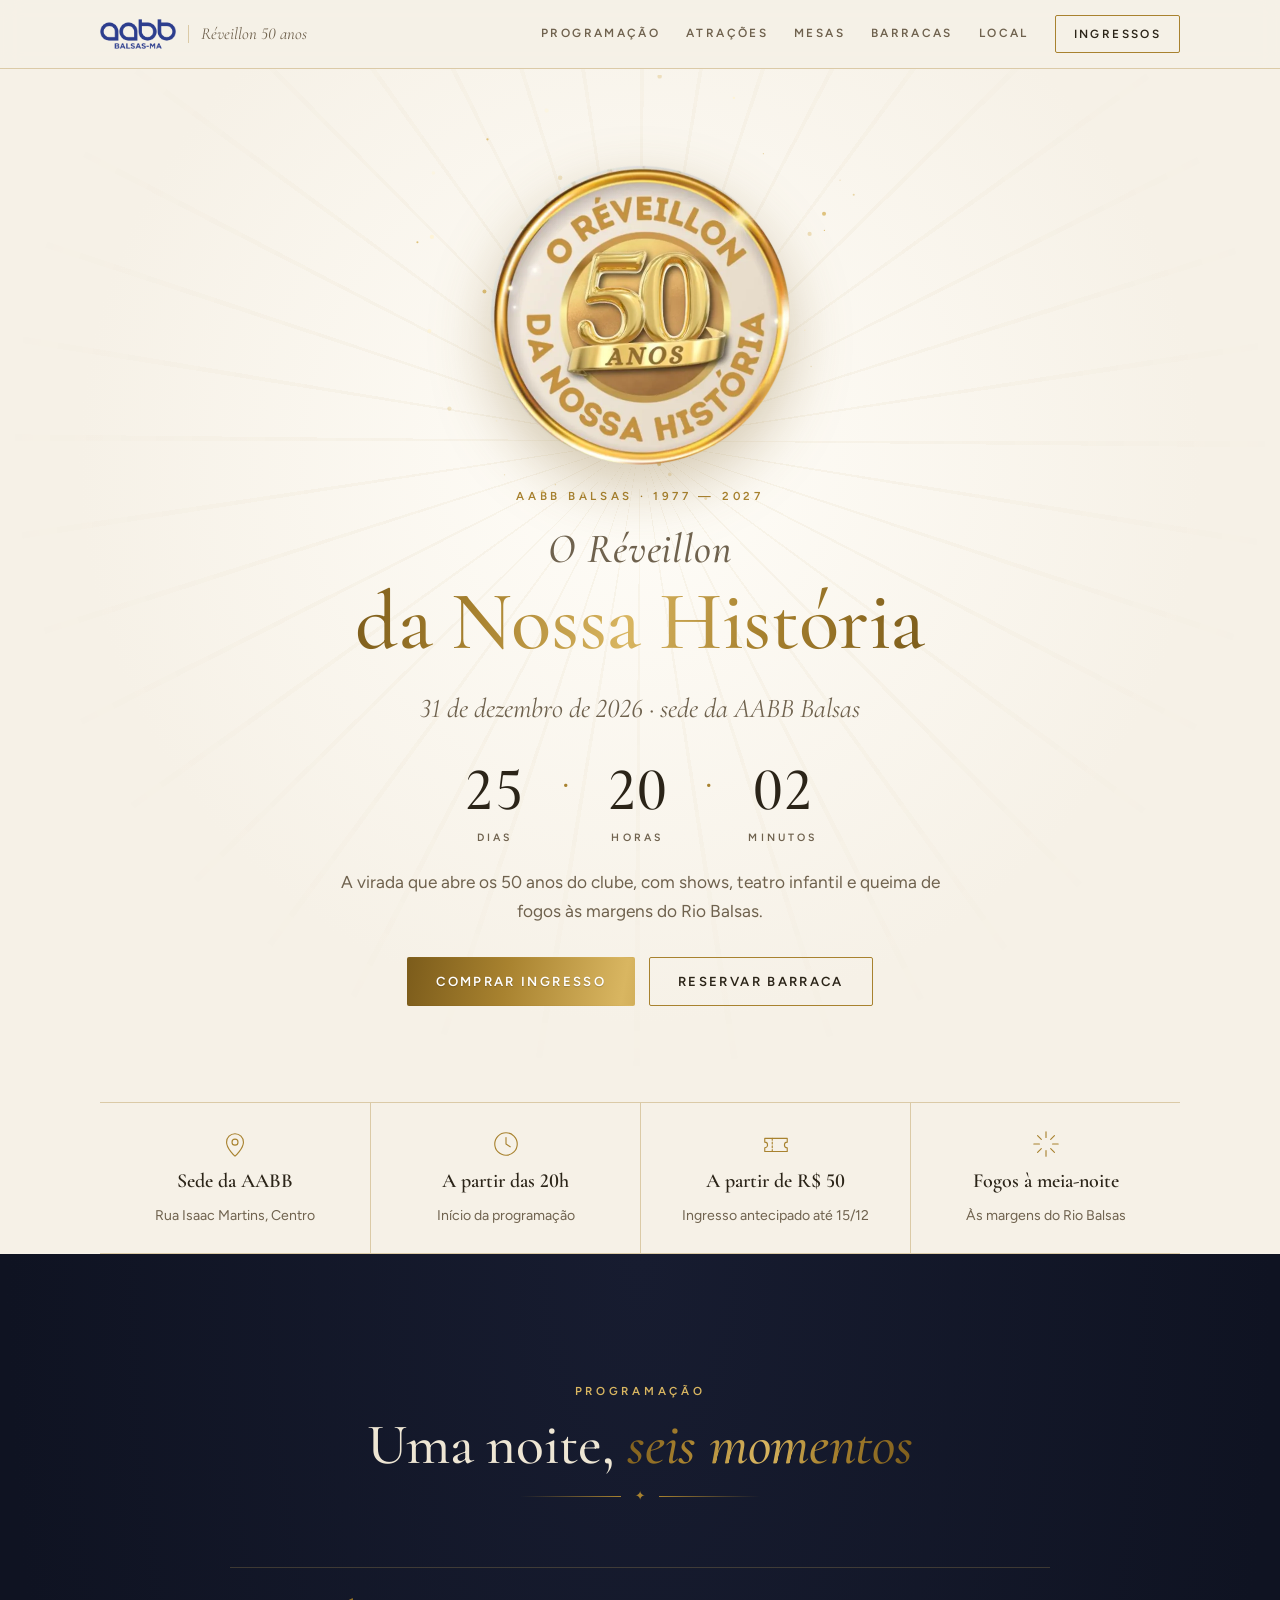
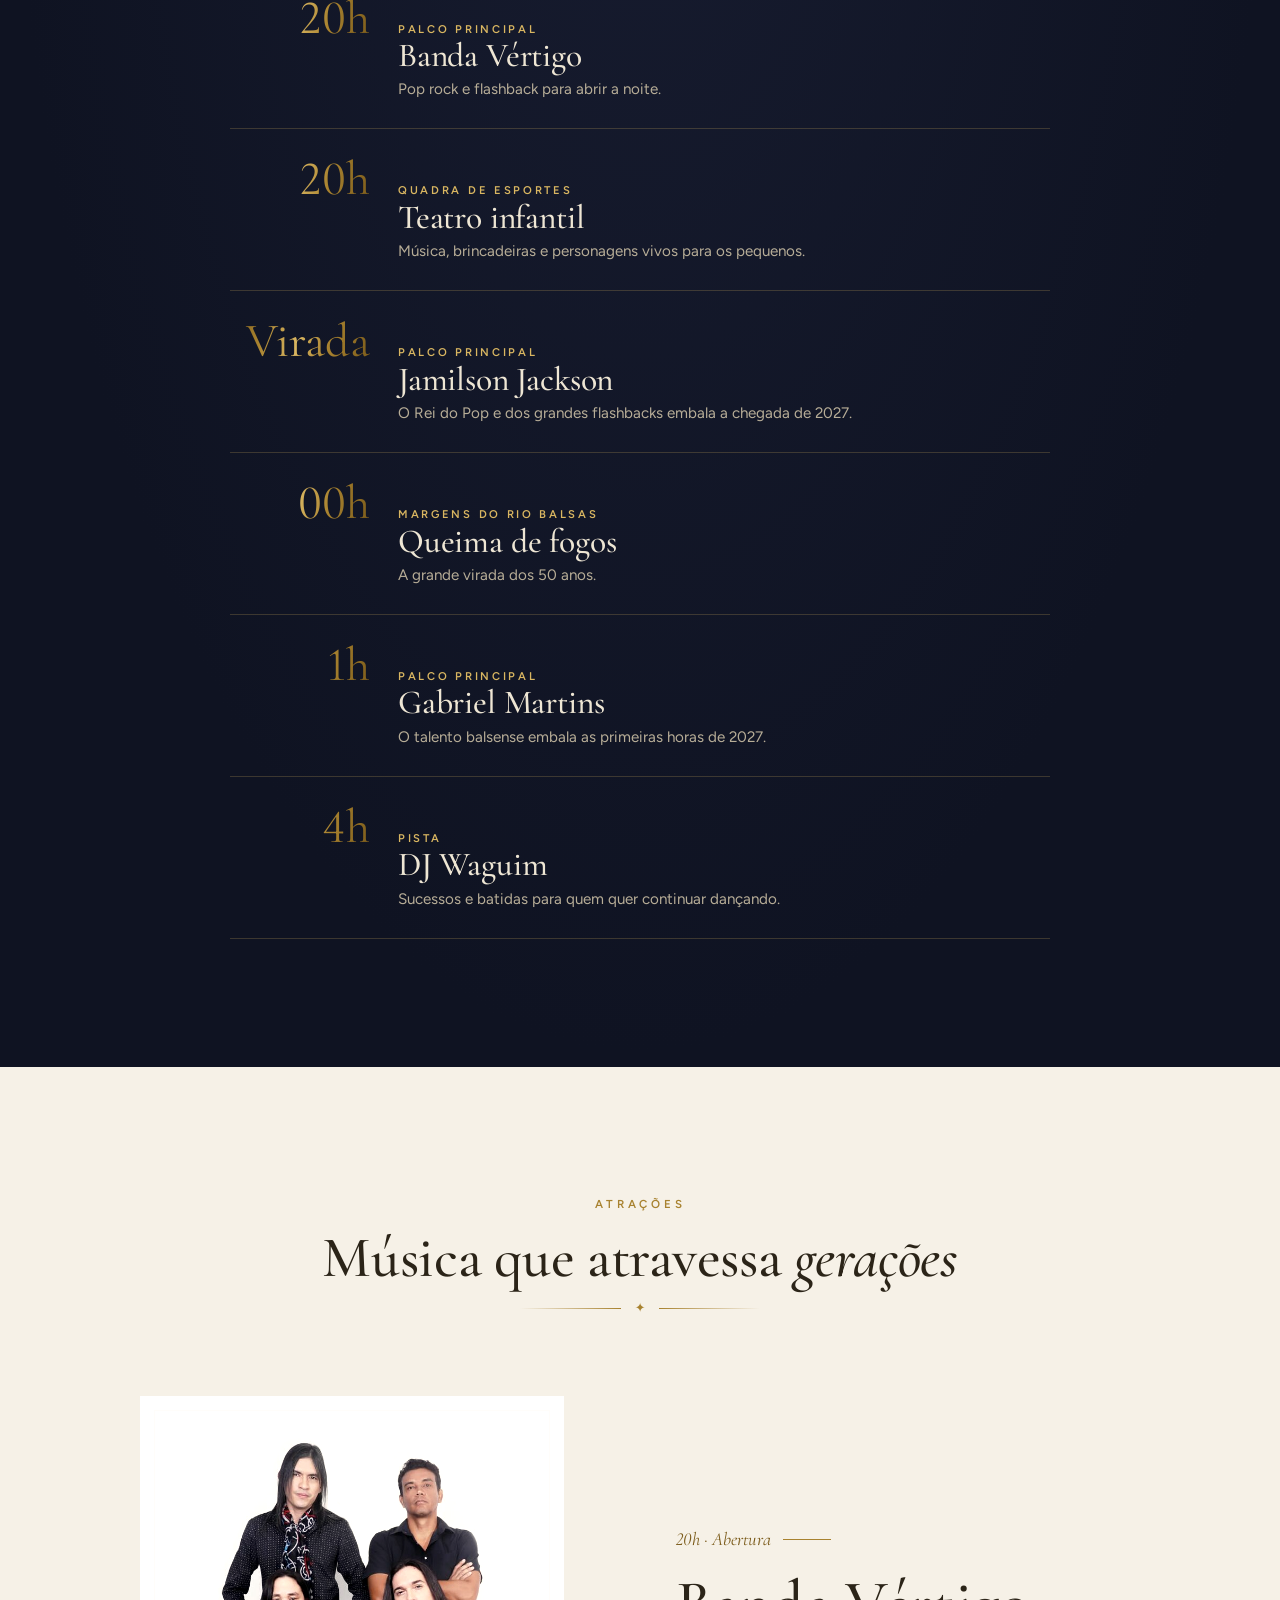
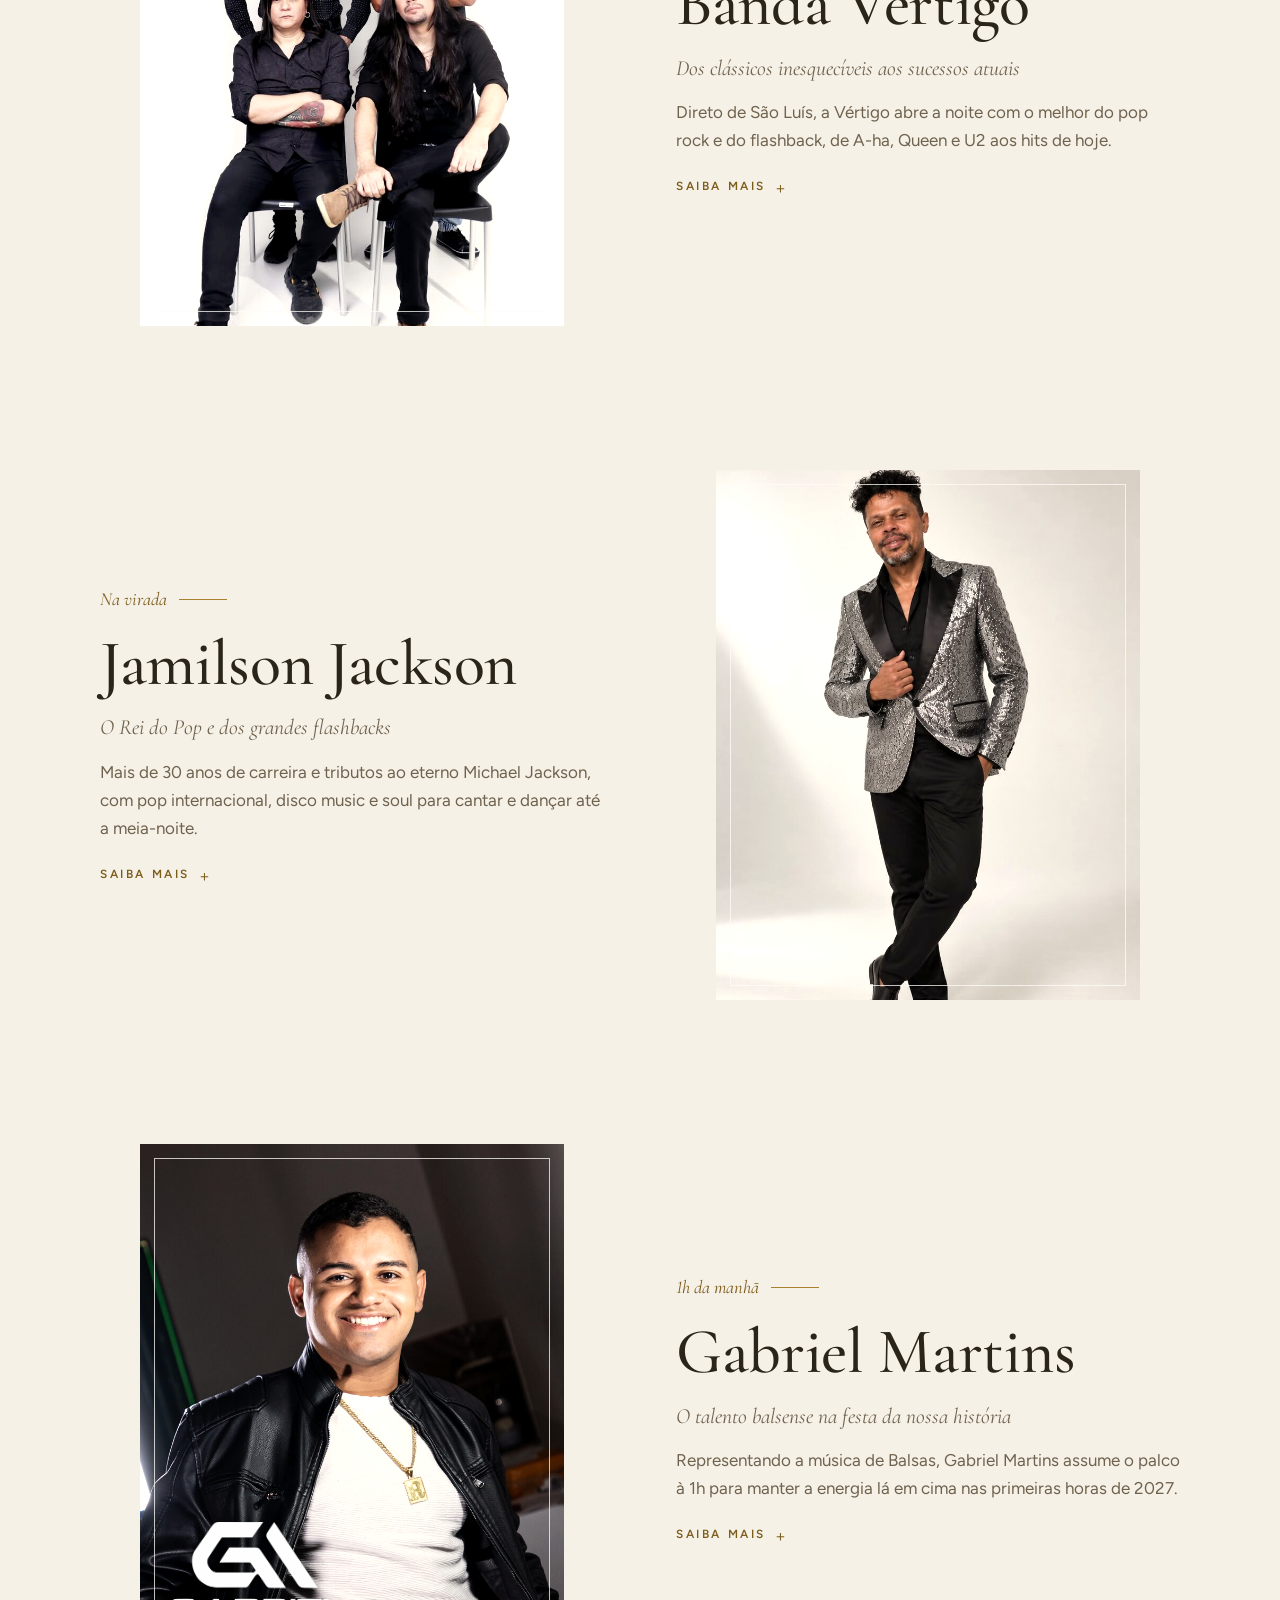
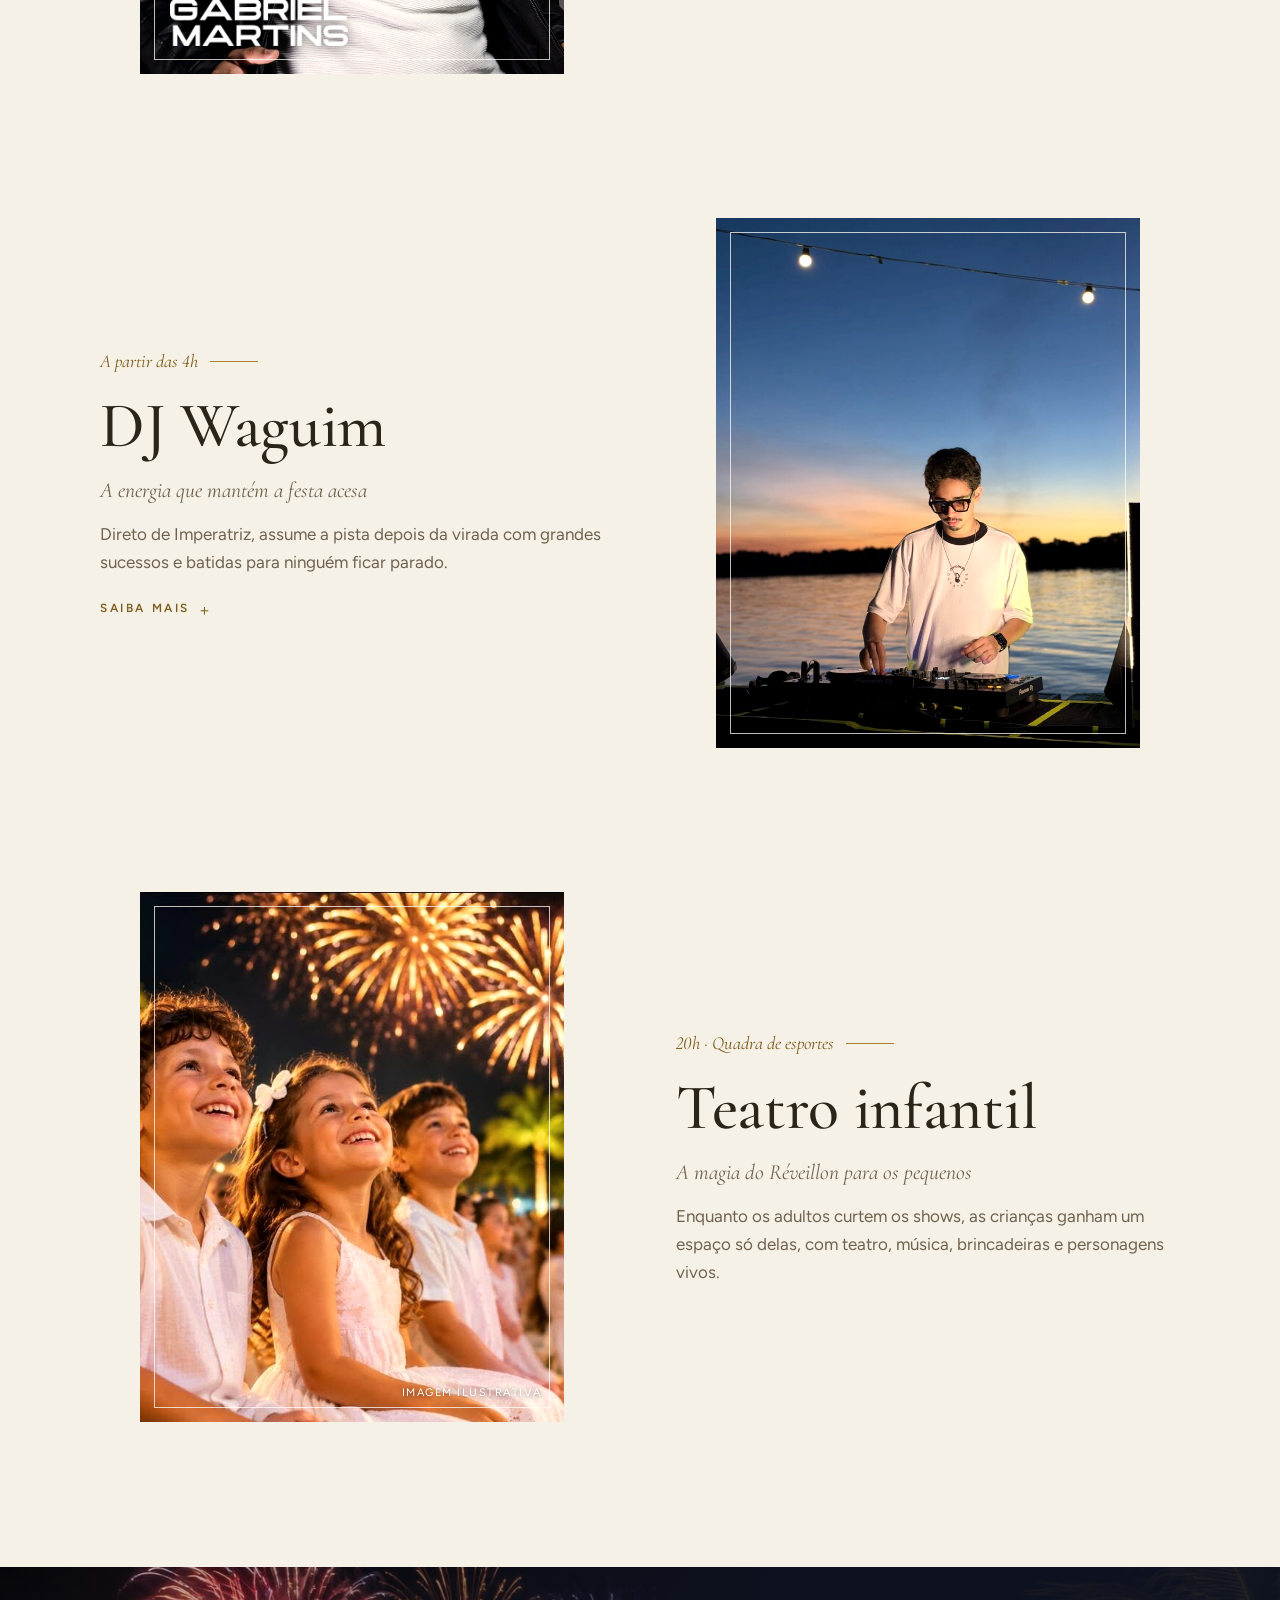
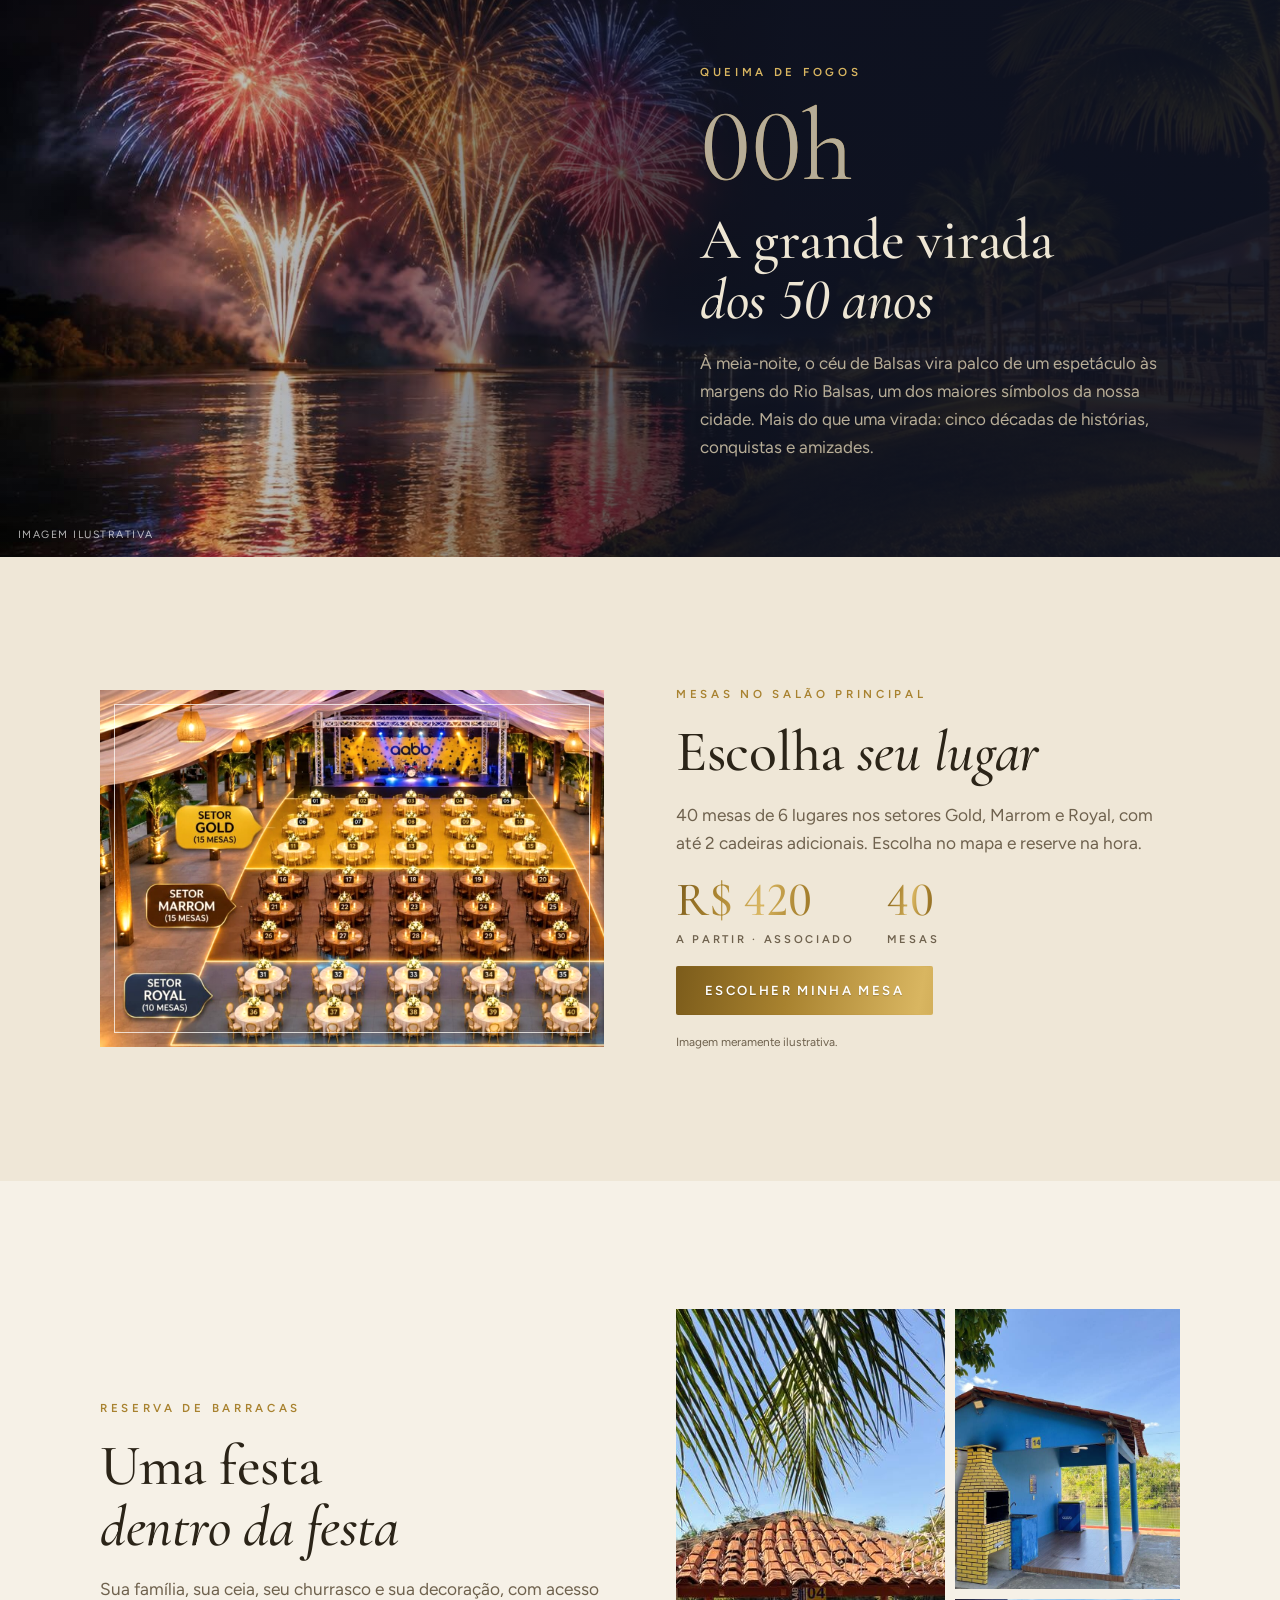
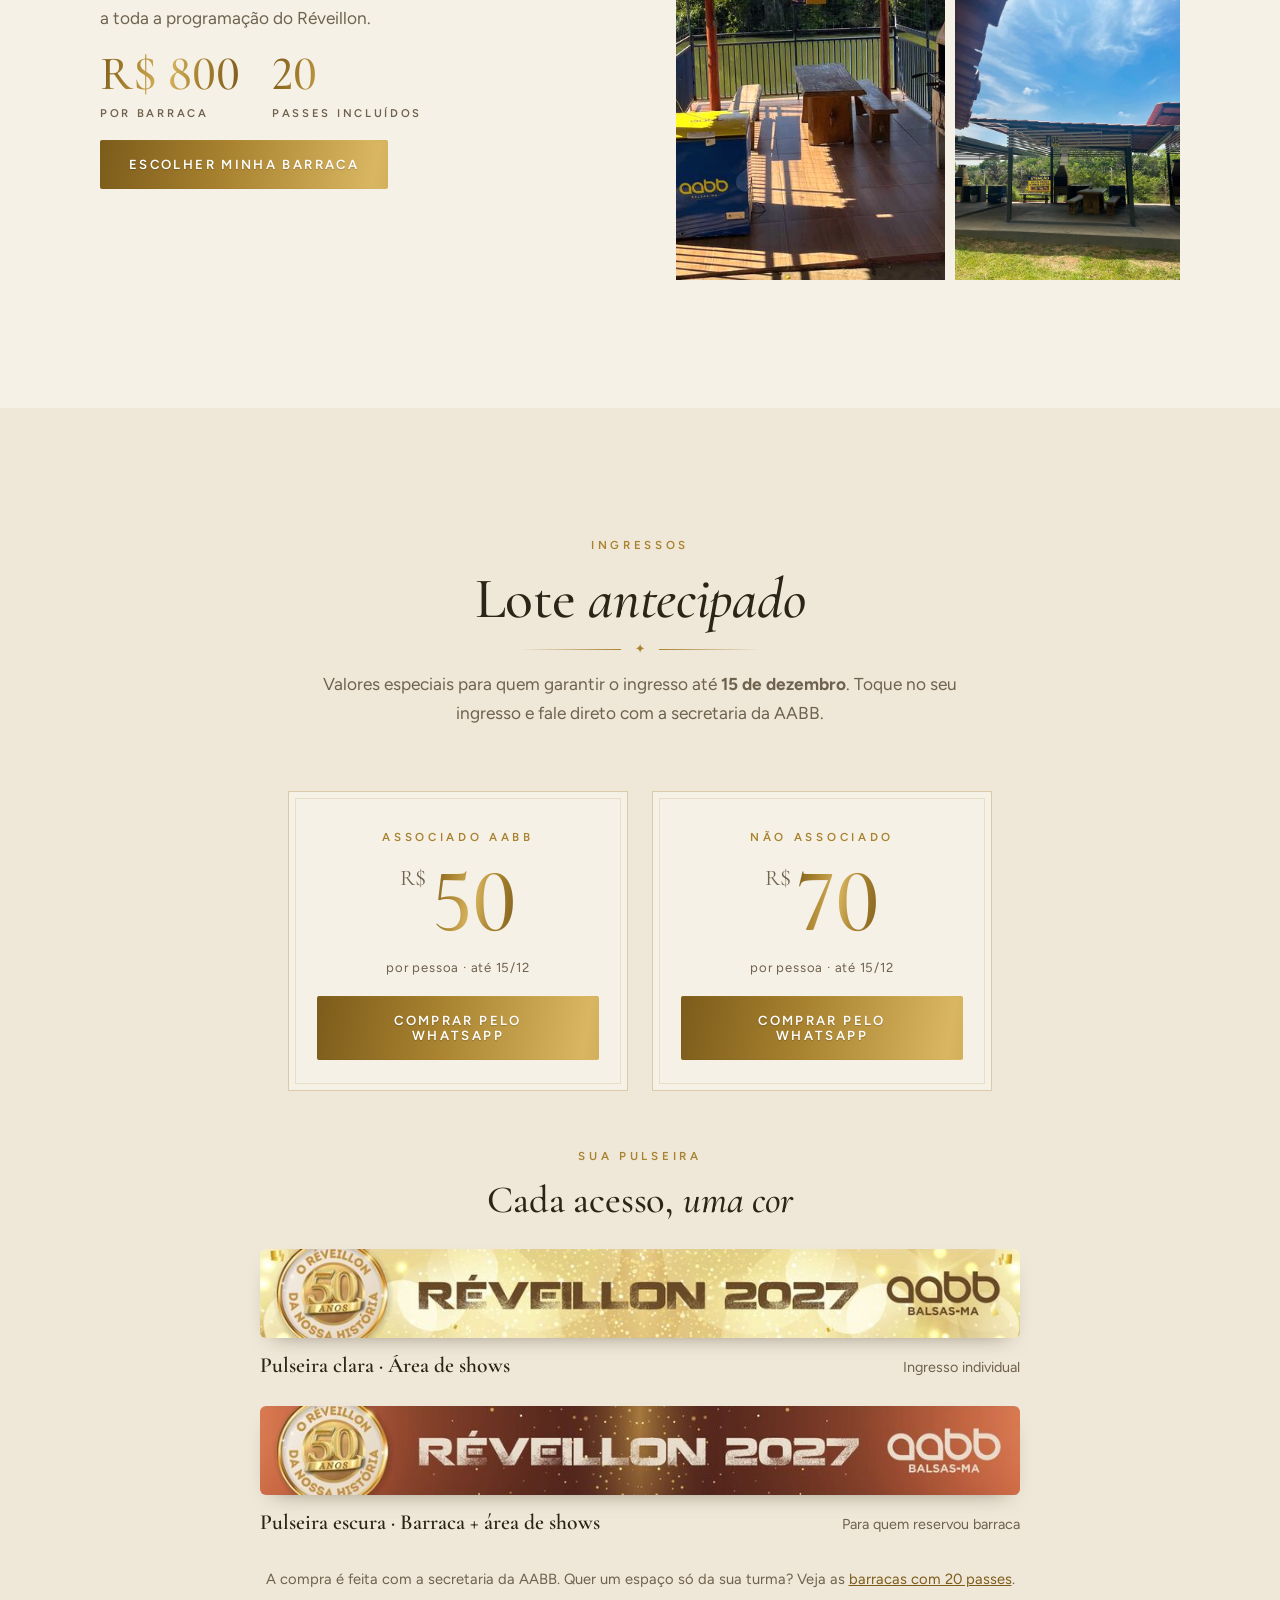
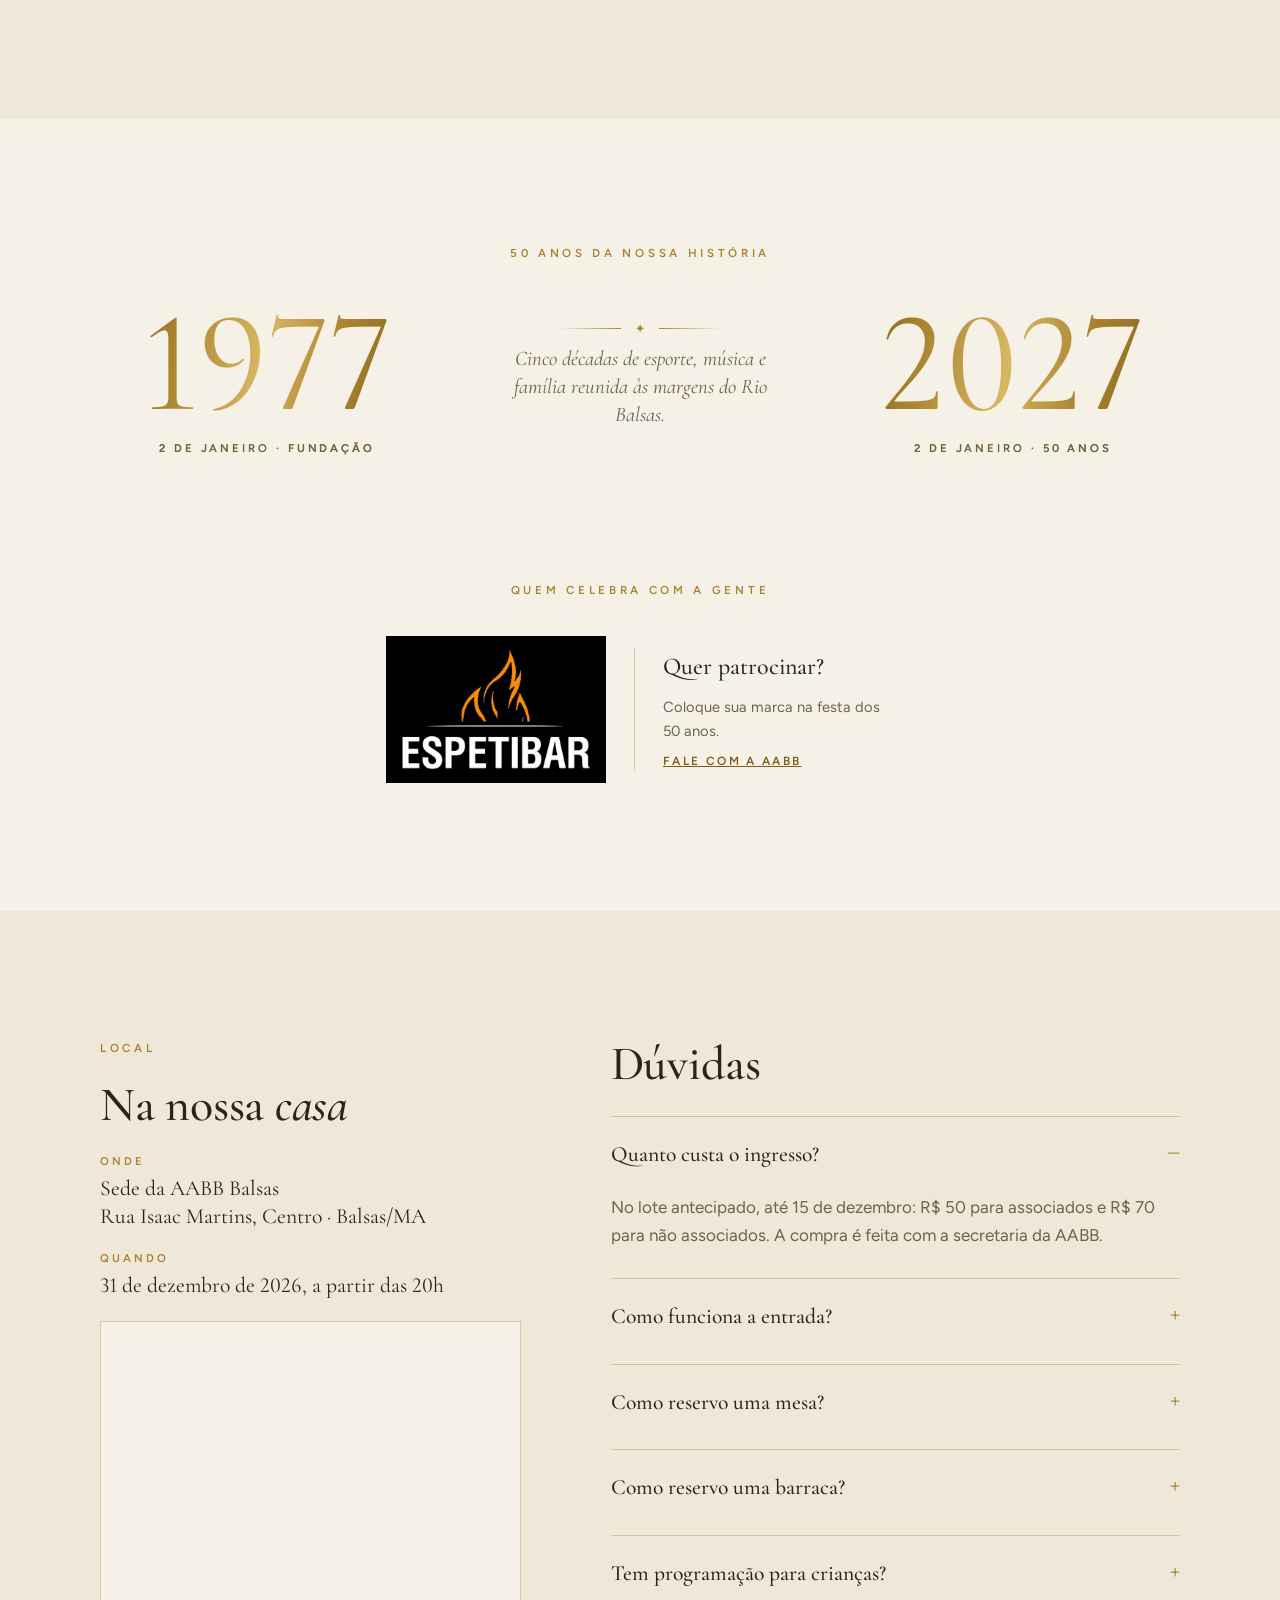
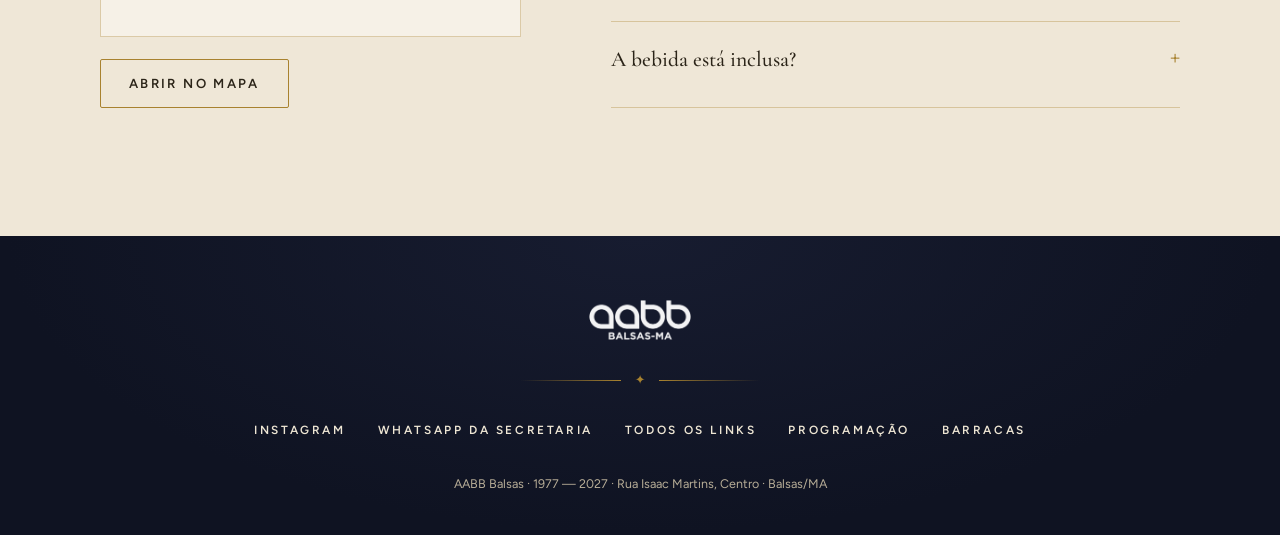
==== public/index.html @ 03d54fe7 "Atração confirmada: Gabriel Martins à 1h (foto tratada + logo) Co-Authored-By: Claude Opus 5.5 <nore" ====
<!DOCTYPE html>
<html lang="pt-BR">
<head>
<meta charset="utf-8">
<meta name="viewport" content="width=device-width, initial-scale=1">
<title>Réveillon AABB 50 Anos</title>
<meta name="description" content="O Réveillon da Nossa História: a virada de 2026 para 2027 na sede da AABB Balsas, celebrando os 50 anos do clube. Shows, teatro infantil, queima de fogos e barracas.">
<meta property="og:type" content="website">
<meta property="og:url" content="https://reveillon.aabbbalsas.workers.dev/">
<meta property="og:title" content="O Réveillon da Nossa História · AABB Balsas 50 anos">
<meta property="og:description" content="31.12.2026 na sede da AABB Balsas. Banda Vértigo, Jamilson Jackson, Gabriel Martins, DJ Waguim, teatro infantil e queima de fogos às margens do Rio Balsas.">
<meta property="og:image" content="https://reveillon.aabbbalsas.workers.dev/assets/arte-reveillon.jpg">
<meta property="og:image:width" content="900">
<meta property="og:image:height" content="1600">
<meta name="twitter:card" content="summary_large_image">
<link rel="icon" type="image/png" href="assets/favicon.png">
<meta name="theme-color" content="#F6F1E7">
<link rel="preconnect" href="https://fonts.googleapis.com">
<link rel="preconnect" href="https://fonts.gstatic.com" crossorigin>
<link rel="stylesheet" href="https://fonts.googleapis.com/css2?family=Cormorant+Garamond:ital,wght@0,400;0,500;0,600;1,400;1,500&family=Figtree:wght@400;500;600;700&display=swap">
<style>
/* Direção: convite de gala. Dia champanhe (seções claras) e noite de gala (seções escuras),
   títulos em serifada fina, dourado com acabamento metálico usado com moderação, poucos contornos e muito respiro. */
:root {
  --paper: #F6F1E7;          /* champanhe da arte oficial */
  --paper-2: #EFE7D7;        /* faixas alternadas */
  --ink: #2B2418;            /* texto principal */
  --muted: #6F624E;          /* texto secundário */
  --gold: #A8822F;           /* dourado base */
  --gold-hi: #D9B661;        /* brilho do dourado */
  --gold-lo: #7C5C1B;        /* sombra do dourado */
  --night: #0F1322;          /* noite de gala */
  --night-2: #171C30;
  --night-ink: #EEE6D4;
  --night-muted: #B7AD97;
  --line: rgba(168, 130, 47, .35);
  --gold-metal: linear-gradient(100deg, var(--gold-lo) 0%, var(--gold) 22%, var(--gold-hi) 48%, var(--gold) 70%, var(--gold-lo) 100%);
  --font-display: "Cormorant Garamond", "Cormorant", Garamond, "Times New Roman", serif;
  --font-body: "Figtree", "Segoe UI", system-ui, -apple-system, sans-serif;
  --wrap: 1120px;
  color-scheme: light;
}

* { box-sizing: border-box; }
[hidden] { display: none !important; }
html { scroll-behavior: smooth; }
@media (prefers-reduced-motion: reduce) { html { scroll-behavior: auto; } }
body { margin: 0; background: var(--paper); color: var(--ink); font-family: var(--font-body); font-size: 17px; line-height: 1.65; font-variant-numeric: lining-nums; }
img { max-width: 100%; height: auto; display: block; }
a { color: inherit; }
:focus-visible { outline: 2px solid var(--gold); outline-offset: 4px; border-radius: 4px; }
h1, h2, h3 { font-family: var(--font-display); font-weight: 500; line-height: 1.05; margin: 0; text-wrap: balance; letter-spacing: -.005em; }
p { margin: 0; }
.wrap { max-width: var(--wrap); margin-inline: auto; padding-inline: 20px; }

/* Detalhes tipográficos */
.eyebrow { font-size: .72rem; font-weight: 600; letter-spacing: .32em; text-transform: uppercase; color: var(--gold); }
.metal { background: var(--gold-metal); -webkit-background-clip: text; background-clip: text; color: transparent; }
h2 { font-size: clamp(2.3rem, 5.4vw, 3.6rem); }
h2 em { font-style: italic; }
.lead { font-size: 1.08rem; color: var(--muted); max-width: 58ch; }
.head { display: grid; gap: 14px; justify-items: center; text-align: center; margin-bottom: clamp(36px, 6vw, 64px); }
.head .lead { text-align: center; }

/* Fio dourado com ornamento */
.rule { display: flex; align-items: center; gap: 14px; color: var(--gold); width: min(240px, 60%); }
.rule::before, .rule::after { content: ""; flex: 1; height: 1px; background: linear-gradient(90deg, transparent, var(--gold)); }
.rule::after { background: linear-gradient(270deg, transparent, var(--gold)); }
.rule span { font-size: .8rem; line-height: 1; }

section { padding-block: clamp(72px, 11vw, 128px); }

/* Botões */
.btn {
  display: inline-flex; align-items: center; justify-content: center; gap: 10px;
  font: 600 .82rem var(--font-body); letter-spacing: .18em; text-transform: uppercase; text-decoration: none;
  padding: 16px 28px; border-radius: 2px; border: 1px solid var(--gold); color: var(--ink); background: transparent;
  transition: background .3s, color .3s, border-color .3s;
}
.btn:hover { background: var(--ink); border-color: var(--ink); color: var(--paper); }
.btn.solid { background: var(--gold-metal); background-size: 200% 100%; border-color: transparent; color: #fff; text-shadow: 0 1px 1px rgba(0,0,0,.2); }
.btn.solid:hover { background-position: 100% 0; color: #fff; }
.night .btn { color: var(--night-ink); }
.night .btn:hover { background: var(--night-ink); color: var(--night); border-color: var(--night-ink); }

/* Seções noturnas */
.night { background: radial-gradient(ellipse at 50% 0%, var(--night-2) 0%, var(--night) 70%); color: var(--night-ink); }
.night .lead, .night p { color: var(--night-muted); }
.night .eyebrow { color: var(--gold-hi); }

/* Cabeçalho */
.top { position: sticky; top: 0; z-index: 20; background: rgba(246, 241, 231, .9); backdrop-filter: blur(10px); border-bottom: 1px solid var(--line); }
.top .wrap { display: flex; align-items: center; gap: 24px; min-height: 68px; }
.brand { display: flex; align-items: center; gap: 12px; text-decoration: none; }
.brand img { height: 30px; width: auto; }
.brand span { font-family: var(--font-display); font-size: 1.05rem; font-style: italic; color: var(--muted); border-left: 1px solid var(--line); padding-left: 12px; line-height: 1.1; }
.menu { margin-left: auto; display: flex; gap: 26px; align-items: center; }
.menu a { font-size: .74rem; font-weight: 600; letter-spacing: .2em; text-transform: uppercase; text-decoration: none; color: var(--muted); }
.menu a:hover { color: var(--gold-lo); }
.menu .btn { padding: 11px 18px; color: var(--ink); }
.burger { display: none; margin-left: auto; background: none; border: 1px solid var(--line); border-radius: 2px; width: 44px; height: 44px; cursor: pointer; color: var(--ink); }
.burger svg { width: 20px; height: 20px; }
@media (max-width: 900px) {
  .burger { display: grid; place-items: center; }
  .menu { display: none; position: absolute; left: 0; right: 0; top: 100%; background: var(--paper); border-bottom: 1px solid var(--line);
    flex-direction: column; align-items: stretch; gap: 0; padding: 8px 20px 20px; }
  .menu.open { display: flex; }
  .menu a { padding: 14px 0; border-bottom: 1px solid var(--line); }
  .menu .btn { margin-top: 14px; border-bottom: 1px solid var(--gold); }
  .brand span { display: none; }
}

/* Abertura */
.hero { position: relative; overflow: hidden; padding-block: clamp(48px, 8vw, 96px); text-align: center;
  background: radial-gradient(ellipse at 50% 38%, #FFFDF8 0%, var(--paper) 62%); }
.hero::before { content: ""; position: absolute; inset: 0;
  background: repeating-conic-gradient(from 0deg at 50% 36%, rgba(168,130,47,.07) 0deg .6deg, transparent .6deg 9deg);
  -webkit-mask-image: radial-gradient(circle at 50% 36%, #000 0%, transparent 70%); mask-image: radial-gradient(circle at 50% 36%, #000 0%, transparent 70%); }
.hero .wrap { position: relative; display: grid; justify-items: center; gap: 22px; }
.seal { position: relative; width: min(64vw, 300px); aspect-ratio: 1; }
.seal img { width: 100%; filter: drop-shadow(0 24px 30px rgba(124, 92, 27, .32)); animation: float 7s ease-in-out infinite; }
.seal canvas { position: absolute; inset: -30%; width: 160%; height: 160%; pointer-events: none; }
@keyframes float { 50% { transform: translateY(-6px); } }
@media (prefers-reduced-motion: reduce) { .seal img { animation: none; } }
.hero h1 { font-size: clamp(2.8rem, 7.4vw, 5.2rem); font-weight: 500; }
.hero h1 em { display: block; font-size: .5em; font-style: italic; color: var(--muted); letter-spacing: .02em; margin-bottom: 6px; }
.hero .when { font-family: var(--font-display); font-size: clamp(1.3rem, 3vw, 1.7rem); font-style: italic; color: var(--muted); }
.hero .lead { margin-inline: auto; text-align: center; }

/* Contagem regressiva */
.count { display: flex; gap: clamp(14px, 4vw, 36px); align-items: flex-start; justify-content: center; margin-top: 6px; }
.count div { display: grid; justify-items: center; min-width: 64px; }
.count b { font-family: var(--font-display); font-weight: 500; font-size: clamp(2.6rem, 7vw, 3.8rem); line-height: 1; font-variant-numeric: tabular-nums lining-nums; display: inline-block; }
.count b.tick { animation: tick .45s ease; }
@keyframes tick { 0% { opacity: .2; transform: translateY(-8px); } 100% { opacity: 1; transform: none; } }
@media (prefers-reduced-motion: reduce) { .count b.tick { animation: none; } }
.count span { font-size: .66rem; font-weight: 600; letter-spacing: .3em; text-transform: uppercase; color: var(--muted); margin-top: 8px; }
.count i { font-family: var(--font-display); font-size: 2.4rem; color: var(--gold); font-style: normal; line-height: 1.1; }
.count-done { font-family: var(--font-display); font-size: 2rem; font-style: italic; }
.hero .actions { display: flex; flex-wrap: wrap; gap: 14px; justify-content: center; margin-top: 10px; }

/* Informações rápidas com ícones */
.info { display: grid; grid-template-columns: repeat(4, 1fr); border-top: 1px solid var(--line); border-bottom: 1px solid var(--line); }
.info div { display: grid; gap: 6px; justify-items: center; text-align: center; padding: 26px 14px; }
.info div + div { border-left: 1px solid var(--line); }
.info svg { width: 30px; height: 30px; stroke: var(--gold); fill: none; stroke-width: 1.2; stroke-linecap: round; stroke-linejoin: round; }
.info b { font-family: var(--font-display); font-weight: 600; font-size: 1.25rem; }
.info span { font-size: .88rem; color: var(--muted); }
@media (max-width: 760px) { .info { grid-template-columns: 1fr 1fr; } .info div:nth-child(3) { border-left: 0; } .info div:nth-child(n+3) { border-top: 1px solid var(--line); } }

/* Programação da noite */
.agenda { list-style: none; margin: 0 auto; padding: 0; max-width: 820px; display: grid; }
.agenda li { display: grid; grid-template-columns: 140px 1fr; gap: 28px; align-items: baseline; padding: 26px 0; border-bottom: 1px solid rgba(217, 182, 97, .22); }
.agenda li:first-child { border-top: 1px solid rgba(217, 182, 97, .22); }
.agenda .t { font-family: var(--font-display); font-size: clamp(2.2rem, 5vw, 3rem); line-height: 1; text-align: right; }
.agenda h3 { font-size: clamp(1.6rem, 3.6vw, 2.1rem); color: var(--night-ink); }
.agenda p { font-size: .95rem; margin-top: 4px; }
.agenda .where { font-size: .7rem; font-weight: 600; letter-spacing: .24em; text-transform: uppercase; color: var(--gold-hi); }
@media (max-width: 600px) { .agenda li { grid-template-columns: 1fr; gap: 6px; } .agenda .t { text-align: left; } }

/* Atrações em formato editorial */
.acts { display: grid; gap: clamp(64px, 10vw, 110px); }
.act { display: grid; grid-template-columns: 1fr 1fr; gap: clamp(28px, 6vw, 72px); align-items: center; }
.act:nth-child(even) .pic { order: 2; }
.pic { position: relative; }
.pic img { width: 100%; aspect-ratio: 4 / 5; object-fit: cover; filter: sepia(.14) saturate(1.04) contrast(1.03) brightness(1.01); }
.pic::after { content: ""; position: absolute; inset: 14px; border: 1px solid rgba(255, 253, 248, .75); pointer-events: none; }
.pic figcaption { position: absolute; right: 22px; bottom: 20px; font-size: .68rem; letter-spacing: .14em; text-transform: uppercase; color: #fff; text-shadow: 0 1px 4px rgba(0,0,0,.6); }
.pic .artist-logo { position: absolute; left: 30px; bottom: 28px; width: min(42%, 190px); height: auto; aspect-ratio: auto; filter: drop-shadow(0 2px 6px rgba(0,0,0,.5)); z-index: 1; }
.act .txt { display: grid; gap: 16px; align-content: center; }
.act .time { font-family: var(--font-display); font-size: 1.15rem; font-style: italic; color: var(--gold-lo); display: flex; align-items: center; gap: 12px; }
.act .time::after { content: ""; width: 48px; height: 1px; background: var(--gold); }
.act h3 { font-size: clamp(2.6rem, 6vw, 4rem); }
.act .sub { font-family: var(--font-display); font-style: italic; font-size: 1.35rem; color: var(--muted); line-height: 1.3; }
.act p { color: var(--muted); }
.act details summary { cursor: pointer; list-style: none; display: inline-flex; align-items: center; gap: 10px; font-size: .74rem; font-weight: 600; letter-spacing: .22em; text-transform: uppercase; color: var(--gold-lo); }
.act details summary::-webkit-details-marker { display: none; }
.act details summary::after { content: "+"; font-family: var(--font-display); font-size: 1.4rem; letter-spacing: 0; line-height: 1; }
.act details[open] summary::after { content: "–"; }
.act details p { margin-top: 12px; }
@media (max-width: 800px) { .act { grid-template-columns: 1fr; } .act:nth-child(even) .pic { order: 0; } .pic img { aspect-ratio: 4 / 4.4; } }

/* Fogos */
.fireworks { position: relative; overflow: hidden; padding: 0; min-height: 560px; display: grid; align-items: center; }
.fireworks > img { position: absolute; inset: 0; width: 100%; height: 100%; object-fit: cover; object-position: 28% center; }
.fireworks::after { content: ""; position: absolute; inset: 0; background: linear-gradient(90deg, rgba(15,19,34,.05) 0%, rgba(15,19,34,.5) 38%, rgba(15,19,34,.92) 62%); }
.fireworks .wrap { position: relative; z-index: 1; display: grid; grid-template-columns: 1fr minmax(0, 480px); padding-block: 96px; width: 100%; }
.fireworks .txt { grid-column: 2; display: grid; gap: 18px; }
.fireworks h2 { color: var(--night-ink); }
.fireworks .hour { font-family: var(--font-display); font-size: clamp(4rem, 10vw, 6.4rem); line-height: .9; }
.fireworks .cap { position: absolute; left: 18px; bottom: 14px; z-index: 1; font-size: .66rem; letter-spacing: .14em; text-transform: uppercase; color: rgba(255,255,255,.7); }
@media (max-width: 760px) {
  .fireworks { min-height: 0; display: block; }
  .fireworks > img { position: relative; height: auto; aspect-ratio: 16 / 10; }
  .fireworks::after { display: none; }
  .fireworks .wrap { grid-template-columns: 1fr; padding-block: 40px 72px; }
  .fireworks .txt { grid-column: 1; }
  .fireworks .cap { position: static; display: block; padding: 8px 20px 0; }
}

/* Barracas */
.tents { display: grid; grid-template-columns: 1fr 1fr; gap: clamp(28px, 6vw, 72px); align-items: center; }
.tents .txt { display: grid; gap: 18px; }
.tents .price { display: flex; gap: 32px; }
.tents .price div { display: grid; }
.tents .price b { font-family: var(--font-display); font-weight: 500; font-size: 3rem; line-height: 1; }
.tents .price span { font-size: .7rem; font-weight: 600; letter-spacing: .24em; text-transform: uppercase; color: var(--muted); margin-top: 6px; }
.tents .gal { display: grid; grid-template-columns: 1.2fr 1fr; grid-template-rows: 1fr 1fr; gap: 10px; aspect-ratio: 1 / 1; }
.tents .gal img { width: 100%; height: 100%; object-fit: cover; filter: sepia(.12) saturate(1.04); }
.tents .gal img:first-child { grid-row: 1 / 3; }
@media (max-width: 800px) { .tents { grid-template-columns: 1fr; } }

/* Ingressos */
.tickets { text-align: center; display: grid; gap: 18px; justify-items: center; }
.tickets .box { border: 1px solid var(--line); padding: clamp(28px, 5vw, 48px) clamp(20px, 6vw, 64px); display: grid; gap: 16px; justify-items: center; max-width: 640px; position: relative; }
.tickets .box::before { content: ""; position: absolute; inset: 6px; border: 1px solid rgba(168,130,47,.18); pointer-events: none; }

.passes { display: grid; grid-template-columns: repeat(2, minmax(0, 340px)); gap: 24px; justify-content: center; }
.pass { position: relative; background: var(--paper); border: 1px solid var(--line); padding: 36px 28px 30px; display: grid; gap: 10px; justify-items: center; text-align: center; }
.pass::before { content: ""; position: absolute; inset: 6px; border: 1px solid rgba(168,130,47,.18); pointer-events: none; }
.pass .val { font-family: var(--font-display); line-height: 1; display: flex; align-items: flex-start; gap: 6px; }
.pass .val small { font-size: 1.4rem; color: var(--muted); margin-top: 10px; }
.pass .val span { font-size: clamp(4.4rem, 11vw, 5.6rem); font-weight: 500; }
.pass .note { font-size: .82rem; color: var(--muted); letter-spacing: .06em; margin-bottom: 8px; }
.pass .btn { position: relative; z-index: 1; width: 100%; }
.pass-foot { text-align: center; color: var(--muted); font-size: .92rem; margin-top: 26px; }
.pass-foot a { color: var(--gold-lo); }
@media (max-width: 640px) { .passes { grid-template-columns: 1fr; } }

/* Pulseiras */
.bands { display: grid; gap: 22px; max-width: 760px; margin: 0 auto; }
.band { display: grid; gap: 10px; }
.band .strip { aspect-ratio: 8.5 / 1; overflow: hidden; border-radius: 6px; box-shadow: 0 10px 22px -14px rgba(43,36,24,.55), inset 0 0 0 1px rgba(255,255,255,.25); }
.band .strip img { width: 100%; height: 100%; object-fit: cover; object-position: center; }
.band .cap { display: flex; flex-wrap: wrap; justify-content: space-between; gap: 4px 16px; align-items: baseline; }
.band .cap b { font-family: var(--font-display); font-weight: 600; font-size: 1.35rem; }
.band .cap span { font-size: .9rem; color: var(--muted); }

/* 50 anos */
.years { display: grid; grid-template-columns: 1fr auto 1fr; gap: clamp(20px, 5vw, 56px); align-items: center; text-align: center; }
.years .y { font-family: var(--font-display); font-size: clamp(4.4rem, 13vw, 9rem); line-height: .9; font-weight: 400; }
.years .y small { display: block; font-family: var(--font-body); font-size: .7rem; font-weight: 600; letter-spacing: .26em; text-transform: uppercase; color: var(--muted); margin-top: 14px; }
.years .mid { display: grid; gap: 10px; justify-items: center; max-width: 300px; }
.years .mid p { font-family: var(--font-display); font-style: italic; font-size: 1.3rem; color: var(--muted); line-height: 1.35; }
@media (max-width: 700px) { .years { grid-template-columns: 1fr; } }

/* Patrocinadores */
.sponsors { display: flex; flex-wrap: wrap; gap: 28px; justify-content: center; align-items: center; }
.sponsors a.logo { display: block; width: 220px; aspect-ratio: 3 / 2; background: #000; transition: transform .3s, box-shadow .3s; }
.sponsors a.logo:hover { transform: translateY(-3px); box-shadow: 0 16px 30px -18px rgba(0,0,0,.5); }
.sponsors a.logo img { width: 100%; height: 100%; object-fit: contain; }
.sponsors .ask { max-width: 260px; text-align: left; display: grid; gap: 8px; padding-left: 28px; border-left: 1px solid var(--line); }
.sponsors .ask b { font-family: var(--font-display); font-size: 1.5rem; font-weight: 500; }
.sponsors .ask a { font-size: .74rem; font-weight: 600; letter-spacing: .2em; text-transform: uppercase; color: var(--gold-lo); }
@media (max-width: 560px) { .sponsors .ask { border-left: 0; padding-left: 0; text-align: center; } }

/* Local e dúvidas */
.two { display: grid; grid-template-columns: .85fr 1.15fr; gap: clamp(36px, 7vw, 96px); }
@media (max-width: 860px) { .two { grid-template-columns: 1fr; } }
.place { display: grid; gap: 22px; align-content: start; }
.place h2 { font-size: clamp(2.2rem, 4.6vw, 3rem); }
.place dl { margin: 0; display: grid; gap: 18px; }
.place dt { font-size: .7rem; font-weight: 600; letter-spacing: .26em; text-transform: uppercase; color: var(--gold); }
.place dd { margin: 4px 0 0; font-family: var(--font-display); font-size: 1.35rem; line-height: 1.3; }
.map { position: relative; aspect-ratio: 4 / 3; border: 1px solid var(--line); background: var(--paper); }
.map iframe { position: absolute; inset: 0; width: 100%; height: 100%; border: 0; filter: sepia(.15) saturate(.9); }
.faq { display: grid; }
.faq h2 { font-size: clamp(2.2rem, 4.6vw, 3rem); margin-bottom: 18px; }
.faq details { border-bottom: 1px solid var(--line); }
.faq details:first-of-type { border-top: 1px solid var(--line); }
.faq summary { cursor: pointer; list-style: none; padding: 20px 0; display: flex; justify-content: space-between; gap: 18px; font-family: var(--font-display); font-size: 1.35rem; font-weight: 500; }
.faq summary::-webkit-details-marker { display: none; }
.faq summary::after { content: "+"; color: var(--gold); font-size: 1.6rem; line-height: 1; }
.faq details[open] summary::after { content: "–"; }
.faq details p { padding-bottom: 20px; color: var(--muted); max-width: 60ch; }

/* Rodapé */
footer { padding-block: 64px 40px; }
footer .wrap { display: grid; gap: 34px; justify-items: center; text-align: center; }
footer img { height: 40px; width: auto; opacity: .95; }
footer .links { display: flex; flex-wrap: wrap; gap: 14px 32px; justify-content: center; }
footer .links a { font-size: .74rem; font-weight: 600; letter-spacing: .22em; text-transform: uppercase; text-decoration: none; color: var(--night-ink); }
footer .links a:hover { color: var(--gold-hi); }
footer small { font-size: .78rem; color: var(--night-muted); }
.preview-note { font-size: .72rem; letter-spacing: .14em; text-transform: uppercase; color: var(--gold-hi); border: 1px solid rgba(217,182,97,.4); padding: 6px 12px; }
</style>
</head>
<body>

<header class="top">
  <div class="wrap">
    <a class="brand" href="#inicio" aria-label="AABB Balsas, início">
      <img src="assets/logo-aabb-azul.png" width="440" height="174" alt="AABB Balsas">
      <span>Réveillon 50 anos</span>
    </a>
    <button class="burger" type="button" id="burger" aria-expanded="false" aria-controls="menu" aria-label="Abrir menu">
      <svg viewBox="0 0 24 24" fill="none" stroke="currentColor" stroke-width="1.5"><path d="M3 7h18M3 12h18M3 17h18"/></svg>
    </button>
    <nav class="menu" id="menu" aria-label="Seções">
      <a href="#programacao">Programação</a>
      <a href="#atracoes">Atrações</a>
      <a href="mesas/">Mesas</a>
      <a href="barracas/">Barracas</a>
      <a href="#local">Local</a>
      <a class="btn" href="#ingressos">Ingressos</a>
    </nav>
  </div>
</header>

<main>
  <section class="hero" id="inicio" aria-labelledby="t-hero">
    <div class="wrap">
      <div class="seal">
        <canvas id="sparkles" aria-hidden="true"></canvas>
        <img src="assets/selo-50-anos.webp" width="600" height="600" alt="Selo dourado: O Réveillon da Nossa História, 50 anos.">
      </div>
      <p class="eyebrow">AABB Balsas · 1977 — 2027</p>
      <h1 id="t-hero"><em>O Réveillon</em><span class="metal">da Nossa História</span></h1>
      <p class="when">31 de dezembro de 2026 · sede da AABB Balsas</p>
      <div class="count" id="count" aria-label="Contagem regressiva para a virada do ano">
        <div><b id="cd-d">--</b><span>dias</span></div><i>·</i>
        <div><b id="cd-h">--</b><span>horas</span></div><i>·</i>
        <div><b id="cd-m">--</b><span>minutos</span></div>
      </div>
      <p class="lead">A virada que abre os 50 anos do clube, com shows, teatro infantil e queima de fogos às margens do Rio Balsas.</p>
      <div class="actions">
        <a class="btn solid" href="#ingressos">Comprar ingresso</a>
        <a class="btn" href="barracas/">Reservar barraca</a>
      </div>
    </div>
  </section>

  <div class="wrap">
    <div class="info" aria-label="Informações rápidas">
      <div>
        <svg viewBox="0 0 32 32" aria-hidden="true"><path d="M16 29s9-8.2 9-15a9 9 0 0 0-18 0c0 6.8 9 15 9 15z"/><circle cx="16" cy="14" r="3.2"/></svg>
        <b>Sede da AABB</b><span>Rua Isaac Martins, Centro</span>
      </div>
      <div>
        <svg viewBox="0 0 32 32" aria-hidden="true"><circle cx="16" cy="16" r="12"/><path d="M16 9v7l4.5 3"/></svg>
        <b>A partir das 20h</b><span>Início da programação</span>
      </div>
      <div>
        <svg viewBox="0 0 32 32" aria-hidden="true"><path d="M4 10h24v4a3 3 0 0 0 0 6v4H4v-4a3 3 0 0 0 0-6z"/><path d="M12 10v14" stroke-dasharray="2 2"/></svg>
        <b>A partir de R$ 50</b><span>Ingresso antecipado até 15/12</span>
      </div>
      <div>
        <svg viewBox="0 0 32 32" aria-hidden="true"><path d="M16 3v6M16 23v6M3 16h6M23 16h6M7 7l4 4M21 21l4 4M25 7l-4 4M11 21l-4 4"/></svg>
        <b>Fogos à meia-noite</b><span>Às margens do Rio Balsas</span>
      </div>
    </div>
  </div>

  <section class="night" id="programacao" aria-labelledby="t-prog">
    <div class="wrap">
      <div class="head">
        <p class="eyebrow">Programação</p>
        <h2 id="t-prog">Uma noite, <em class="metal">seis momentos</em></h2>
        <div class="rule"><span>✦</span></div>
      </div>
      <ol class="agenda">
        <li><span class="t metal">20h</span><div><p class="where">Palco principal</p><h3>Banda Vértigo</h3><p>Pop rock e flashback para abrir a noite.</p></div></li>
        <li><span class="t metal">20h</span><div><p class="where">Quadra de esportes</p><h3>Teatro infantil</h3><p>Música, brincadeiras e personagens vivos para os pequenos.</p></div></li>
        <li><span class="t metal">Virada</span><div><p class="where">Palco principal</p><h3>Jamilson Jackson</h3><p>O Rei do Pop e dos grandes flashbacks embala a chegada de 2027.</p></div></li>
        <li><span class="t metal">00h</span><div><p class="where">Margens do Rio Balsas</p><h3>Queima de fogos</h3><p>A grande virada dos 50 anos.</p></div></li>
        <li><span class="t metal">1h</span><div><p class="where">Palco principal</p><h3>Gabriel Martins</h3><p>O talento balsense embala as primeiras horas de 2027.</p></div></li>
        <li><span class="t metal">4h</span><div><p class="where">Pista</p><h3>DJ Waguim</h3><p>Sucessos e batidas para quem quer continuar dançando.</p></div></li>
      </ol>
    </div>
  </section>

  <section id="atracoes" aria-labelledby="t-atr">
    <div class="wrap">
      <div class="head">
        <p class="eyebrow">Atrações</p>
        <h2 id="t-atr">Música que atravessa <em>gerações</em></h2>
        <div class="rule"><span>✦</span></div>
      </div>
      <div class="acts">
        <article class="act">
          <figure class="pic"><img src="assets/banda-vertigo.jpg" width="800" height="1191" loading="lazy" style="object-position: center 20%" alt="Os quatro integrantes da Banda Vértigo, de roupas pretas, em estúdio."></figure>
          <div class="txt">
            <p class="time">20h · Abertura</p>
            <h3>Banda Vértigo</h3>
            <p class="sub">Dos clássicos inesquecíveis aos sucessos atuais</p>
            <p>Direto de São Luís, a Vértigo abre a noite com o melhor do pop rock e do flashback, de A-ha, Queen e U2 aos hits de hoje.</p>
            <details><summary>Saiba mais</summary><p>O repertório revive artistas como Bon Jovi e Pink Floyd e o clima das décadas de 70, 80 e 90, sem deixar de fora as músicas que estão nas playlists e nas pistas atuais. Uma viagem musical que conecta passado, presente e futuro.</p></details>
          </div>
        </article>
        <article class="act">
          <figure class="pic"><img src="assets/jamilson-jackson-palco.jpg" width="800" height="1200" loading="lazy" style="object-position: center 12%" alt="Jamilson Jackson de blazer prateado com lapela preta, sorrindo."></figure>
          <div class="txt">
            <p class="time">Na virada</p>
            <h3>Jamilson Jackson</h3>
            <p class="sub">O Rei do Pop e dos grandes flashbacks</p>
            <p>Mais de 30 anos de carreira e tributos ao eterno Michael Jackson, com pop internacional, disco music e soul para cantar e dançar até a meia-noite.</p>
            <details><summary>Saiba mais</summary><p>Artista maranhense com passagens por programas de TV nacionais, Jamilson junta voz, presença de palco, coreografias e muita energia. Nesta noite, a missão dele é especial: embalar a chegada de 2027 e celebrar os 50 anos da AABB Balsas.</p></details>
          </div>
        </article>
        <article class="act">
          <figure class="pic"><img src="assets/gabriel-martins.jpg" width="800" height="1000" loading="lazy" style="object-position: center 30%" alt="Gabriel Martins sorrindo, de jaqueta de couro preta e camiseta branca."><img class="artist-logo" src="assets/gabriel-martins-logo.png" width="400" height="279" loading="lazy" alt="Logo Gabriel Martins"></figure>
          <div class="txt">
            <p class="time">1h da manhã</p>
            <h3>Gabriel Martins</h3>
            <p class="sub">O talento balsense na festa da nossa história</p>
            <p>Representando a música de Balsas, Gabriel Martins assume o palco à 1h para manter a energia lá em cima nas primeiras horas de 2027.</p>
            <details><summary>Saiba mais</summary><p>Com apresentações em importantes eventos da cidade, incluindo o Carnaval de Balsas, o artista já marcou presença na programação musical da AABB. Sua participação reforça o compromisso do clube com a valorização dos talentos locais: o talento da nossa terra celebrando os 50 anos da nossa história.</p></details>
          </div>
        </article>
        <article class="act">
          <figure class="pic"><img src="assets/dj-waguim.jpg" width="800" height="1067" loading="lazy" style="object-position: center 60%" alt="DJ Waguim tocando numa controladora à beira de um rio, ao pôr do sol."></figure>
          <div class="txt">
            <p class="time">A partir das 4h</p>
            <h3>DJ Waguim</h3>
            <p class="sub">A energia que mantém a festa acesa</p>
            <p>Direto de Imperatriz, assume a pista depois da virada com grandes sucessos e batidas para ninguém ficar parado.</p>
            <details><summary>Saiba mais</summary><p>Já integrou programações ao lado de Gusttavo Lima, Claudia Leitte, Jonas Esticado e Henry Freitas, e animou festas tradicionais da região, como a Expoimp e o Lava-Pratos de Imperatriz.</p></details>
          </div>
        </article>
        <article class="act">
          <figure class="pic"><img src="assets/teatro-infantil.jpg" width="1080" height="720" loading="lazy" style="object-position: 30% center" alt="Ilustração de crianças vestidas de branco olhando os fogos de artifício."><figcaption>Imagem ilustrativa</figcaption></figure>
          <div class="txt">
            <p class="time">20h · Quadra de esportes</p>
            <h3>Teatro infantil</h3>
            <p class="sub">A magia do Réveillon para os pequenos</p>
            <p>Enquanto os adultos curtem os shows, as crianças ganham um espaço só delas, com teatro, música, brincadeiras e personagens vivos.</p>
          </div>
        </article>
      </div>
    </div>
  </section>

  <section class="night fireworks" id="fogos" aria-labelledby="t-fogos">
    <img src="assets/queima-de-fogos.jpg" width="1600" height="900" loading="lazy" alt="Ilustração de fogos de artifício sobre um rio à noite.">
    <span class="cap">Imagem ilustrativa</span>
    <div class="wrap">
      <div class="txt">
        <p class="eyebrow">Queima de fogos</p>
        <p class="hour metal">00h</p>
        <h2 id="t-fogos">A grande virada <em>dos 50 anos</em></h2>
        <p>À meia-noite, o céu de Balsas vira palco de um espetáculo às margens do Rio Balsas, um dos maiores símbolos da nossa cidade. Mais do que uma virada: cinco décadas de histórias, conquistas e amizades.</p>
      </div>
    </div>
  </section>

  <section id="mesas" style="background: var(--paper-2)" aria-labelledby="t-mesas">
    <div class="wrap tents">
      <figure class="pic" style="margin:0">
        <img src="mesas/salao.jpg" width="1400" height="991" loading="lazy" style="aspect-ratio:1400/991" alt="Ilustração do salão principal com palco e 40 mesas em três setores.">
      </figure>
      <div class="txt">
        <p class="eyebrow">Mesas no salão principal</p>
        <h2 id="t-mesas">Escolha <em>seu lugar</em></h2>
        <p class="lead">40 mesas de 6 lugares nos setores Gold, Marrom e Royal, com até 2 cadeiras adicionais. Escolha no mapa e reserve na hora.</p>
        <div class="price">
          <div><b class="metal">R$ 420</b><span>a partir · associado</span></div>
          <div><b class="metal">40</b><span>mesas</span></div>
        </div>
        <div><a class="btn solid" href="mesas/">Escolher minha mesa</a></div>
        <p style="font-size:.74rem;color:var(--muted)">Imagem meramente ilustrativa.</p>
      </div>
    </div>
  </section>

  <section id="barracas" aria-labelledby="t-barr">
    <div class="wrap tents">
      <div class="txt">
        <p class="eyebrow">Reserva de barracas</p>
        <h2 id="t-barr">Uma festa <em>dentro da festa</em></h2>
        <p class="lead">Sua família, sua ceia, seu churrasco e sua decoração, com acesso a toda a programação do Réveillon.</p>
        <div class="price">
          <div><b class="metal">R$ 800</b><span>por barraca</span></div>
          <div><b class="metal">20</b><span>passes incluídos</span></div>
        </div>
        <div><a class="btn solid" href="barracas/">Escolher minha barraca</a></div>
      </div>
      <div class="gal">
        <img src="barracas/fotos/aabb-04.jpg" width="600" height="750" loading="lazy" alt="Barraca 04, de frente para o Rio Balsas.">
        <img src="barracas/fotos/aabb-14.jpg" width="600" height="750" loading="lazy" alt="Barraca 14, azul, com churrasqueira.">
        <img src="barracas/fotos/metal-05.jpg" width="600" height="750" loading="lazy" alt="Barraca de metal 05, com vista para a mata e o rio.">
      </div>
    </div>
  </section>

  <section id="ingressos" style="background: var(--paper-2)" aria-labelledby="t-ing">
    <div class="wrap">
      <div class="head">
        <p class="eyebrow">Ingressos</p>
        <h2 id="t-ing">Lote <em>antecipado</em></h2>
        <div class="rule"><span>✦</span></div>
        <p class="lead">Valores especiais para quem garantir o ingresso até <strong>15 de dezembro</strong>. Toque no seu ingresso e fale direto com a secretaria da AABB.</p>
      </div>
      <div class="passes">
        <article class="pass">
          <p class="eyebrow">Associado AABB</p>
          <p class="val"><small>R$</small><span class="metal">50</span></p>
          <p class="note">por pessoa · até 15/12</p>
          <a class="btn solid buy" href="https://www.instagram.com/aabb.balsas" target="_blank" rel="noopener" data-tipo="Associado AABB" data-valor="R$ 50">Comprar ingresso</a>
        </article>
        <article class="pass">
          <p class="eyebrow">Não associado</p>
          <p class="val"><small>R$</small><span class="metal">70</span></p>
          <p class="note">por pessoa · até 15/12</p>
          <a class="btn solid buy" href="https://www.instagram.com/aabb.balsas" target="_blank" rel="noopener" data-tipo="Não associado" data-valor="R$ 70">Comprar ingresso</a>
        </article>
      </div>
      <div class="bands-wrap" style="margin-top:56px">
        <div class="head" style="margin-bottom:28px">
          <p class="eyebrow">Sua pulseira</p>
          <h3 style="font-size:clamp(1.8rem,4vw,2.4rem)">Cada acesso, <em>uma cor</em></h3>
        </div>
        <div class="bands">
          <div class="band">
            <div class="strip"><img src="assets/pulseira-shows.jpg" width="1400" height="100" loading="lazy" alt="Pulseira clara, dourada, com o selo dos 50 anos, o texto Réveillon 2027 e a logo da AABB."></div>
            <div class="cap"><b>Pulseira clara · Área de shows</b><span>Ingresso individual</span></div>
          </div>
          <div class="band">
            <div class="strip"><img src="assets/pulseira-barraca.jpg" width="1400" height="100" loading="lazy" alt="Pulseira escura, em tons de cobre, com o selo dos 50 anos, o texto Réveillon 2027 e a logo da AABB."></div>
            <div class="cap"><b>Pulseira escura · Barraca + área de shows</b><span>Para quem reservou barraca</span></div>
          </div>
        </div>
      </div>
      <p class="pass-foot" id="pass-foot">A compra é feita com a secretaria da AABB. Quer um espaço só da sua turma? Veja as <a href="barracas/">barracas com 20 passes</a>.</p>
    </div>
  </section>

  <section aria-labelledby="t-50">
    <div class="wrap">
      <h2 id="t-50" class="eyebrow" style="text-align:center;margin-bottom:40px;font-family:var(--font-body)">50 anos da nossa história</h2>
      <div class="years">
        <p class="y metal">1977<small>2 de janeiro · fundação</small></p>
        <div class="mid"><div class="rule" style="width:160px"><span>✦</span></div><p>Cinco décadas de esporte, música e família reunida às margens do Rio Balsas.</p></div>
        <p class="y metal">2027<small>2 de janeiro · 50 anos</small></p>
      </div>
    </div>
  </section>

  <section style="padding-top:0" aria-labelledby="t-pat">
    <div class="wrap">
      <div class="head" style="margin-bottom:36px">
        <p class="eyebrow" id="t-pat">Quem celebra com a gente</p>
      </div>
      <div class="sponsors">
        <a class="logo" href="https://www.instagram.com/espetibarbls/" target="_blank" rel="noopener" title="Espetibar no Instagram">
          <img src="assets/patrocinador-espetibar.jpg" width="600" height="401" loading="lazy" alt="Espetibar. Abre o Instagram @espetibarbls.">
        </a>
        <div class="ask"><b>Quer patrocinar?</b><p style="color:var(--muted);font-size:.92rem">Coloque sua marca na festa dos 50 anos.</p><a href="https://www.instagram.com/aabb.balsas" target="_blank" rel="noopener">Fale com a AABB</a></div>
      </div>
    </div>
  </section>

  <section id="local" style="background: var(--paper-2)" aria-labelledby="t-local">
    <div class="wrap two">
      <div class="place">
        <p class="eyebrow">Local</p>
        <h2 id="t-local">Na nossa <em>casa</em></h2>
        <dl>
          <div><dt>Onde</dt><dd>Sede da AABB Balsas<br>Rua Isaac Martins, Centro · Balsas/MA</dd></div>
          <div><dt>Quando</dt><dd>31 de dezembro de 2026, a partir das 20h</dd></div>
        </dl>
        <div class="map"><iframe title="Mapa da sede da AABB Balsas" loading="lazy" referrerpolicy="no-referrer-when-downgrade" src="https://www.google.com/maps?q=-7.528043,-46.028329&amp;z=17&amp;output=embed"></iframe></div>
        <div><a class="btn" href="https://www.google.com/maps/search/?api=1&amp;query=-7.528043,-46.028329" target="_blank" rel="noopener">Abrir no mapa</a></div>
      </div>
      <div class="faq" id="duvidas">
        <h2>Dúvidas</h2>
        <details open><summary>Quanto custa o ingresso?</summary><p>No lote antecipado, até 15 de dezembro: R$ 50 para associados e R$ 70 para não associados. A compra é feita com a secretaria da AABB.</p></details>
        <details><summary>Como funciona a entrada?</summary><p>O acesso é feito por pulseira. A clara dá acesso à área de shows. A escura é de quem reservou barraca e dá acesso à área das barracas e também à área de shows.</p></details>
        <details><summary>Como reservo uma mesa?</summary><p>Escolha a mesa no <a href="mesas/">mapa do salão</a>, informe se é associado, as cadeiras adicionais e seus dados. A mesa fica separada aguardando o pagamento e é confirmada depois que a administração valida o comprovante.</p></details>
        <details><summary>Como reservo uma barraca?</summary><p>Escolha na página de barracas. Cada uma custa R$ 800, inclui 20 passes e é paga por Pix ou cartão em até 3x. A reserva vale depois que a administração valida o comprovante.</p></details>
        <details><summary>Tem programação para crianças?</summary><p>Tem! Às 20h, na quadra de esportes, teatro infantil com música, brincadeiras e personagens vivos.</p></details>
        <details><summary>A bebida está inclusa?</summary><p>Não. As bebidas são vendidas no bar do clube durante a festa.</p></details>
      </div>
    </div>
  </section>
</main>

<footer class="night">
  <div class="wrap">
    <img src="assets/logo-aabb-branca.png" width="440" height="174" alt="AABB Balsas">
    <div class="rule"><span>✦</span></div>
    <nav class="links" aria-label="Links">
      <a href="https://www.instagram.com/aabb.balsas" target="_blank" rel="noopener">Instagram</a>
      <a href="https://wa.me/5599988276988" target="_blank" rel="noopener">WhatsApp da secretaria</a>
      <a href="https://tr.ee/aabbbalsas" target="_blank" rel="noopener">Todos os links</a>
      <a href="#programacao">Programação</a>
      <a href="barracas/">Barracas</a>
    </nav>
    <small>AABB Balsas · 1977 — 2027 · Rua Isaac Martins, Centro · Balsas/MA</small>
  </div>
</footer>

<script>
(function () {
  // Menu do celular
  var burger = document.getElementById("burger"), menu = document.getElementById("menu");
  burger.addEventListener("click", function () {
    var open = menu.classList.toggle("open");
    burger.setAttribute("aria-expanded", String(open));
  });
  menu.addEventListener("click", function (e) { if (e.target.tagName === "A") { menu.classList.remove("open"); burger.setAttribute("aria-expanded", "false"); } });

  // Compra de ingresso: mensagem pronta para o WhatsApp da secretaria.
  // Preencha WHATSAPP com DDI+DDD+número, só dígitos (ex.: "5599999999999"). Vazio = leva ao Instagram.
  var WHATSAPP = "5599988276988";
  if (WHATSAPP) {
    document.querySelectorAll("a.buy").forEach(function (a) {
      var msg = "Olá! Quero comprar ingresso antecipado para o Réveillon AABB 50 anos.\n" +
        "Tipo: " + a.getAttribute("data-tipo") + " (" + a.getAttribute("data-valor") + ")\n" +
        "Quantidade: \nNome: ";
      a.href = "https://wa.me/" + WHATSAPP + "?text=" + encodeURIComponent(msg);
      a.textContent = "Comprar pelo WhatsApp";
    });
  } else {
    document.getElementById("pass-foot").innerHTML = 'Por enquanto, a compra é combinada pela secretaria da AABB pelo Instagram <a href="https://www.instagram.com/aabb.balsas" target="_blank" rel="noopener">@aabb.balsas</a>. Quer um espaço só da sua turma? Veja as <a href="barracas/">barracas com 20 passes</a>.';
  }

  // Contagem regressiva até 00:00 de 01/01/2027 (Balsas, UTC-3), com virada suave dos números
  var alvo = Date.parse("2027-01-01T00:00:00-03:00");
  var ids = { d: "cd-d", h: "cd-h", m: "cd-m" }, el = {};
  for (var k in ids) el[k] = document.getElementById(ids[k]);
  function dois(n) { return n < 10 ? "0" + n : String(n); }
  function set(e, v) { if (e.textContent !== v) { e.textContent = v; e.classList.remove("tick"); void e.offsetWidth; e.classList.add("tick"); } }
  function tick() {
    var s = Math.floor((alvo - Date.now()) / 1000);
    if (s <= 0) { document.getElementById("count").outerHTML = '<p class="count-done">Feliz 2027! AABB Balsas, 50 anos.</p>'; clearInterval(t); return; }
    set(el.d, String(Math.floor(s / 86400))); set(el.h, dois(Math.floor(s % 86400 / 3600))); set(el.m, dois(Math.floor(s % 3600 / 60)));
  }
  var t = setInterval(tick, 1000); tick();

  // Brilhos dourados discretos ao redor do selo
  var c = document.getElementById("sparkles"), ctx = c.getContext && c.getContext("2d");
  if (!ctx) return;
  var calm = window.matchMedia && window.matchMedia("(prefers-reduced-motion: reduce)").matches;
  var dots = [], W, H, dpr = Math.min(window.devicePixelRatio || 1, 2);
  function size() { var r = c.getBoundingClientRect(); W = r.width; H = r.height; c.width = W * dpr; c.height = H * dpr; ctx.setTransform(dpr, 0, 0, dpr, 0, 0); }
  function seed() {
    dots = [];
    for (var i = 0; i < 38; i++) {
      var a = Math.random() * Math.PI * 2, rr = 0.24 + Math.random() * 0.26;
      dots.push({ x: 0.5 + Math.cos(a) * rr, y: 0.5 + Math.sin(a) * rr, r: 0.6 + Math.random() * 1.6, p: Math.random() * Math.PI * 2, s: 0.4 + Math.random() * 0.9, v: 0.00004 + Math.random() * 0.00008 });
    }
  }
  function draw(ts) {
    ctx.clearRect(0, 0, W, H);
    for (var i = 0; i < dots.length; i++) {
      var d = dots[i], tw = calm ? 0.7 : (0.35 + 0.65 * (0.5 + 0.5 * Math.sin(d.p + ts * 0.0015 * d.s)));
      var y = calm ? d.y : d.y - ((ts * d.v) % 0.12);
      ctx.globalAlpha = tw * 0.85;
      ctx.fillStyle = i % 3 ? "#D9B661" : "#FFF3CF";
      ctx.beginPath(); ctx.arc(d.x * W, y * H, d.r, 0, Math.PI * 2); ctx.fill();
    }
    if (!calm) requestAnimationFrame(draw);
  }
  size(); seed(); requestAnimationFrame(draw);
  window.addEventListener("resize", function () { size(); if (calm) requestAnimationFrame(draw); });
})();
</script>
<!-- Cloudflare Web Analytics: contagem de visitas sem cookies e sem dados pessoais -->
<script type="module" src="https://static.cloudflareinsights.com/beacon.min.js" data-cf-beacon='{"token": "51fcc0eaa3d94fb493e87df4c8e9a2c9"}'></script>
<!-- Fim Cloudflare Web Analytics -->
</body>
</html>
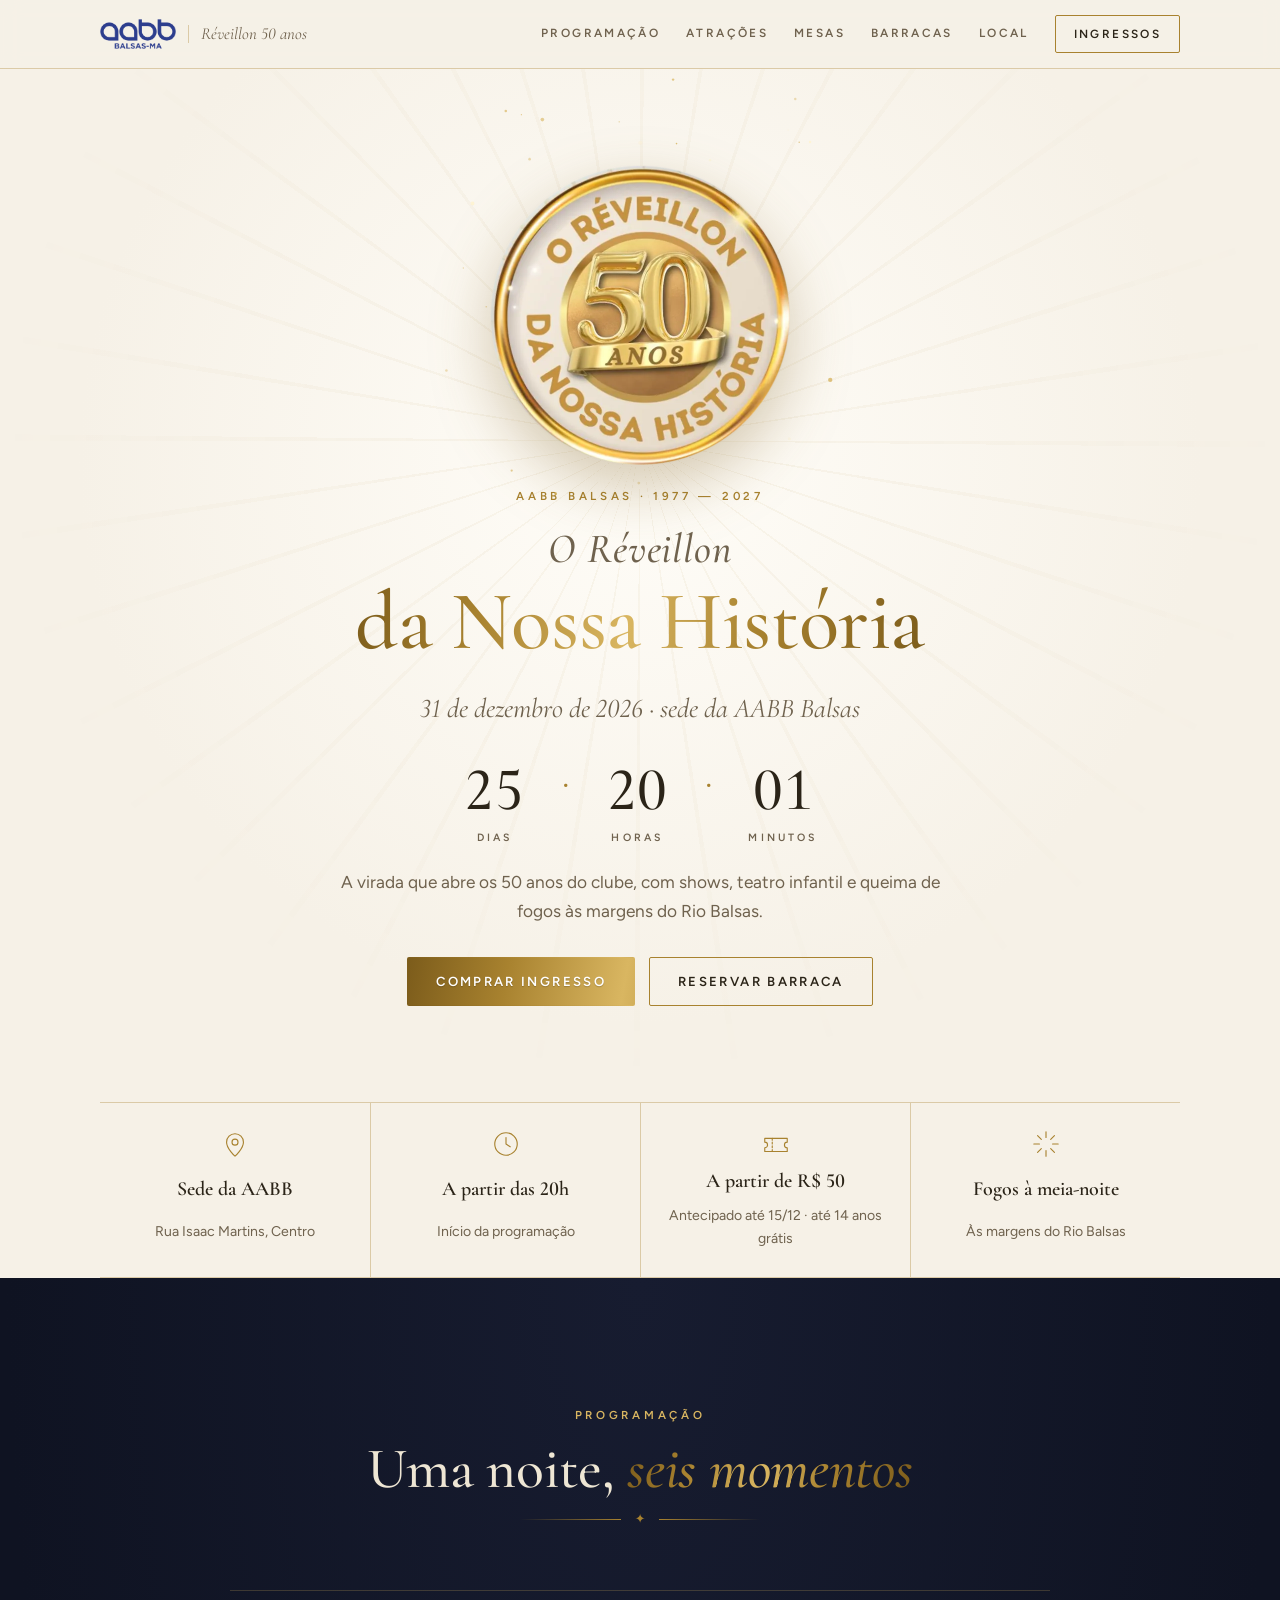
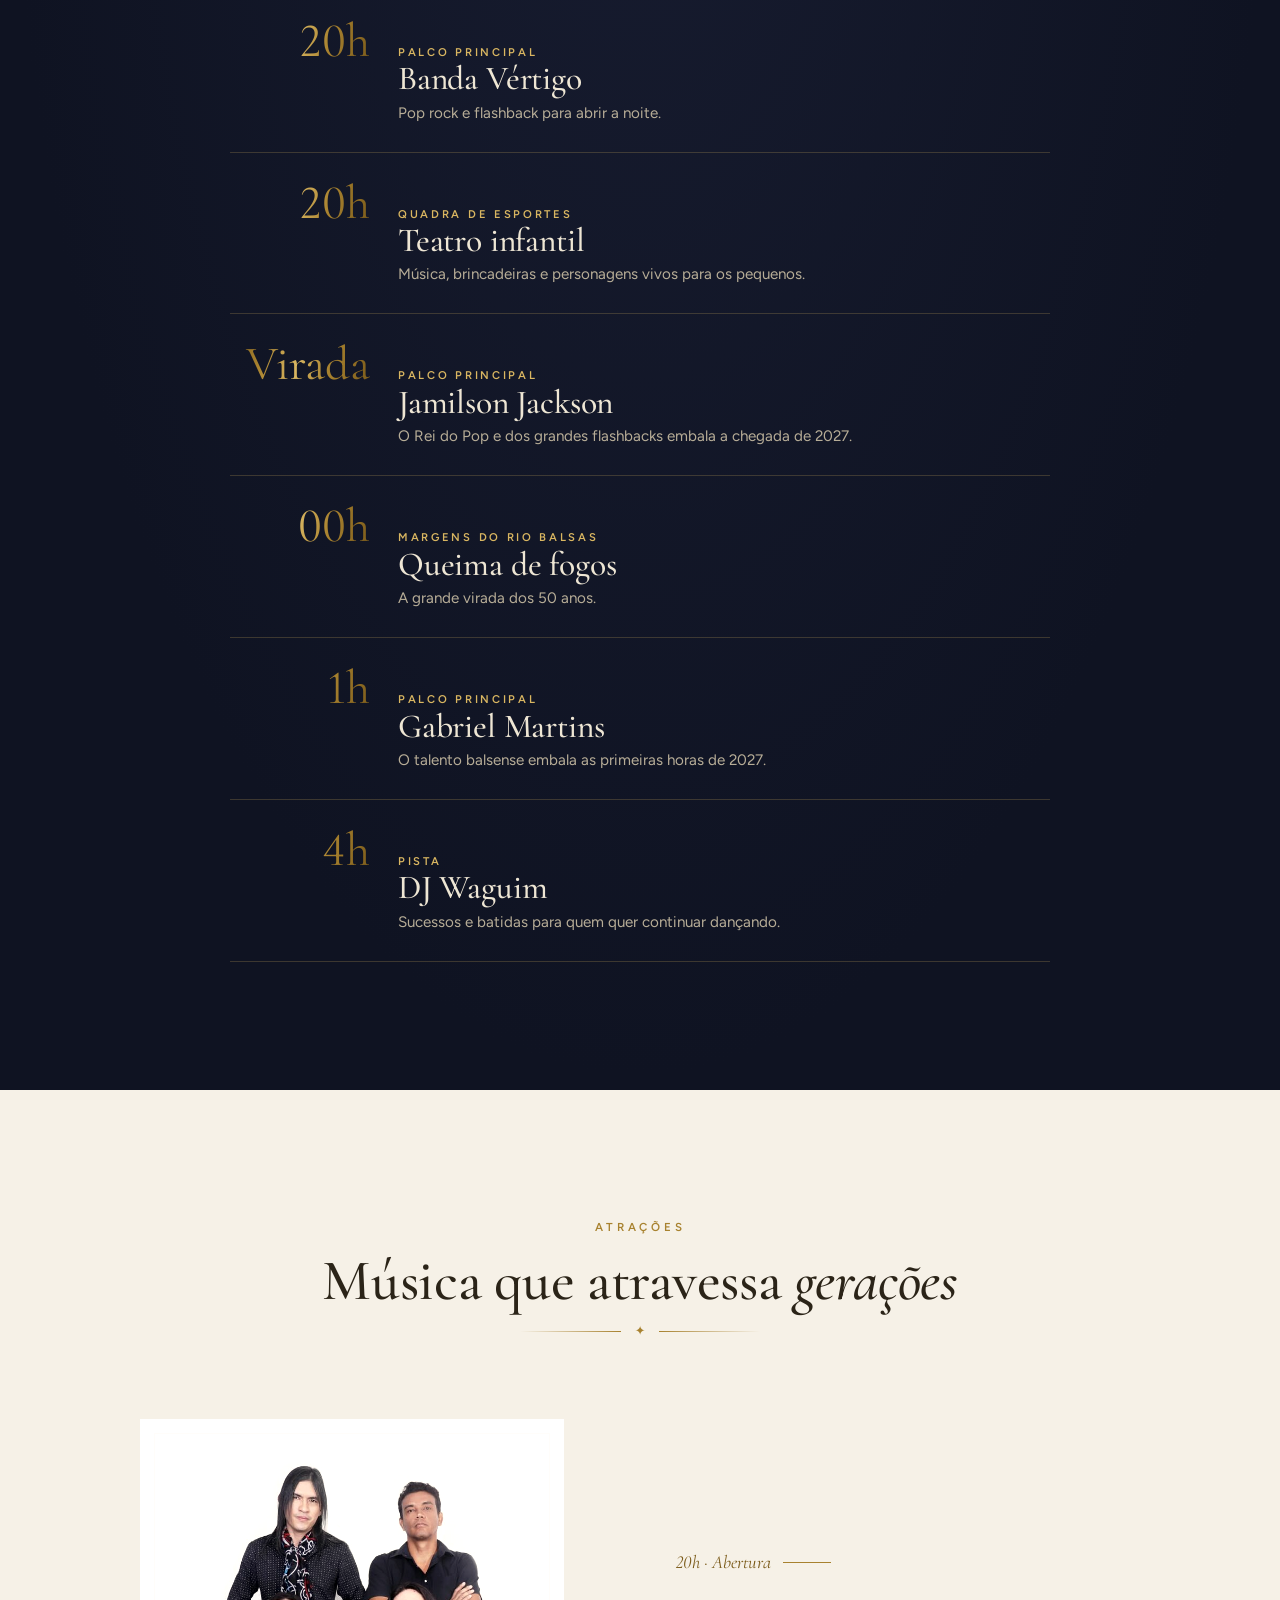
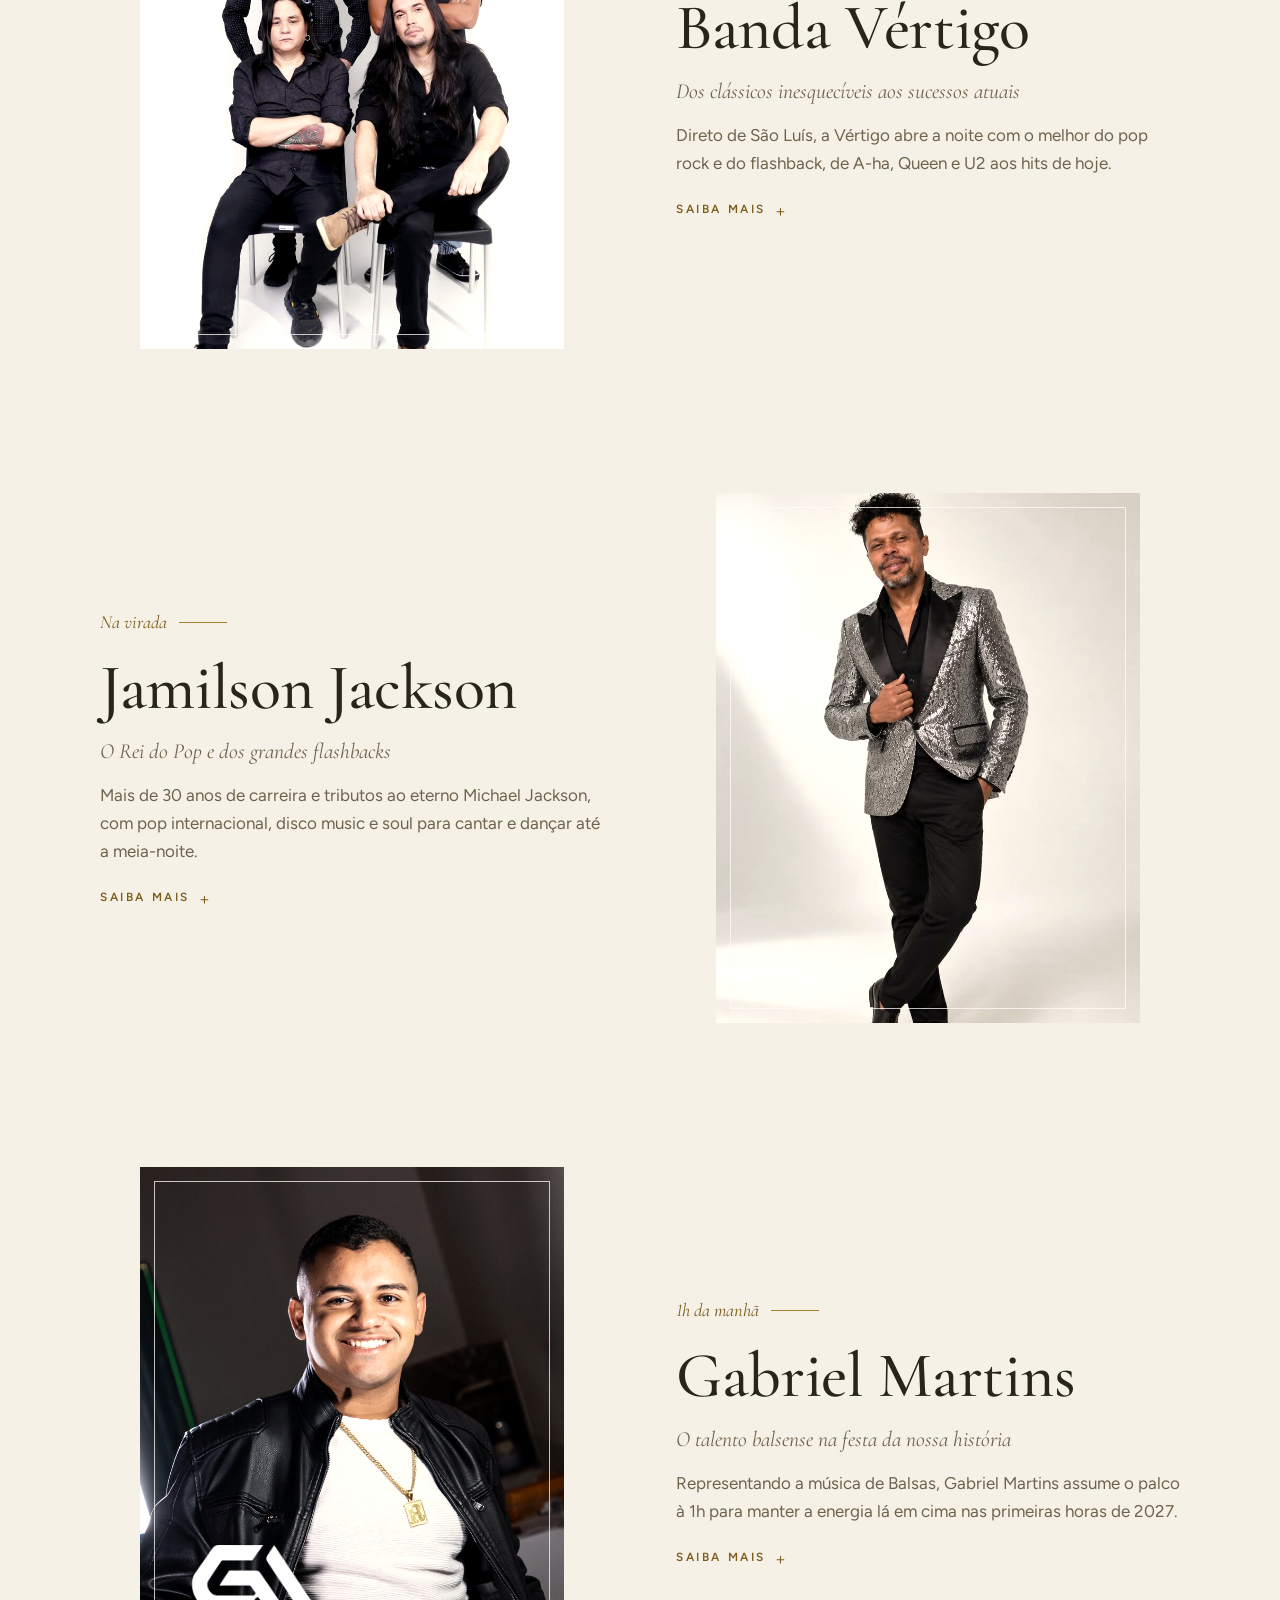
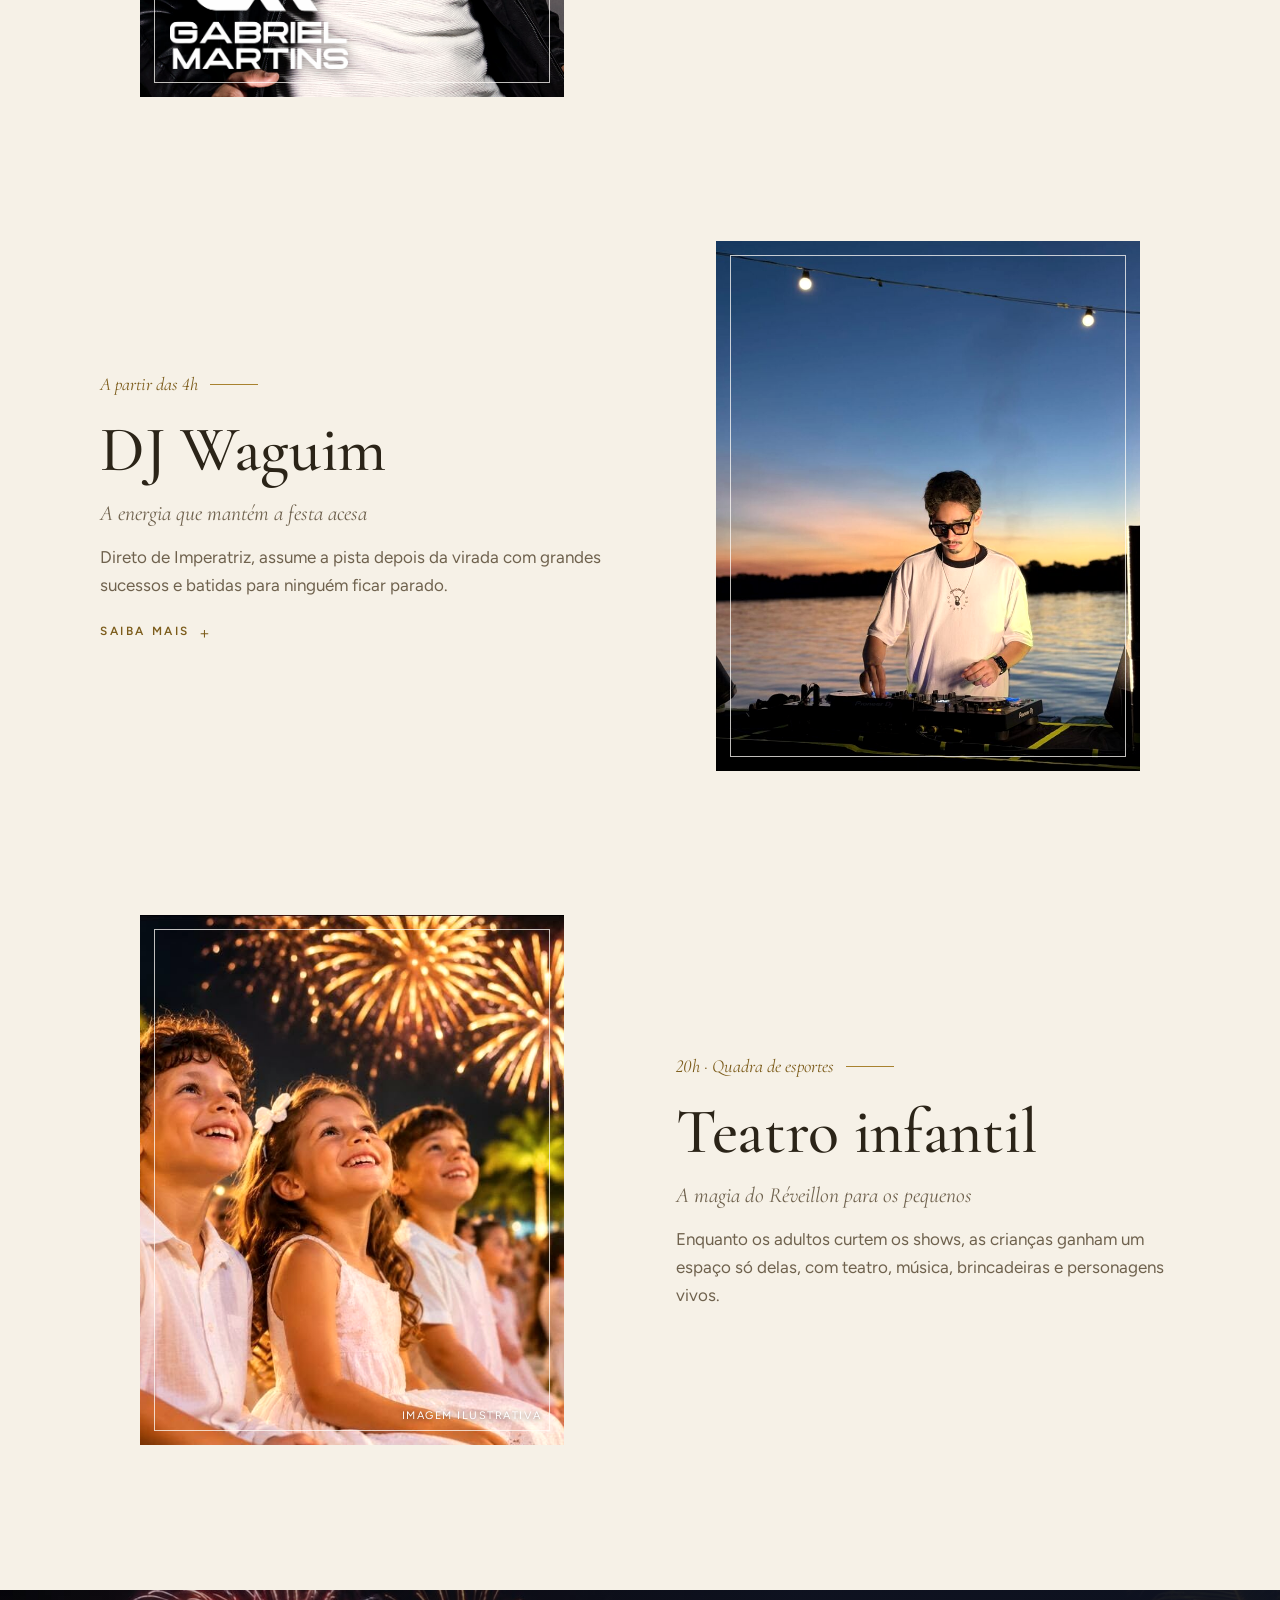
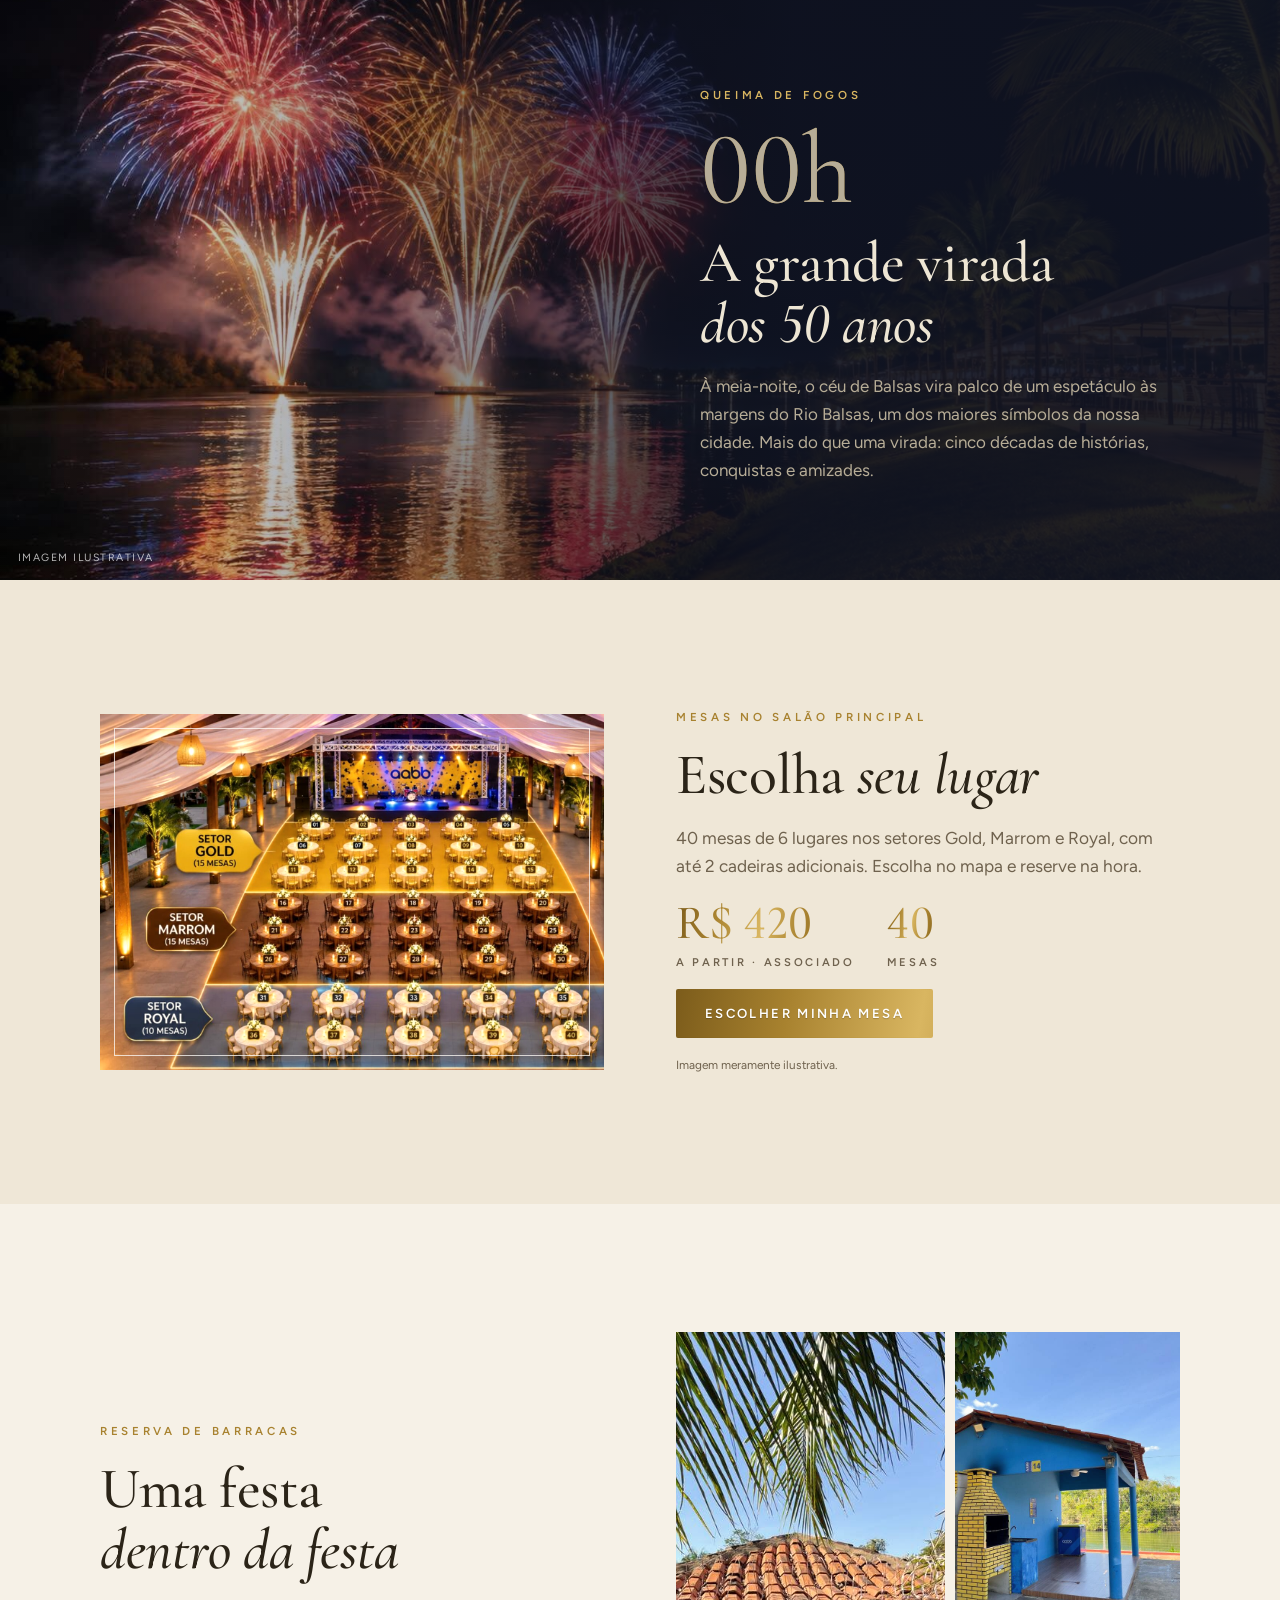
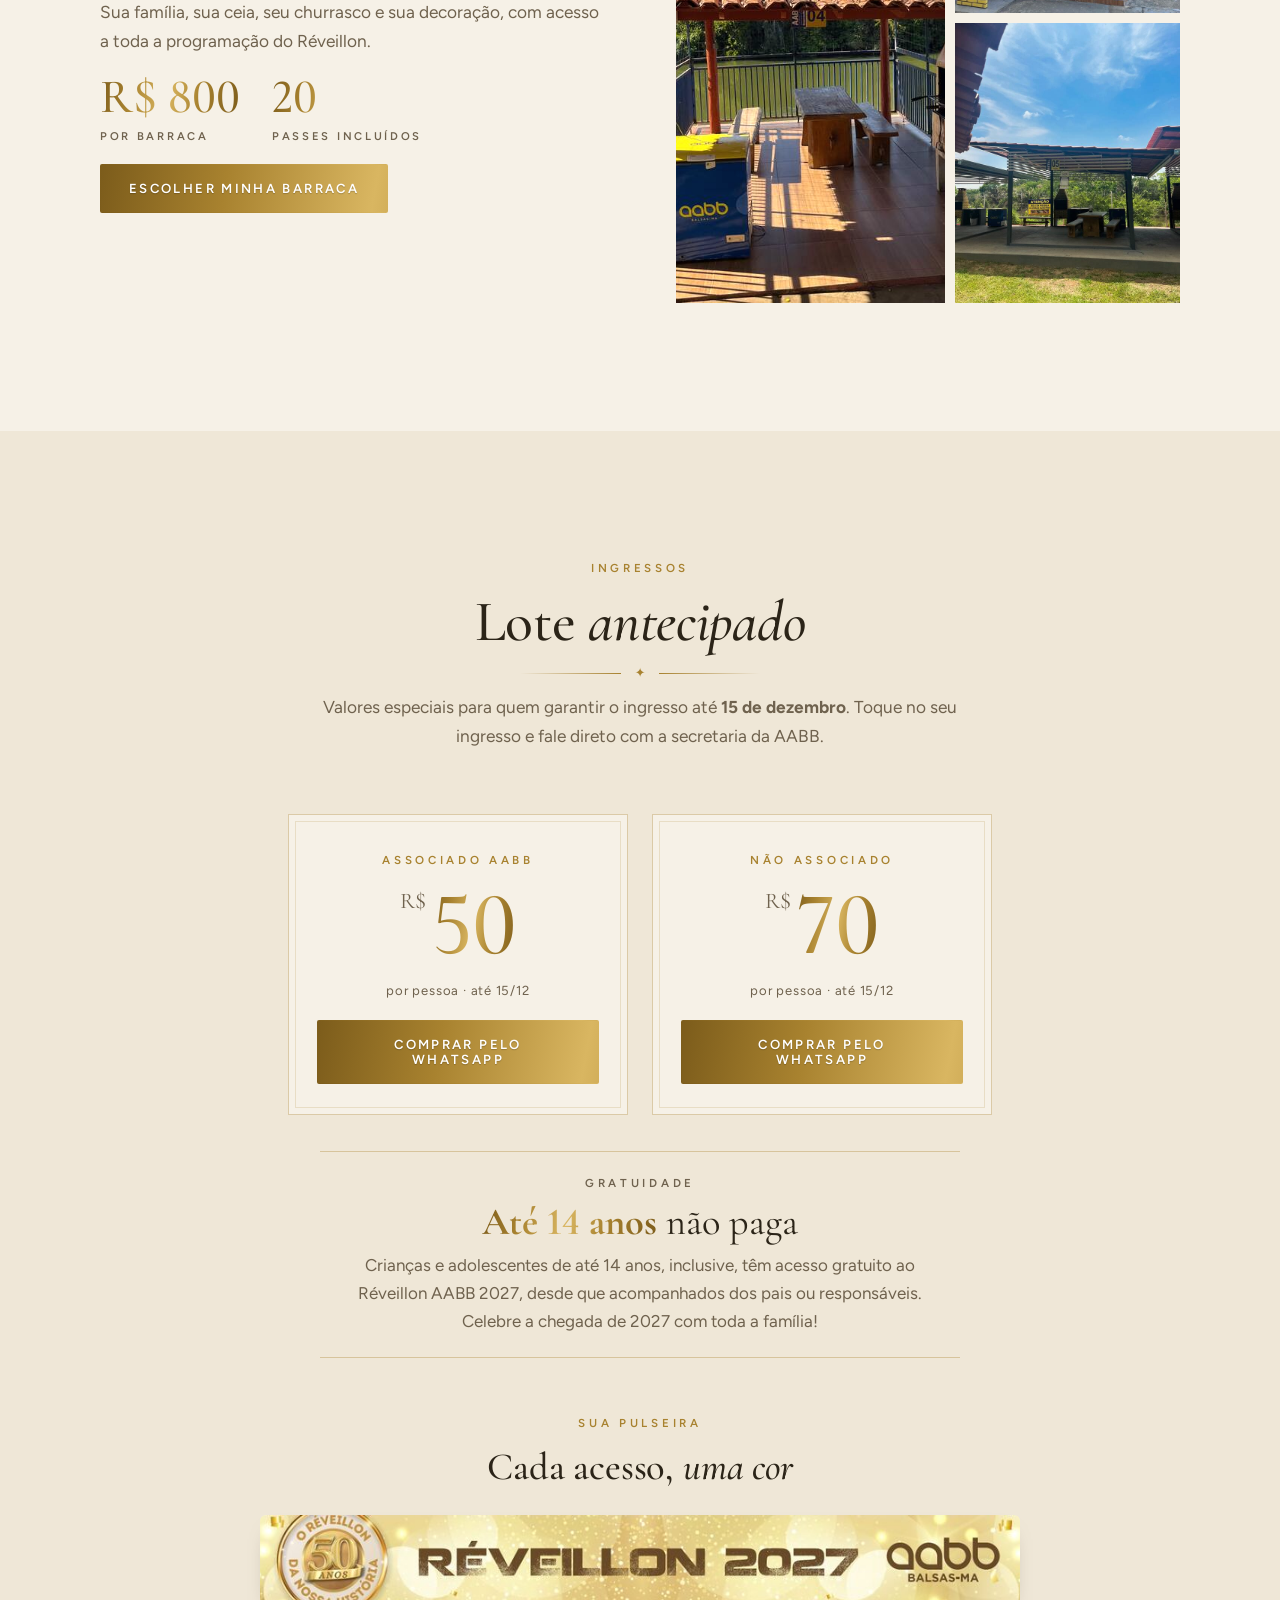
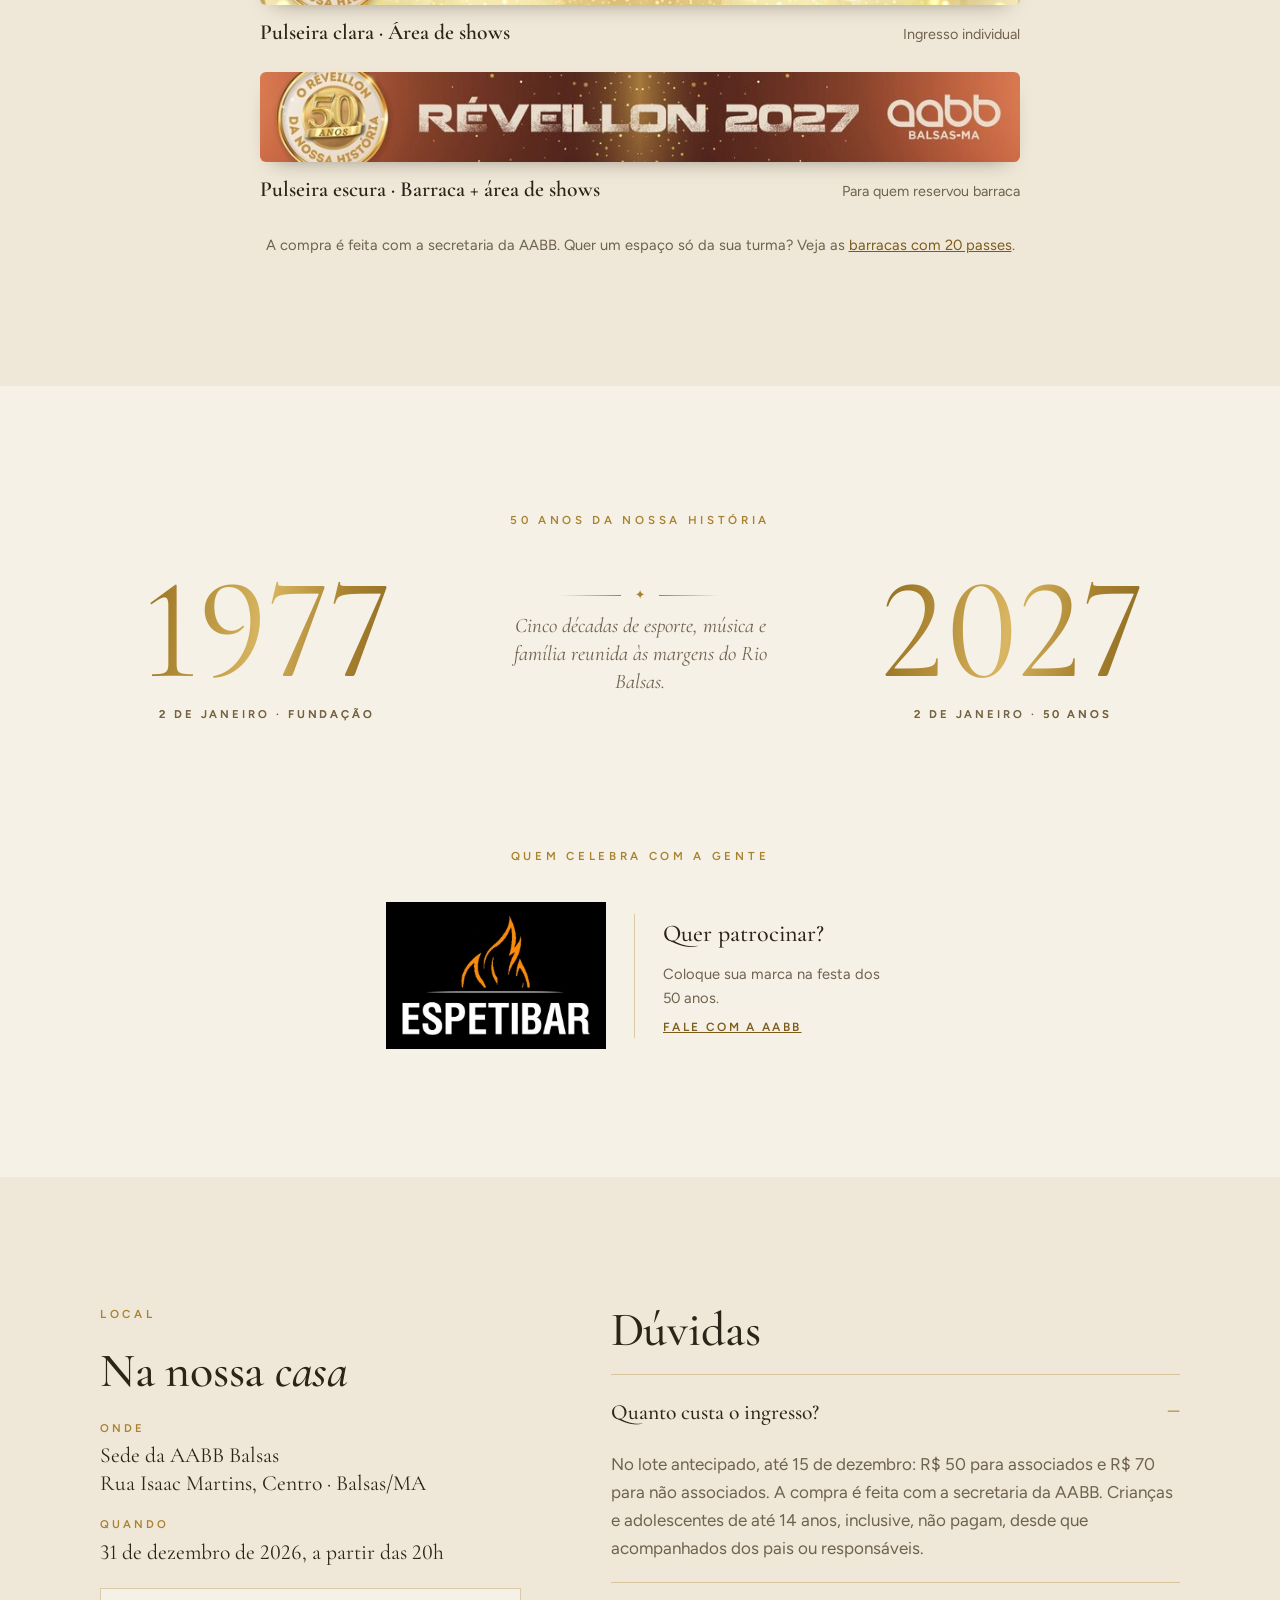
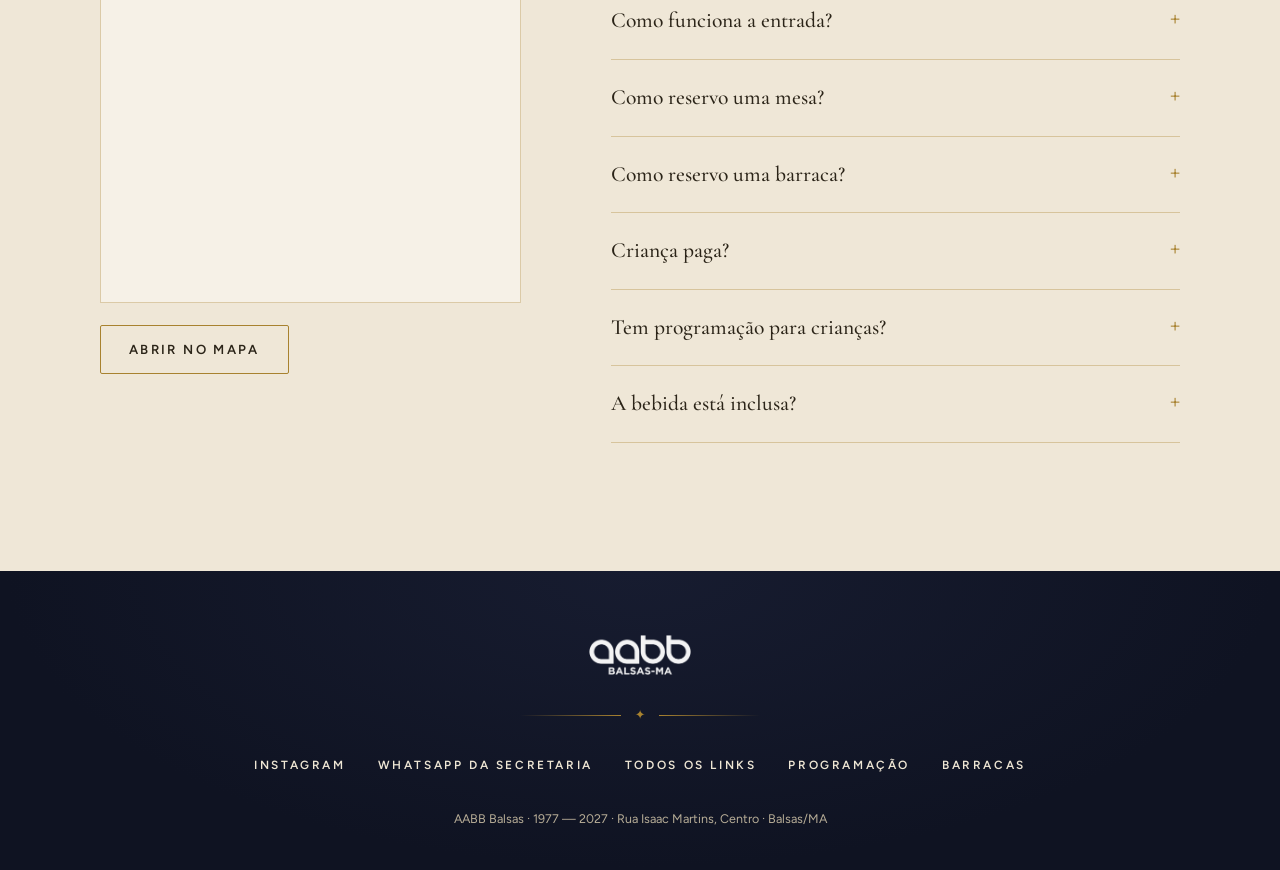
==== commit 22f20a3c: "Gratuidade para crianças e adolescentes até 14 anos Co-Authored-By: Claude Opus 5.5 <noreply@anthrop" ====
--- a/public/index.html
+++ b/public/index.html
@@ -223,6 +223,9 @@
 .pass .val span { font-size: clamp(4.4rem, 11vw, 5.6rem); font-weight: 500; }
 .pass .note { font-size: .82rem; color: var(--muted); letter-spacing: .06em; margin-bottom: 8px; }
 .pass .btn { position: relative; z-index: 1; width: 100%; }
+.kidsfree { max-width: 640px; margin: 36px auto 0; text-align: center; display: grid; gap: 8px; justify-items: center; padding: 22px 20px; border-top: 1px solid var(--line); border-bottom: 1px solid var(--line); }
+.kidsfree .kf-t { font-family: var(--font-display); font-size: clamp(1.8rem, 4.4vw, 2.4rem); line-height: 1.1; color: var(--ink); }
+.kidsfree p { color: var(--muted); max-width: 54ch; }
 .pass-foot { text-align: center; color: var(--muted); font-size: .92rem; margin-top: 26px; }
 .pass-foot a { color: var(--gold-lo); }
 @media (max-width: 640px) { .passes { grid-template-columns: 1fr; } }
@@ -342,7 +345,7 @@
       </div>
       <div>
         <svg viewBox="0 0 32 32" aria-hidden="true"><path d="M4 10h24v4a3 3 0 0 0 0 6v4H4v-4a3 3 0 0 0 0-6z"/><path d="M12 10v14" stroke-dasharray="2 2"/></svg>
-        <b>A partir de R$ 50</b><span>Ingresso antecipado até 15/12</span>
+        <b>A partir de R$ 50</b><span>Antecipado até 15/12 · até 14 anos grátis</span>
       </div>
       <div>
         <svg viewBox="0 0 32 32" aria-hidden="true"><path d="M16 3v6M16 23v6M3 16h6M23 16h6M7 7l4 4M21 21l4 4M25 7l-4 4M11 21l-4 4"/></svg>
@@ -504,6 +507,11 @@
           <a class="btn solid buy" href="https://www.instagram.com/aabb.balsas" target="_blank" rel="noopener" data-tipo="Não associado" data-valor="R$ 70">Comprar ingresso</a>
         </article>
       </div>
+      <div class="kidsfree">
+        <p class="eyebrow">Gratuidade</p>
+        <p class="kf-t"><b class="metal">Até 14 anos</b> não paga</p>
+        <p>Crianças e adolescentes de até 14 anos, inclusive, têm acesso gratuito ao Réveillon AABB 2027, desde que acompanhados dos pais ou responsáveis. Celebre a chegada de 2027 com toda a família!</p>
+      </div>
       <div class="bands-wrap" style="margin-top:56px">
         <div class="head" style="margin-bottom:28px">
           <p class="eyebrow">Sua pulseira</p>
@@ -563,10 +571,11 @@
       </div>
       <div class="faq" id="duvidas">
         <h2>Dúvidas</h2>
-        <details open><summary>Quanto custa o ingresso?</summary><p>No lote antecipado, até 15 de dezembro: R$ 50 para associados e R$ 70 para não associados. A compra é feita com a secretaria da AABB.</p></details>
+        <details open><summary>Quanto custa o ingresso?</summary><p>No lote antecipado, até 15 de dezembro: R$ 50 para associados e R$ 70 para não associados. A compra é feita com a secretaria da AABB. Crianças e adolescentes de até 14 anos, inclusive, não pagam, desde que acompanhados dos pais ou responsáveis.</p></details>
         <details><summary>Como funciona a entrada?</summary><p>O acesso é feito por pulseira. A clara dá acesso à área de shows. A escura é de quem reservou barraca e dá acesso à área das barracas e também à área de shows.</p></details>
         <details><summary>Como reservo uma mesa?</summary><p>Escolha a mesa no <a href="mesas/">mapa do salão</a>, informe se é associado, as cadeiras adicionais e seus dados. A mesa fica separada aguardando o pagamento e é confirmada depois que a administração valida o comprovante.</p></details>
         <details><summary>Como reservo uma barraca?</summary><p>Escolha na página de barracas. Cada uma custa R$ 800, inclui 20 passes e é paga por Pix ou cartão em até 3x. A reserva vale depois que a administração valida o comprovante.</p></details>
+        <details><summary>Criança paga?</summary><p>Não. Crianças e adolescentes de até 14 anos, inclusive, têm acesso gratuito, desde que acompanhados dos pais ou responsáveis.</p></details>
         <details><summary>Tem programação para crianças?</summary><p>Tem! Às 20h, na quadra de esportes, teatro infantil com música, brincadeiras e personagens vivos.</p></details>
         <details><summary>A bebida está inclusa?</summary><p>Não. As bebidas são vendidas no bar do clube durante a festa.</p></details>
       </div>
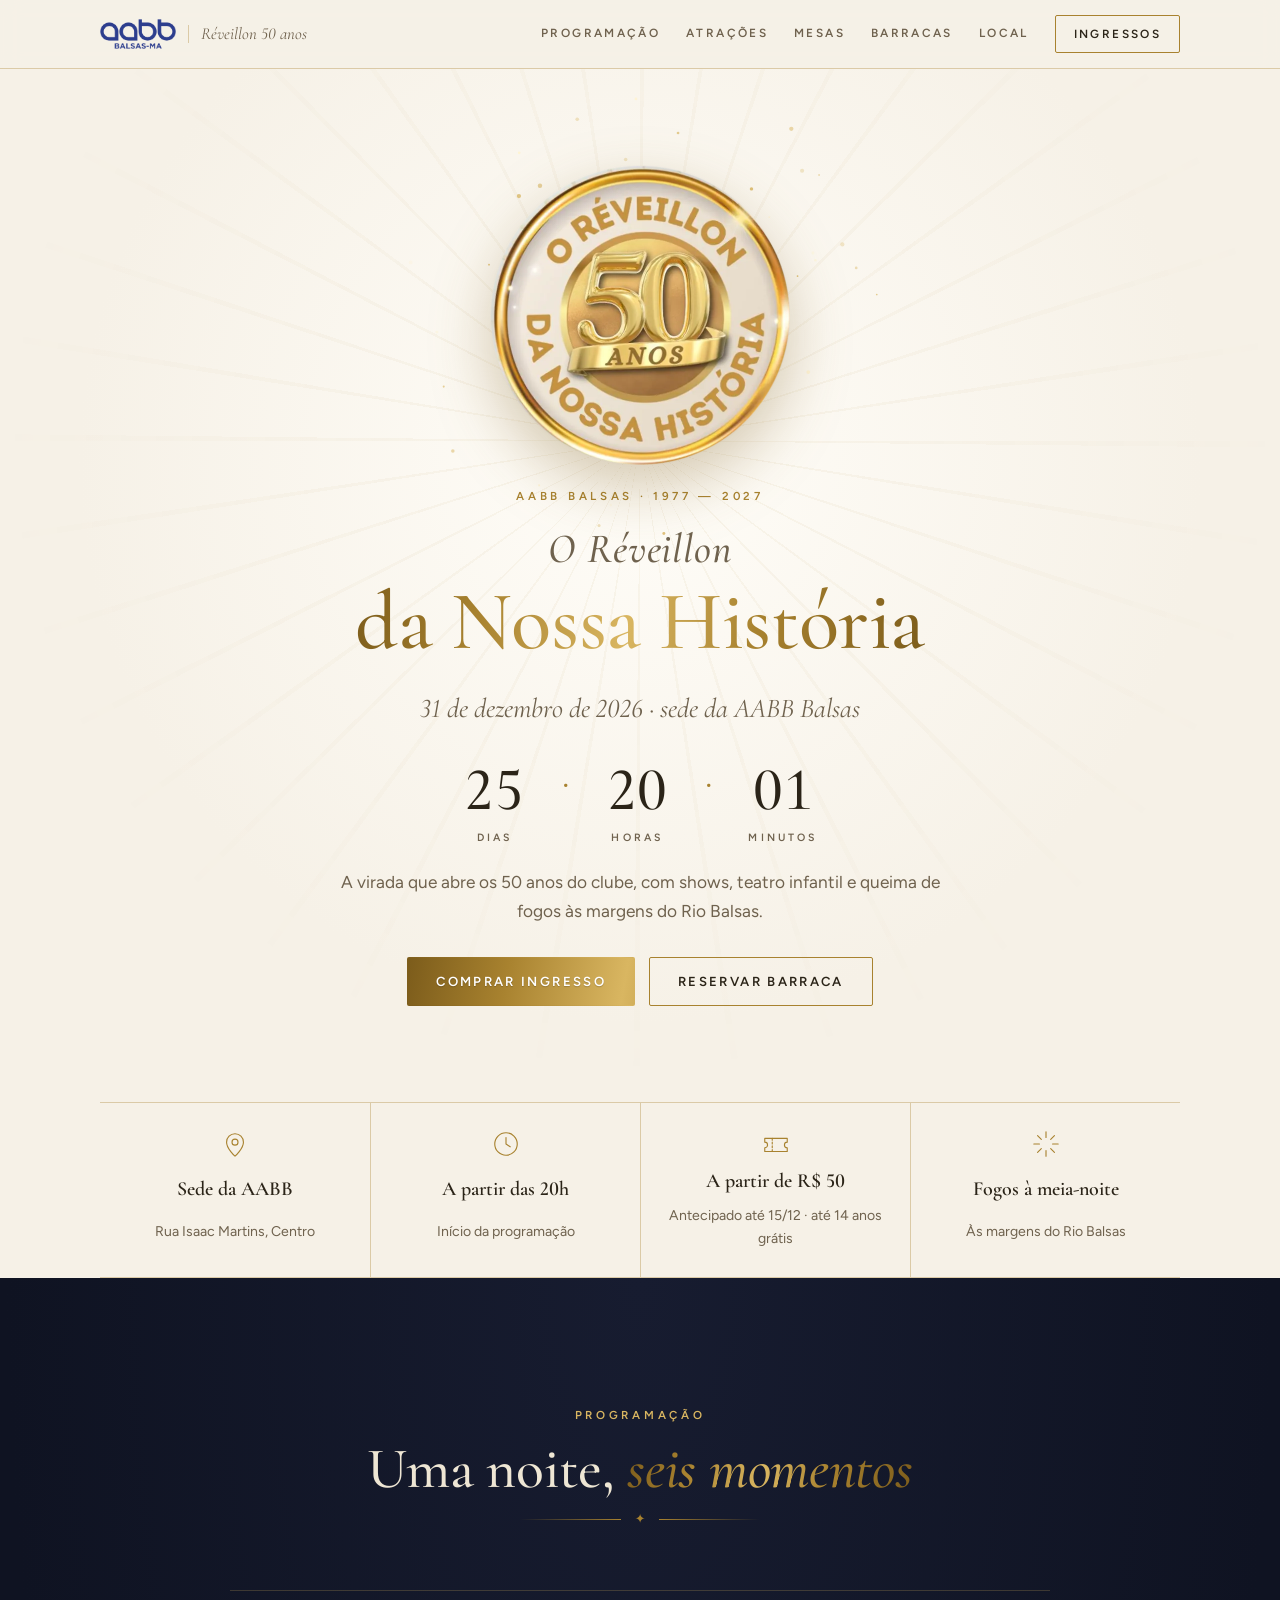
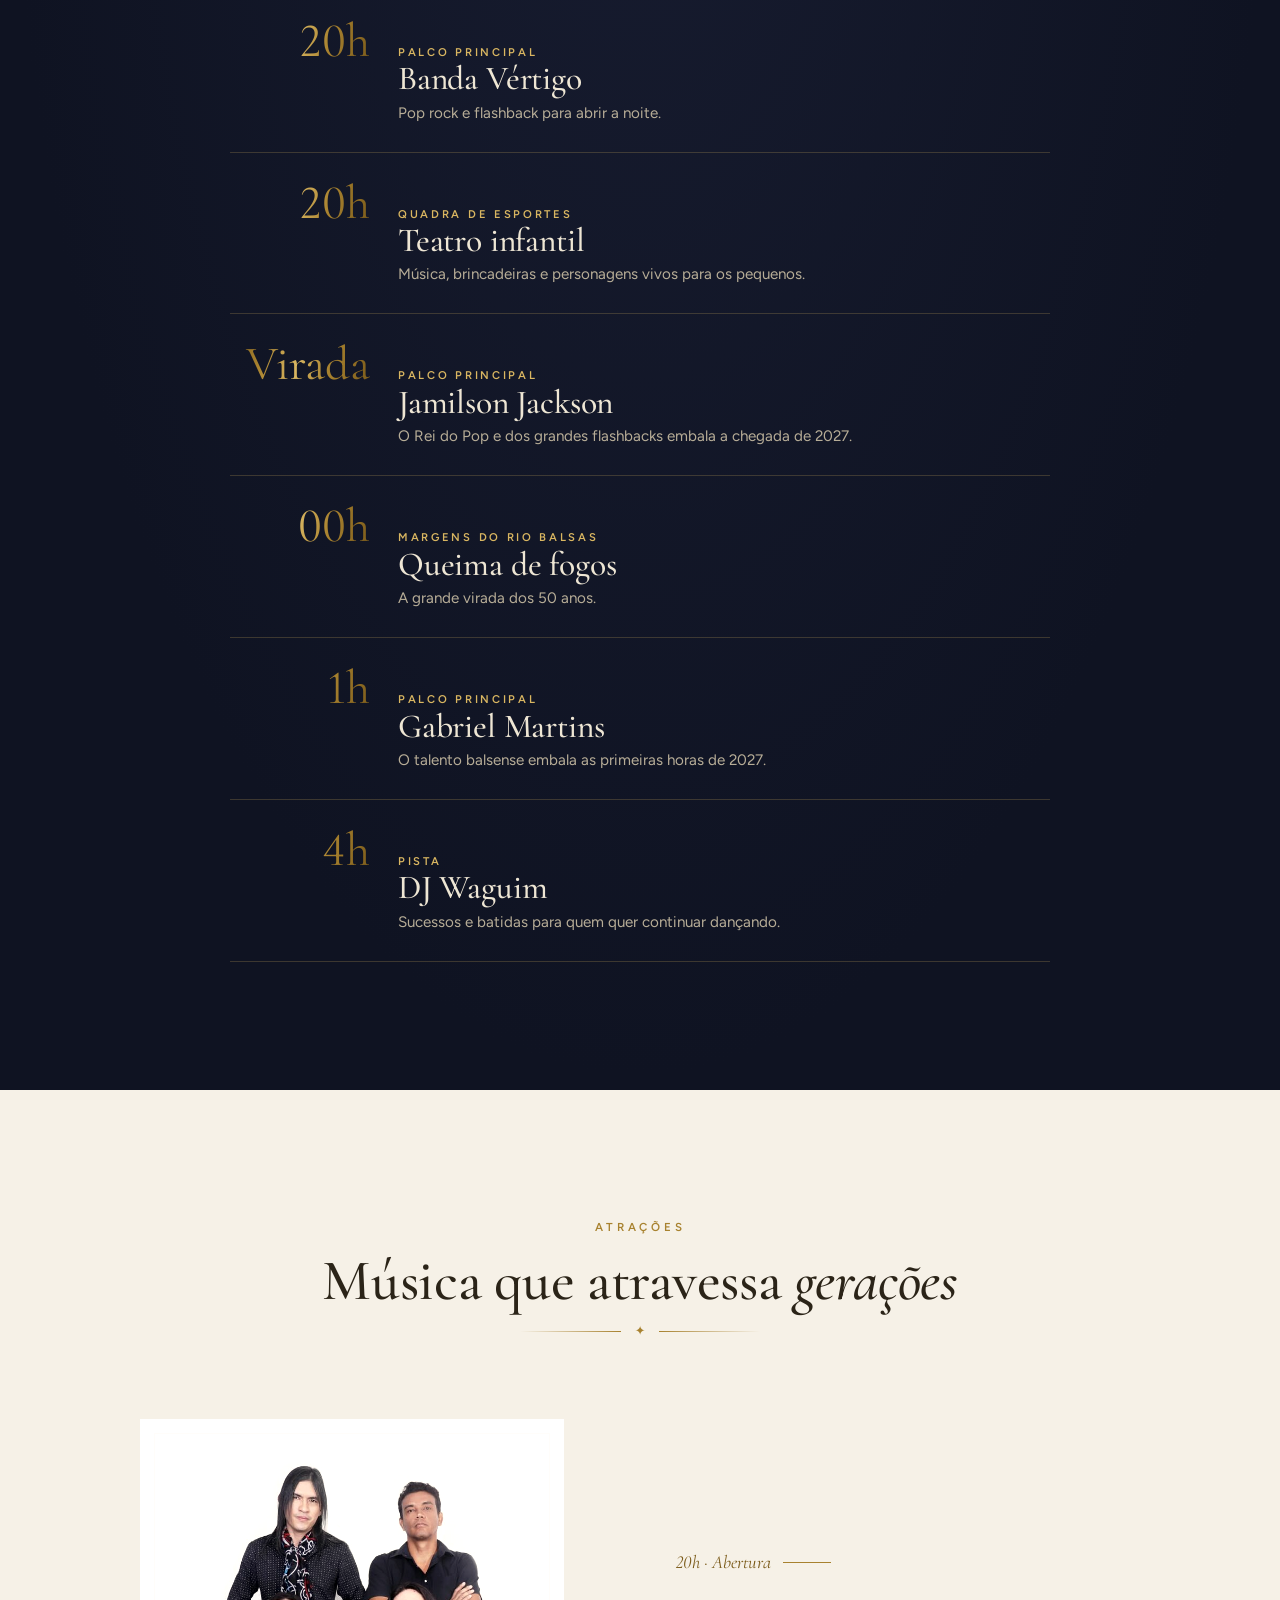
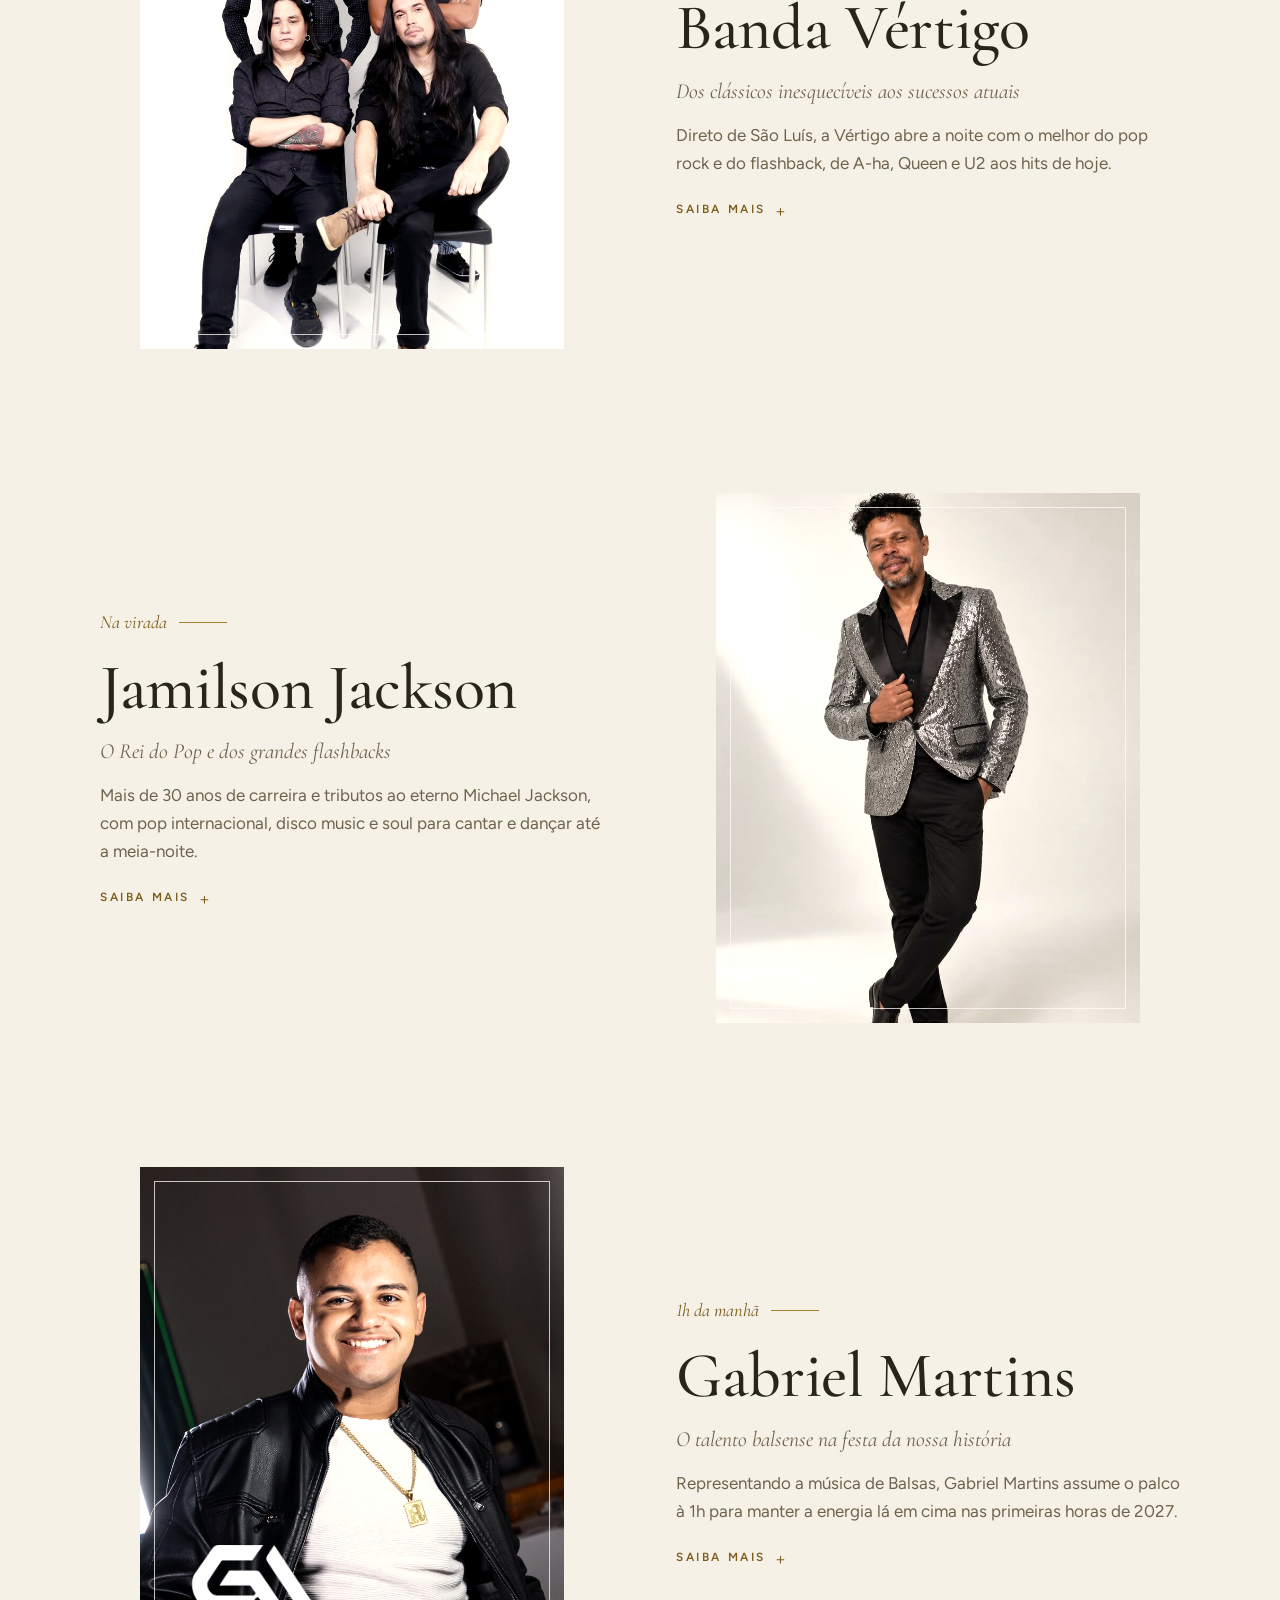
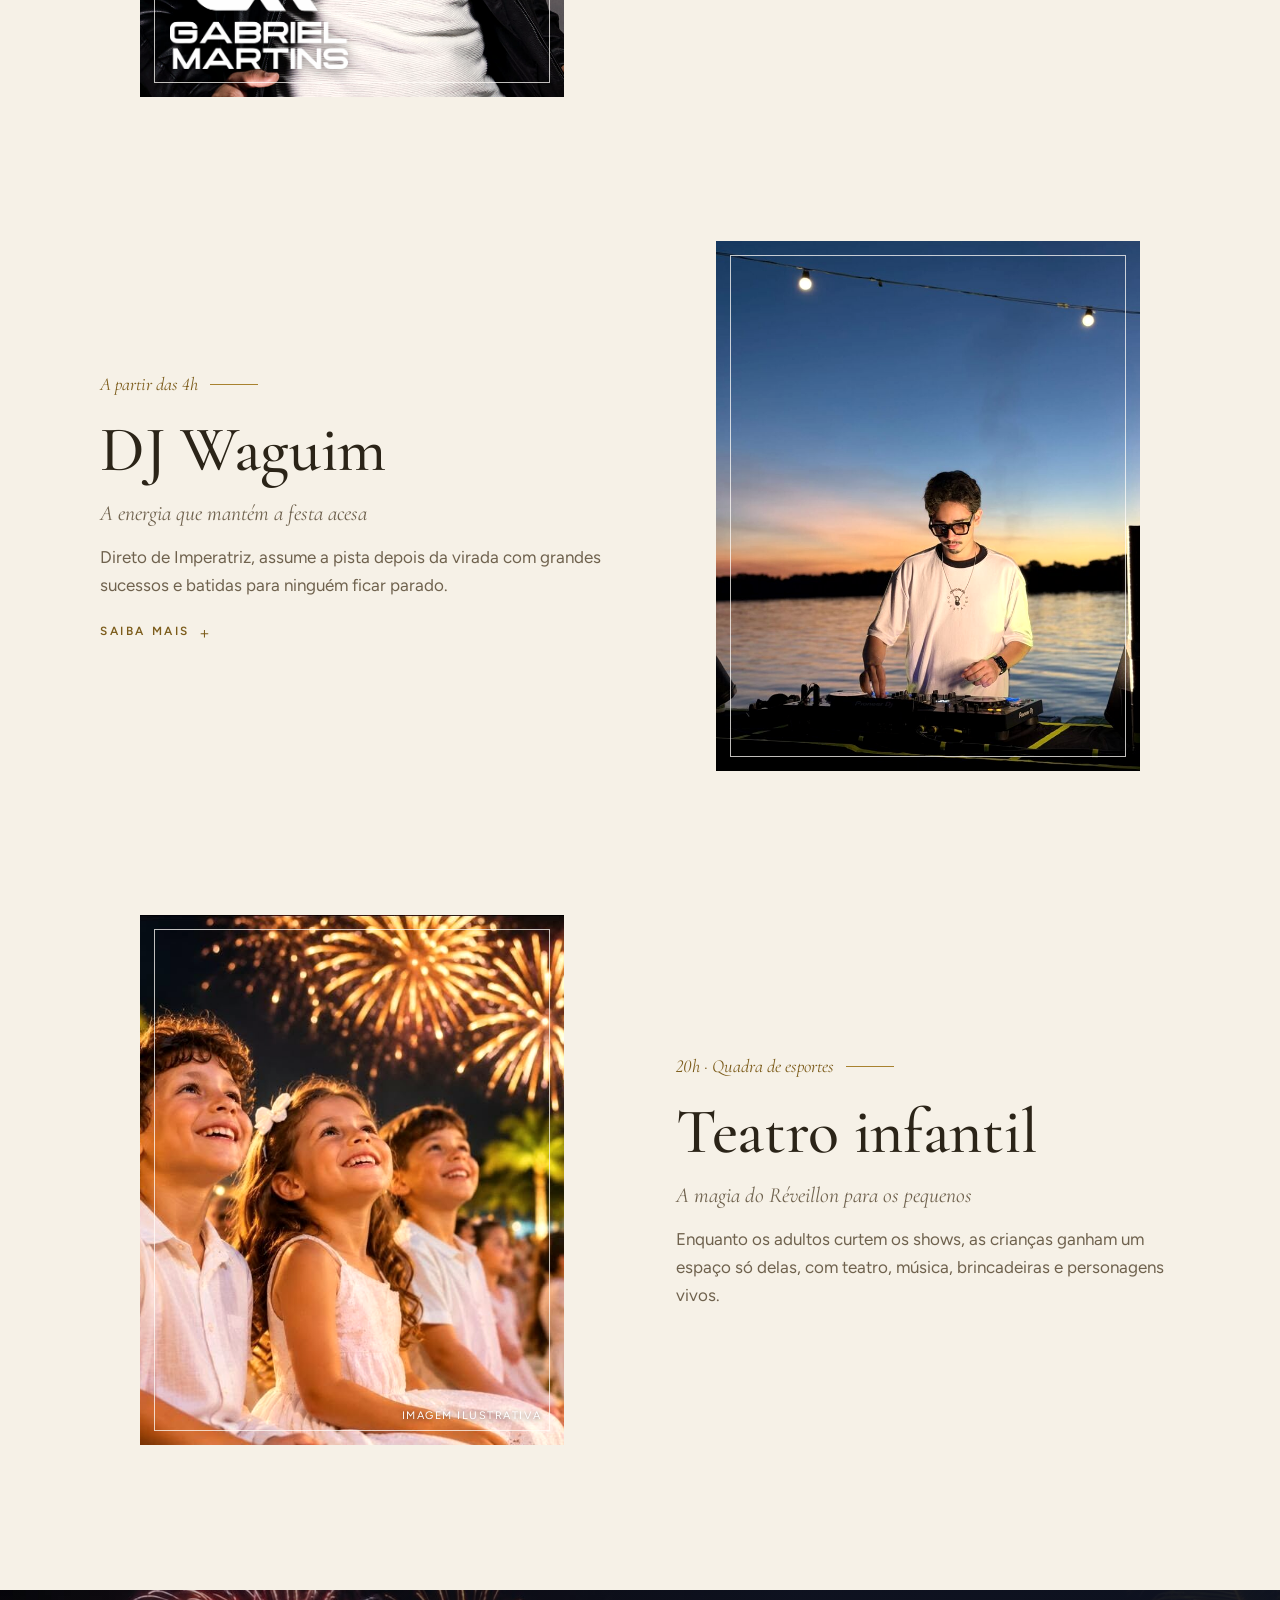
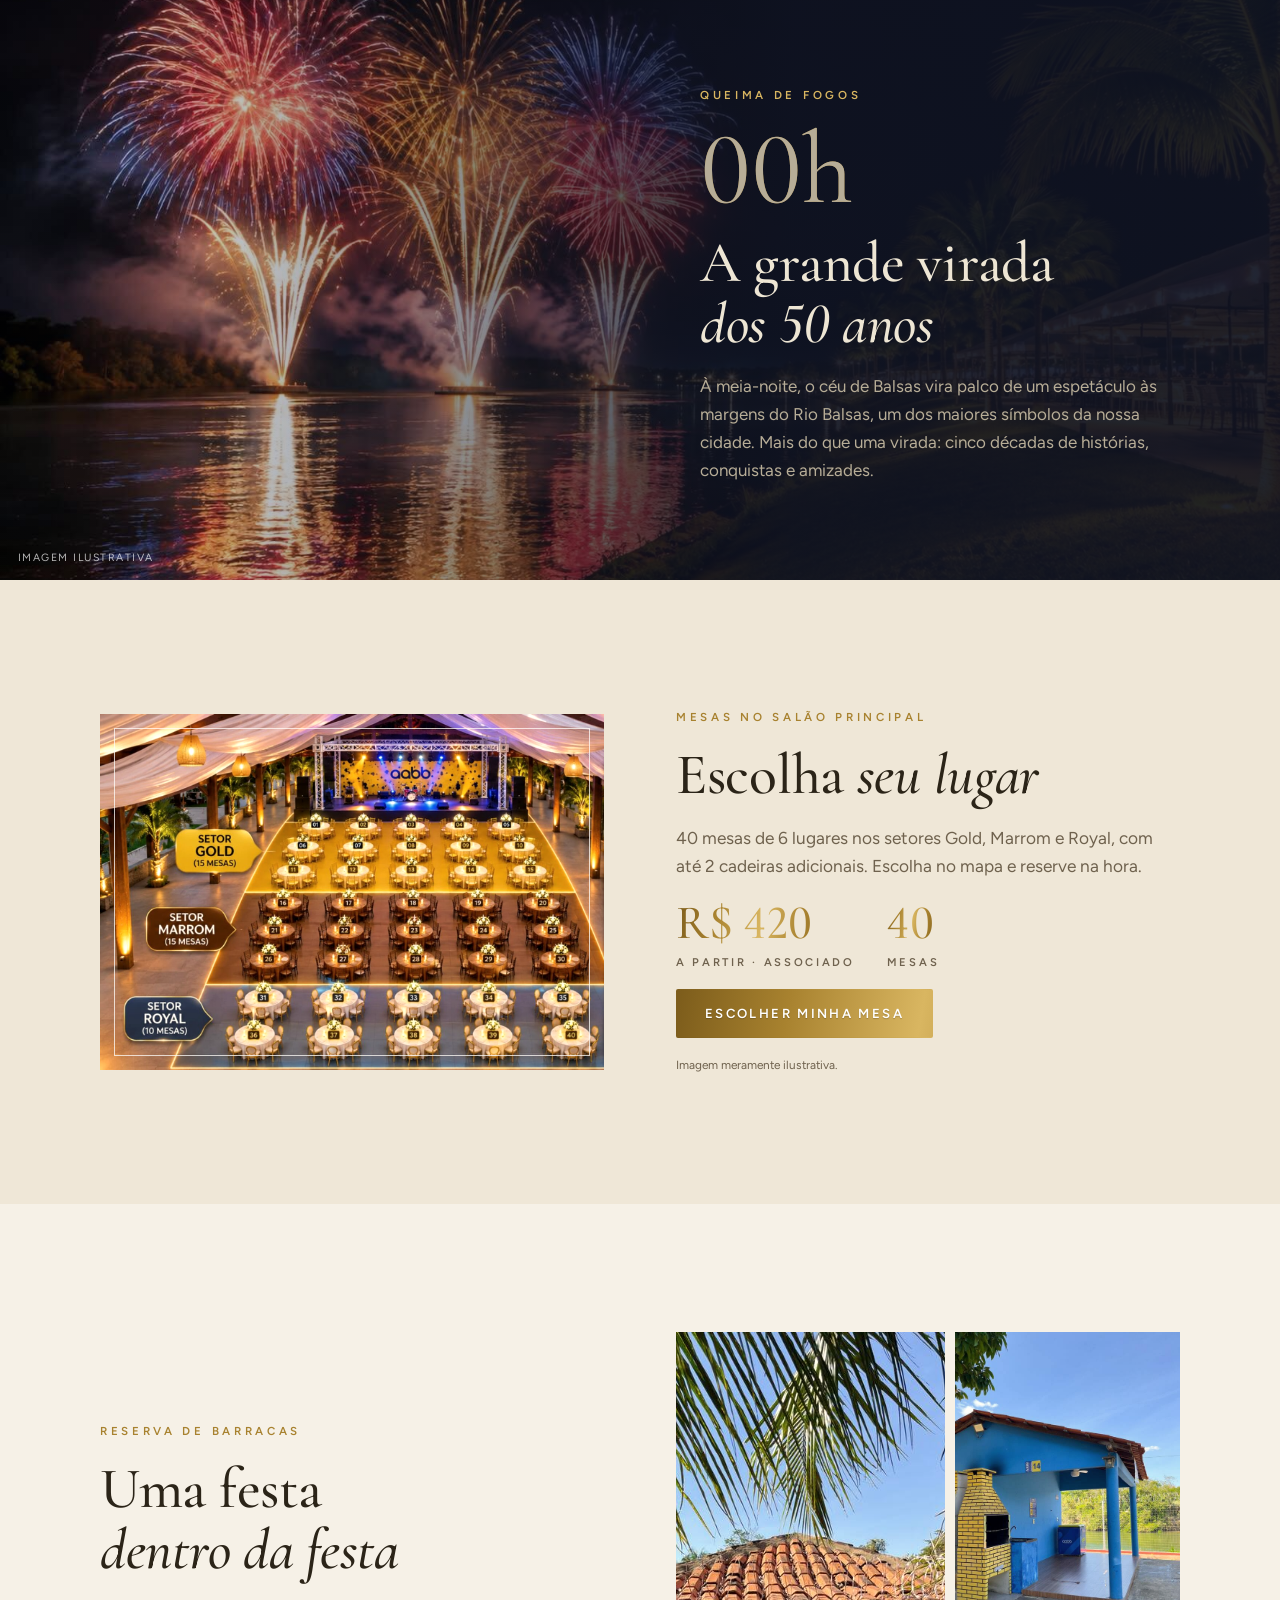
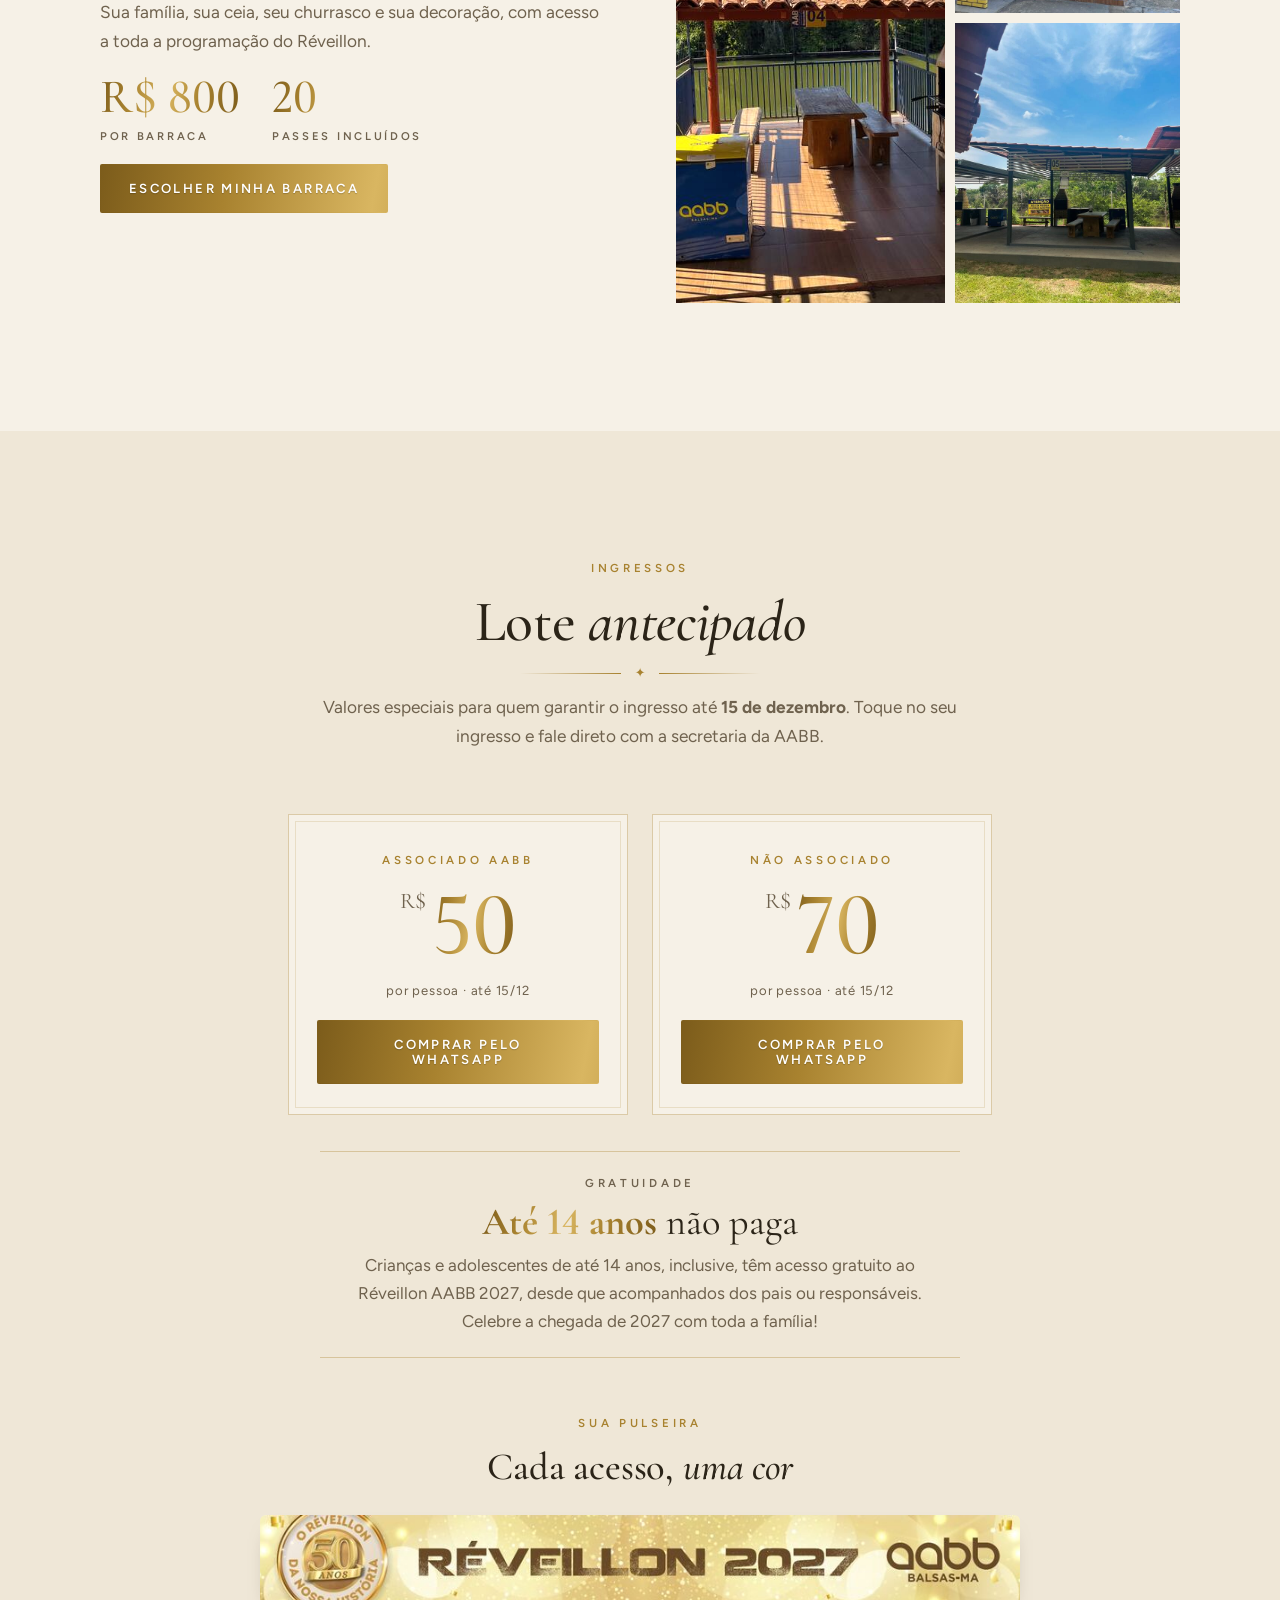
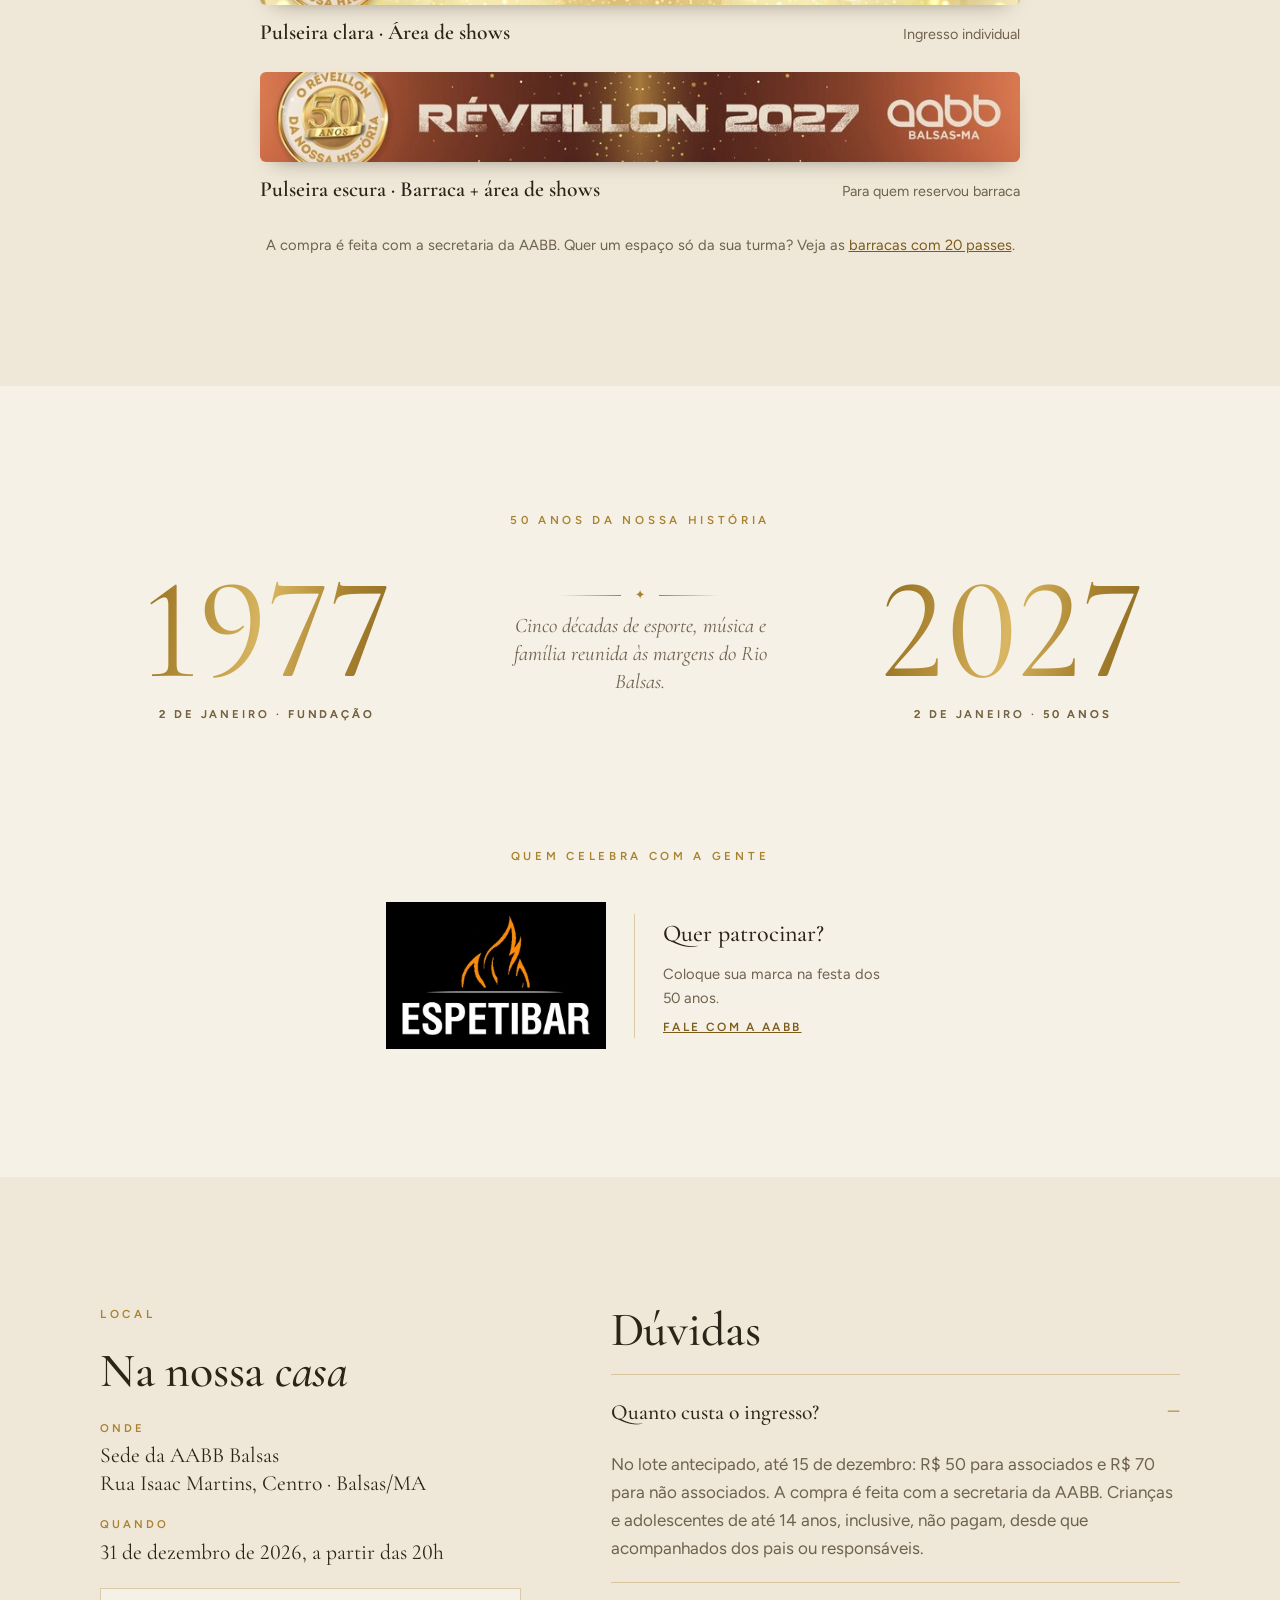
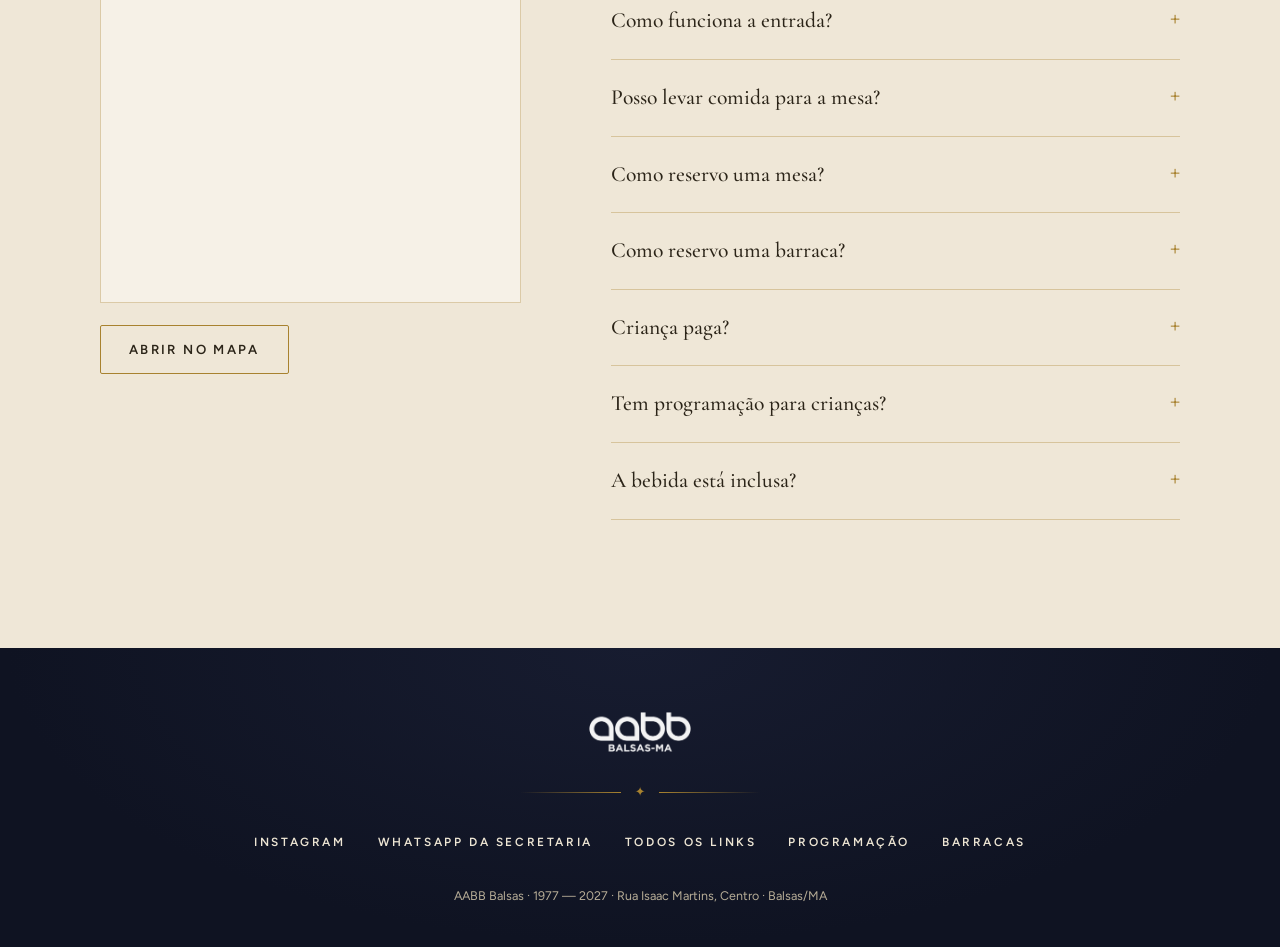
==== commit e50300c3: "Mesas: orientações sobre alimentos, bebidas e objetos proibidos Co-Authored-By: Claude Opus 5.5 <nor" ====
--- a/public/index.html
+++ b/public/index.html
@@ -573,6 +573,7 @@
         <h2>Dúvidas</h2>
         <details open><summary>Quanto custa o ingresso?</summary><p>No lote antecipado, até 15 de dezembro: R$ 50 para associados e R$ 70 para não associados. A compra é feita com a secretaria da AABB. Crianças e adolescentes de até 14 anos, inclusive, não pagam, desde que acompanhados dos pais ou responsáveis.</p></details>
         <details><summary>Como funciona a entrada?</summary><p>O acesso é feito por pulseira. A clara dá acesso à área de shows. A escura é de quem reservou barraca e dá acesso à área das barracas e também à área de shows.</p></details>
+        <details><summary>Posso levar comida para a mesa?</summary><p>Pode. Quem reserva mesa pode levar petiscos, lanches, frios e outros alimentos para consumo na própria mesa, de preferência já preparados e porcionados. Bebidas não podem entrar: são compradas só no clube. Facas e objetos cortantes ou pontiagudos também não são permitidos.</p></details>
         <details><summary>Como reservo uma mesa?</summary><p>Escolha a mesa no <a href="mesas/">mapa do salão</a>, informe se é associado, as cadeiras adicionais e seus dados. A mesa fica separada aguardando o pagamento e é confirmada depois que a administração valida o comprovante.</p></details>
         <details><summary>Como reservo uma barraca?</summary><p>Escolha na página de barracas. Cada uma custa R$ 800, inclui 20 passes e é paga por Pix ou cartão em até 3x. A reserva vale depois que a administração valida o comprovante.</p></details>
         <details><summary>Criança paga?</summary><p>Não. Crianças e adolescentes de até 14 anos, inclusive, têm acesso gratuito, desde que acompanhados dos pais ou responsáveis.</p></details>
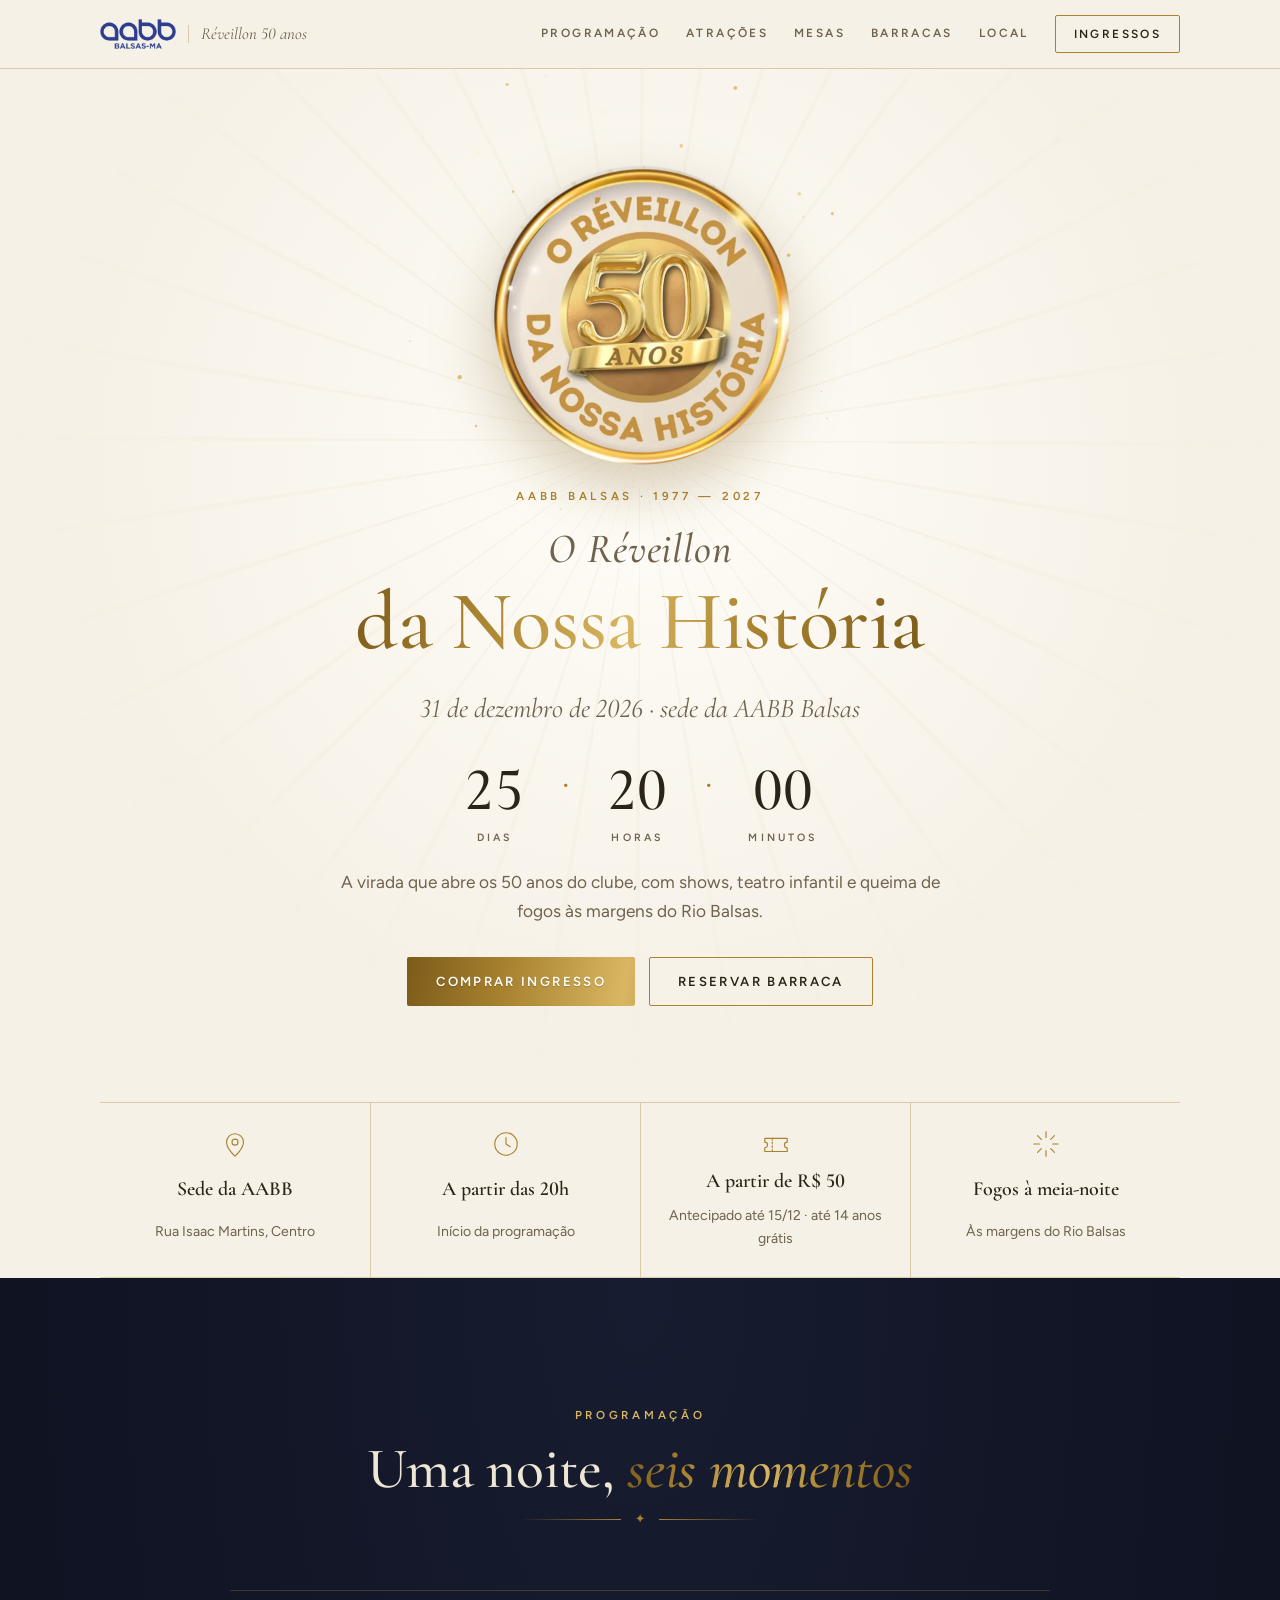
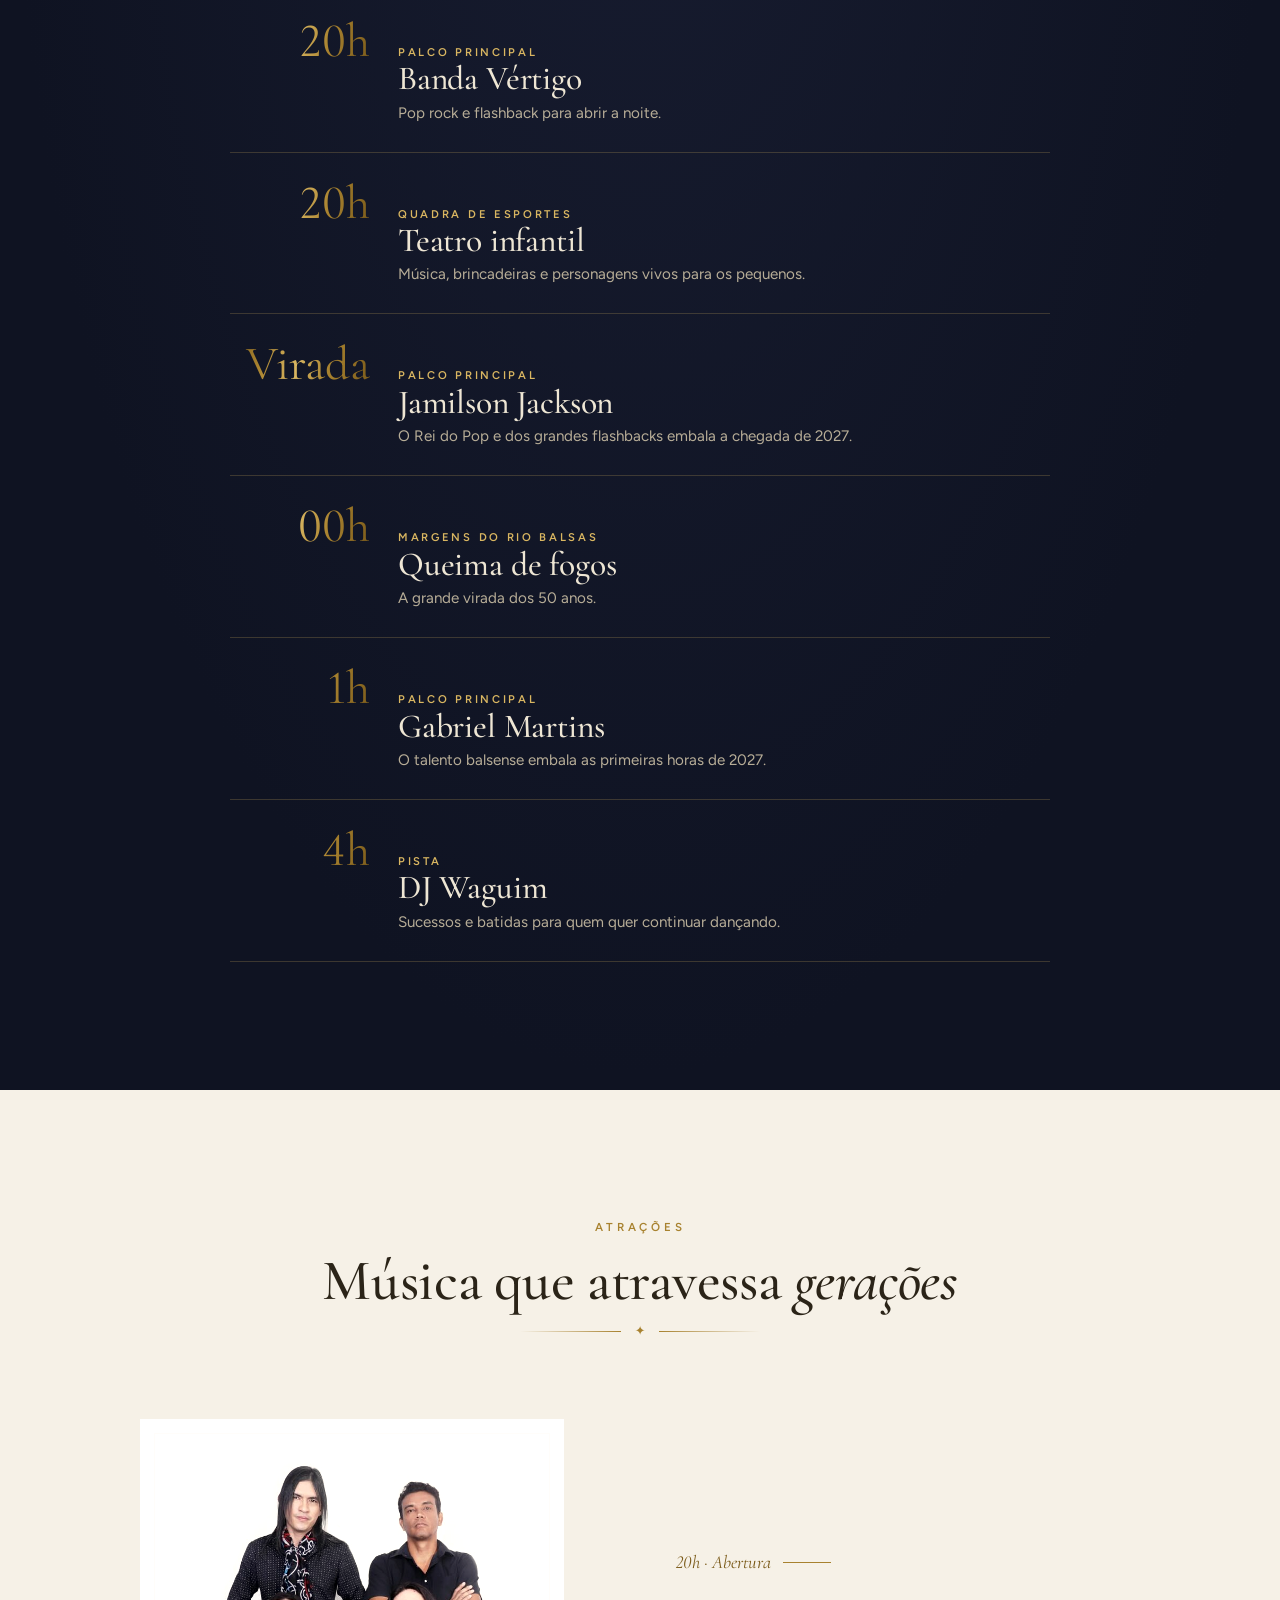
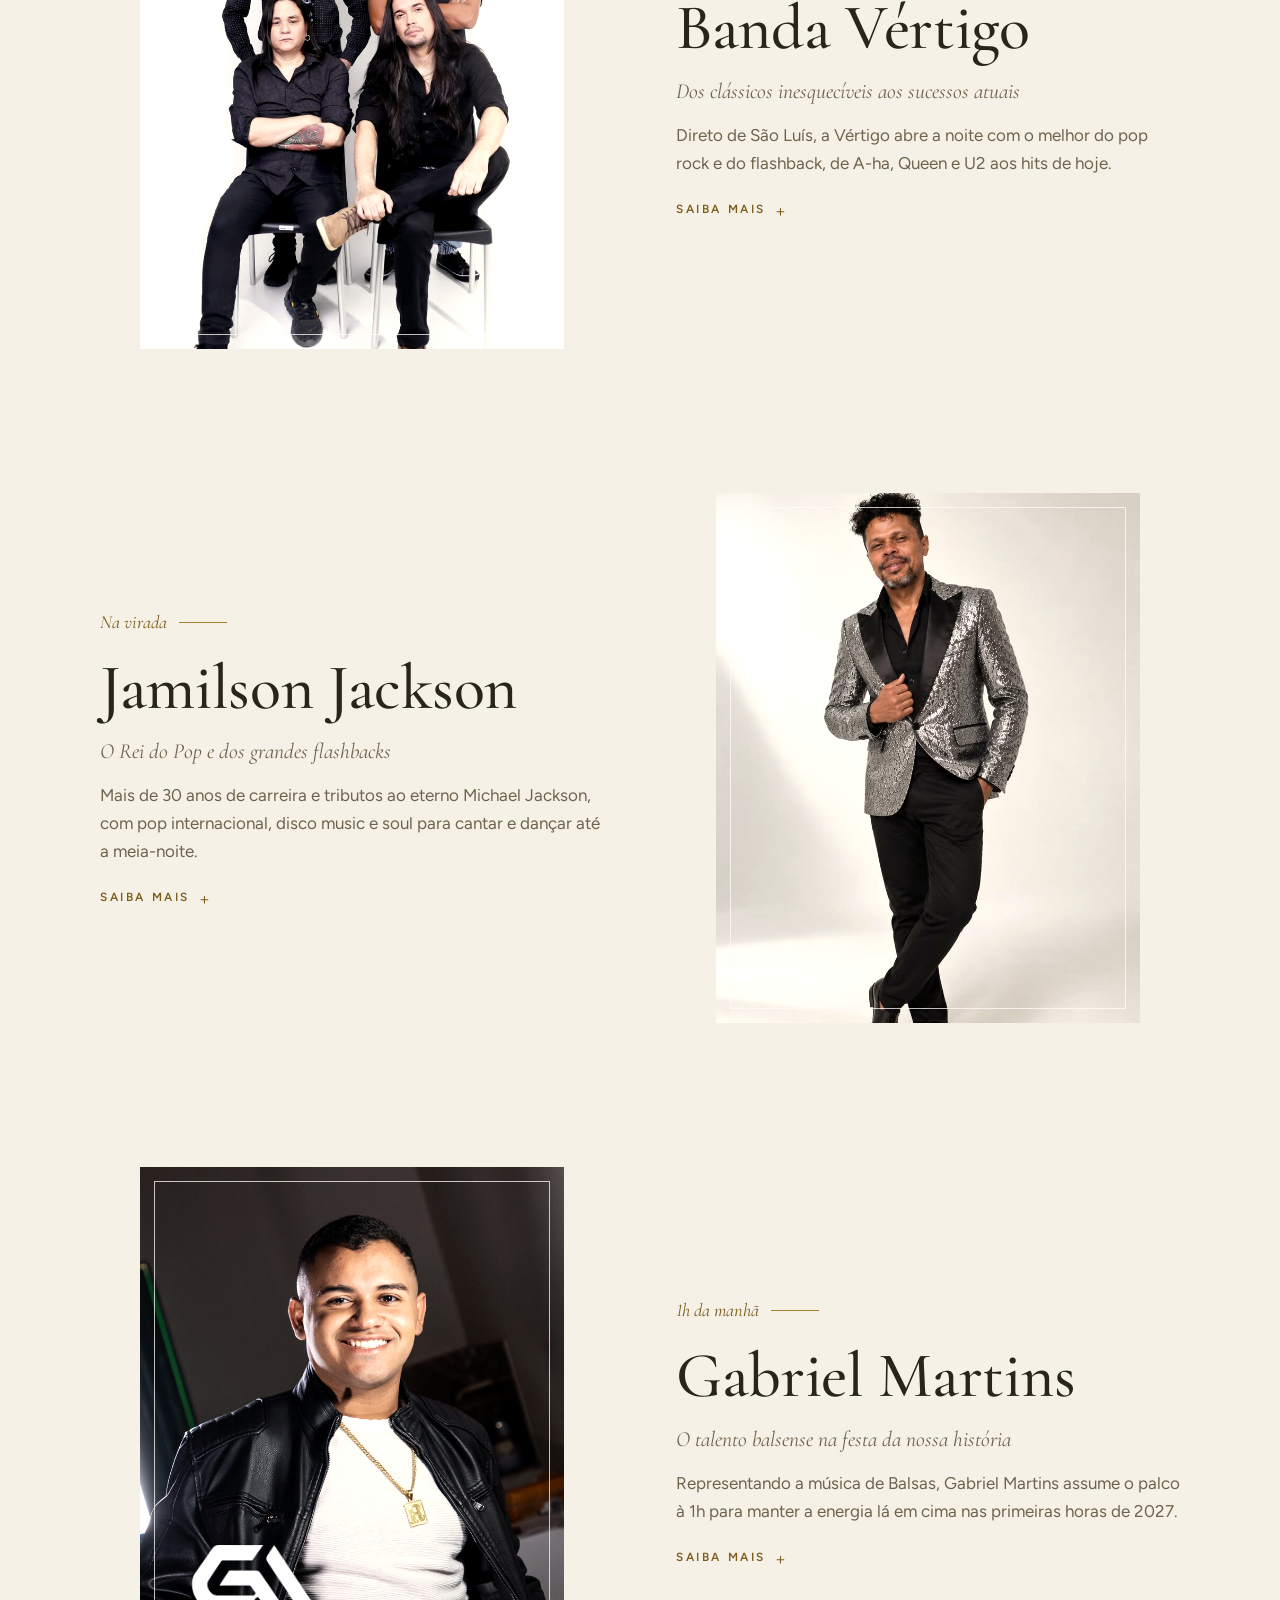
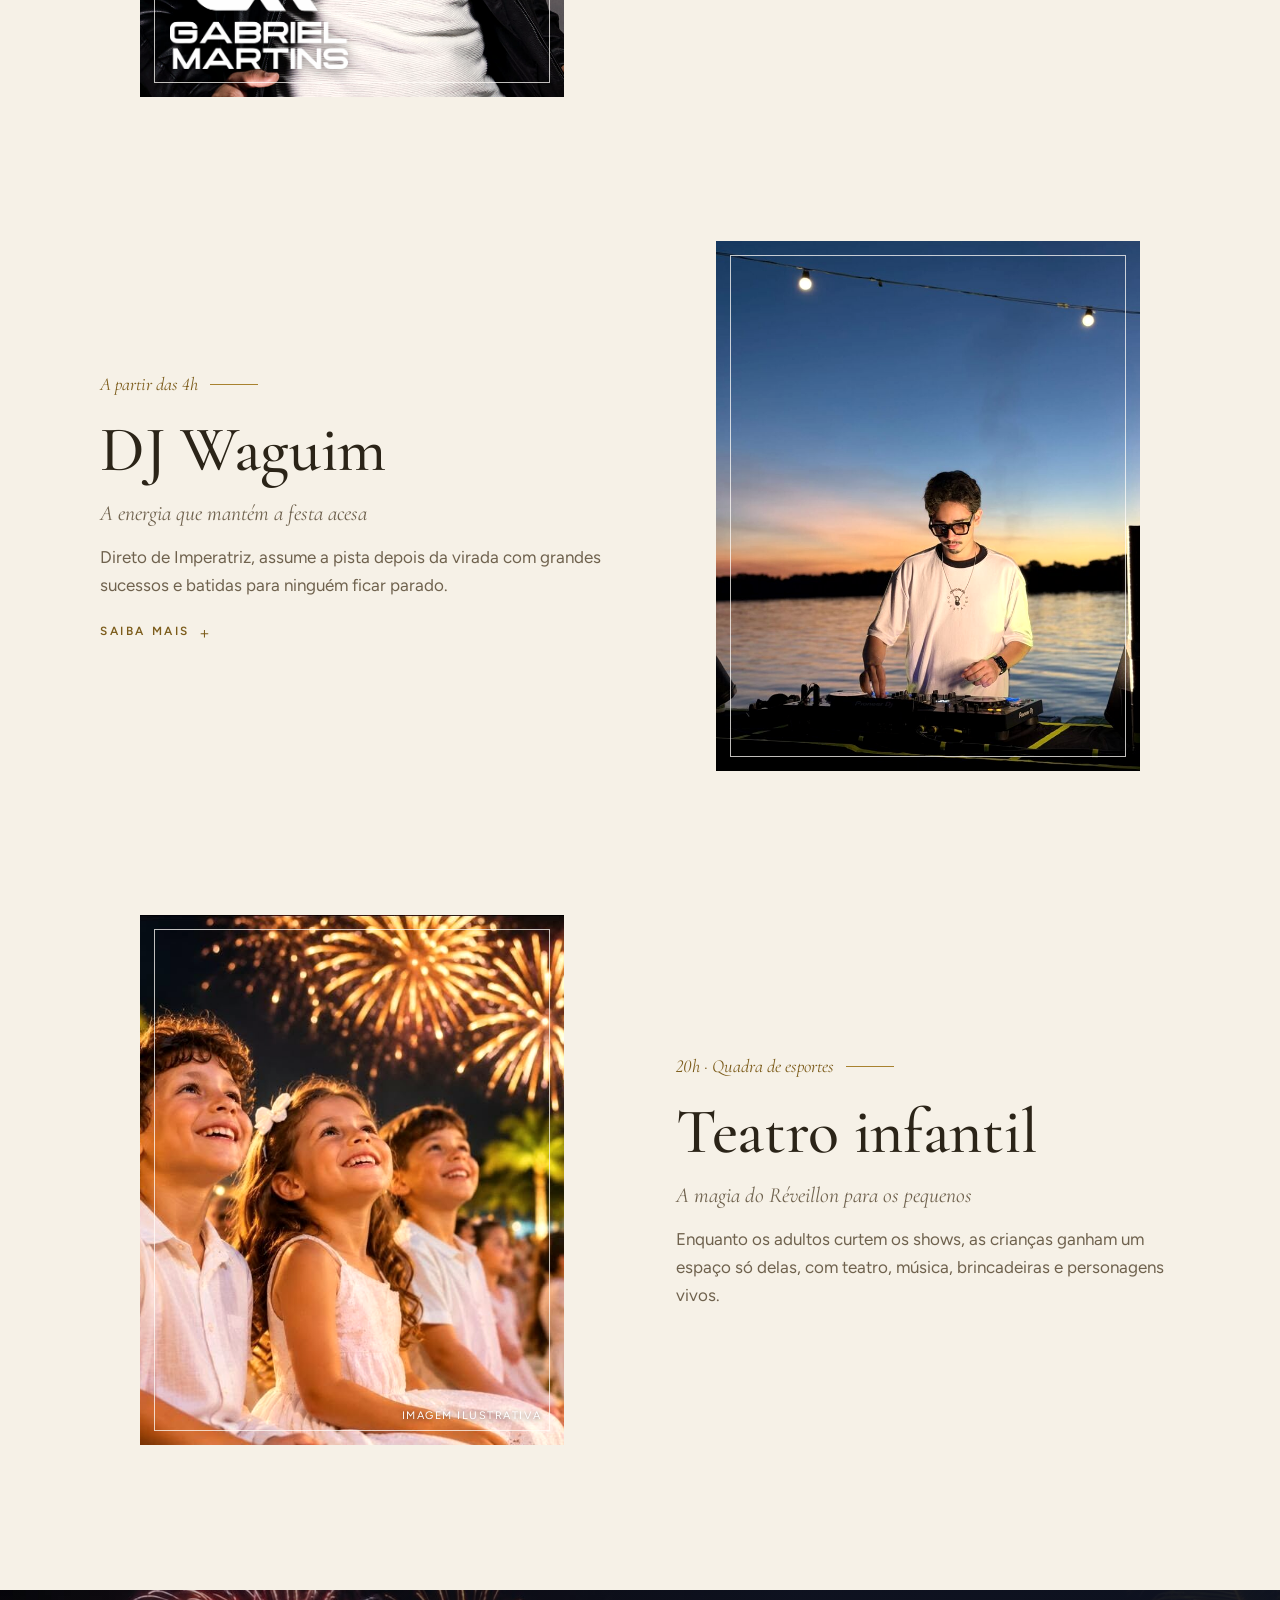
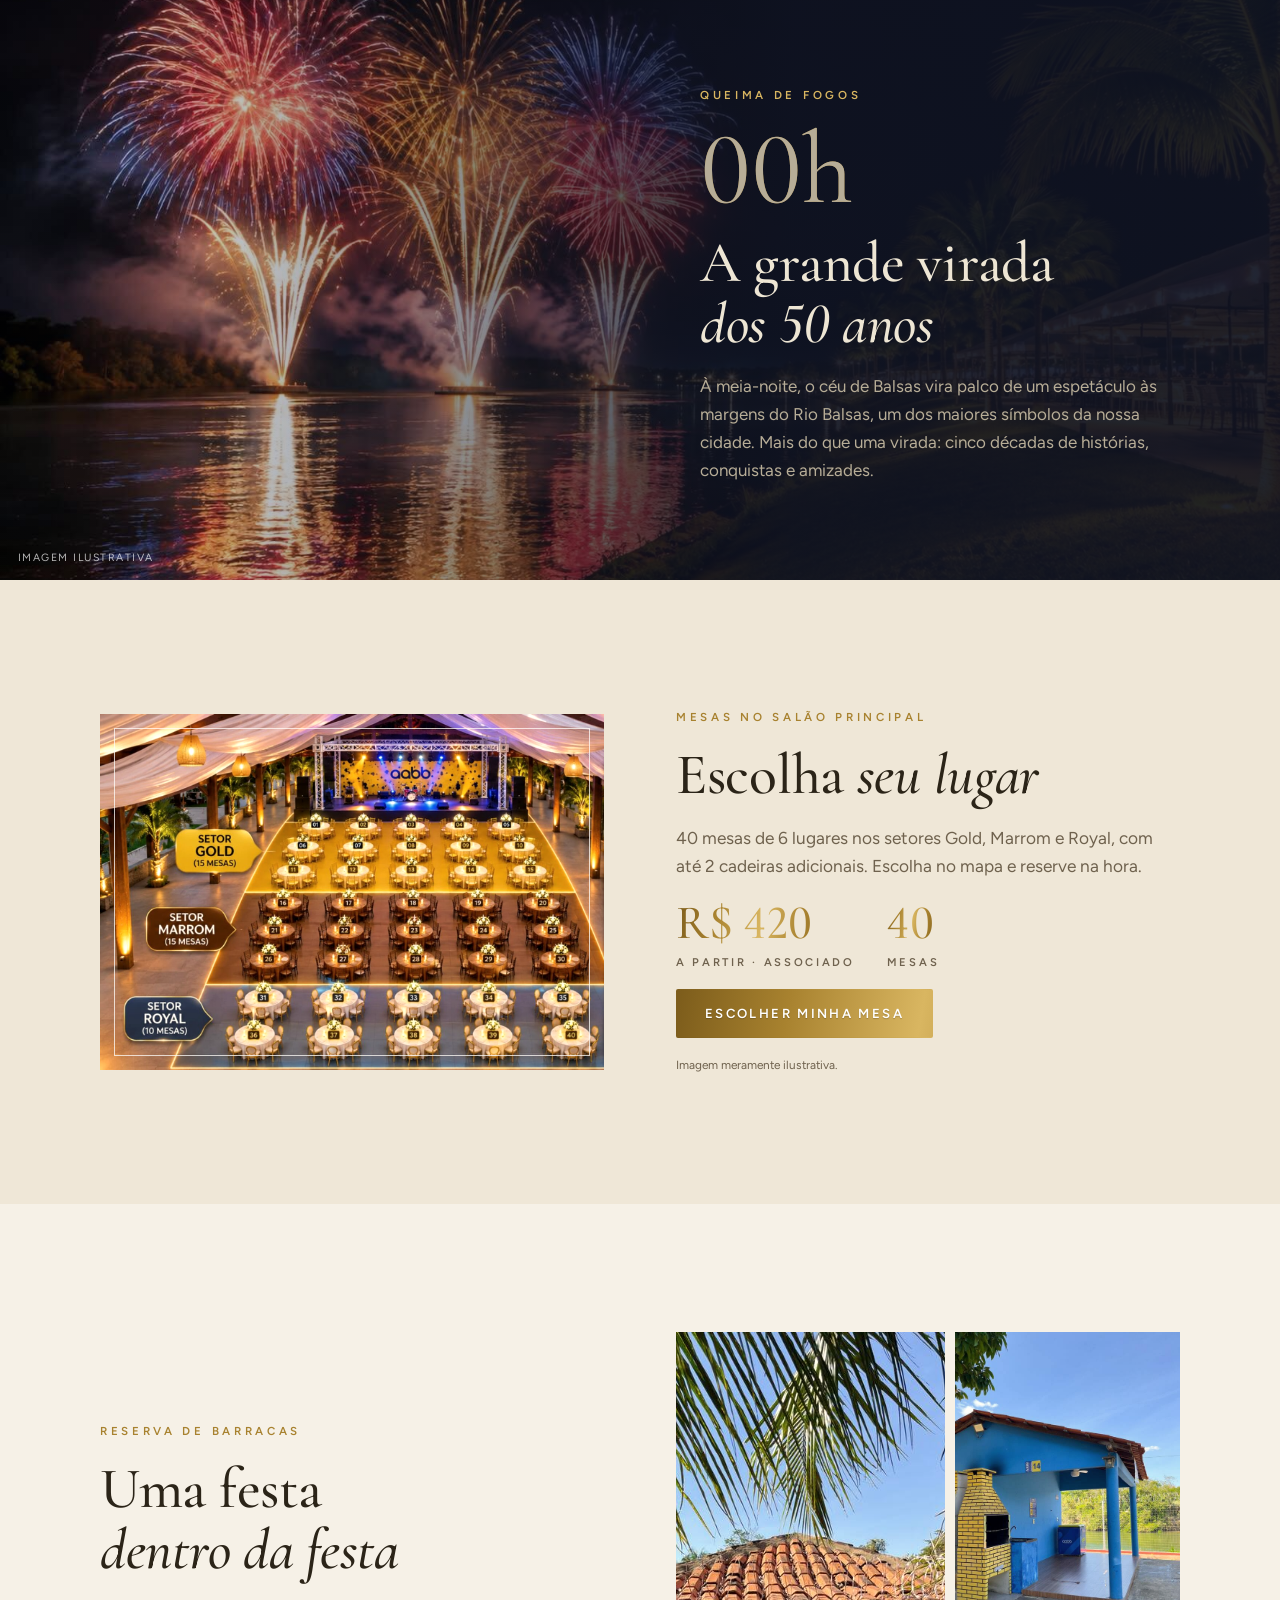
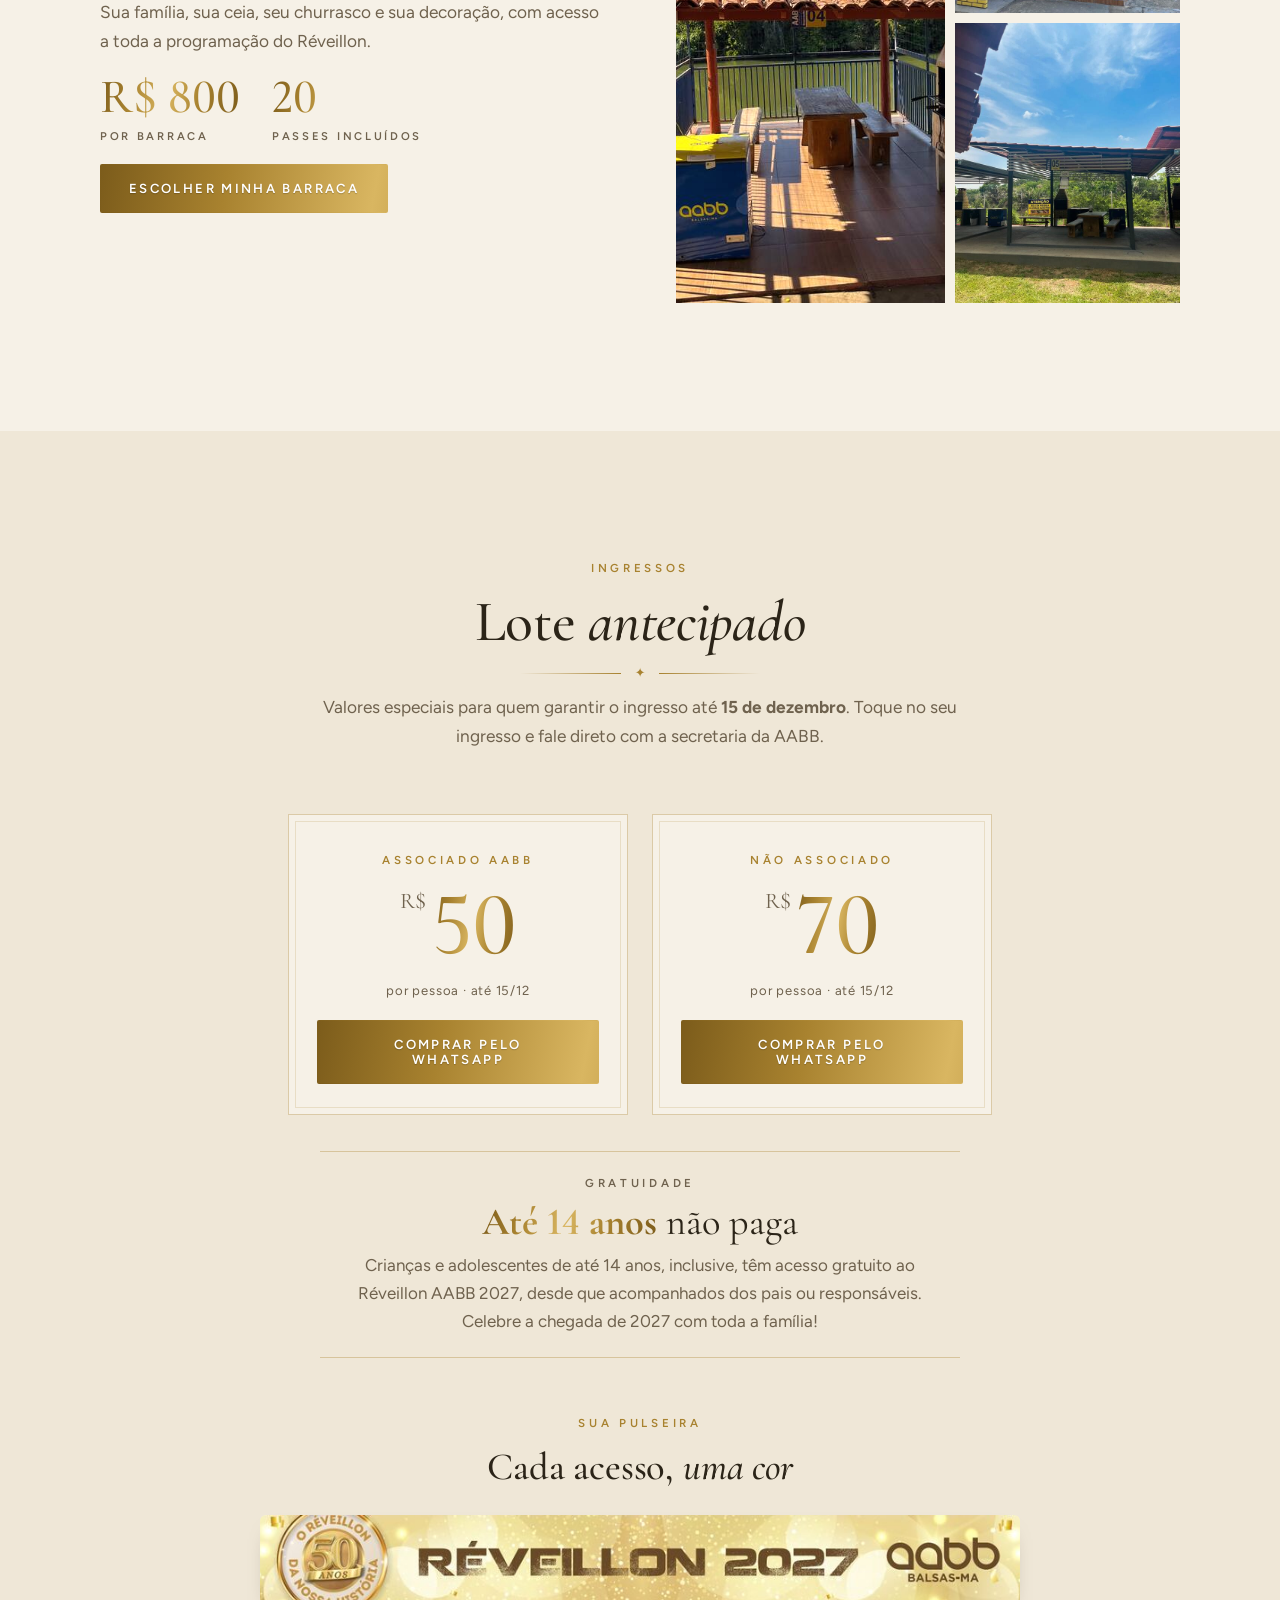
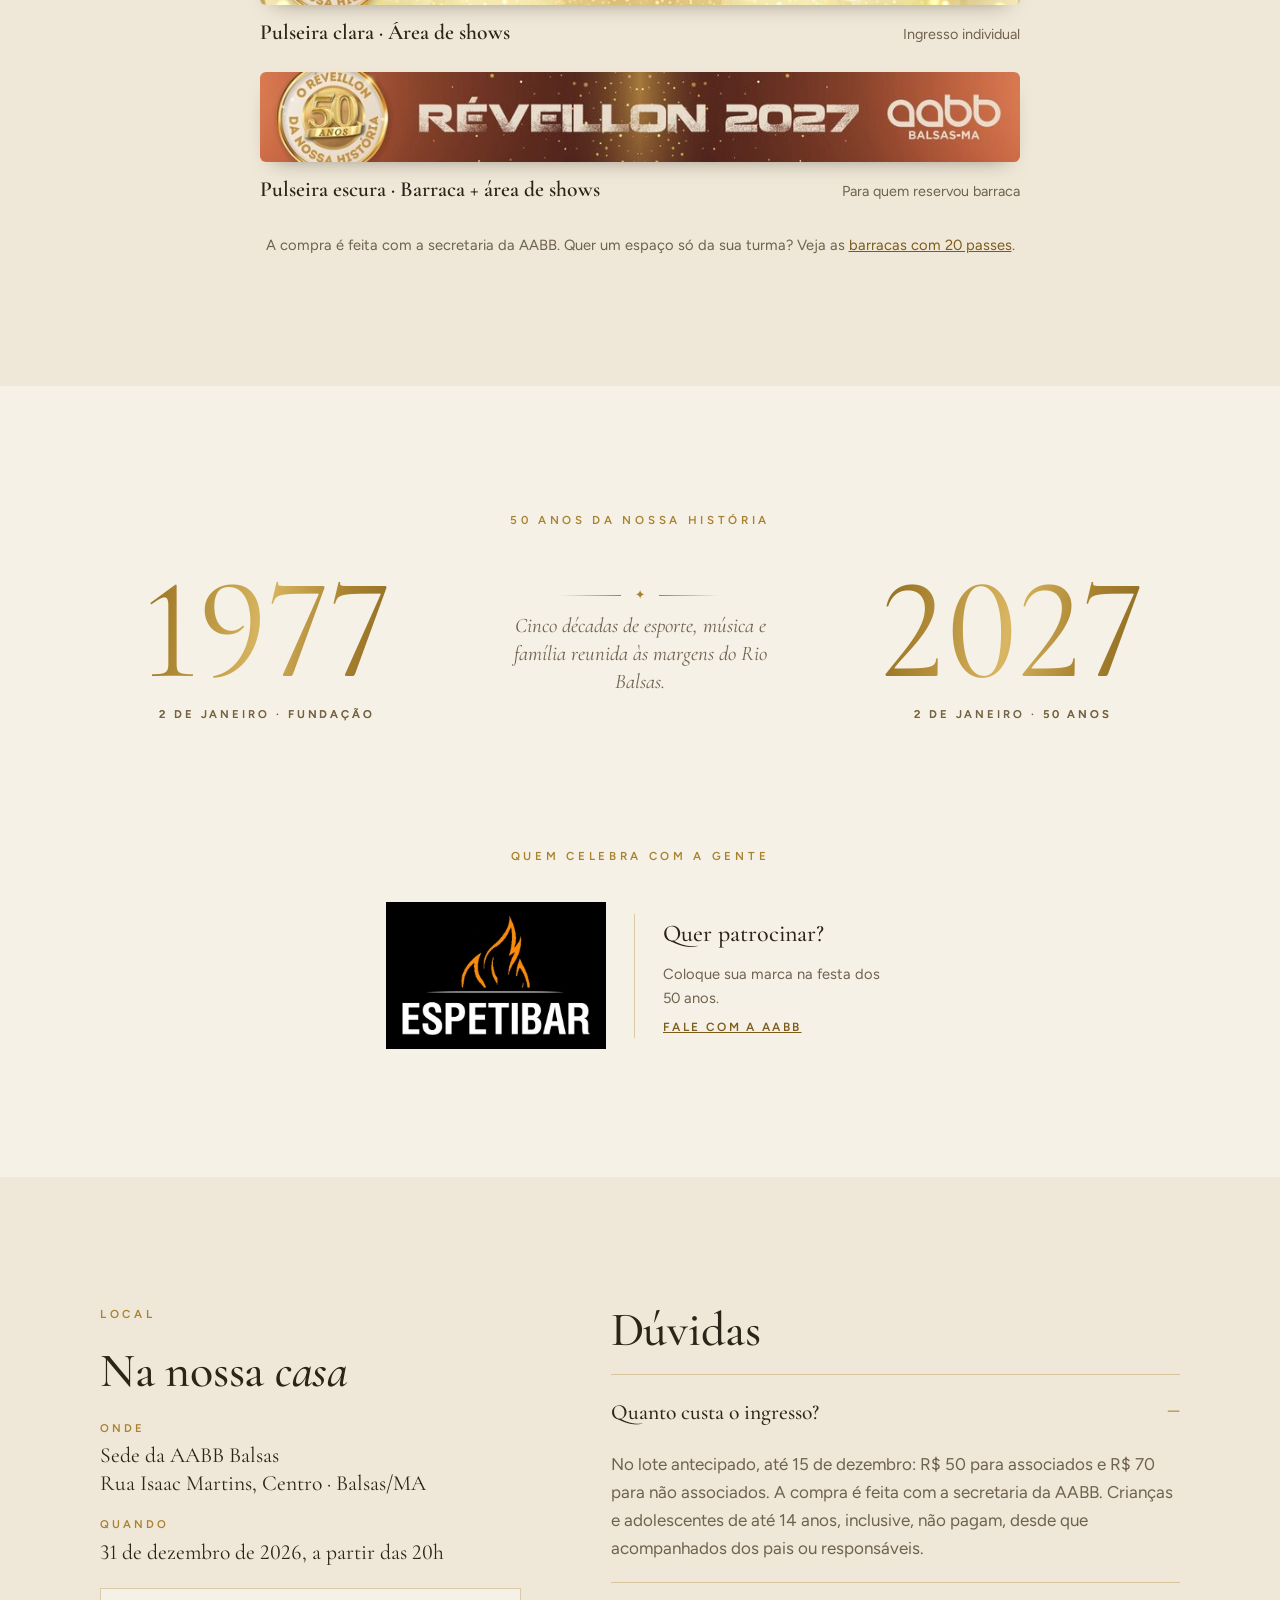
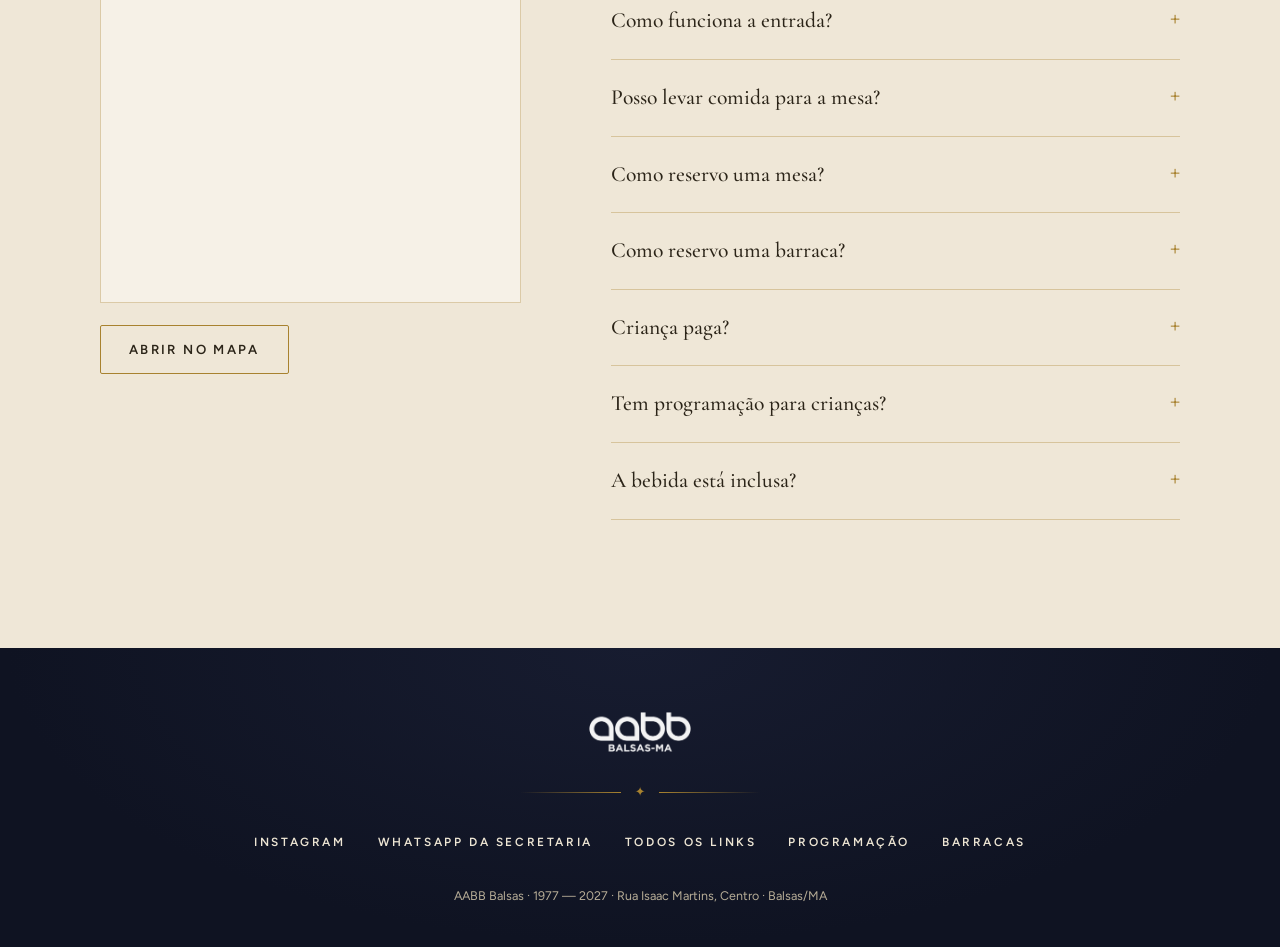
==== commit beee5a4e: "Mesas: permitido 1 espumante por mesa Co-Authored-By: Claude Opus 5.5 <noreply@anthropic.com> Claude" ====
--- a/public/index.html
+++ b/public/index.html
@@ -573,7 +573,7 @@
         <h2>Dúvidas</h2>
         <details open><summary>Quanto custa o ingresso?</summary><p>No lote antecipado, até 15 de dezembro: R$ 50 para associados e R$ 70 para não associados. A compra é feita com a secretaria da AABB. Crianças e adolescentes de até 14 anos, inclusive, não pagam, desde que acompanhados dos pais ou responsáveis.</p></details>
         <details><summary>Como funciona a entrada?</summary><p>O acesso é feito por pulseira. A clara dá acesso à área de shows. A escura é de quem reservou barraca e dá acesso à área das barracas e também à área de shows.</p></details>
-        <details><summary>Posso levar comida para a mesa?</summary><p>Pode. Quem reserva mesa pode levar petiscos, lanches, frios e outros alimentos para consumo na própria mesa, de preferência já preparados e porcionados. Bebidas não podem entrar: são compradas só no clube. Facas e objetos cortantes ou pontiagudos também não são permitidos.</p></details>
+        <details><summary>Posso levar comida para a mesa?</summary><p>Pode. Quem reserva mesa pode levar petiscos, lanches, frios e outros alimentos para consumo na própria mesa, de preferência já preparados e porcionados. Cada mesa pode levar 1 garrafa de espumante para o brinde; as demais bebidas são compradas só no clube. Facas e objetos cortantes ou pontiagudos também não são permitidos.</p></details>
         <details><summary>Como reservo uma mesa?</summary><p>Escolha a mesa no <a href="mesas/">mapa do salão</a>, informe se é associado, as cadeiras adicionais e seus dados. A mesa fica separada aguardando o pagamento e é confirmada depois que a administração valida o comprovante.</p></details>
         <details><summary>Como reservo uma barraca?</summary><p>Escolha na página de barracas. Cada uma custa R$ 800, inclui 20 passes e é paga por Pix ou cartão em até 3x. A reserva vale depois que a administração valida o comprovante.</p></details>
         <details><summary>Criança paga?</summary><p>Não. Crianças e adolescentes de até 14 anos, inclusive, têm acesso gratuito, desde que acompanhados dos pais ou responsáveis.</p></details>
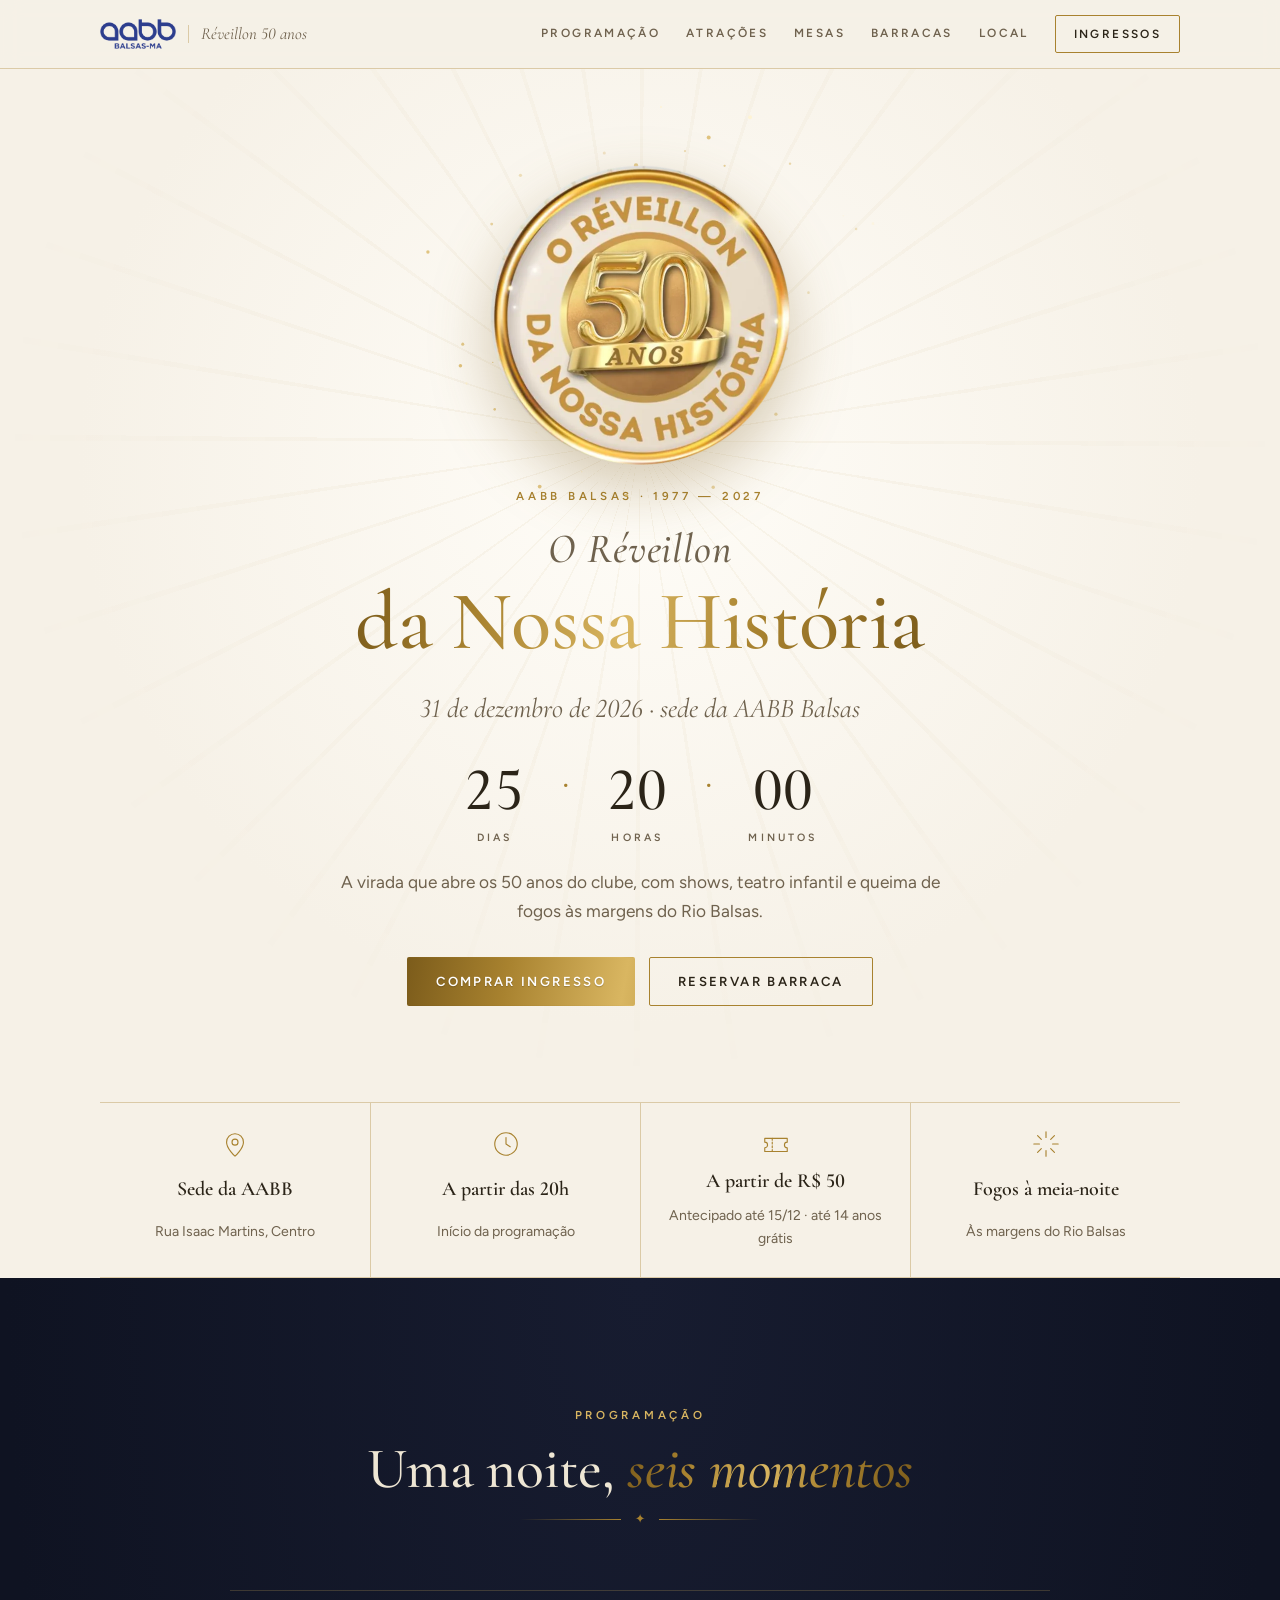
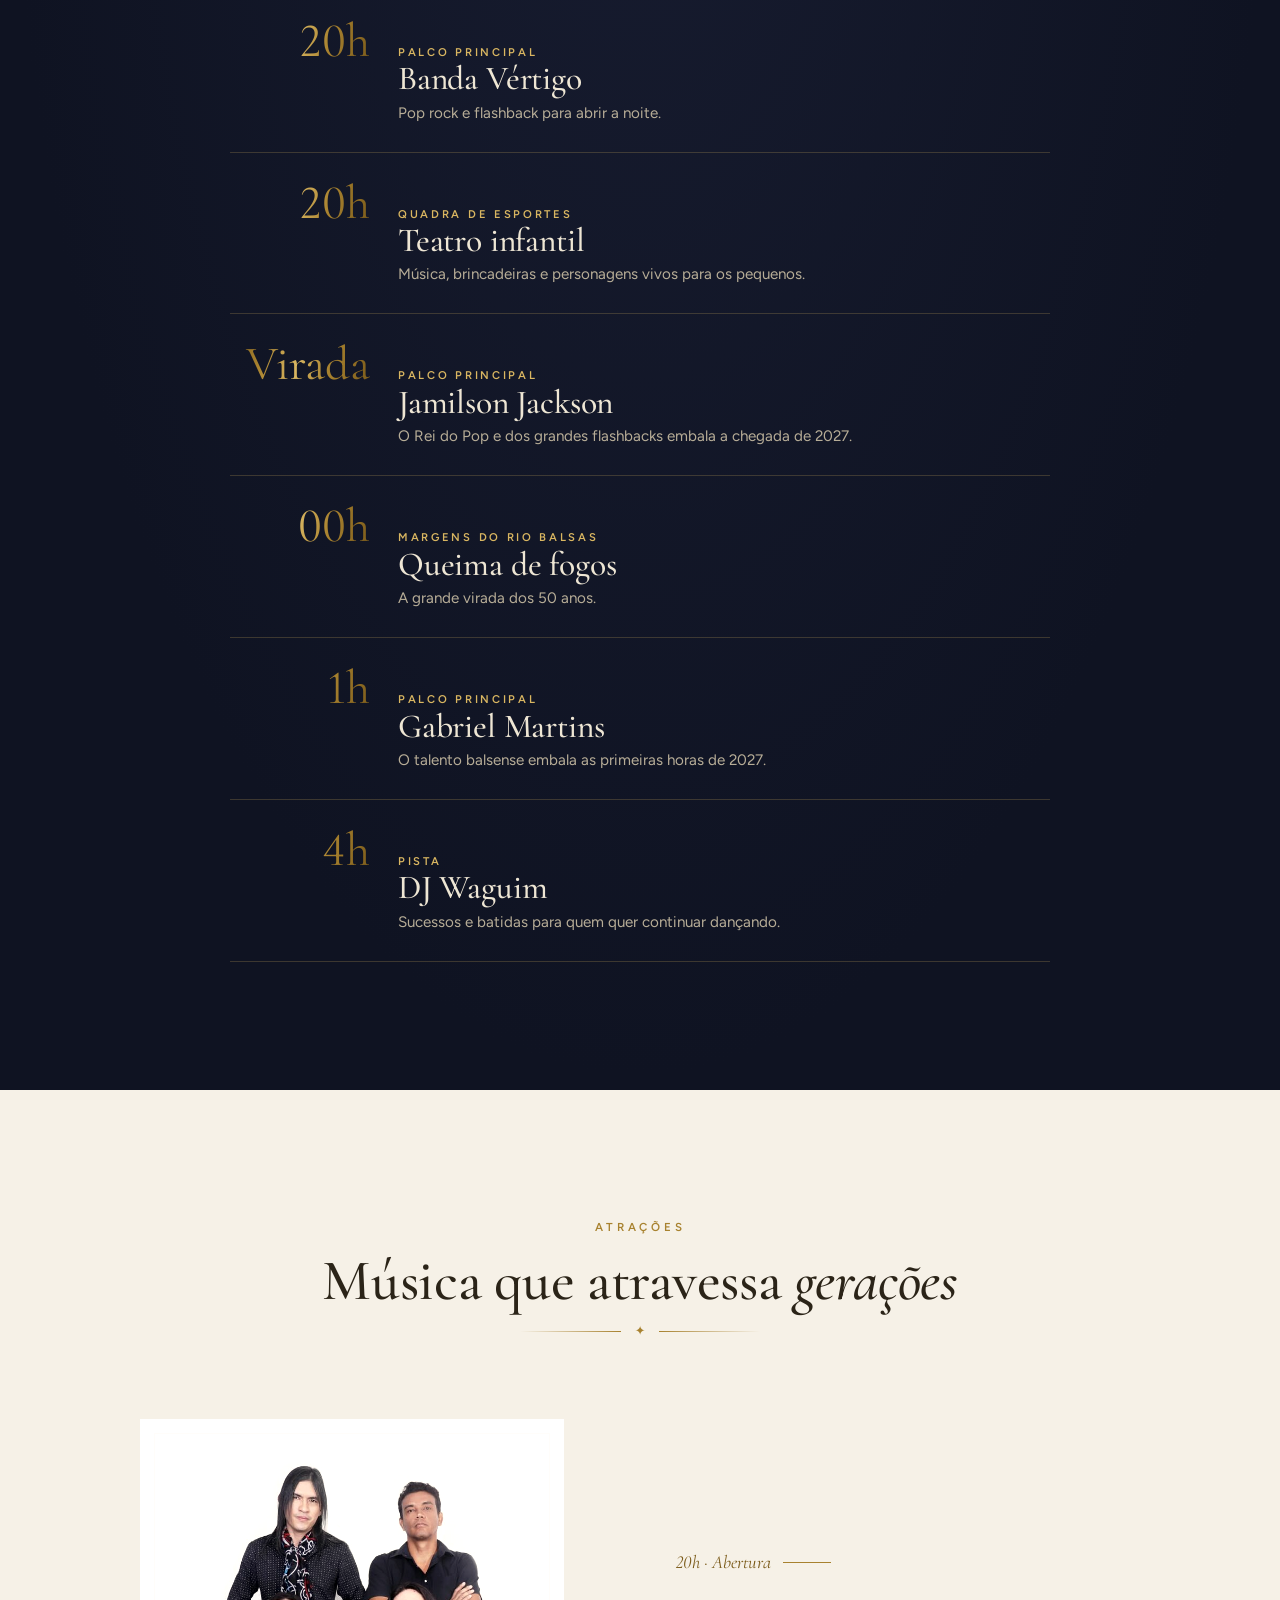
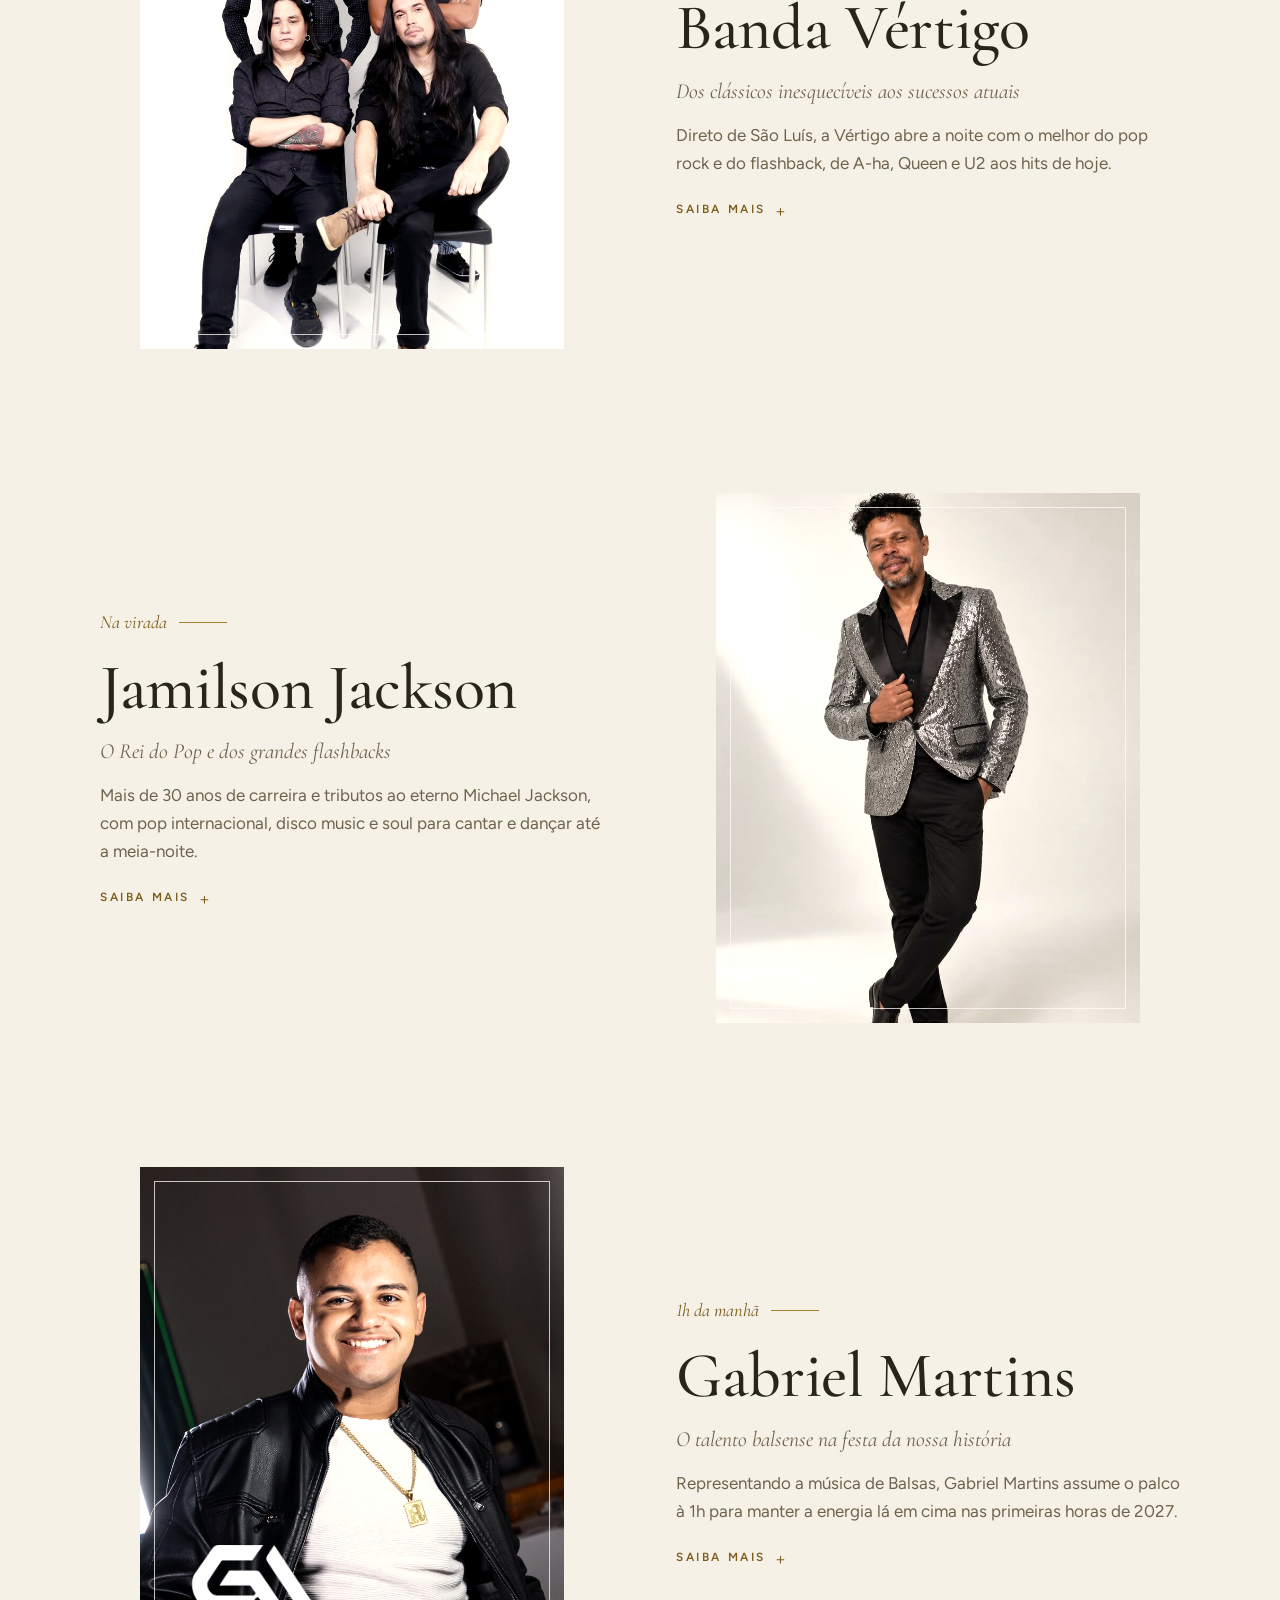
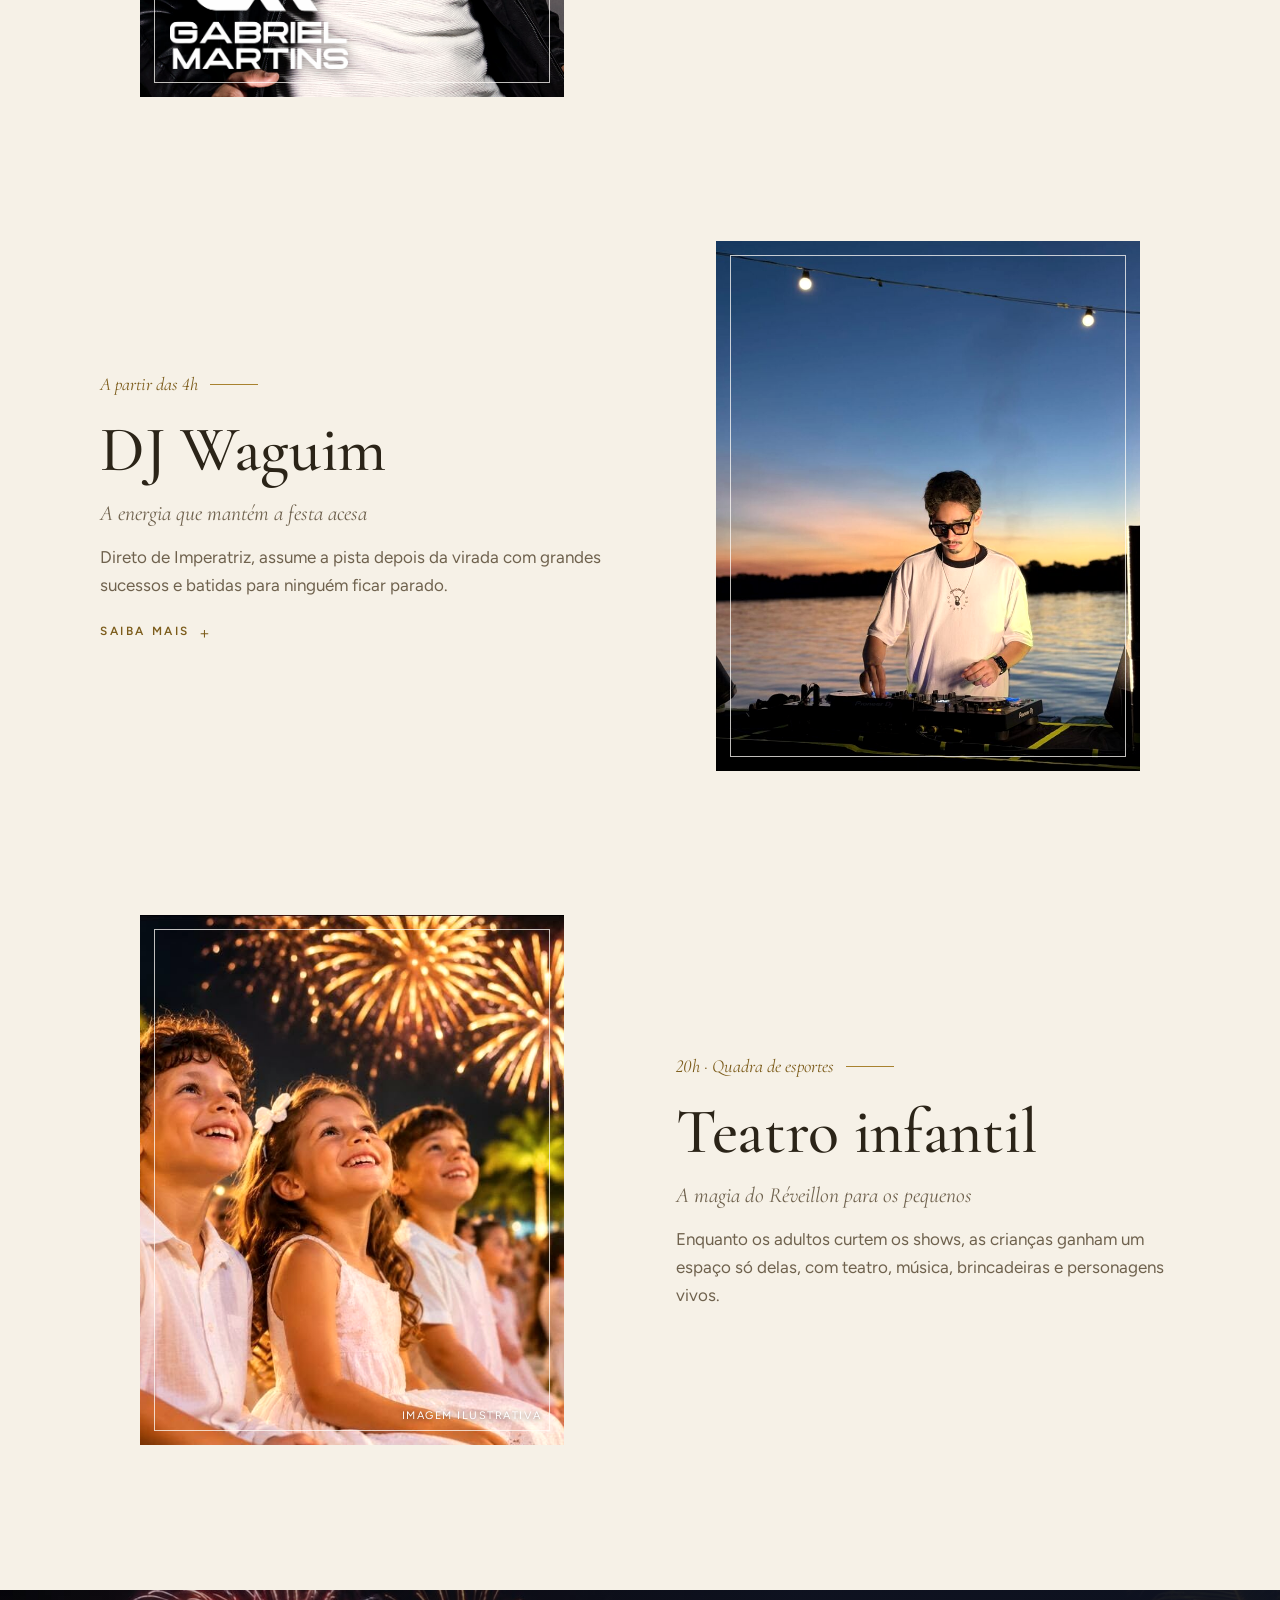
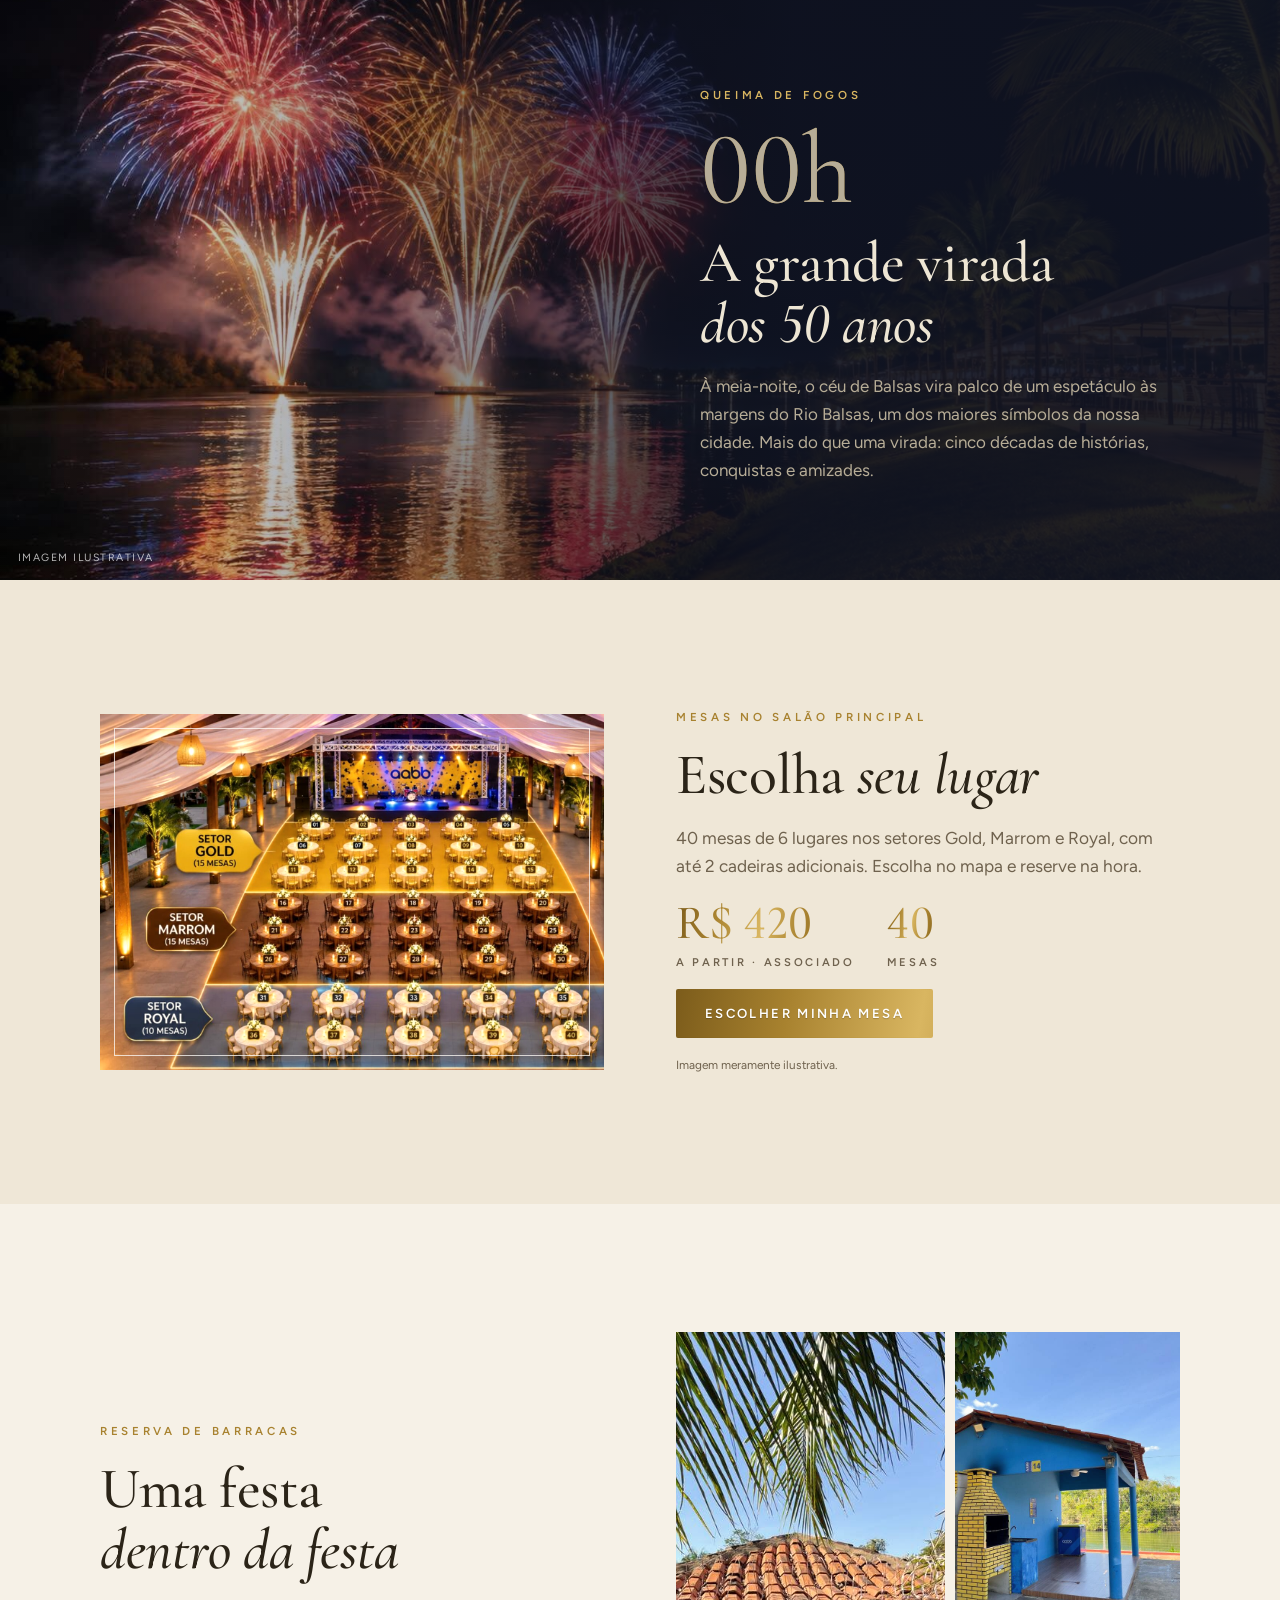
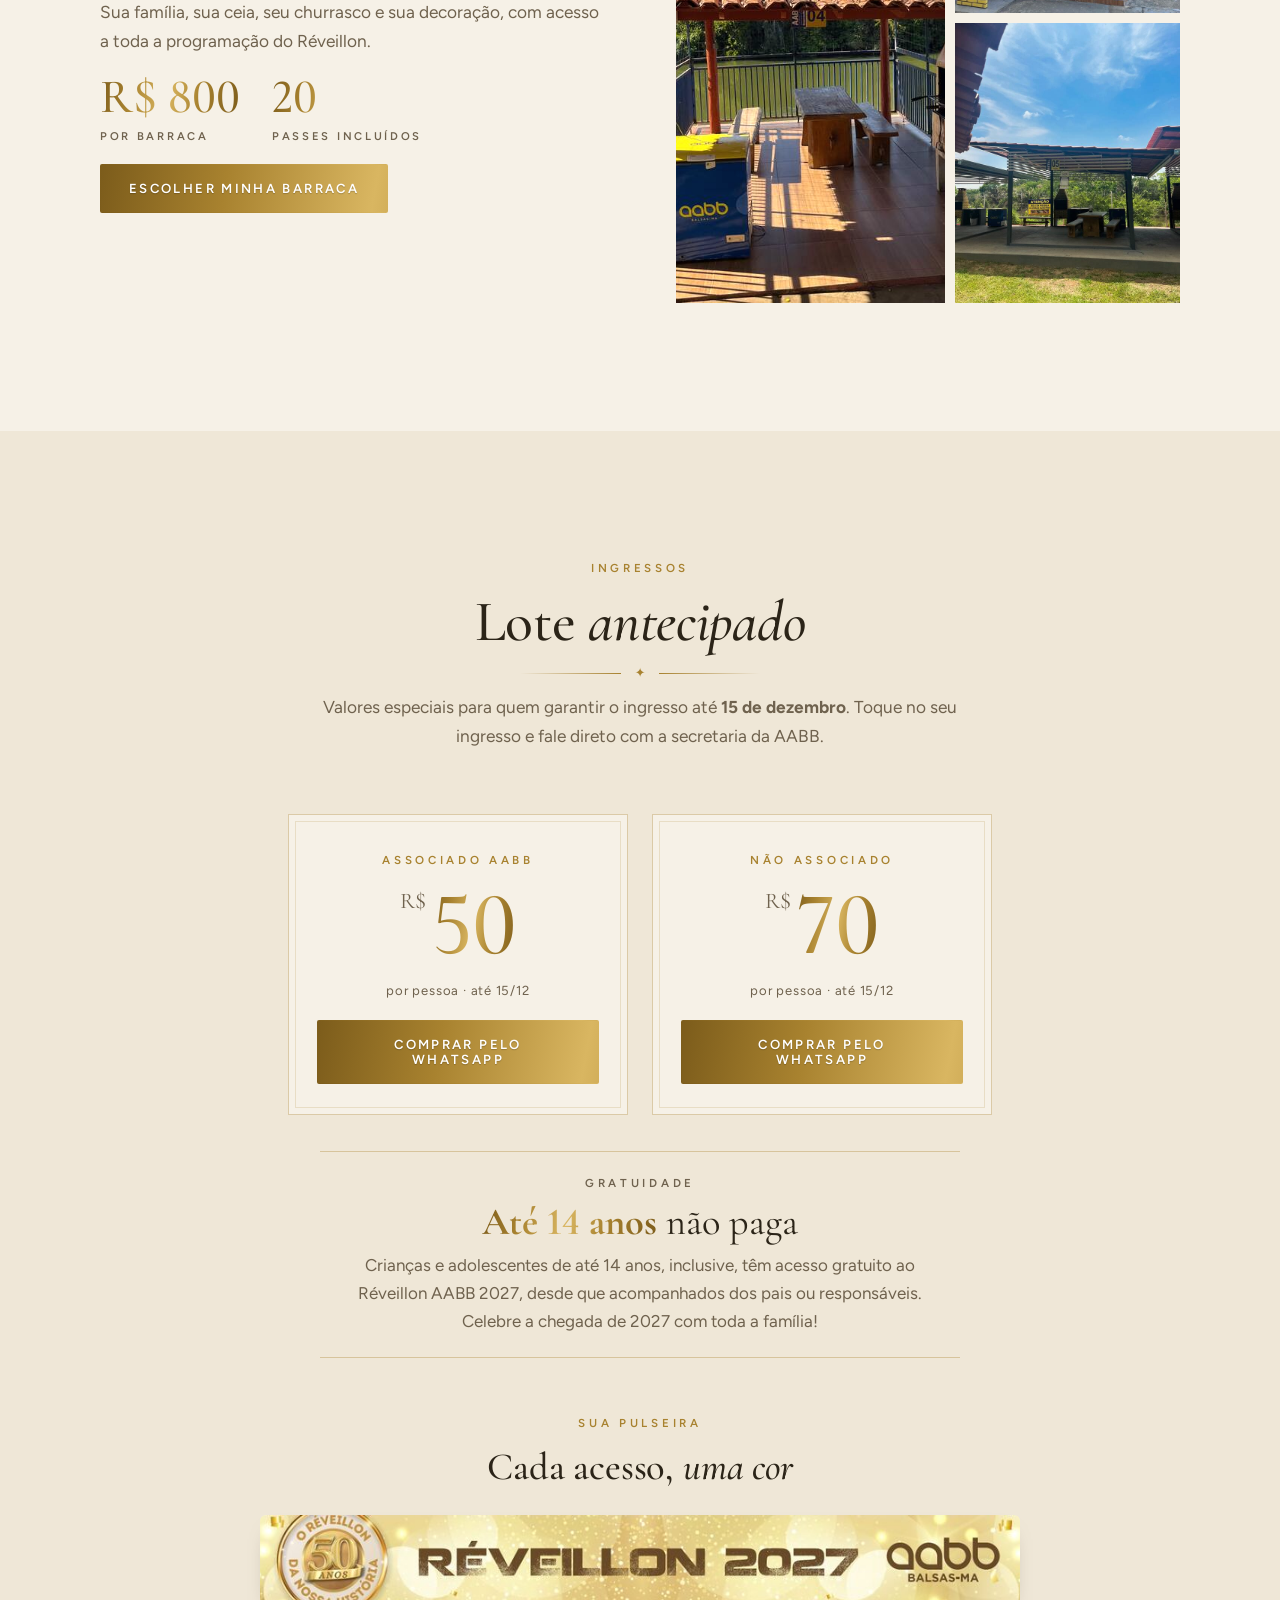
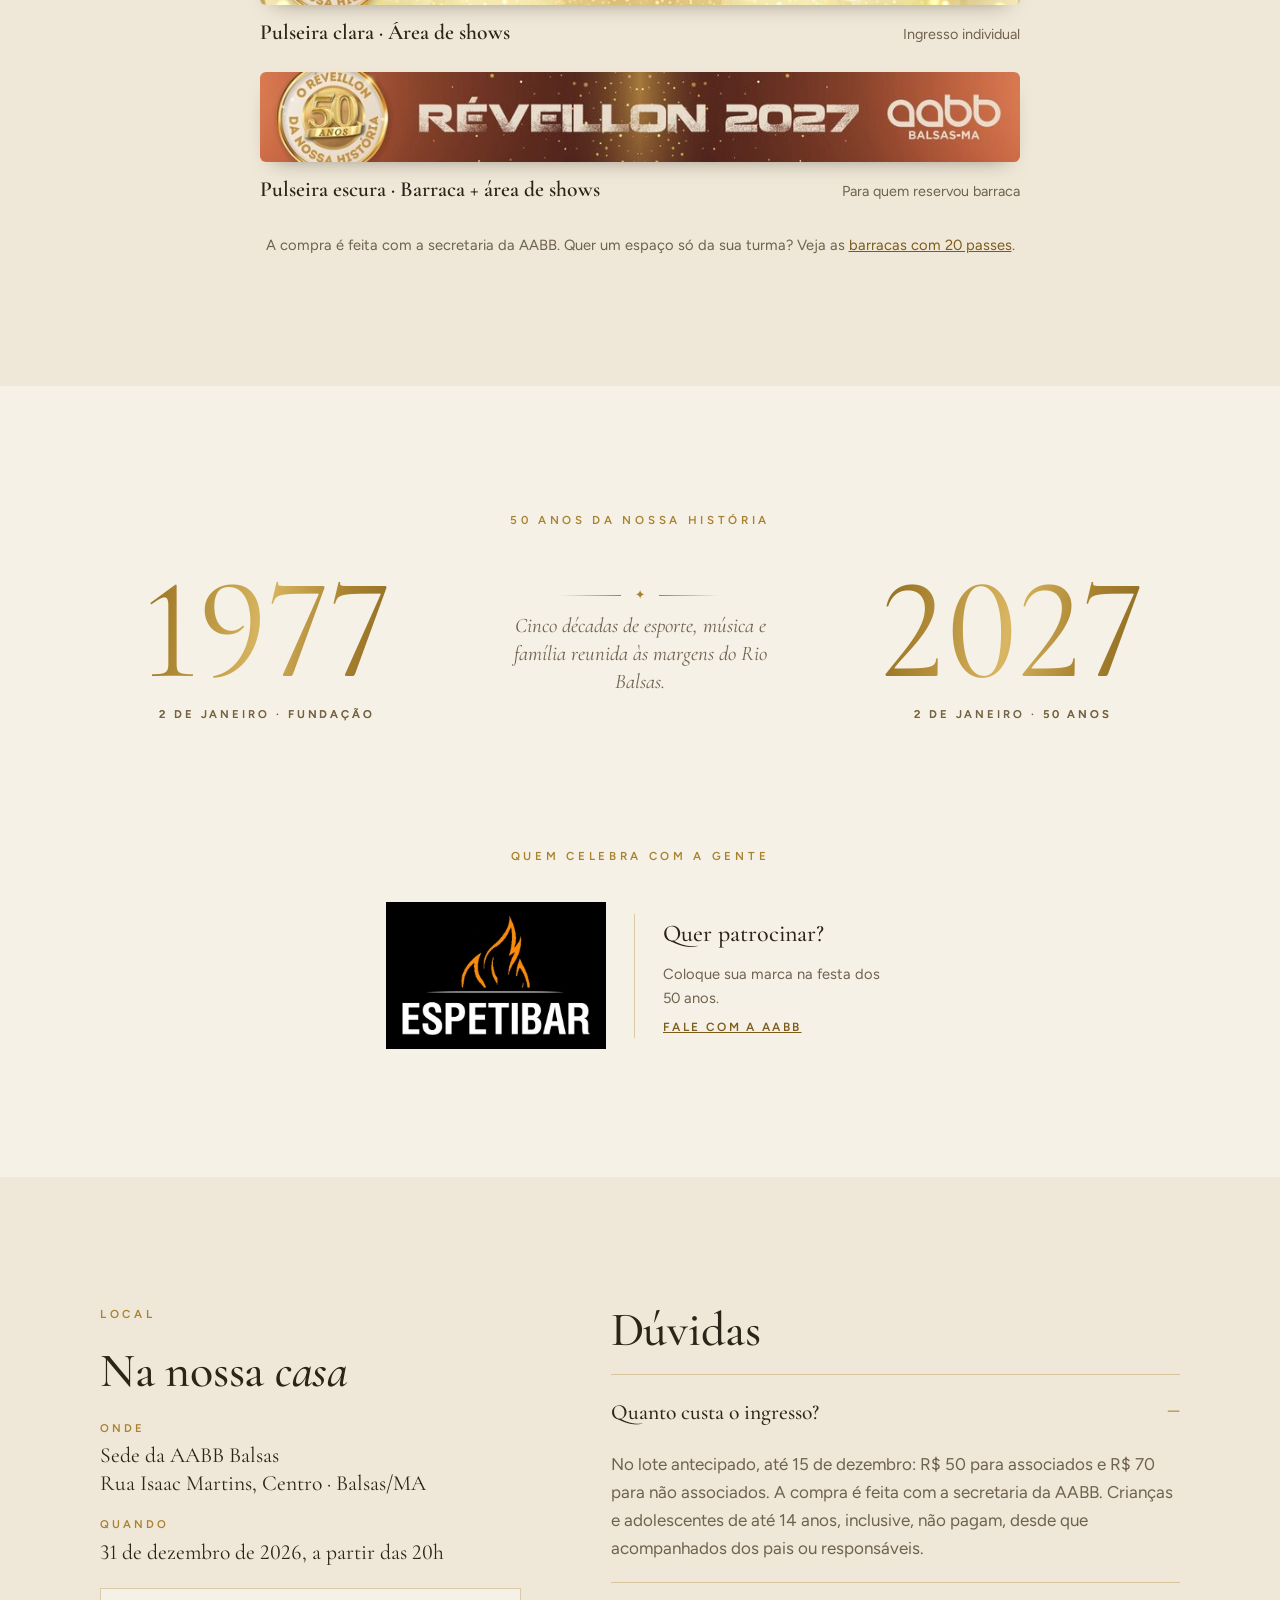
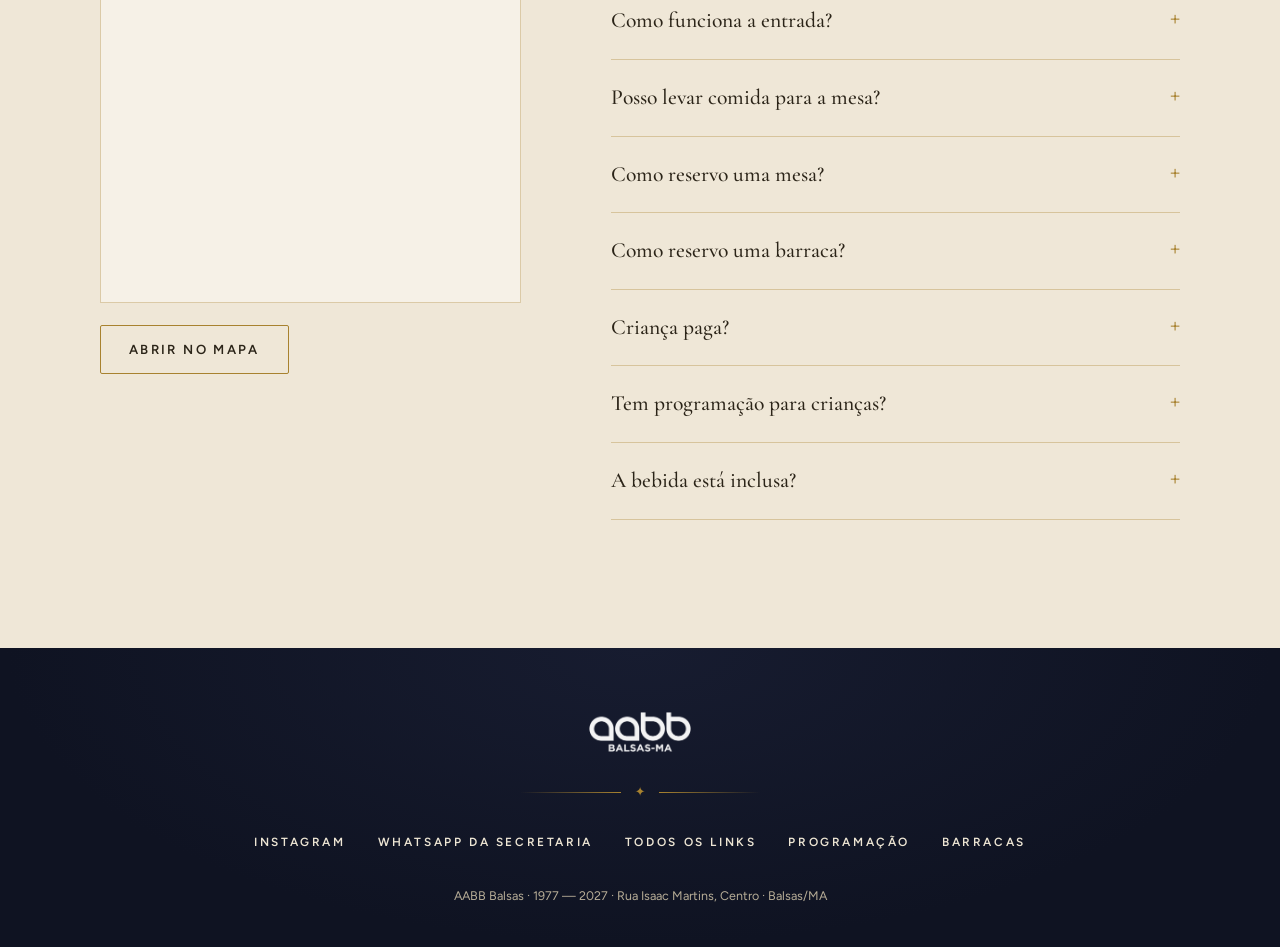
==== commit a00809c3: "Painel de cliques nos patrocinadores (contagem no Durable Object) Co-Authored-By: Claude Opus 5.5 <n" ====
--- a/public/index.html
+++ b/public/index.html
@@ -549,7 +549,7 @@
         <p class="eyebrow" id="t-pat">Quem celebra com a gente</p>
       </div>
       <div class="sponsors">
-        <a class="logo" href="https://www.instagram.com/espetibarbls/" target="_blank" rel="noopener" title="Espetibar no Instagram">
+        <a class="logo" href="/ir/espetibar" target="_blank" rel="noopener" title="Espetibar no Instagram">
           <img src="assets/patrocinador-espetibar.jpg" width="600" height="401" loading="lazy" alt="Espetibar. Abre o Instagram @espetibarbls.">
         </a>
         <div class="ask"><b>Quer patrocinar?</b><p style="color:var(--muted);font-size:.92rem">Coloque sua marca na festa dos 50 anos.</p><a href="https://www.instagram.com/aabb.balsas" target="_blank" rel="noopener">Fale com a AABB</a></div>
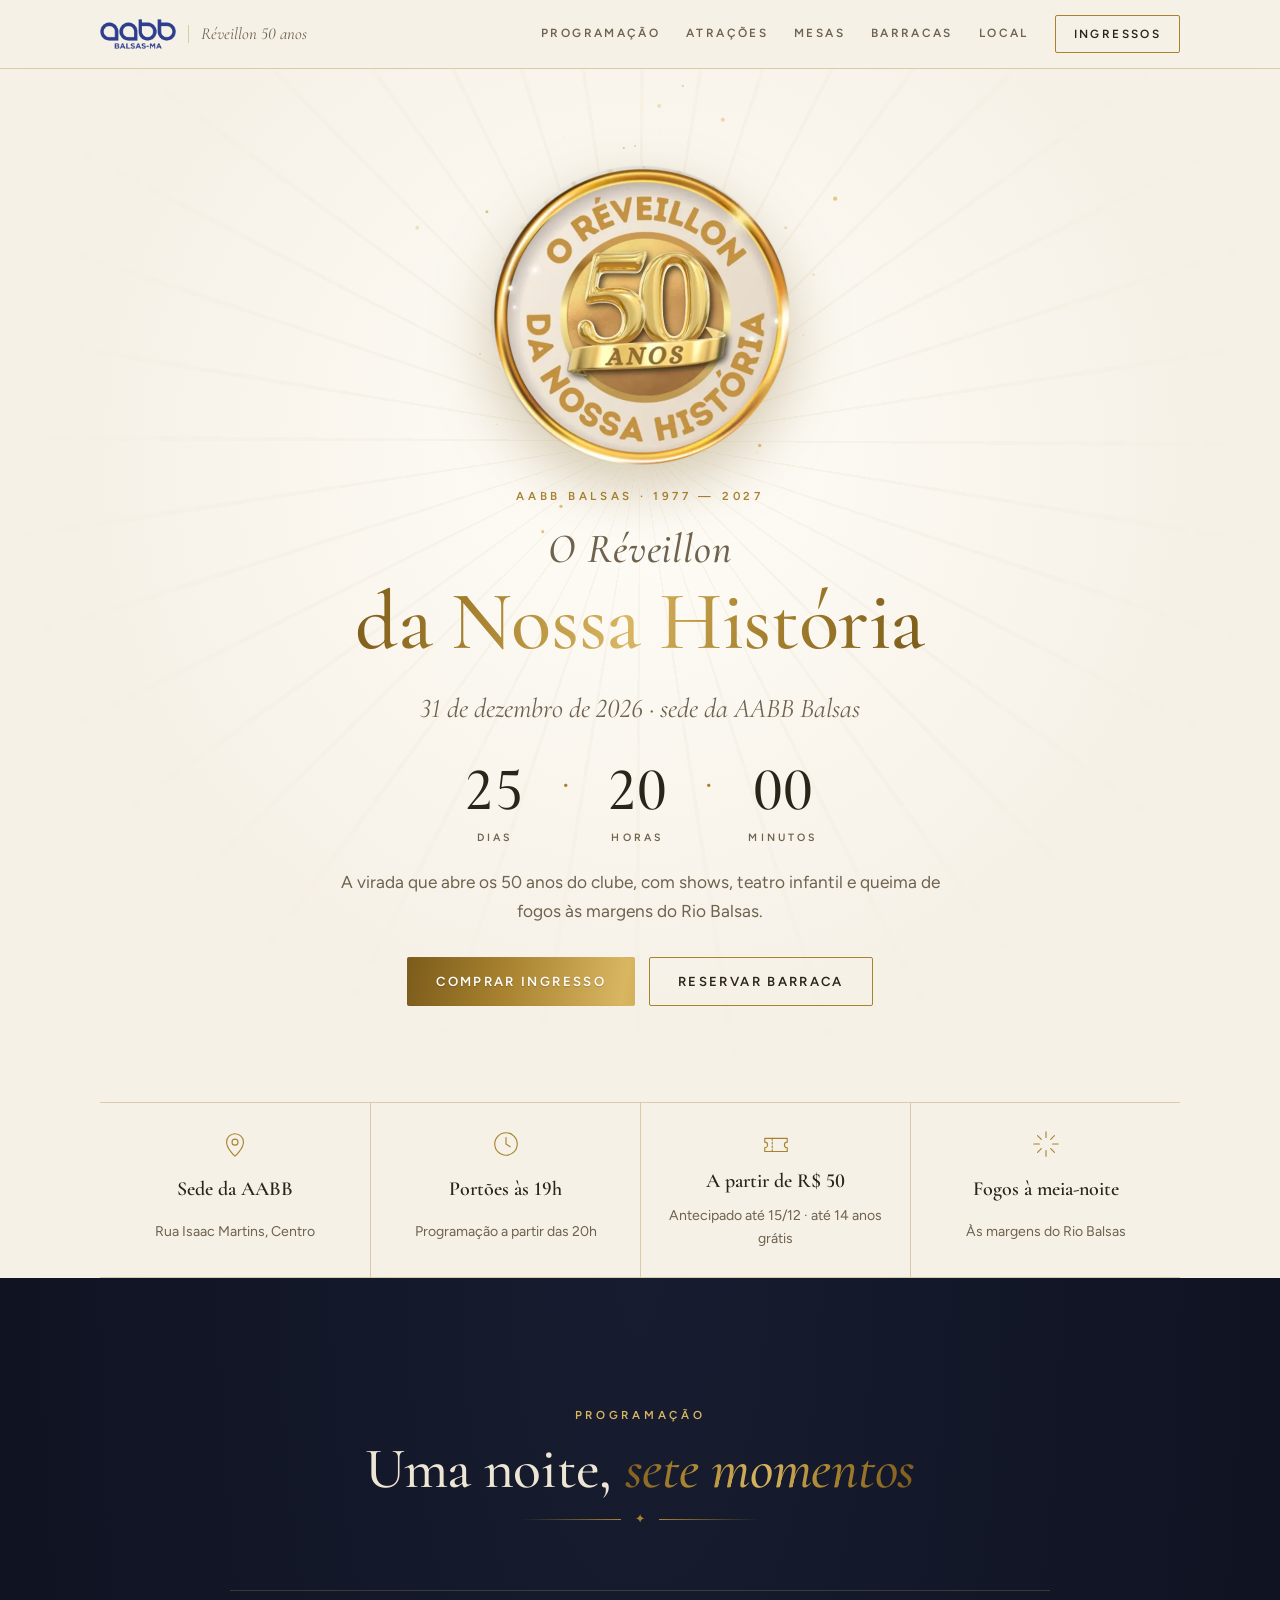
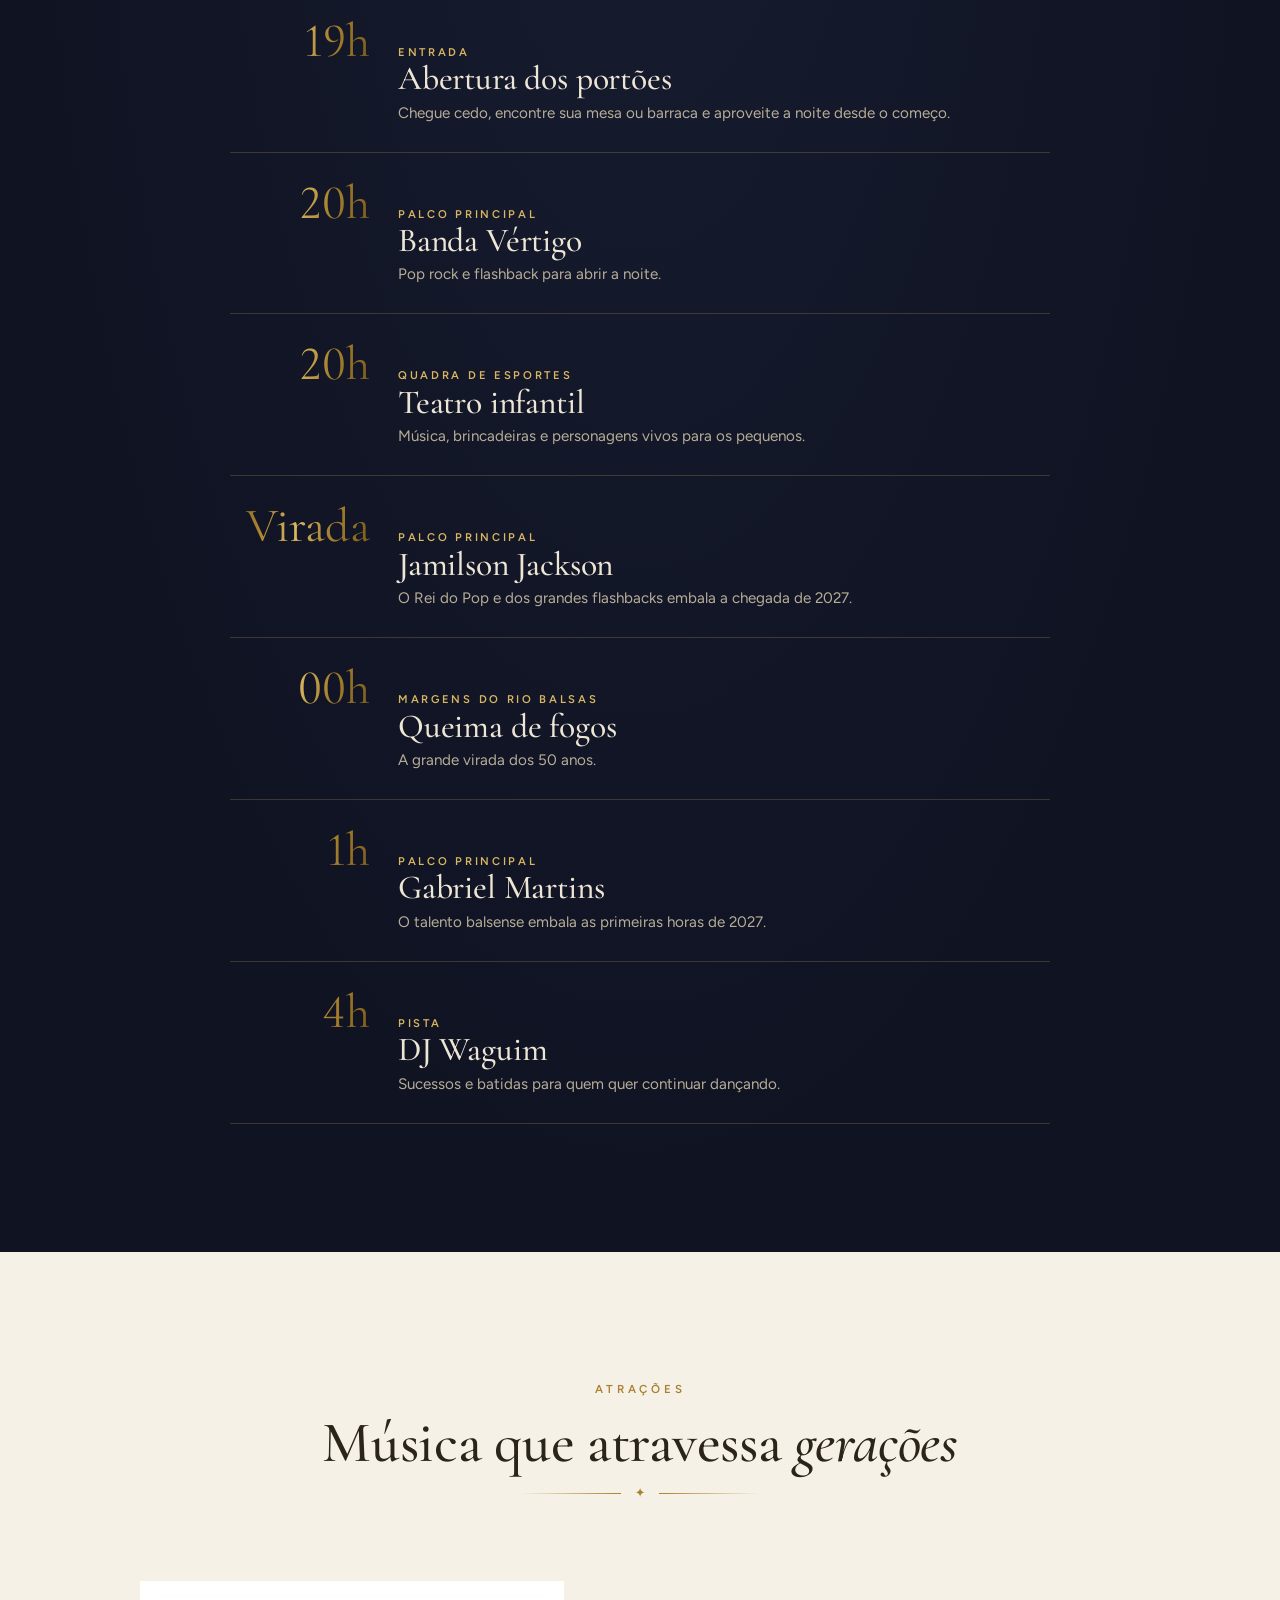
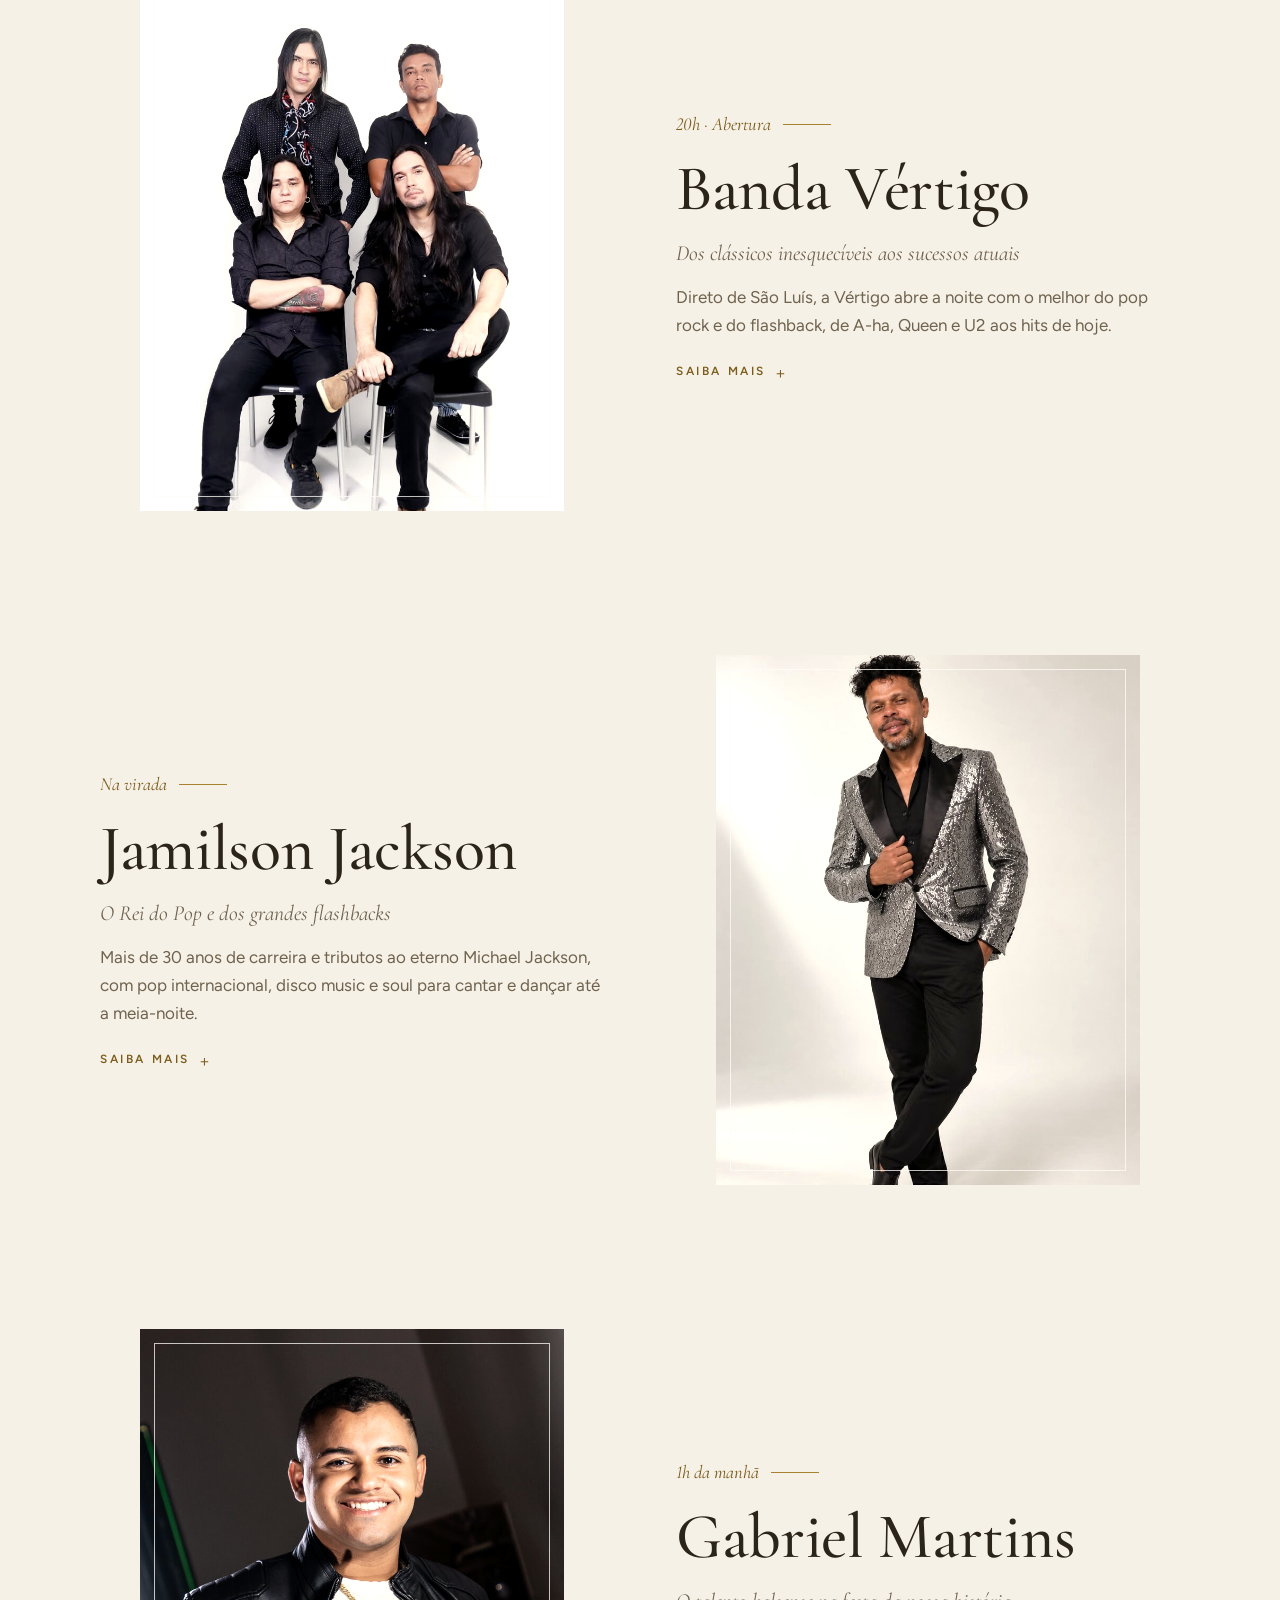
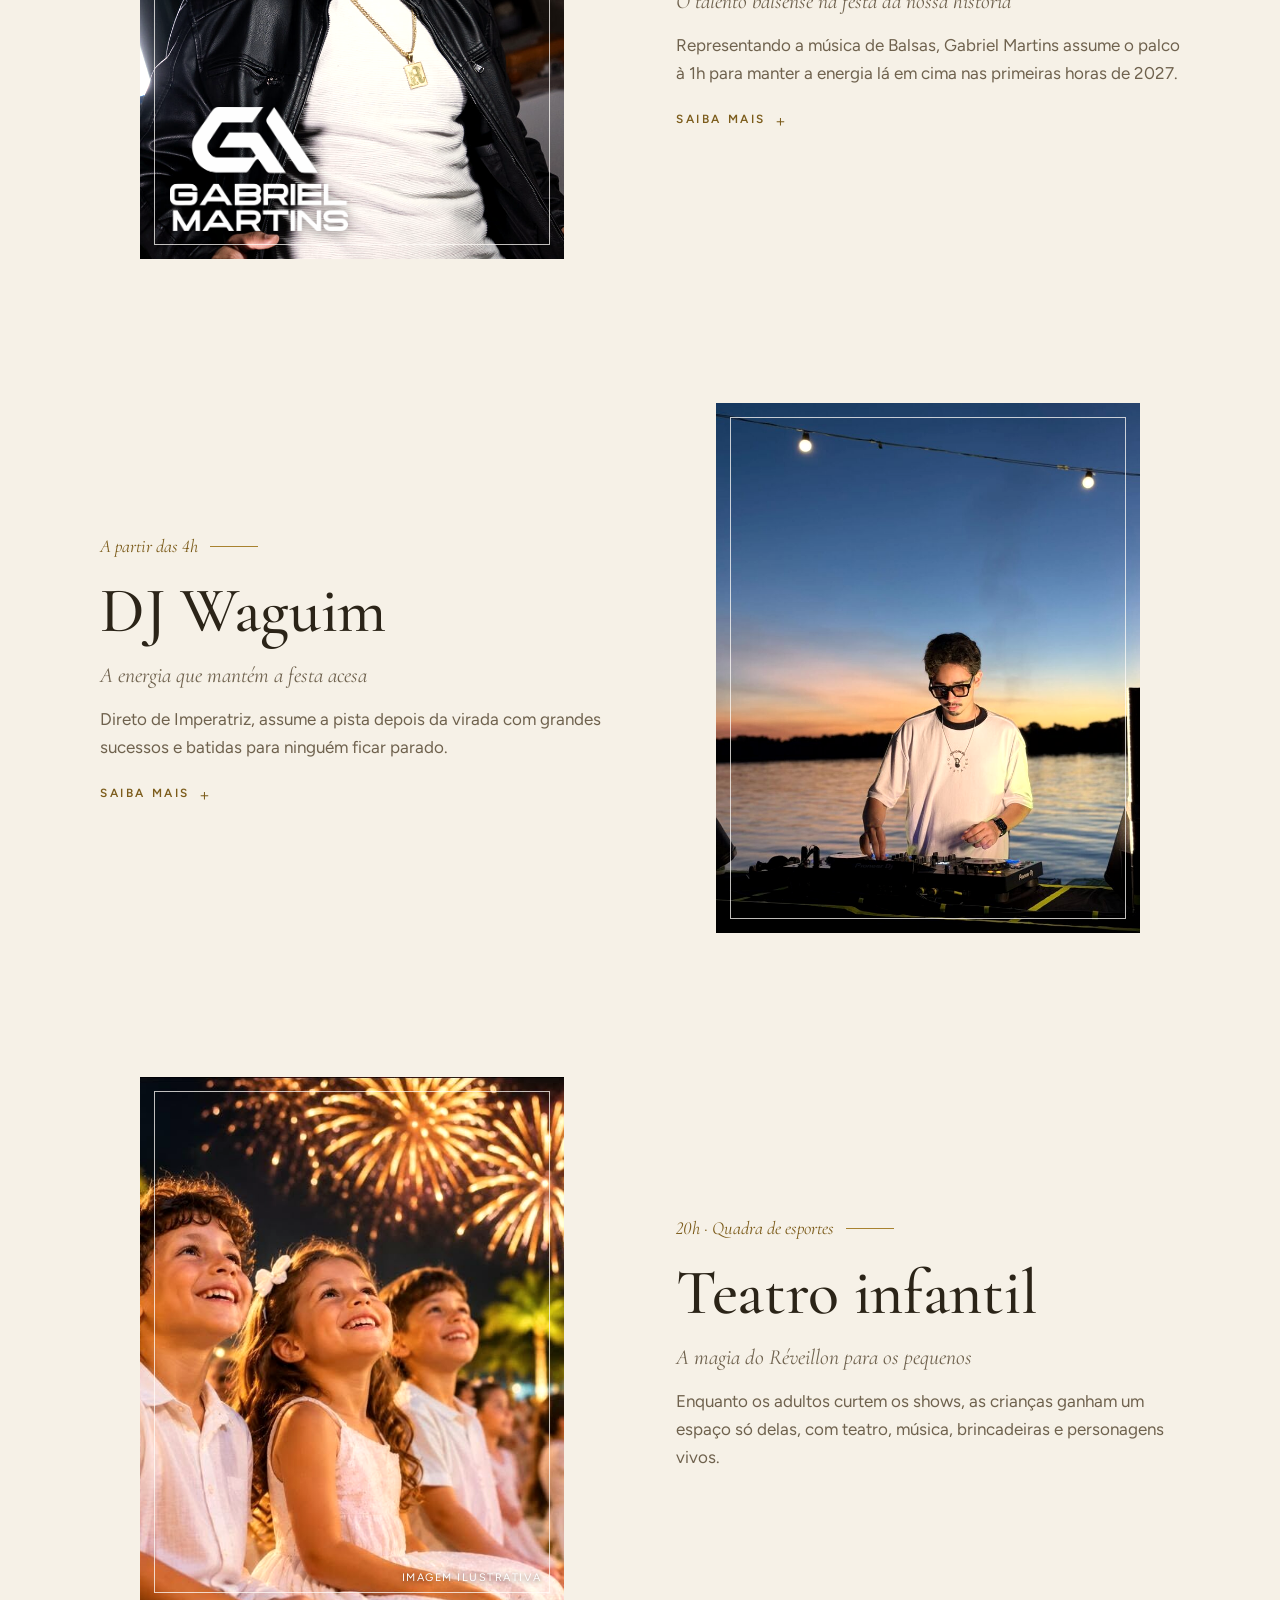
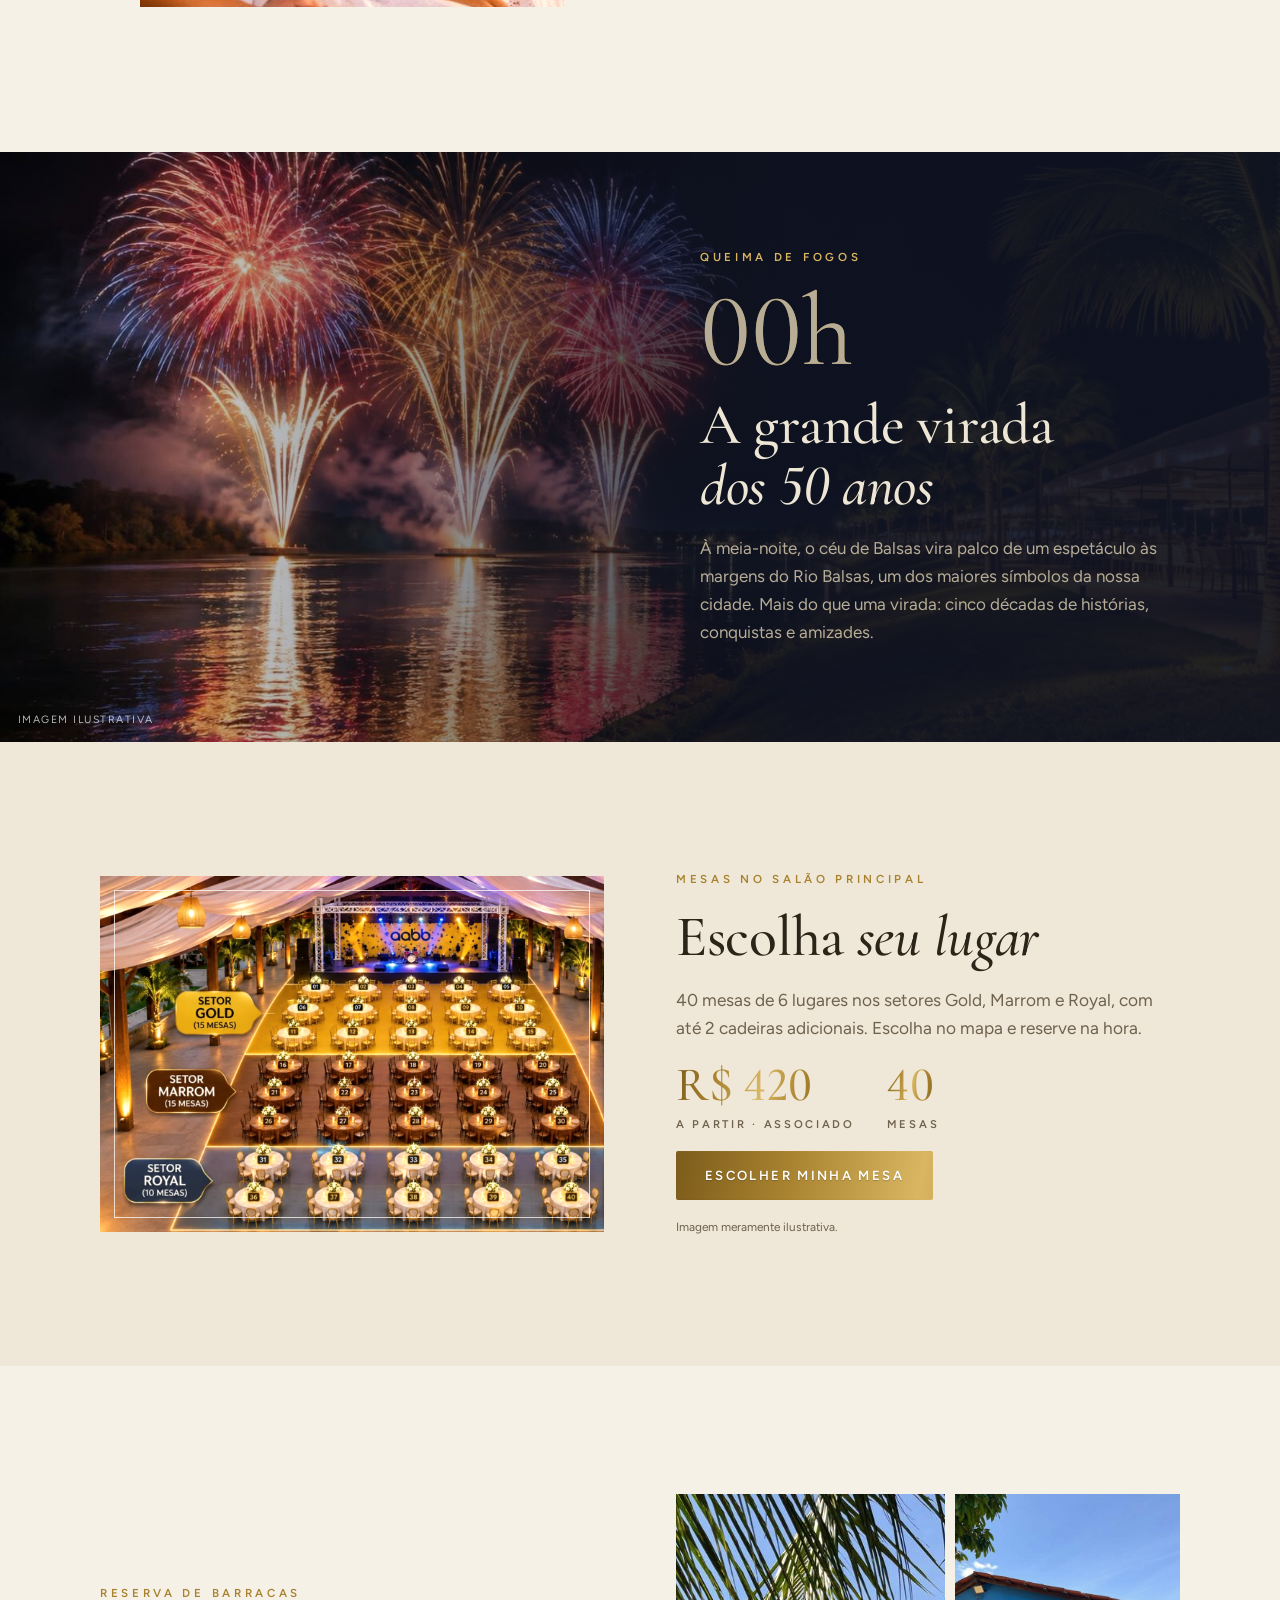
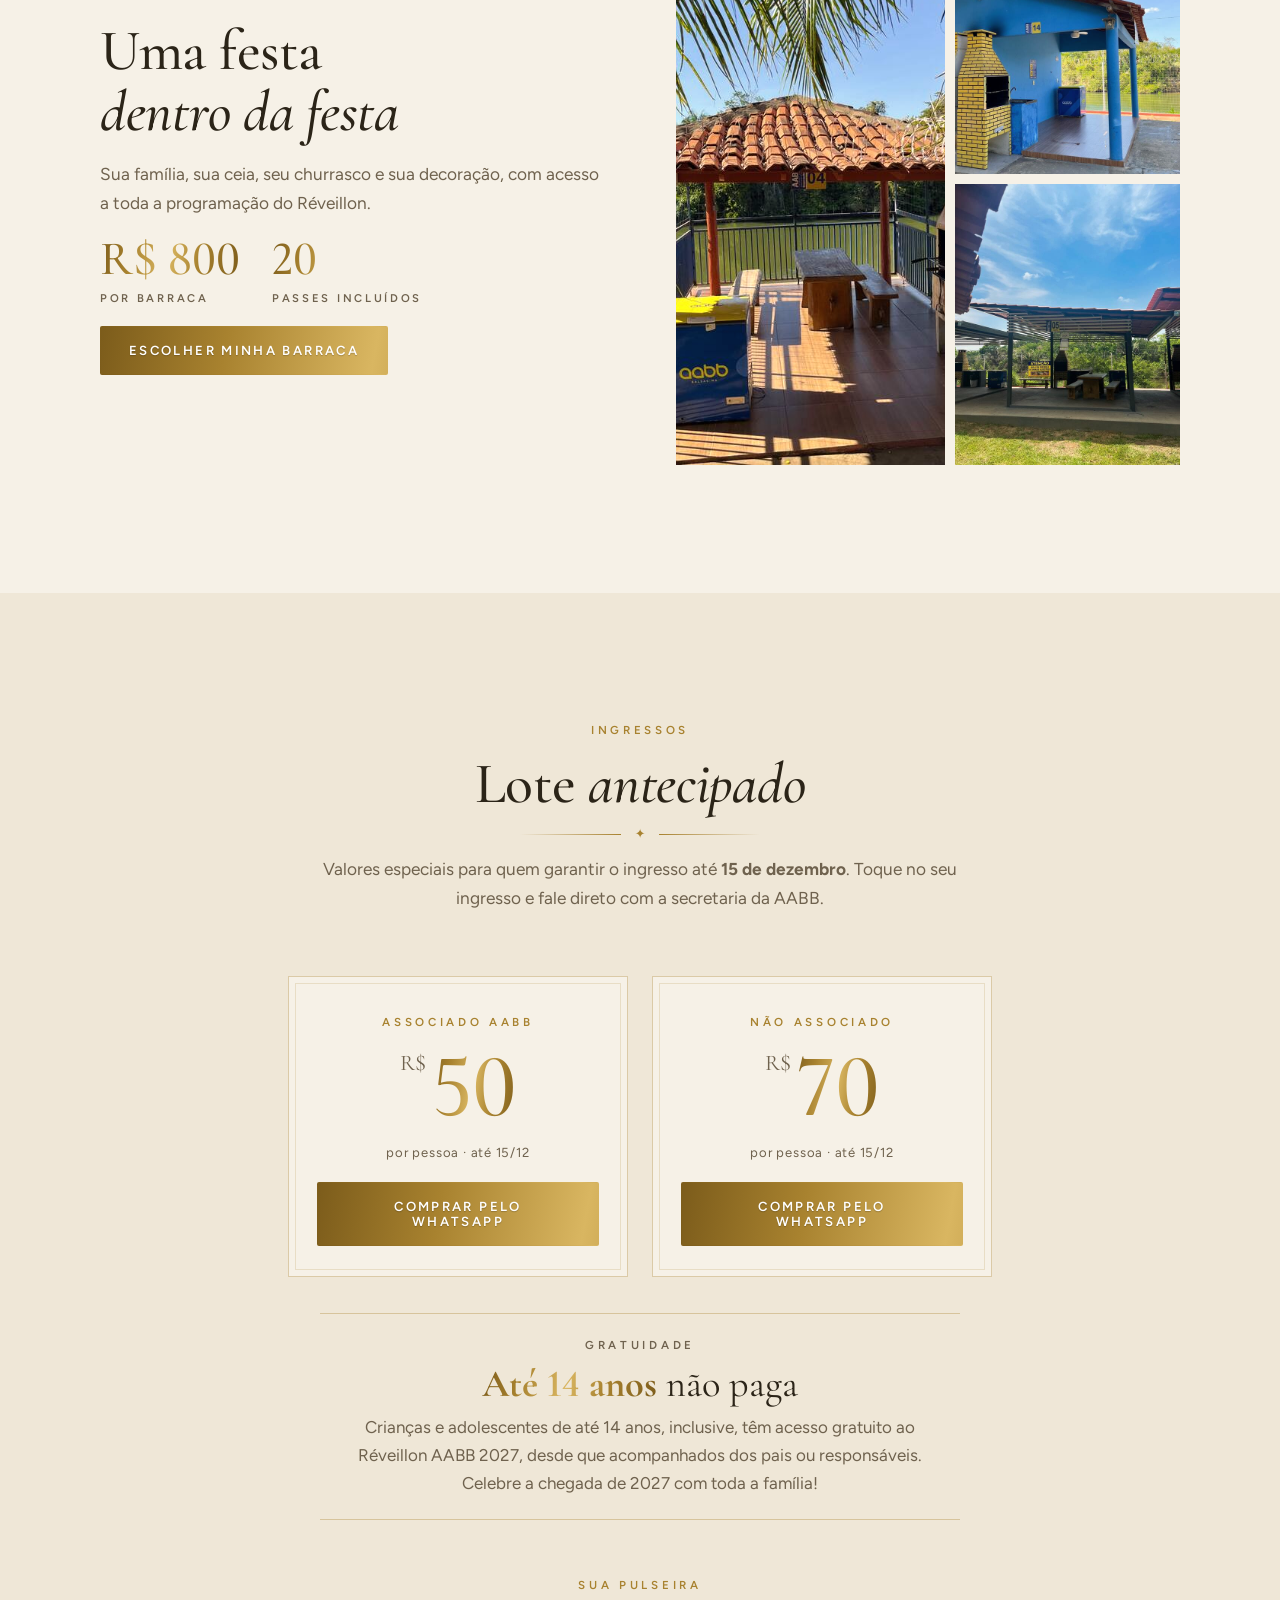
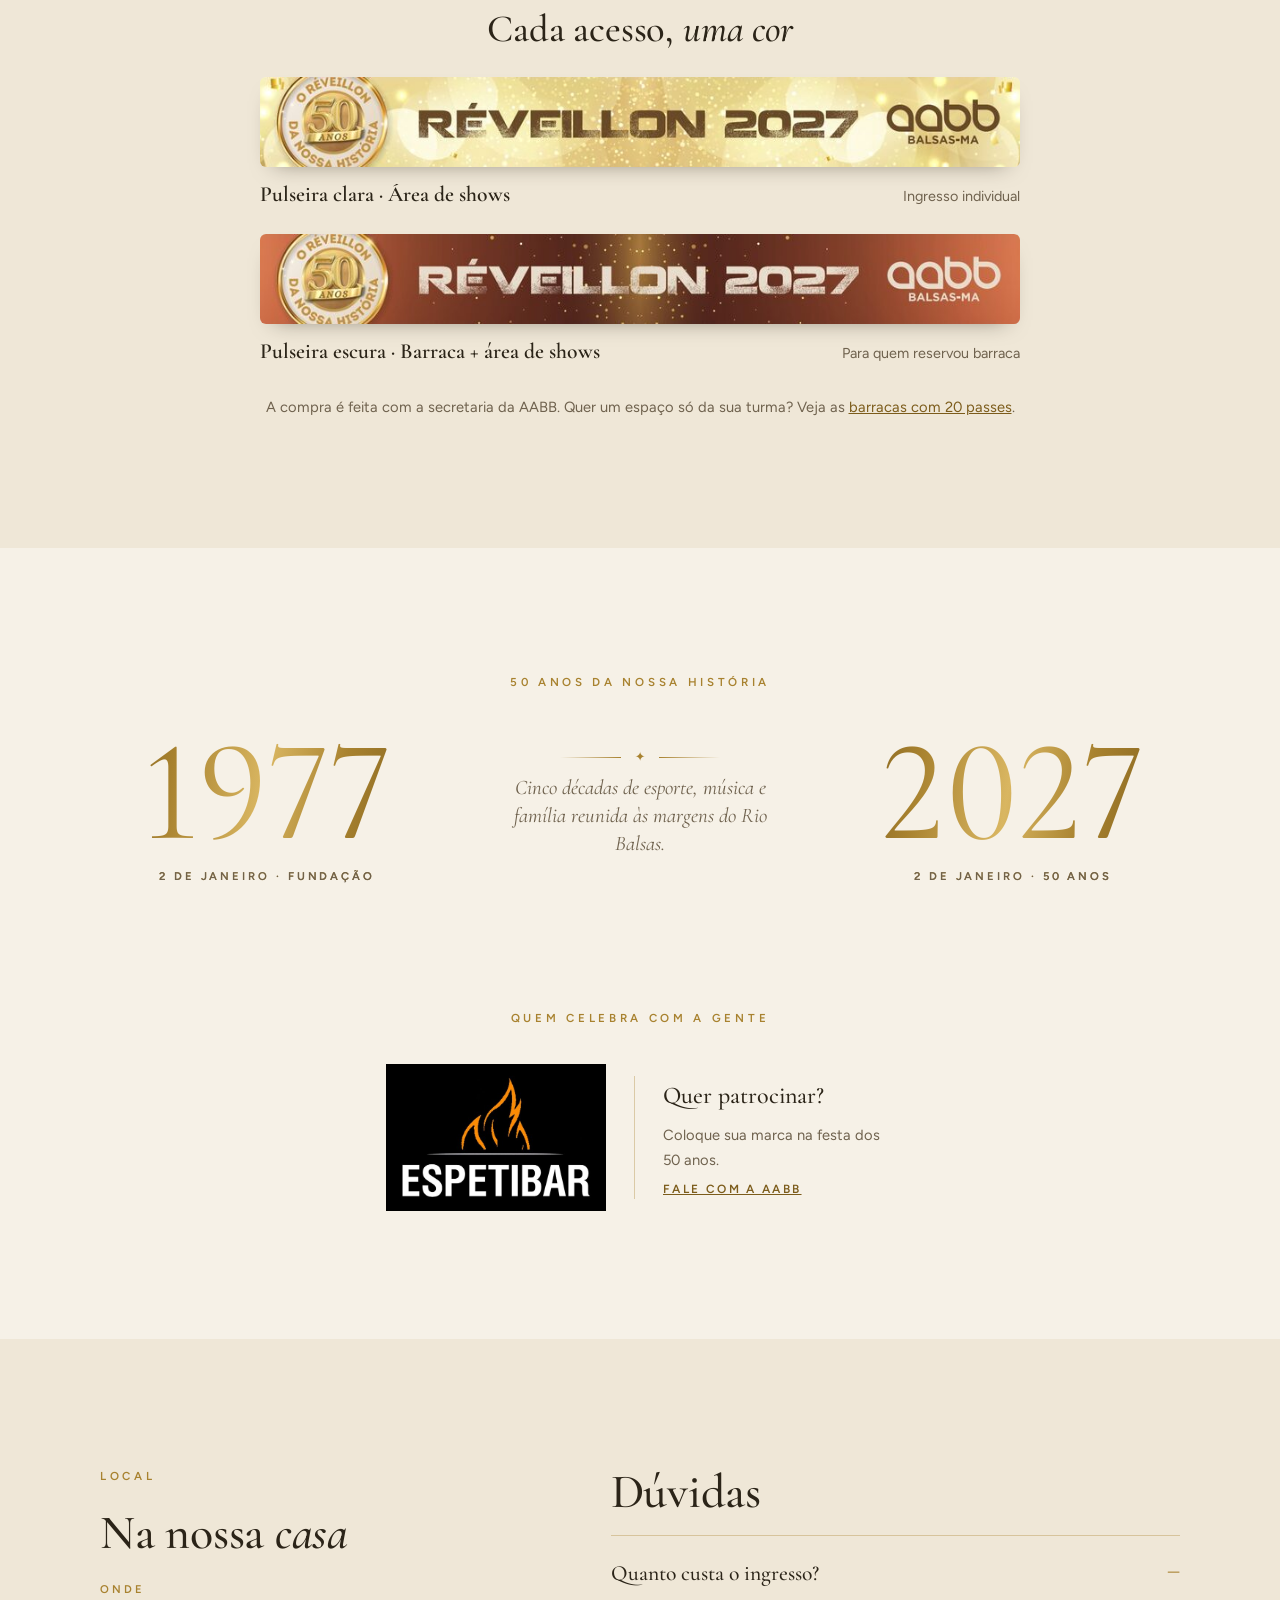
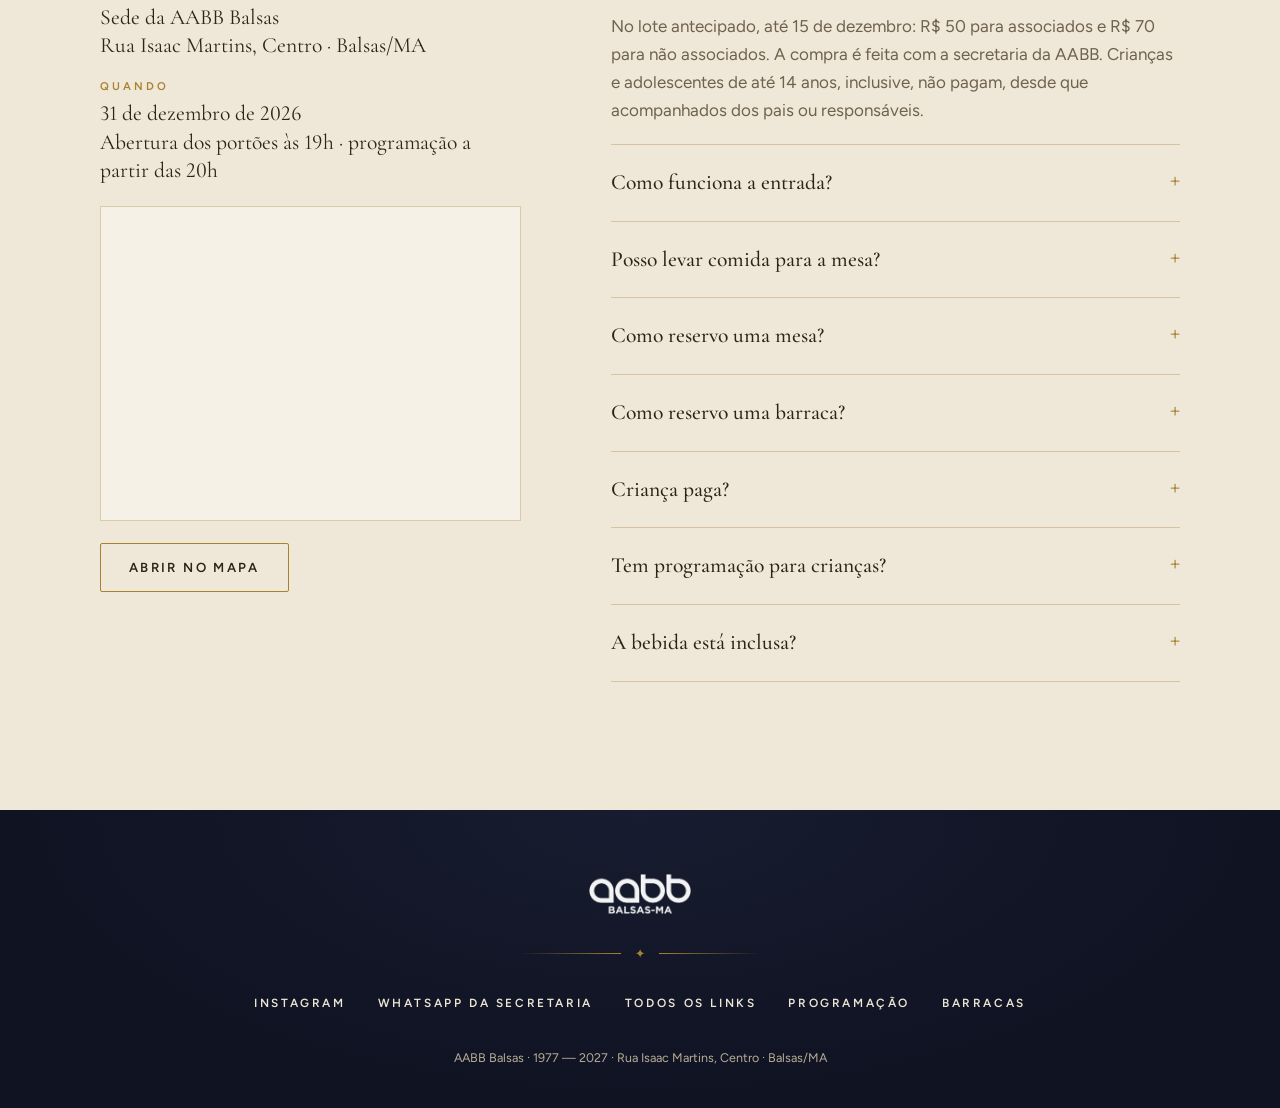
==== commit 08a91cd6: "Abertura dos portões às 19h Co-Authored-By: Claude Opus 5.5 <noreply@anthropic.com> Claude-Session: " ====
--- a/public/index.html
+++ b/public/index.html
@@ -341,7 +341,7 @@
       </div>
       <div>
         <svg viewBox="0 0 32 32" aria-hidden="true"><circle cx="16" cy="16" r="12"/><path d="M16 9v7l4.5 3"/></svg>
-        <b>A partir das 20h</b><span>Início da programação</span>
+        <b>Portões às 19h</b><span>Programação a partir das 20h</span>
       </div>
       <div>
         <svg viewBox="0 0 32 32" aria-hidden="true"><path d="M4 10h24v4a3 3 0 0 0 0 6v4H4v-4a3 3 0 0 0 0-6z"/><path d="M12 10v14" stroke-dasharray="2 2"/></svg>
@@ -358,10 +358,11 @@
     <div class="wrap">
       <div class="head">
         <p class="eyebrow">Programação</p>
-        <h2 id="t-prog">Uma noite, <em class="metal">seis momentos</em></h2>
+        <h2 id="t-prog">Uma noite, <em class="metal">sete momentos</em></h2>
         <div class="rule"><span>✦</span></div>
       </div>
       <ol class="agenda">
+        <li><span class="t metal">19h</span><div><p class="where">Entrada</p><h3>Abertura dos portões</h3><p>Chegue cedo, encontre sua mesa ou barraca e aproveite a noite desde o começo.</p></div></li>
         <li><span class="t metal">20h</span><div><p class="where">Palco principal</p><h3>Banda Vértigo</h3><p>Pop rock e flashback para abrir a noite.</p></div></li>
         <li><span class="t metal">20h</span><div><p class="where">Quadra de esportes</p><h3>Teatro infantil</h3><p>Música, brincadeiras e personagens vivos para os pequenos.</p></div></li>
         <li><span class="t metal">Virada</span><div><p class="where">Palco principal</p><h3>Jamilson Jackson</h3><p>O Rei do Pop e dos grandes flashbacks embala a chegada de 2027.</p></div></li>
@@ -564,7 +565,7 @@
         <h2 id="t-local">Na nossa <em>casa</em></h2>
         <dl>
           <div><dt>Onde</dt><dd>Sede da AABB Balsas<br>Rua Isaac Martins, Centro · Balsas/MA</dd></div>
-          <div><dt>Quando</dt><dd>31 de dezembro de 2026, a partir das 20h</dd></div>
+          <div><dt>Quando</dt><dd>31 de dezembro de 2026<br>Abertura dos portões às 19h · programação a partir das 20h</dd></div>
         </dl>
         <div class="map"><iframe title="Mapa da sede da AABB Balsas" loading="lazy" referrerpolicy="no-referrer-when-downgrade" src="https://www.google.com/maps?q=-7.528043,-46.028329&amp;z=17&amp;output=embed"></iframe></div>
         <div><a class="btn" href="https://www.google.com/maps/search/?api=1&amp;query=-7.528043,-46.028329" target="_blank" rel="noopener">Abrir no mapa</a></div>
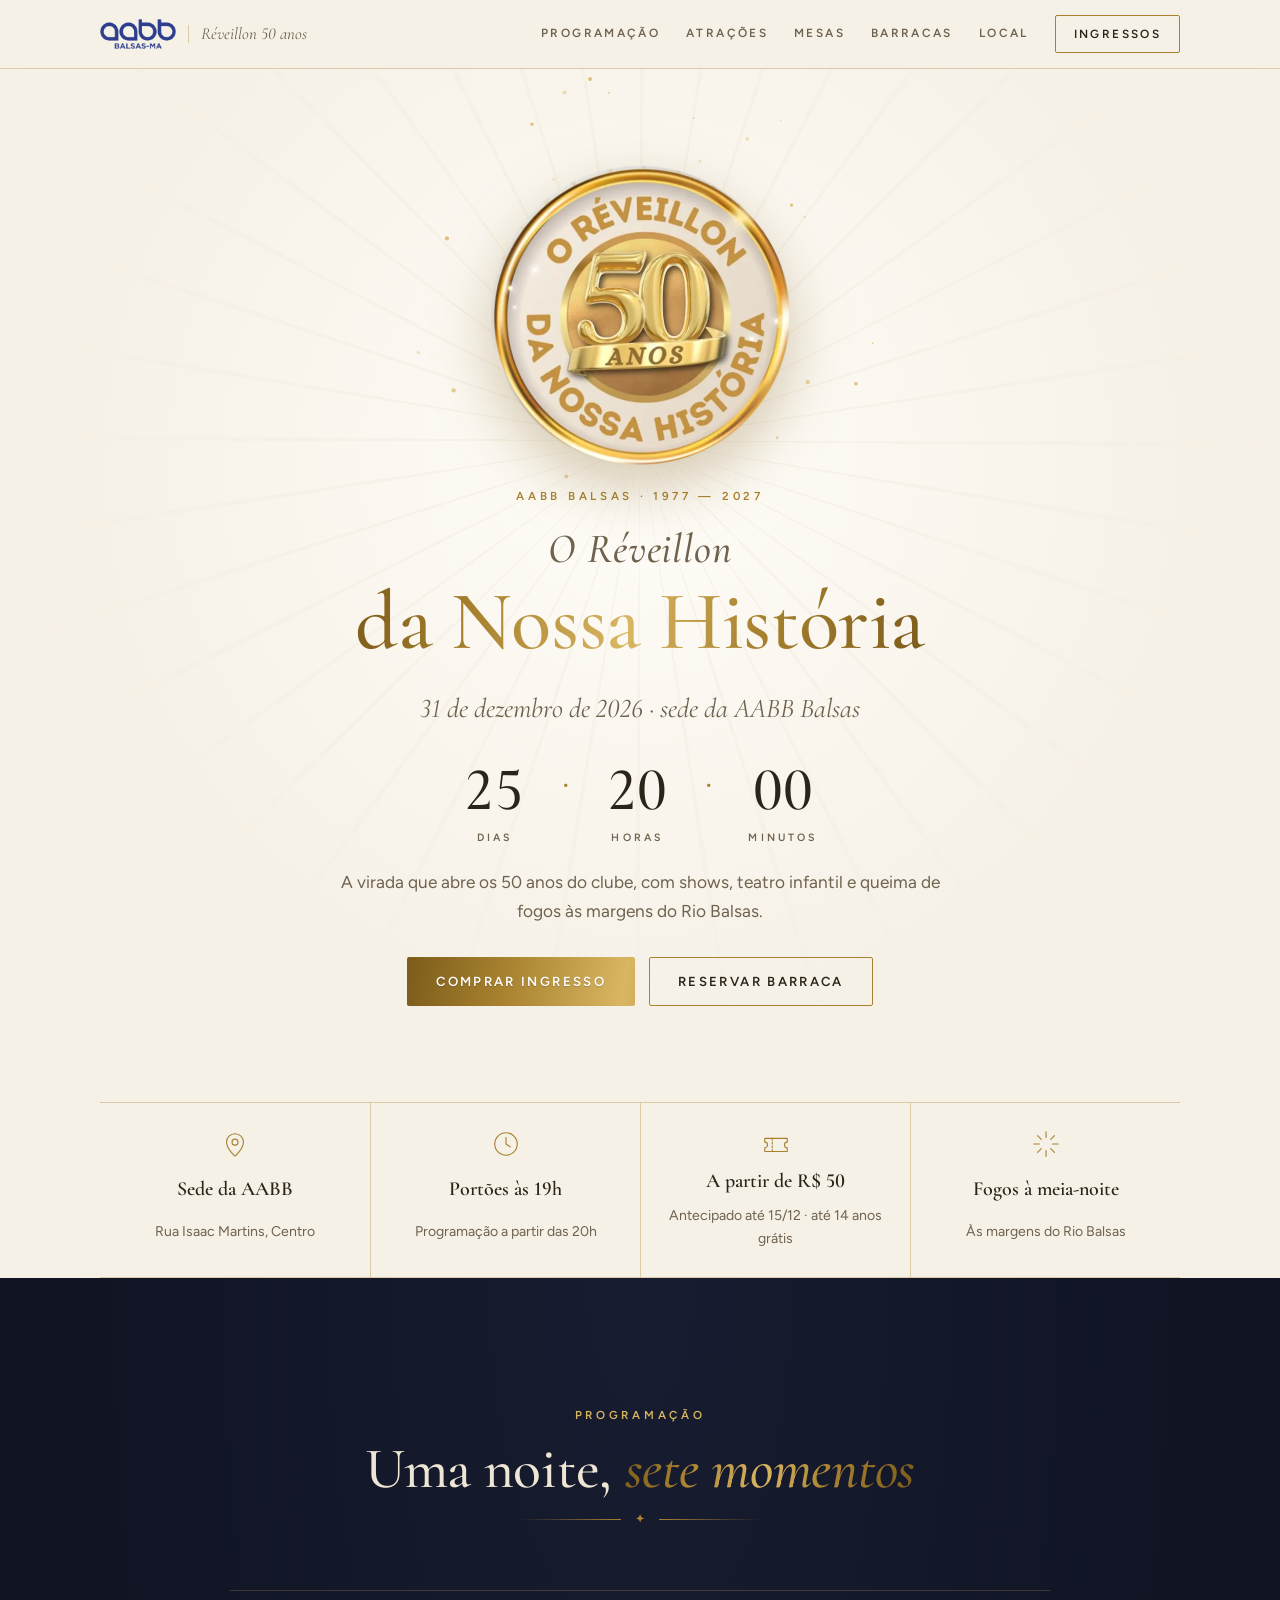
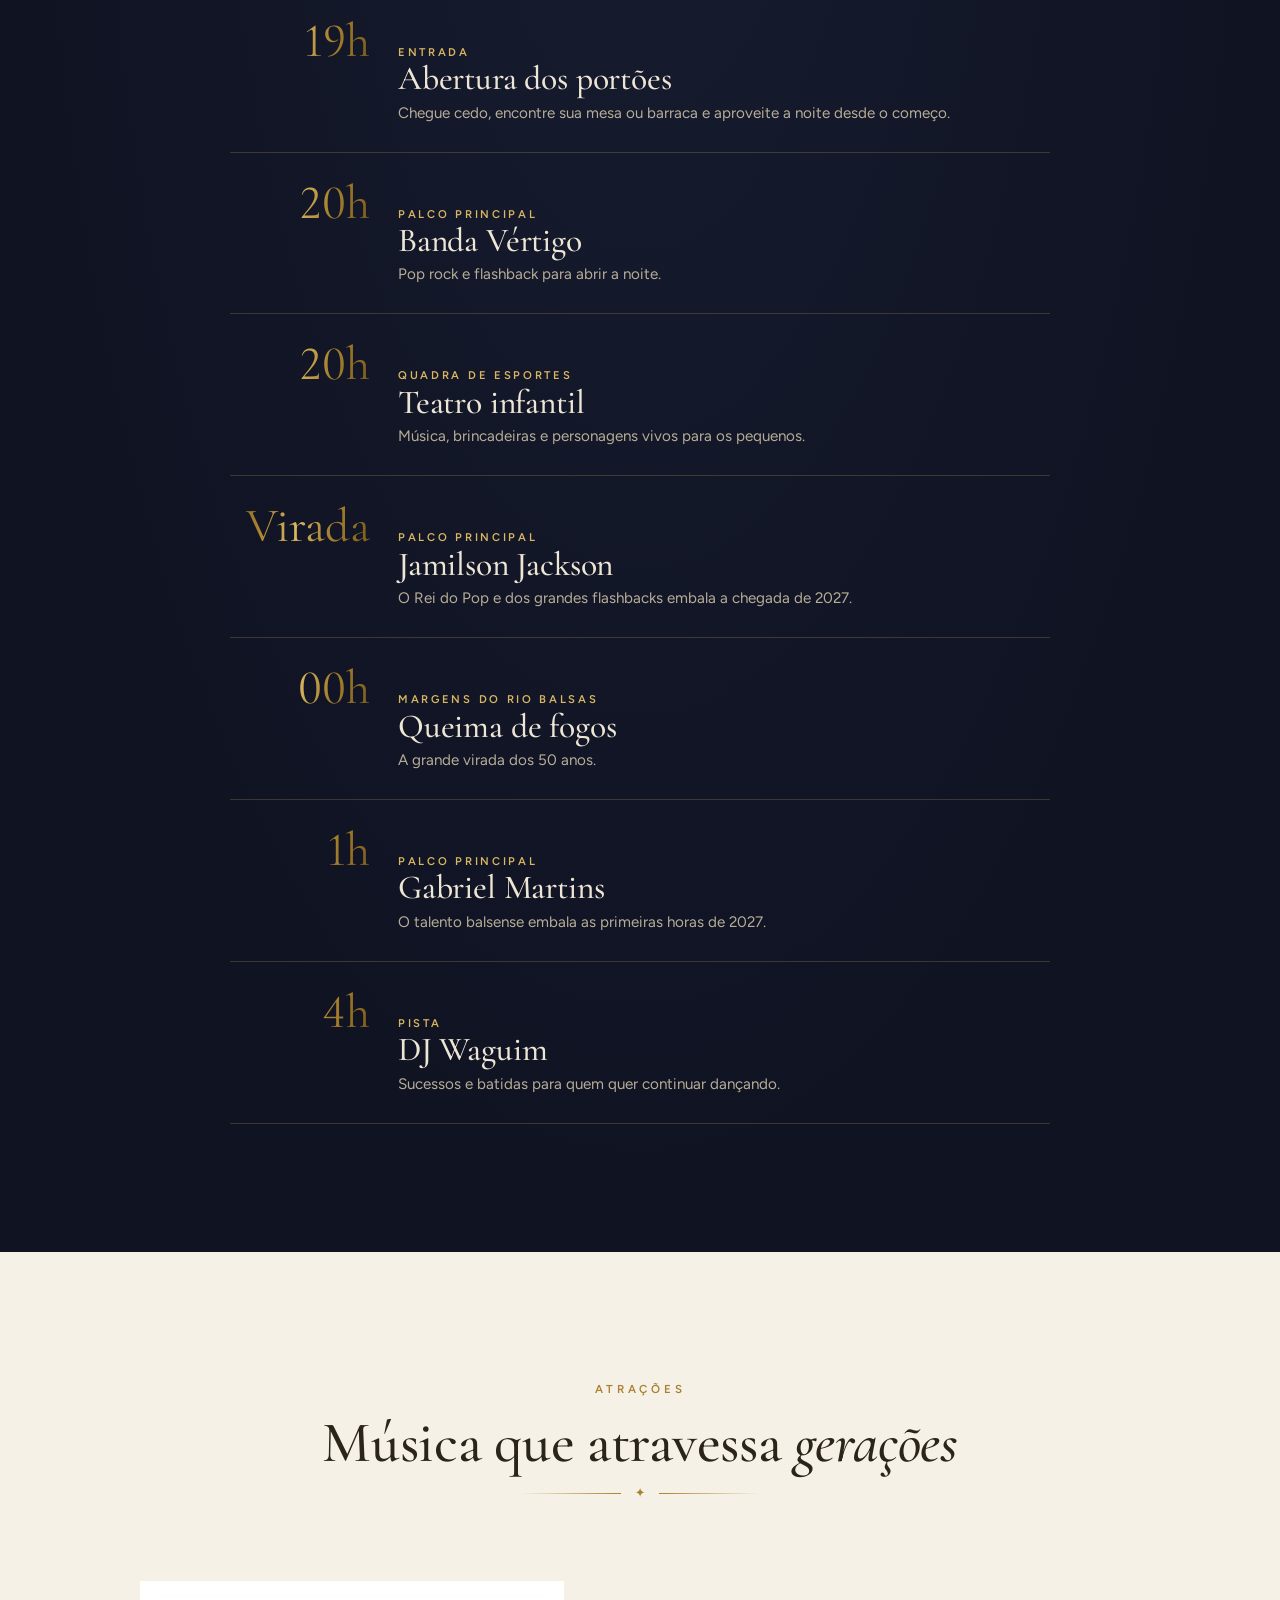
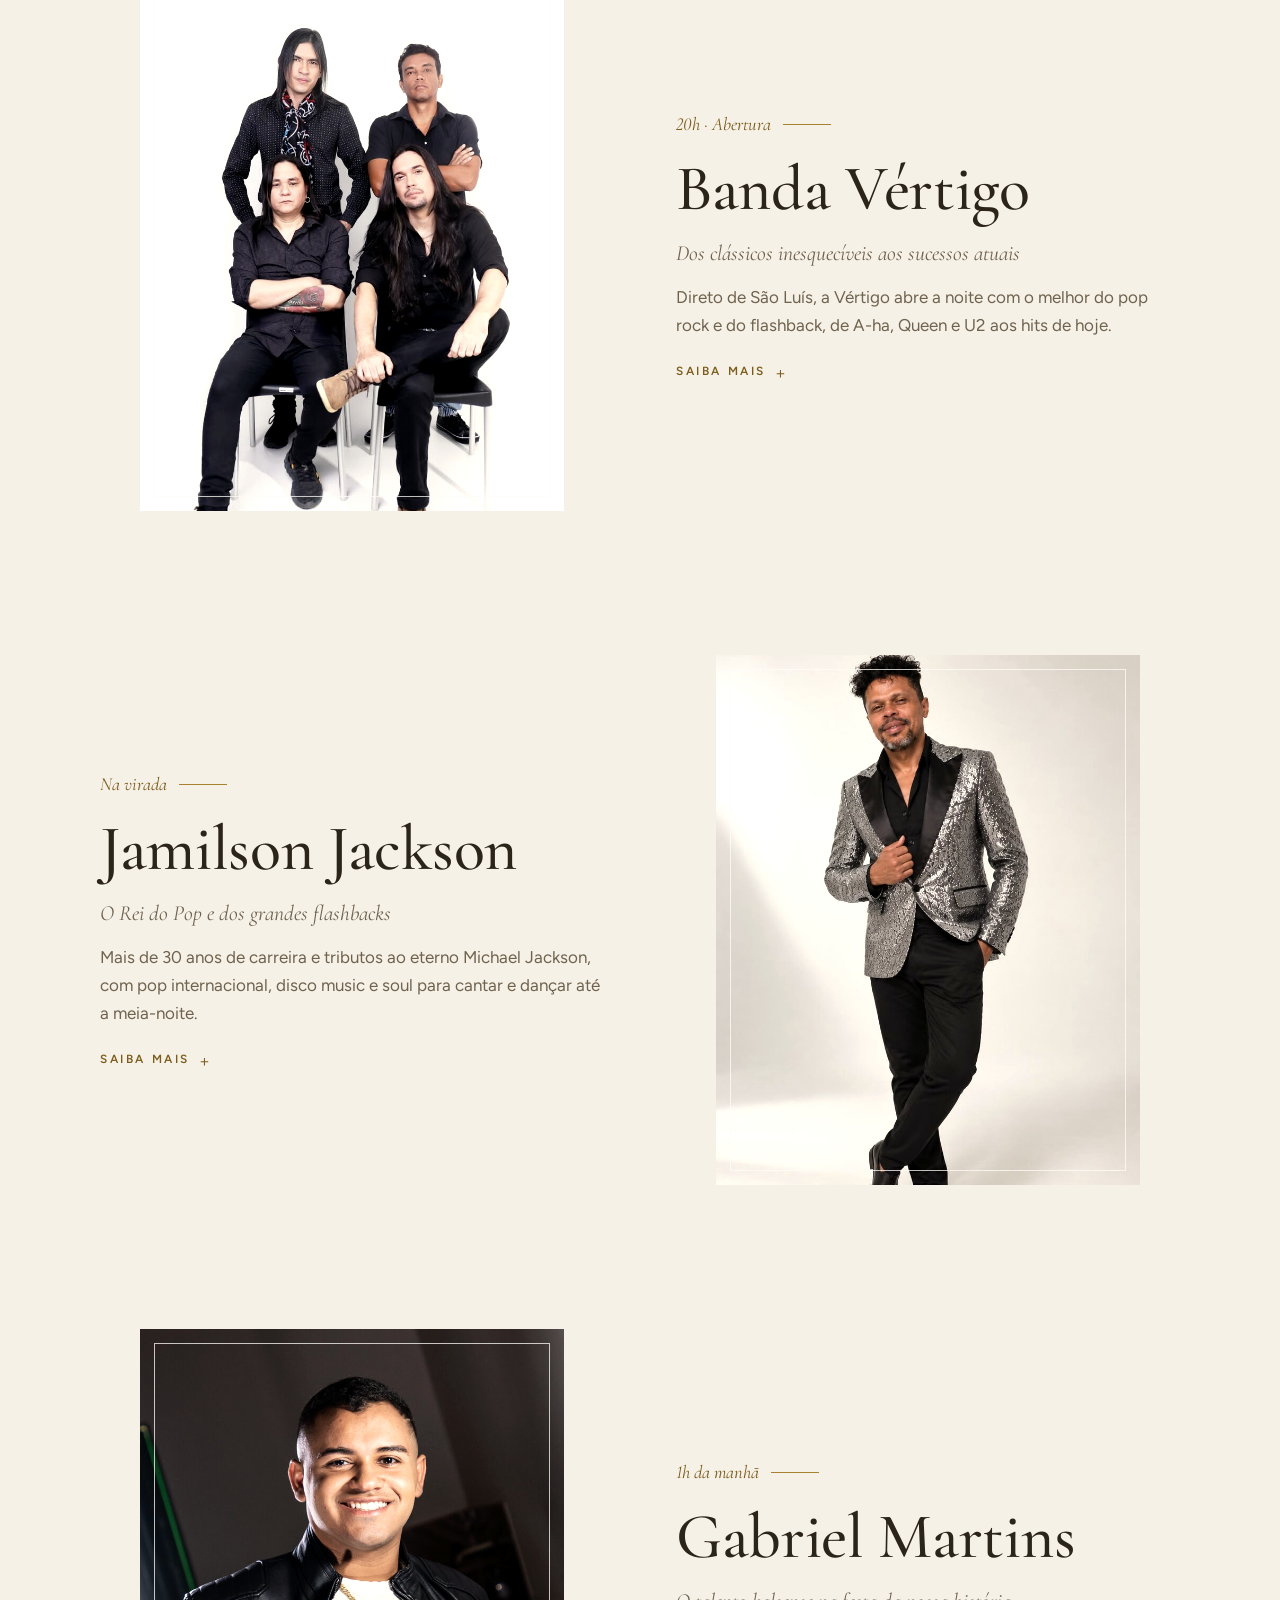
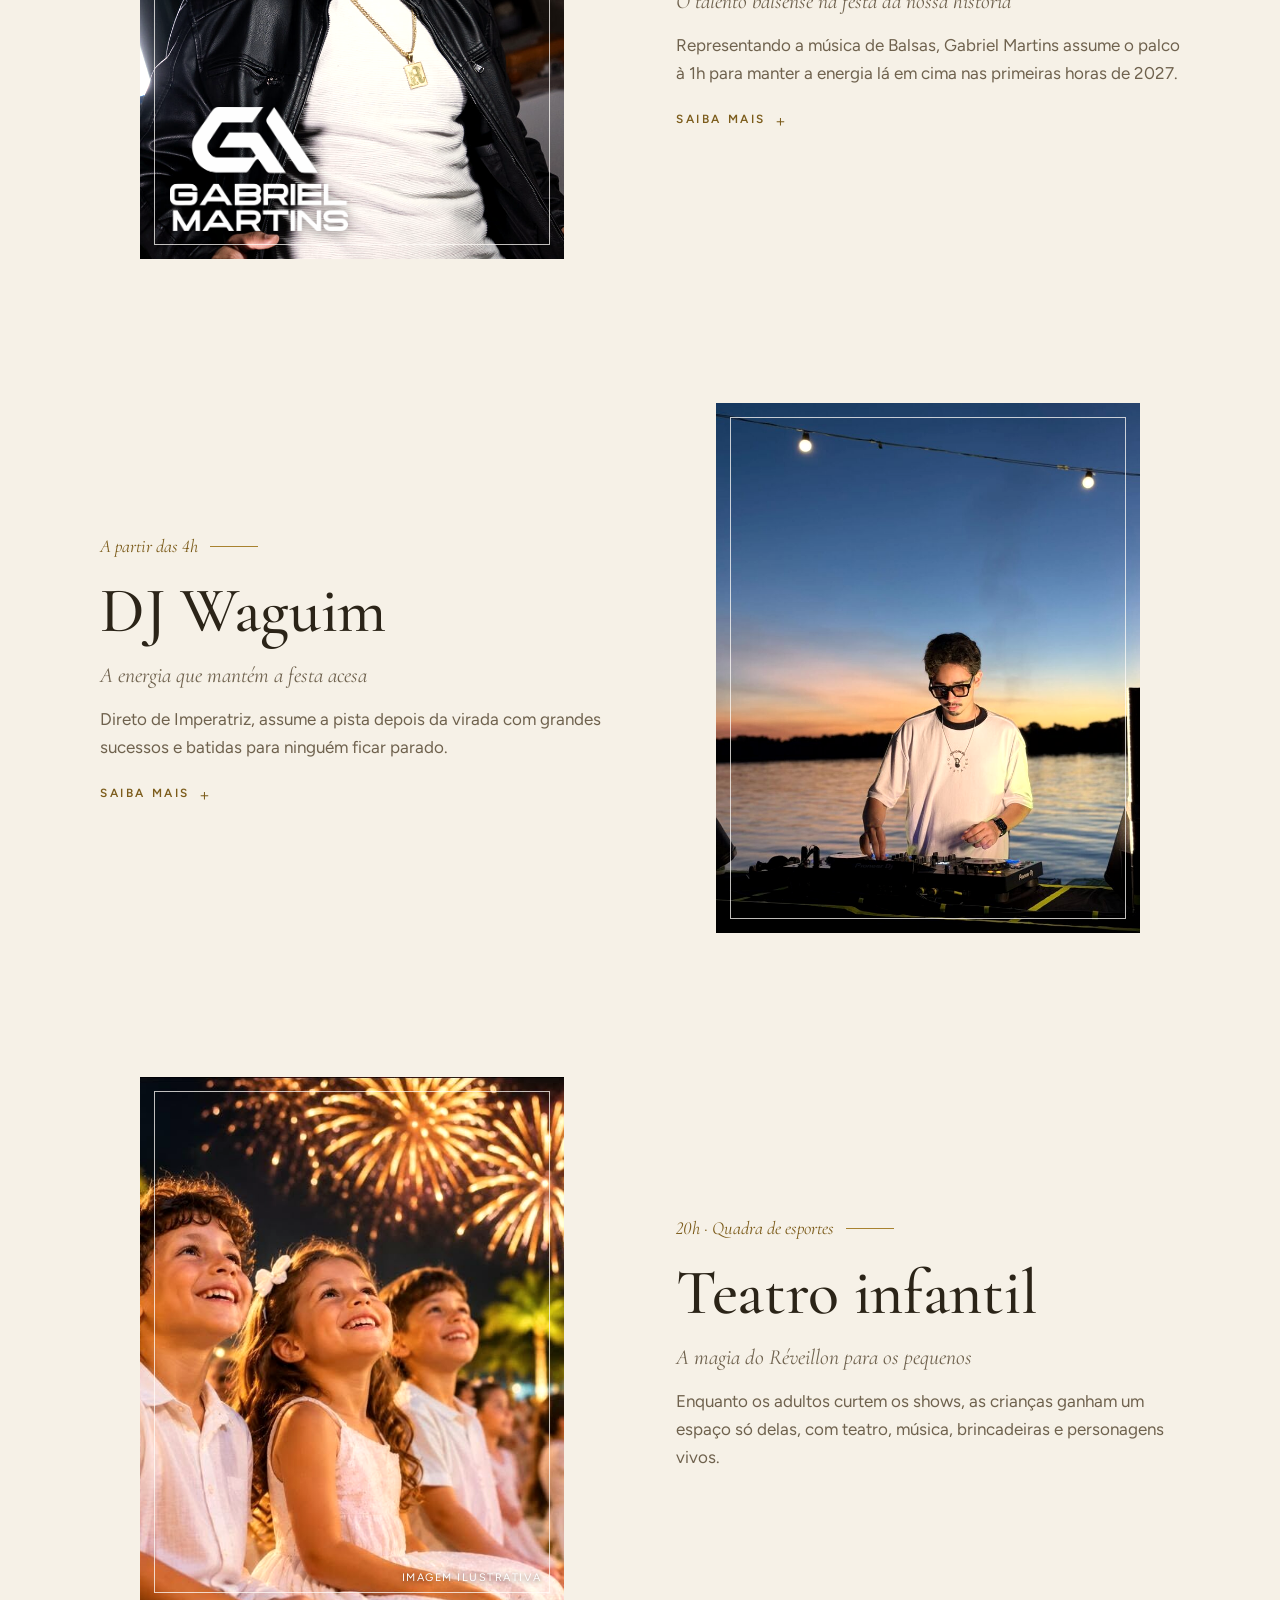
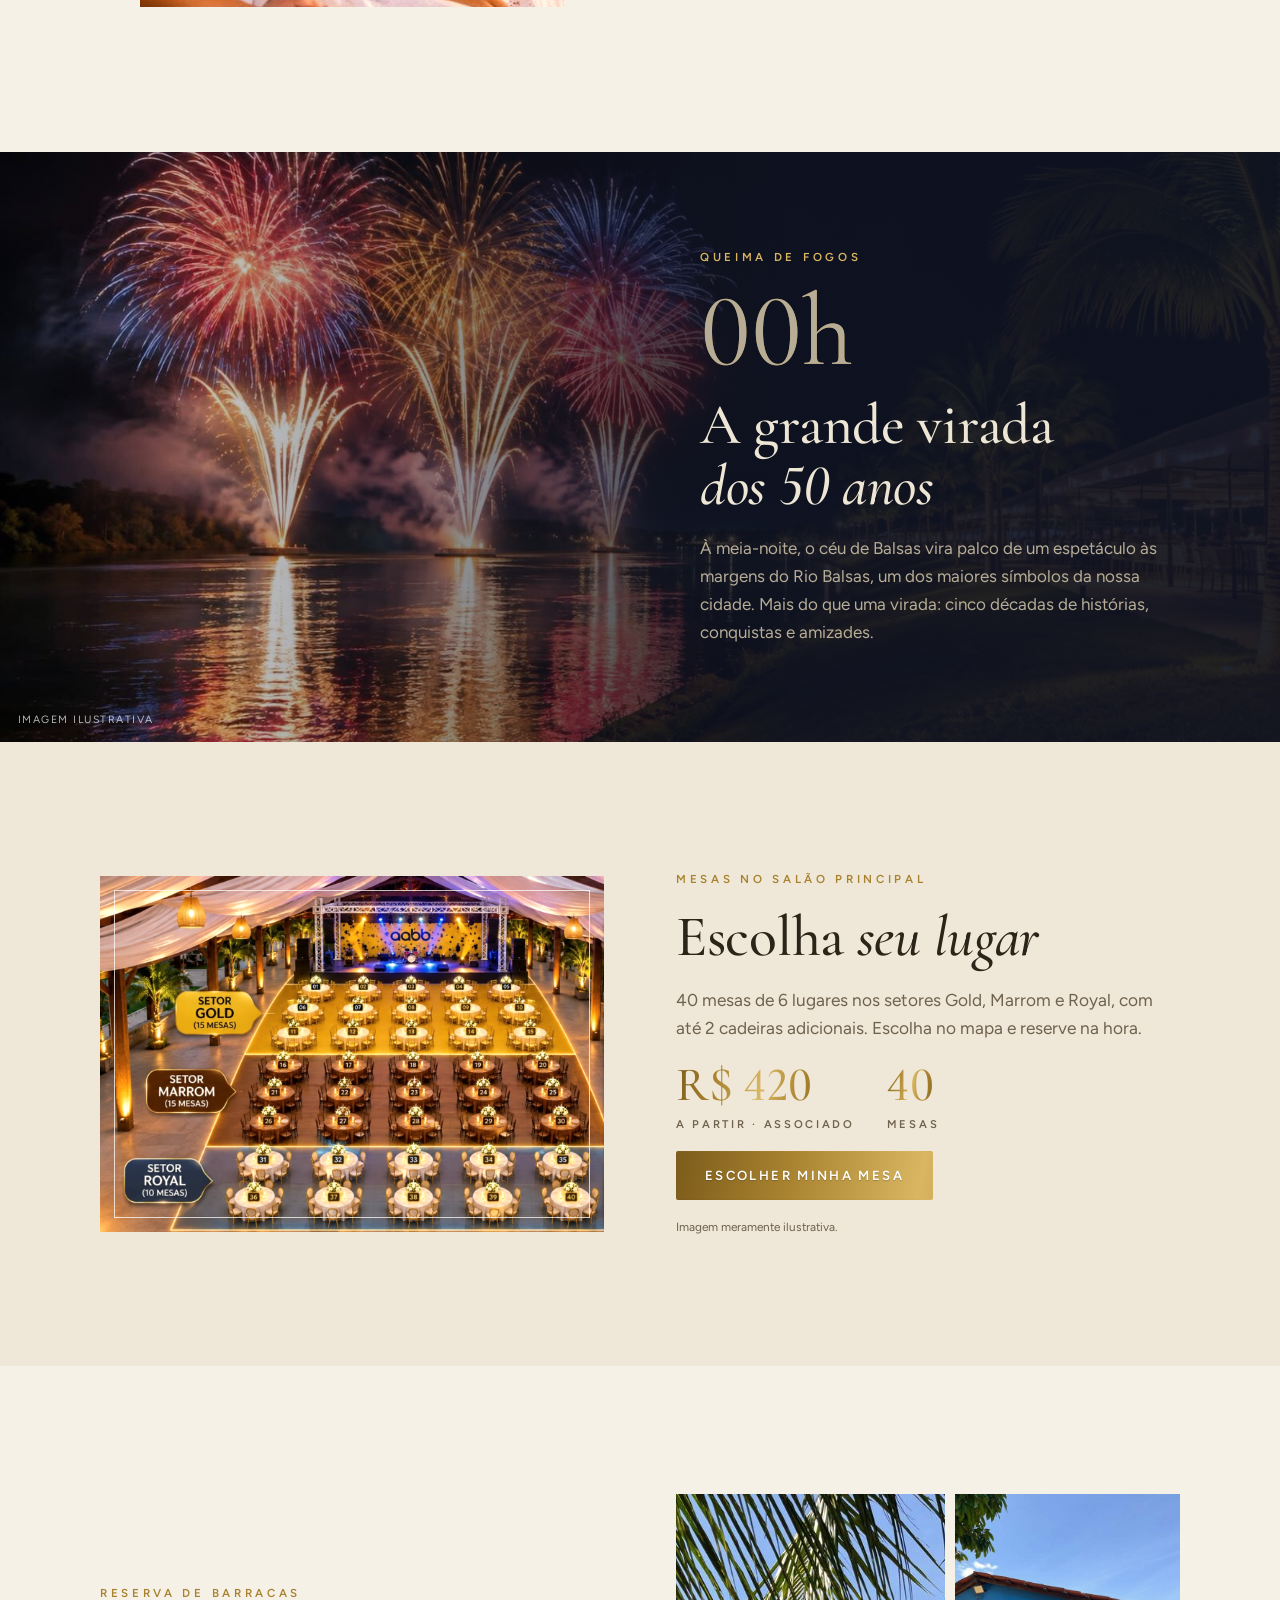
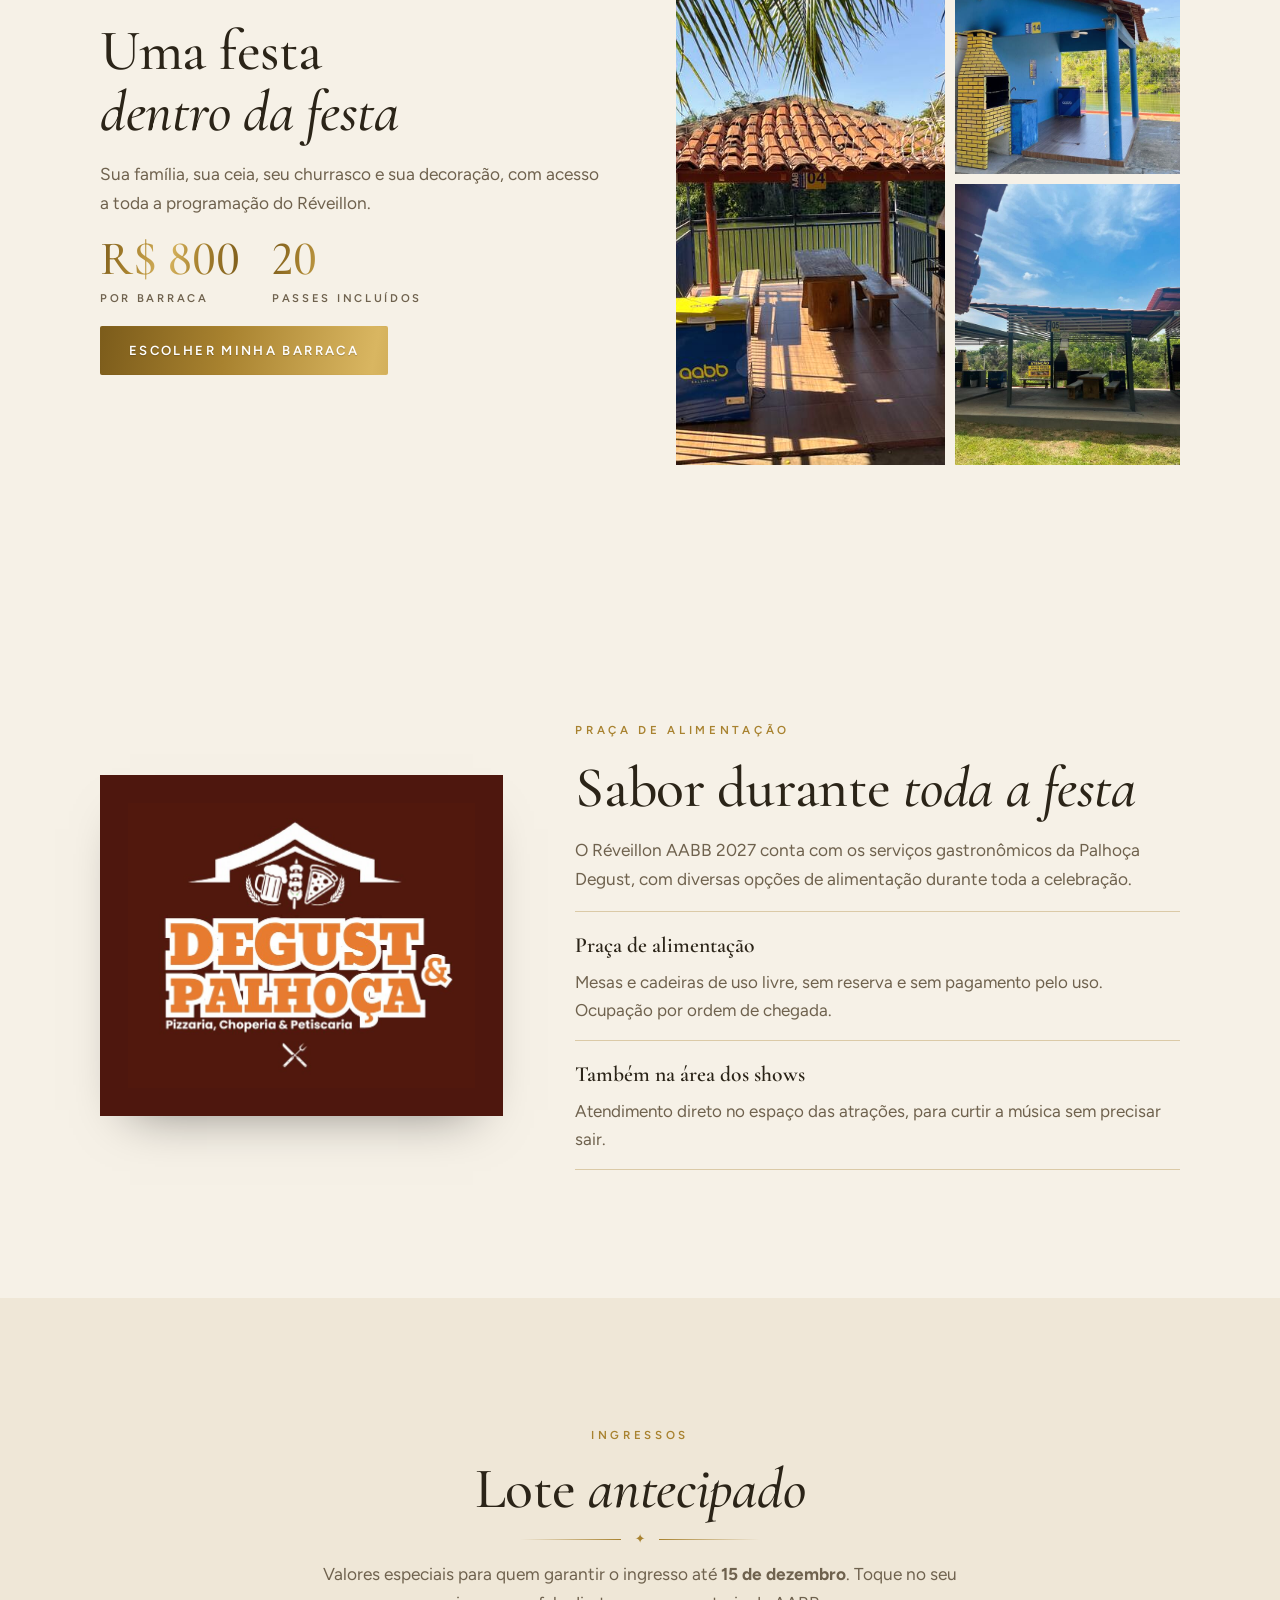
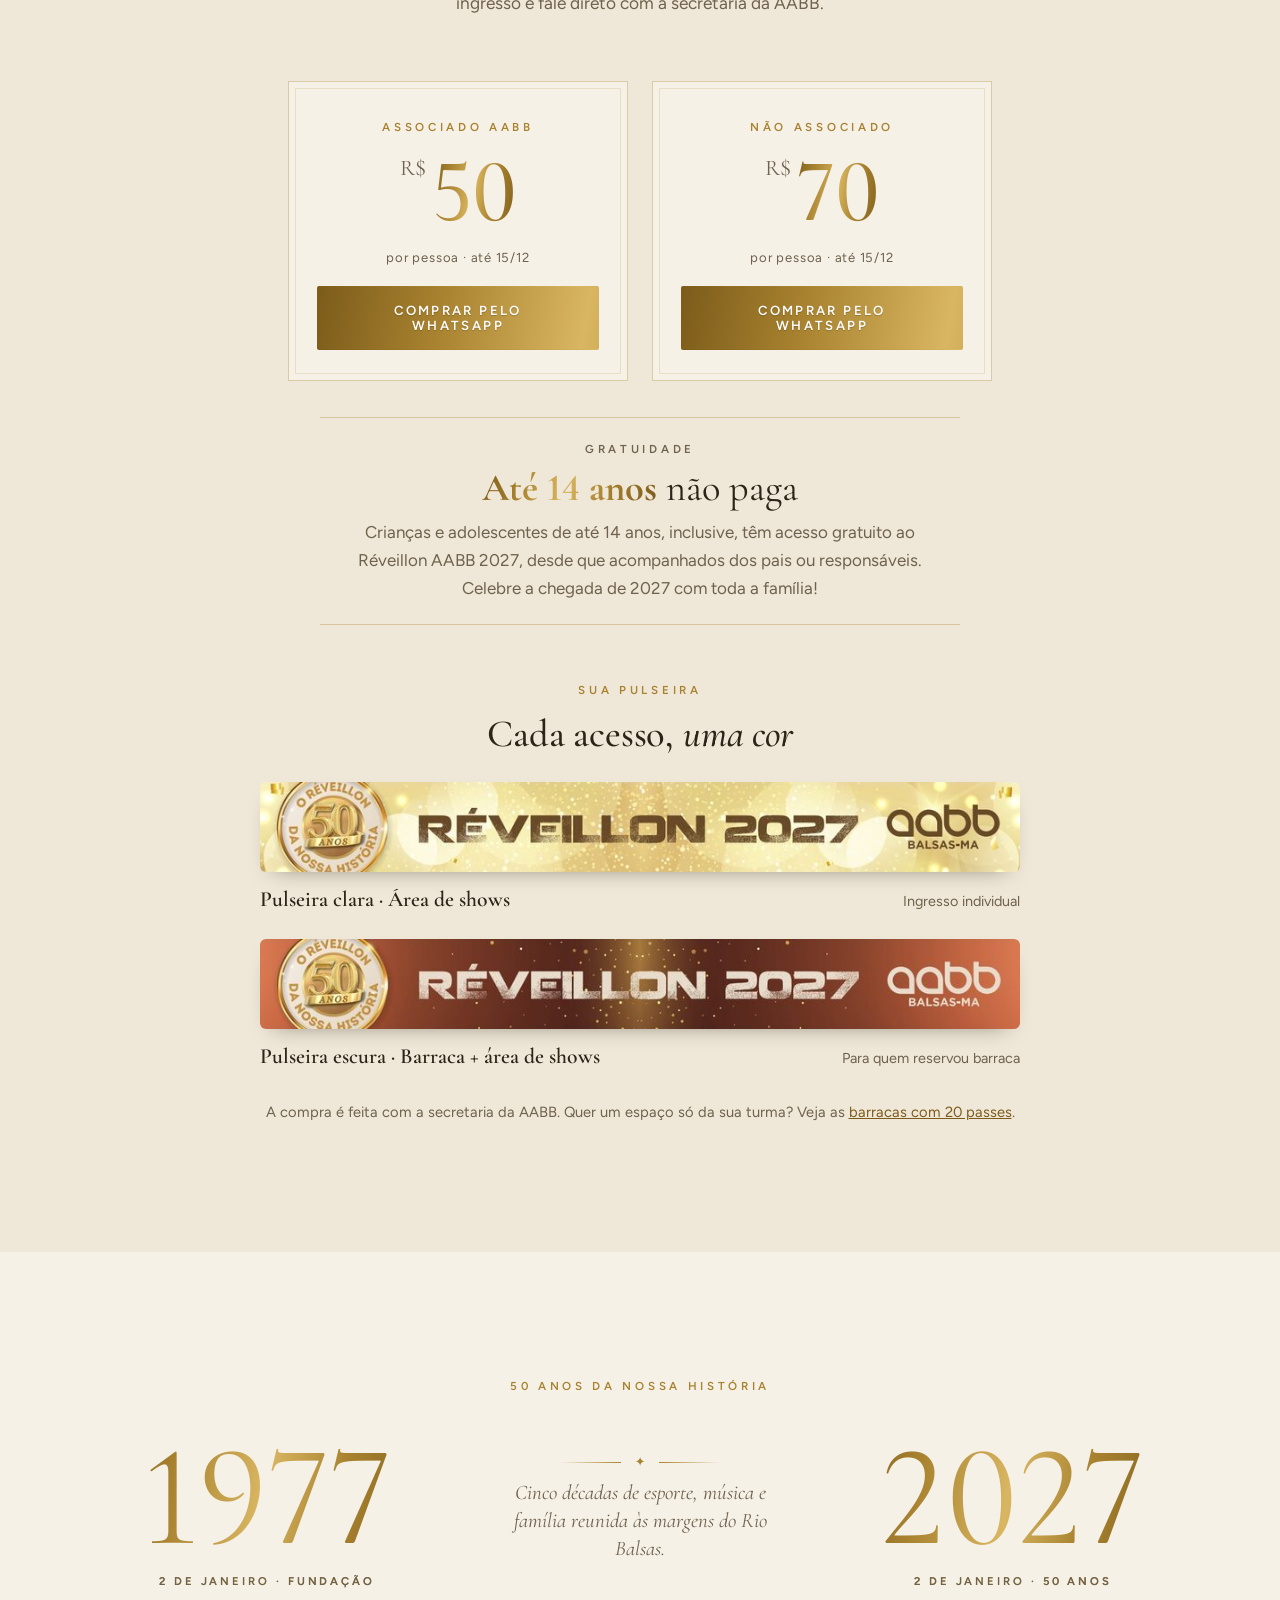
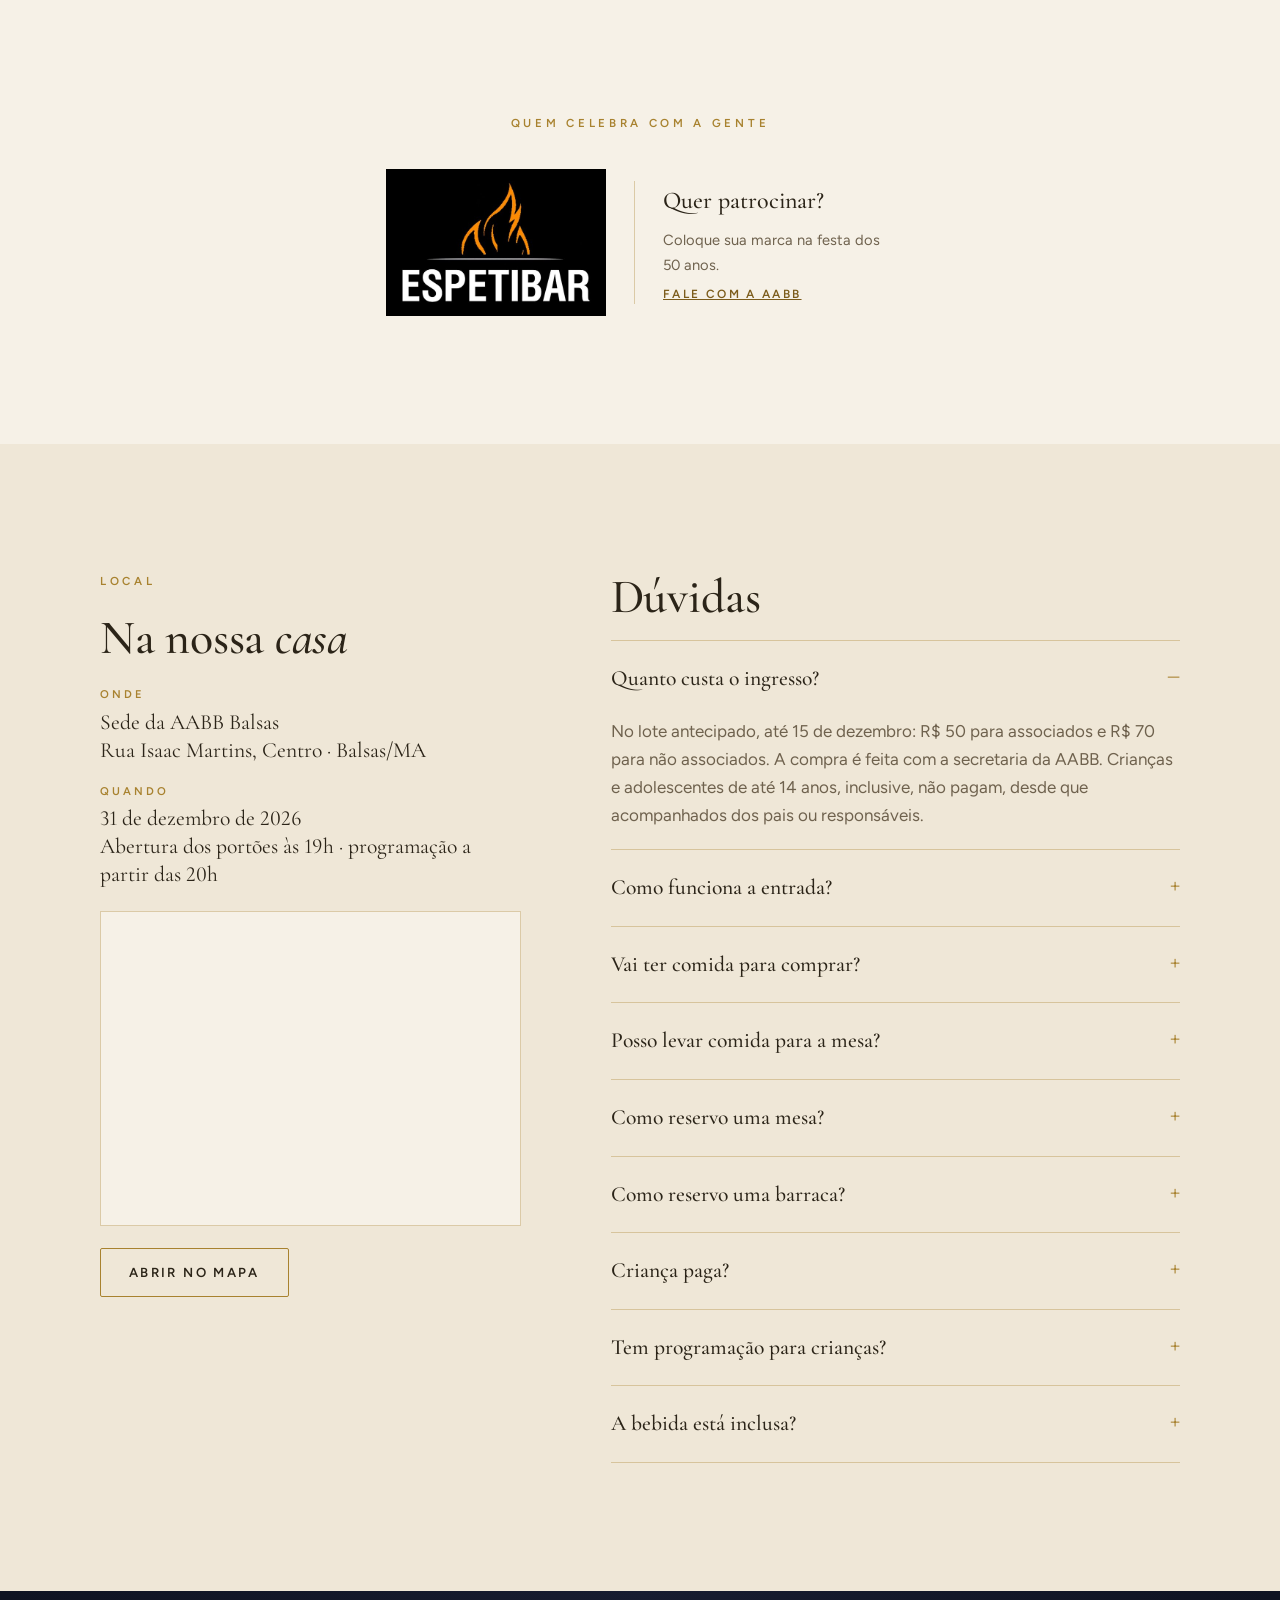
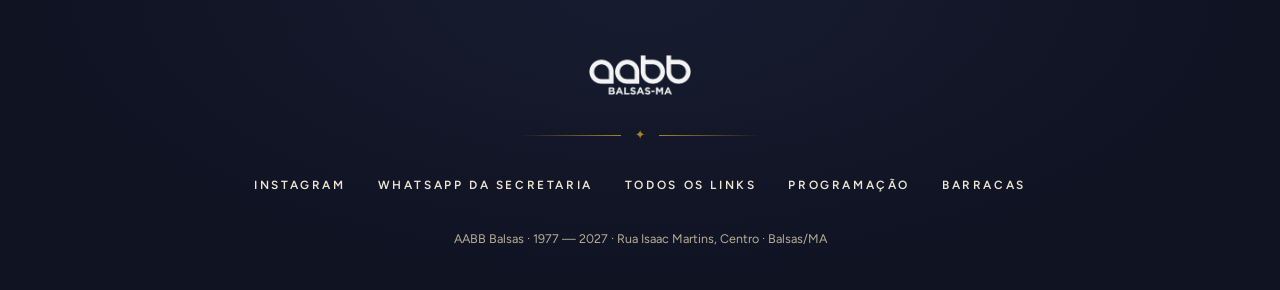
==== commit e2af730a: "Praça de alimentação: Palhoça Degust Co-Authored-By: Claude Opus 5.5 <noreply@anthropic.com> Claude-" ====
--- a/public/index.html
+++ b/public/index.html
@@ -238,6 +238,16 @@
 .band .cap { display: flex; flex-wrap: wrap; justify-content: space-between; gap: 4px 16px; align-items: baseline; }
 .band .cap b { font-family: var(--font-display); font-weight: 600; font-size: 1.35rem; }
 .band .cap span { font-size: .9rem; color: var(--muted); }
+
+.food { display: grid; grid-template-columns: .8fr 1.2fr; gap: clamp(28px, 6vw, 72px); align-items: center; }
+.food-logo { margin: 0; background: #4E170E; padding: clamp(14px, 3vw, 28px); box-shadow: 0 24px 50px -30px rgba(0,0,0,.5); }
+.food-logo img { width: 100%; }
+.food .txt { display: grid; gap: 18px; }
+.food-list { list-style: none; margin: 0; padding: 0; border-top: 1px solid var(--line); }
+.food-list li { display: grid; gap: 4px; padding: 16px 0; border-bottom: 1px solid var(--line); }
+.food-list b { font-family: var(--font-display); font-weight: 600; font-size: 1.35rem; }
+.food-list span { color: var(--muted); }
+@media (max-width: 800px) { .food { grid-template-columns: 1fr; } .food-logo { max-width: 420px; justify-self: center; width: 100%; } }
 
 /* 50 anos */
 .years { display: grid; grid-template-columns: 1fr auto 1fr; gap: clamp(20px, 5vw, 56px); align-items: center; text-align: center; }
@@ -486,6 +496,21 @@
     </div>
   </section>
 
+  <section id="alimentacao" aria-labelledby="t-alim">
+    <div class="wrap food">
+      <figure class="food-logo"><img src="assets/palhoca-degust.jpg" width="700" height="573" loading="lazy" alt="Logo Degust &amp; Palhoça, pizzaria, choperia e petiscaria."></figure>
+      <div class="txt">
+        <p class="eyebrow">Praça de alimentação</p>
+        <h2 id="t-alim">Sabor durante <em>toda a festa</em></h2>
+        <p class="lead">O Réveillon AABB 2027 conta com os serviços gastronômicos da Palhoça Degust, com diversas opções de alimentação durante toda a celebração.</p>
+        <ul class="food-list">
+          <li><b>Praça de alimentação</b><span>Mesas e cadeiras de uso livre, sem reserva e sem pagamento pelo uso. Ocupação por ordem de chegada.</span></li>
+          <li><b>Também na área dos shows</b><span>Atendimento direto no espaço das atrações, para curtir a música sem precisar sair.</span></li>
+        </ul>
+      </div>
+    </div>
+  </section>
+
   <section id="ingressos" style="background: var(--paper-2)" aria-labelledby="t-ing">
     <div class="wrap">
       <div class="head">
@@ -574,6 +599,7 @@
         <h2>Dúvidas</h2>
         <details open><summary>Quanto custa o ingresso?</summary><p>No lote antecipado, até 15 de dezembro: R$ 50 para associados e R$ 70 para não associados. A compra é feita com a secretaria da AABB. Crianças e adolescentes de até 14 anos, inclusive, não pagam, desde que acompanhados dos pais ou responsáveis.</p></details>
         <details><summary>Como funciona a entrada?</summary><p>O acesso é feito por pulseira. A clara dá acesso à área de shows. A escura é de quem reservou barraca e dá acesso à área das barracas e também à área de shows.</p></details>
+        <details><summary>Vai ter comida para comprar?</summary><p>Vai. A Palhoça Degust atende na praça de alimentação e também na área dos shows. A praça tem mesas e cadeiras de uso livre, por ordem de chegada, sem reserva e sem custo pelo uso.</p></details>
         <details><summary>Posso levar comida para a mesa?</summary><p>Pode. Quem reserva mesa pode levar petiscos, lanches, frios e outros alimentos para consumo na própria mesa, de preferência já preparados e porcionados. Cada mesa pode levar 1 garrafa de espumante para o brinde; as demais bebidas são compradas só no clube. Facas e objetos cortantes ou pontiagudos também não são permitidos.</p></details>
         <details><summary>Como reservo uma mesa?</summary><p>Escolha a mesa no <a href="mesas/">mapa do salão</a>, informe se é associado, as cadeiras adicionais e seus dados. A mesa fica separada aguardando o pagamento e é confirmada depois que a administração valida o comprovante.</p></details>
         <details><summary>Como reservo uma barraca?</summary><p>Escolha na página de barracas. Cada uma custa R$ 800, inclui 20 passes e é paga por Pix ou cartão em até 3x. A reserva vale depois que a administração valida o comprovante.</p></details>
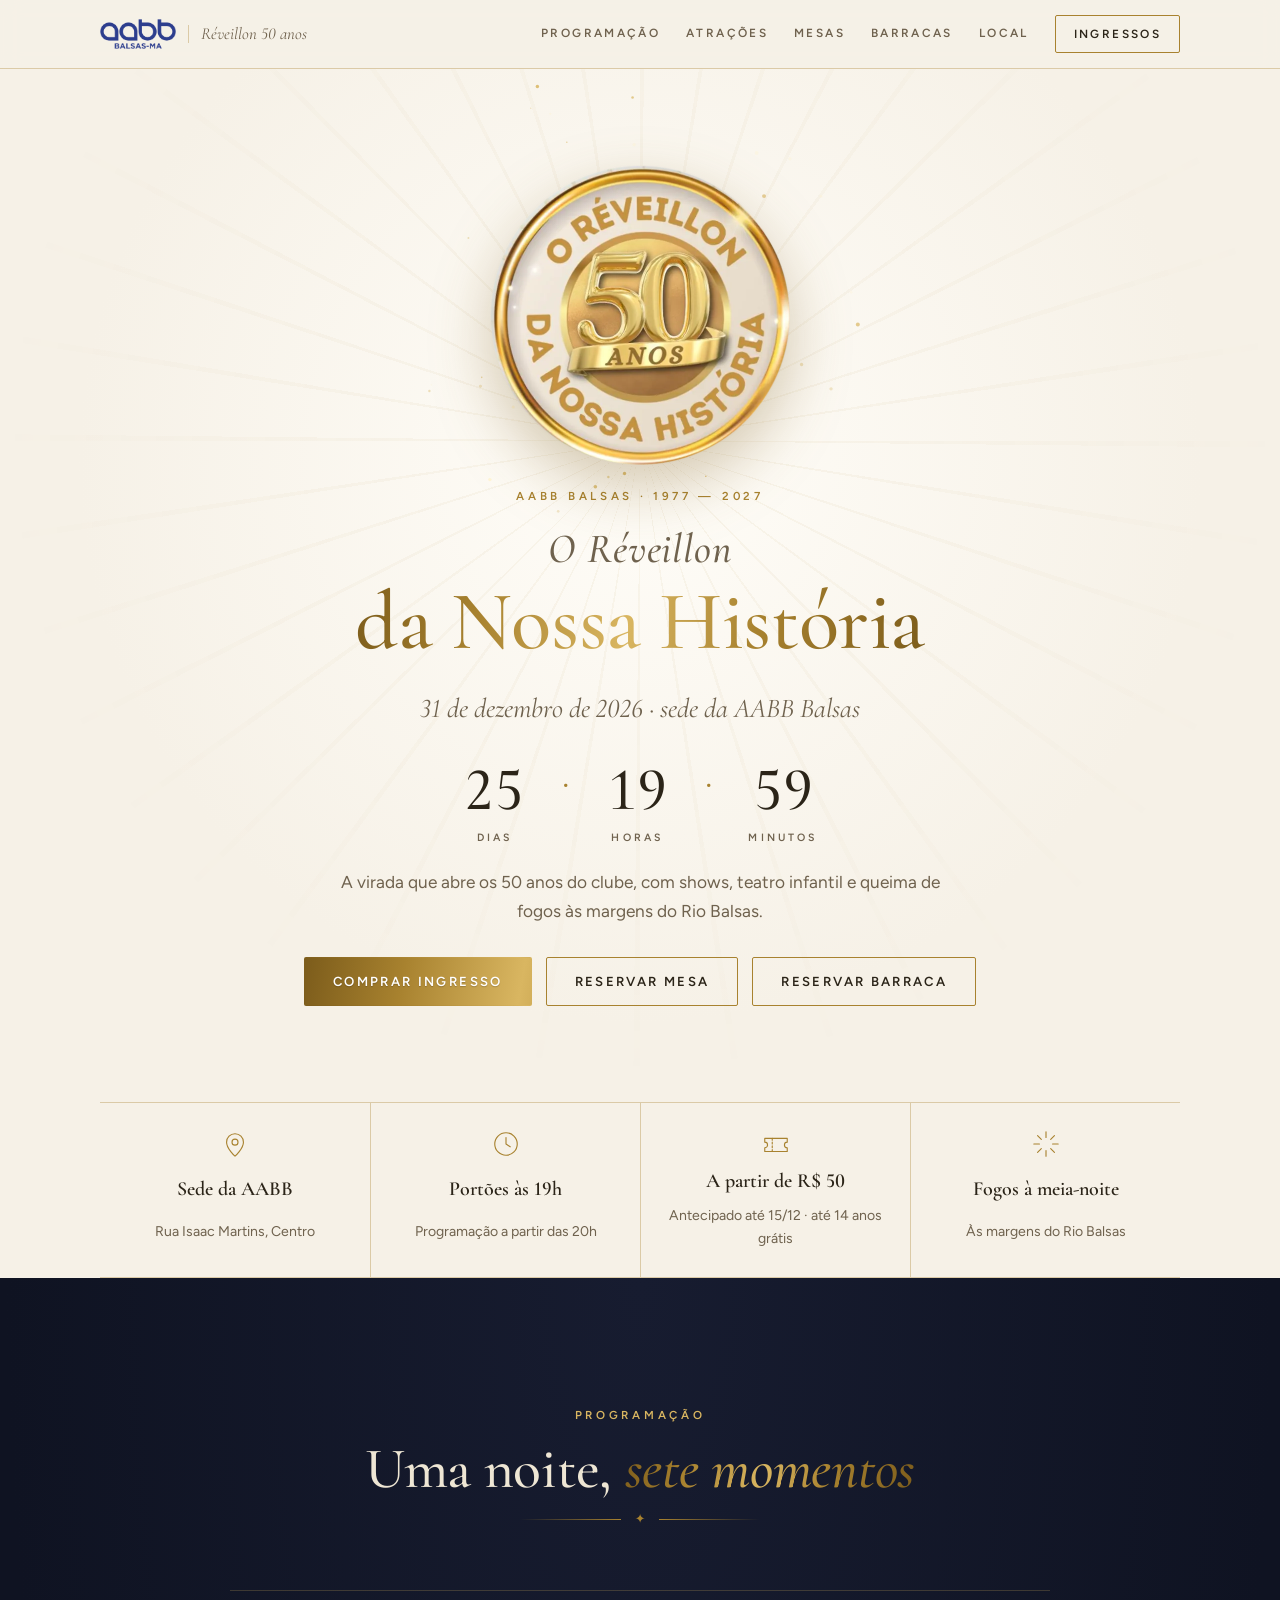
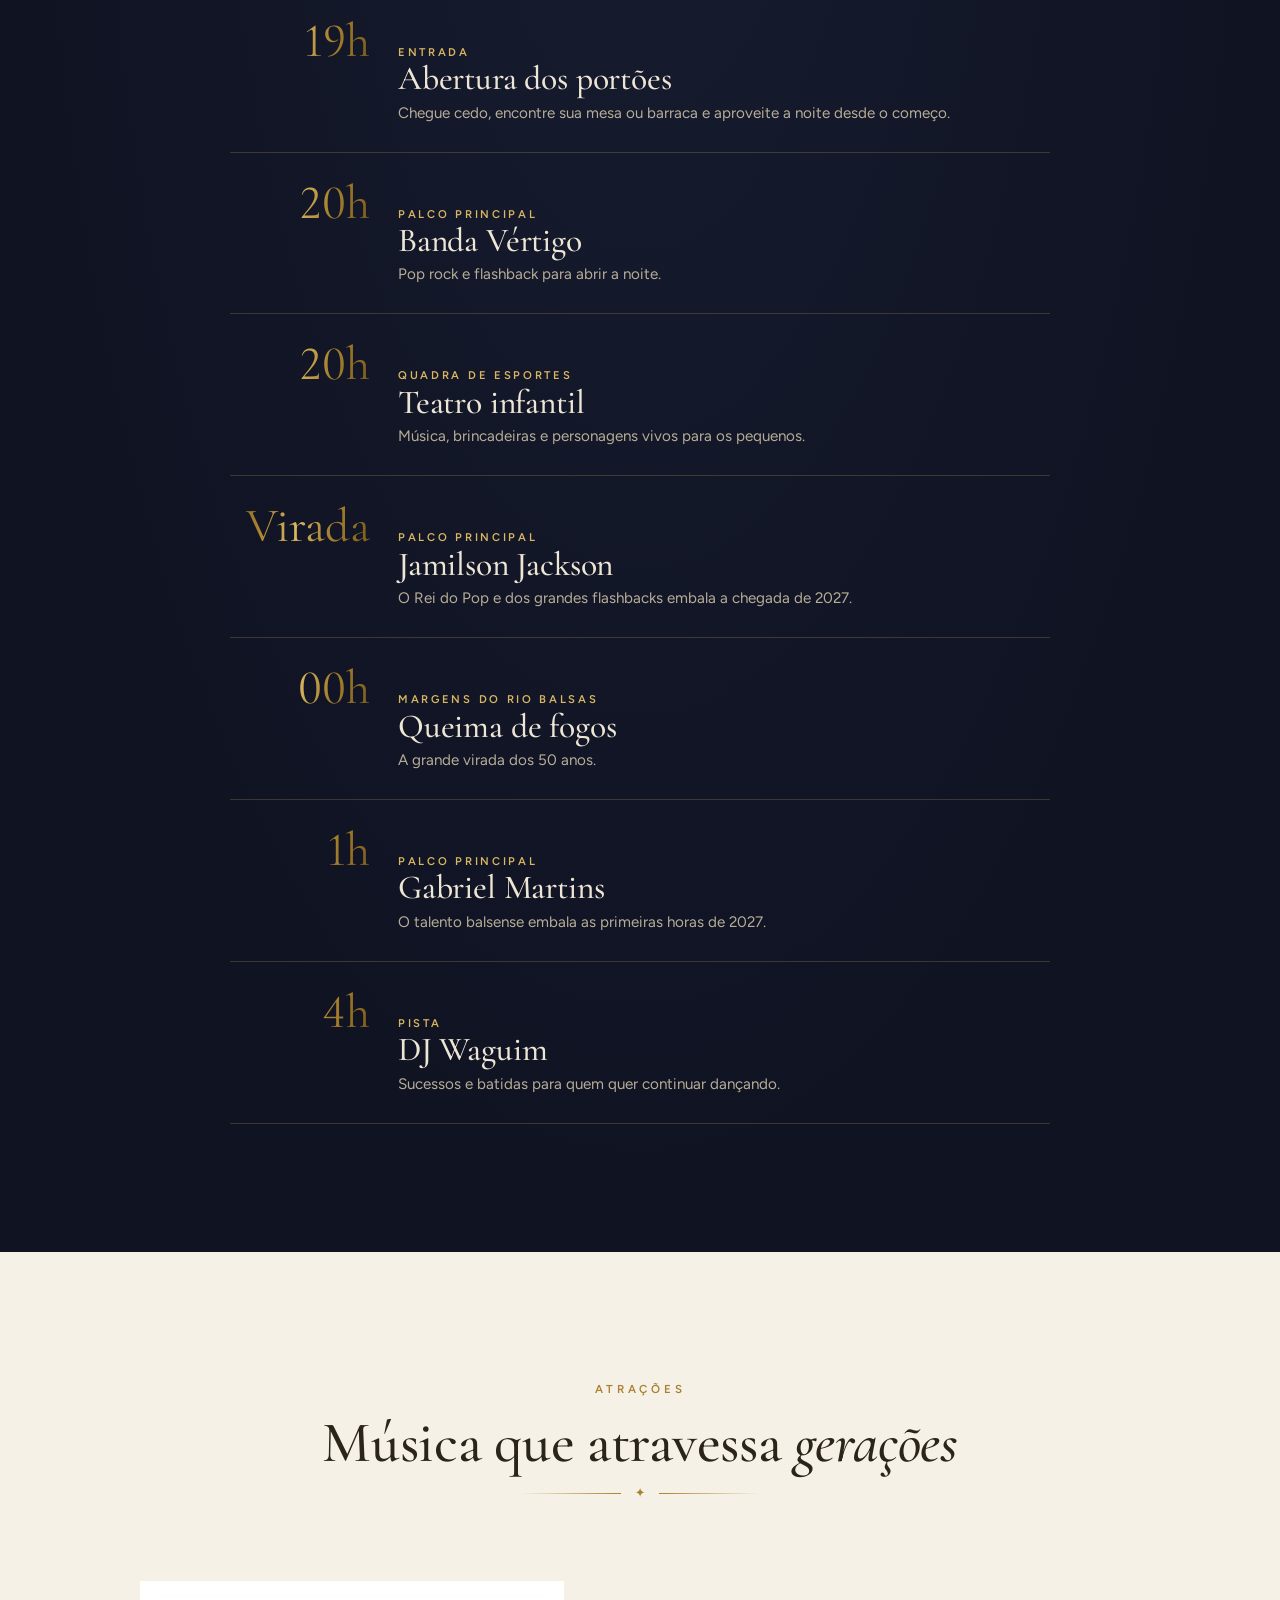
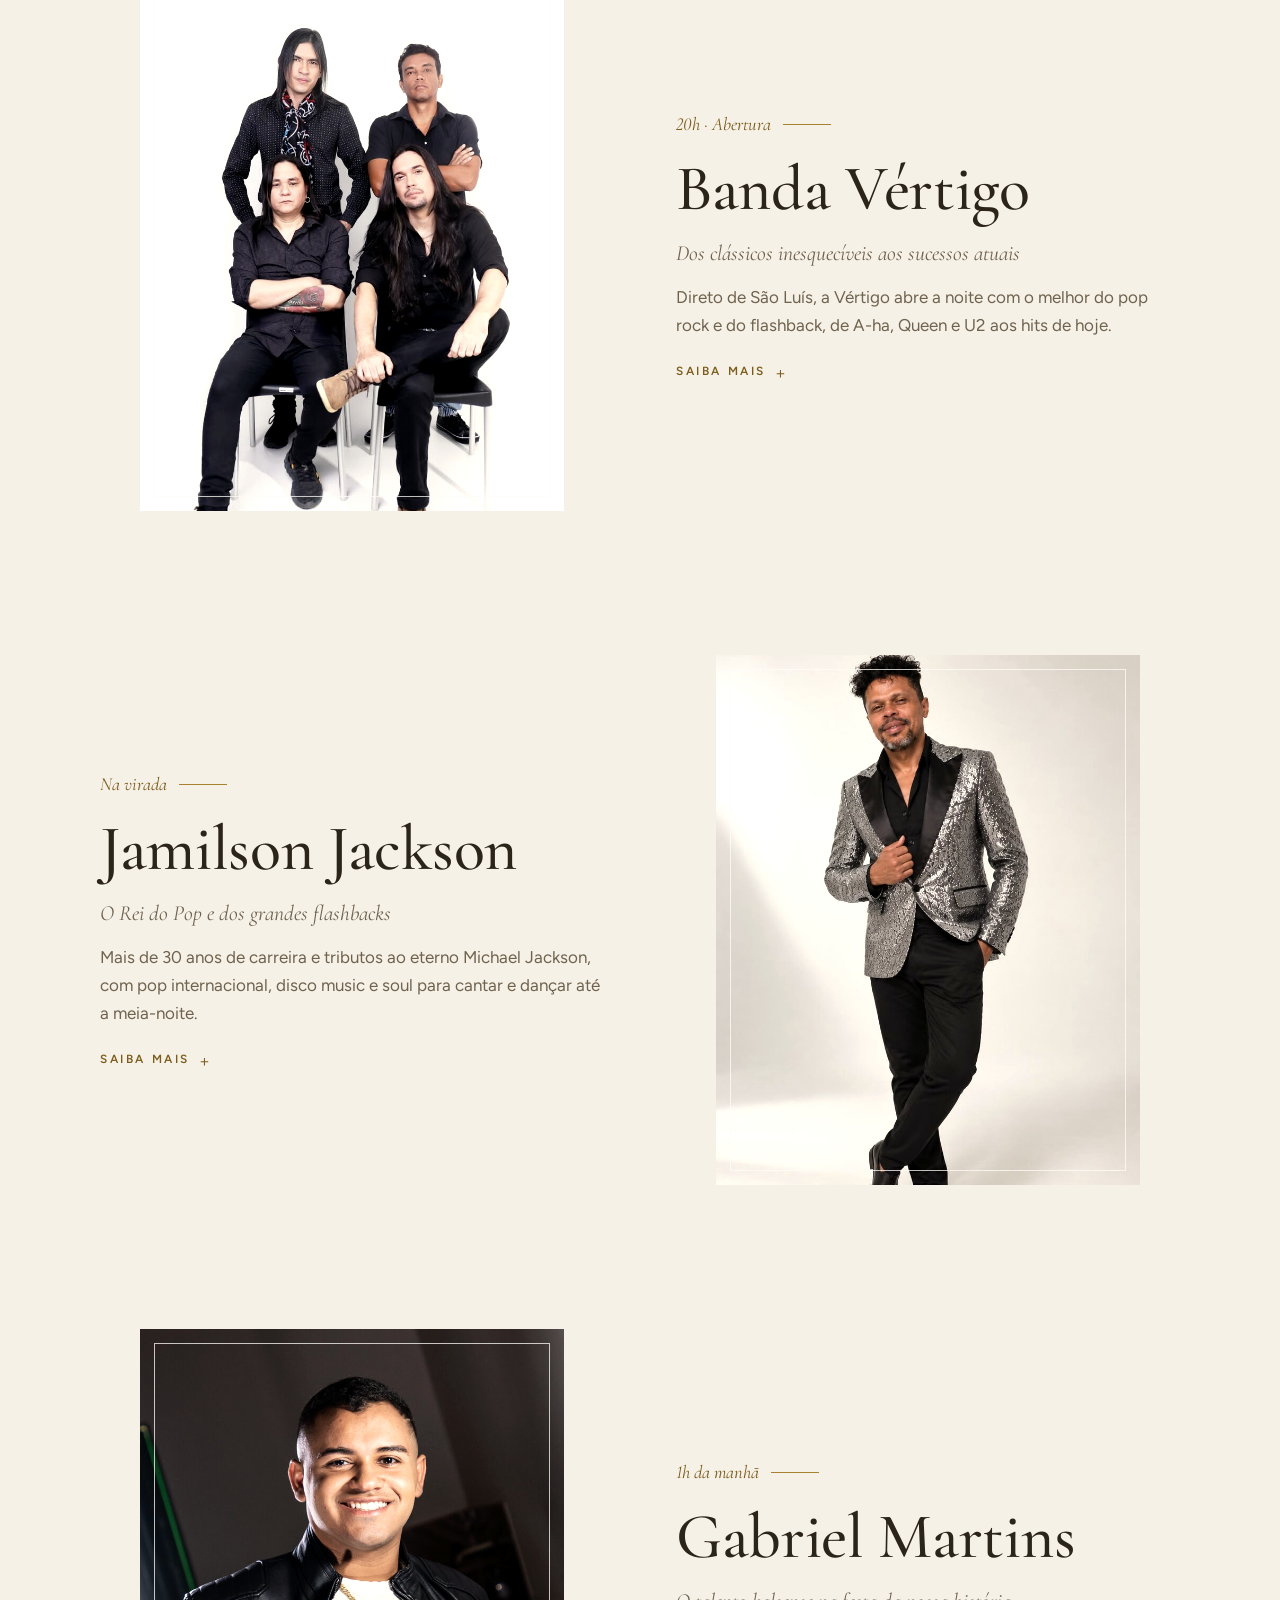
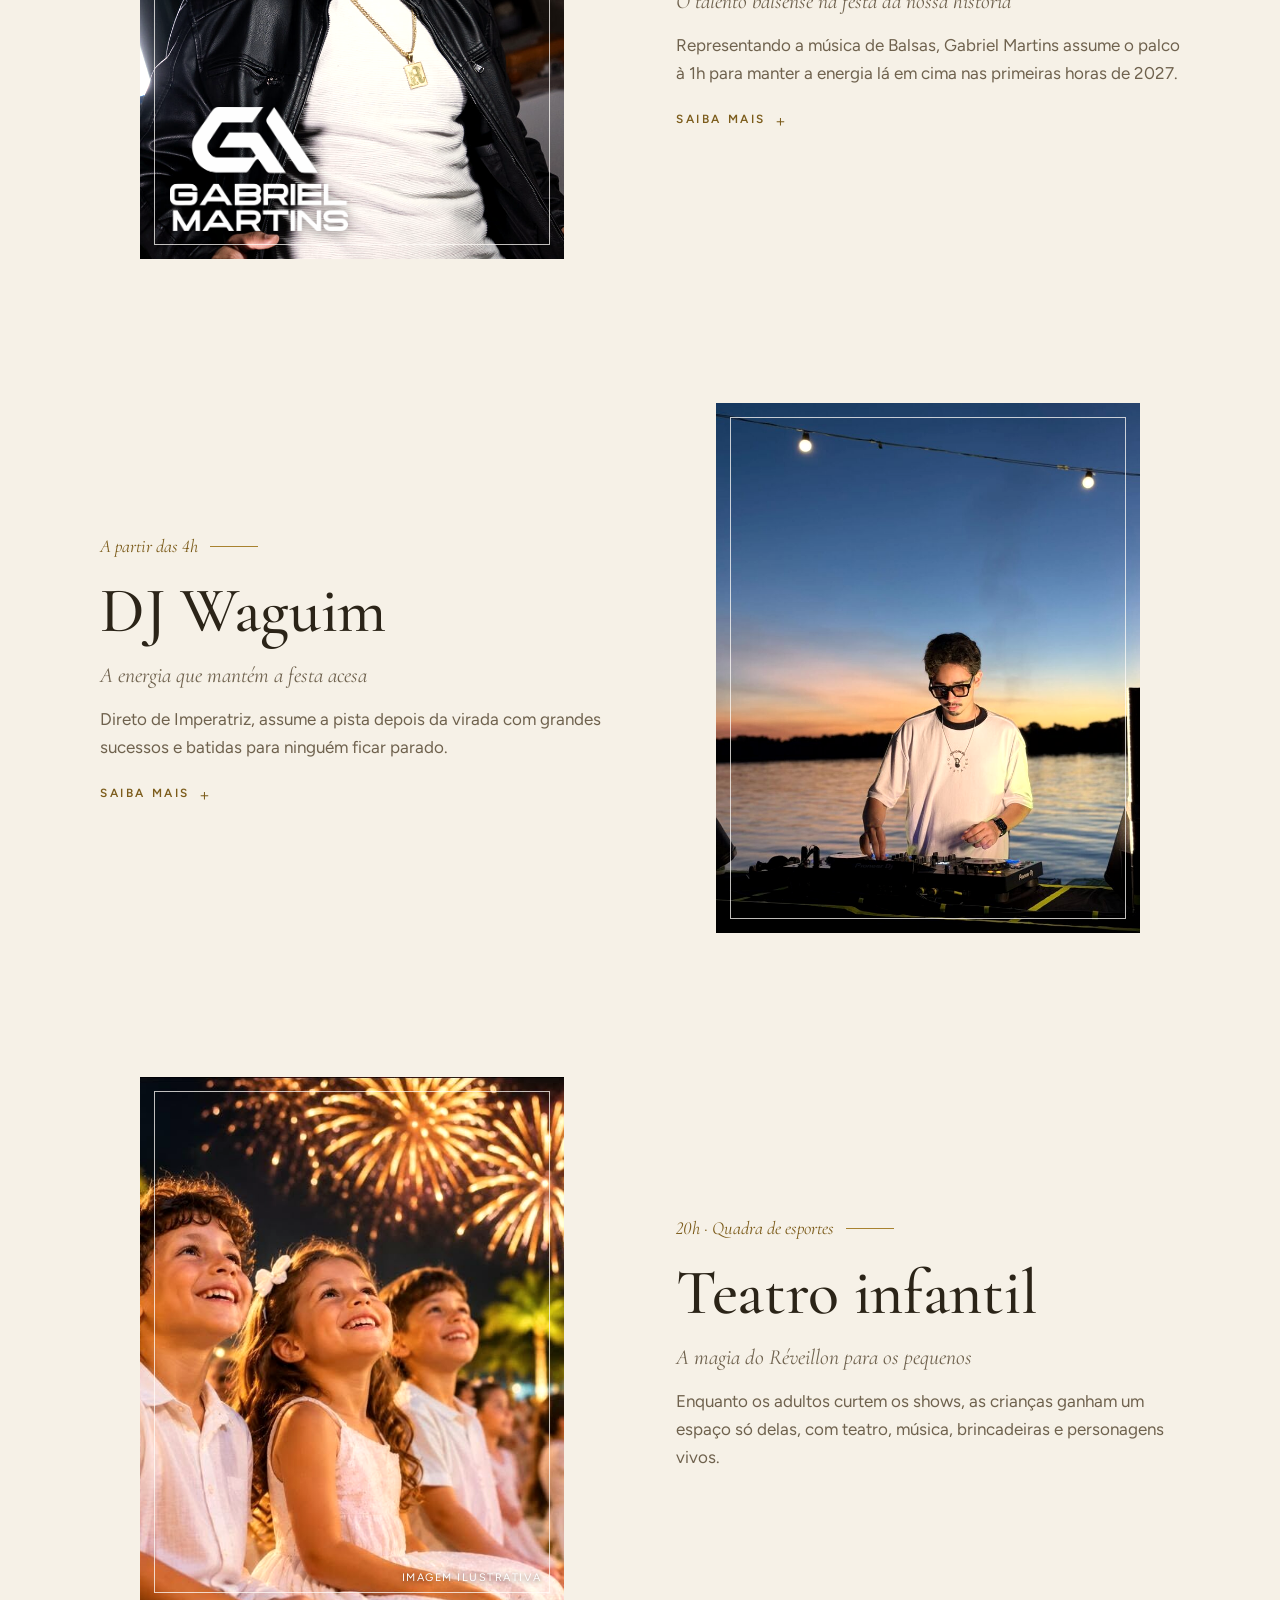
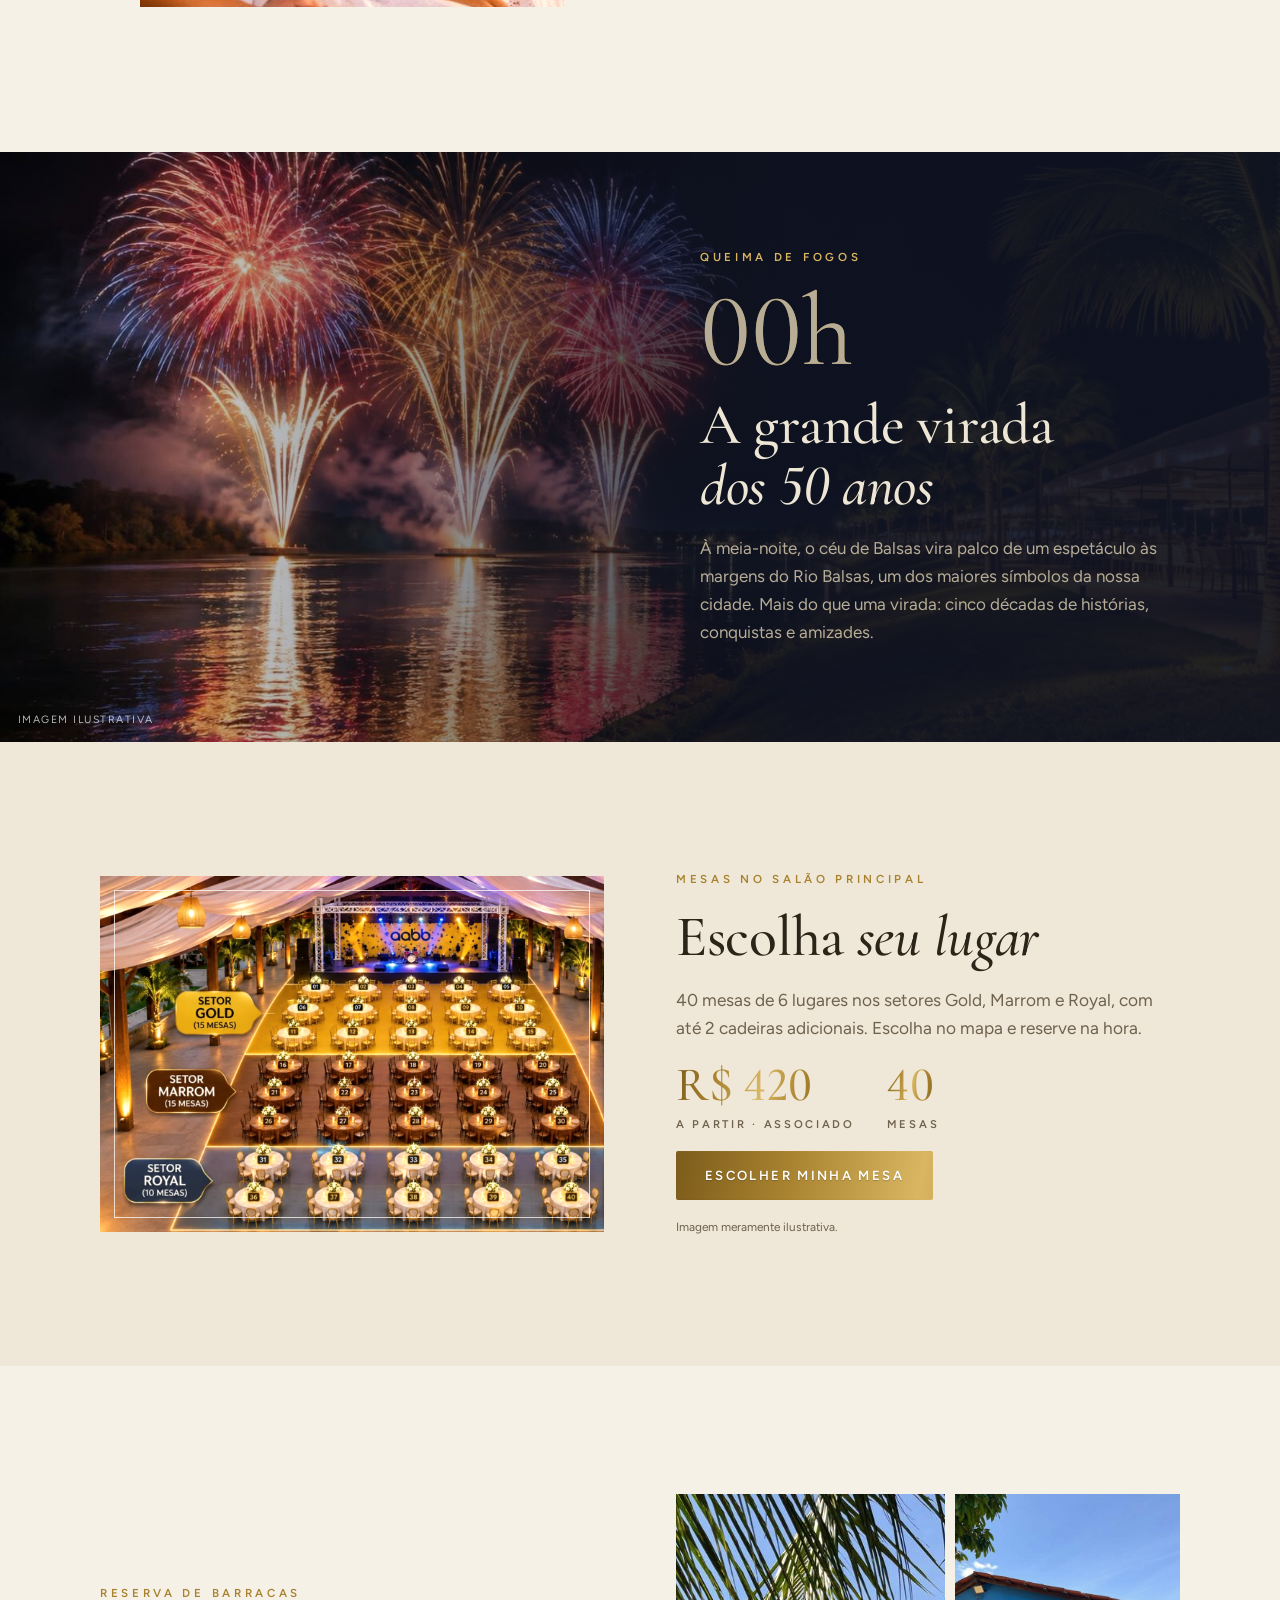
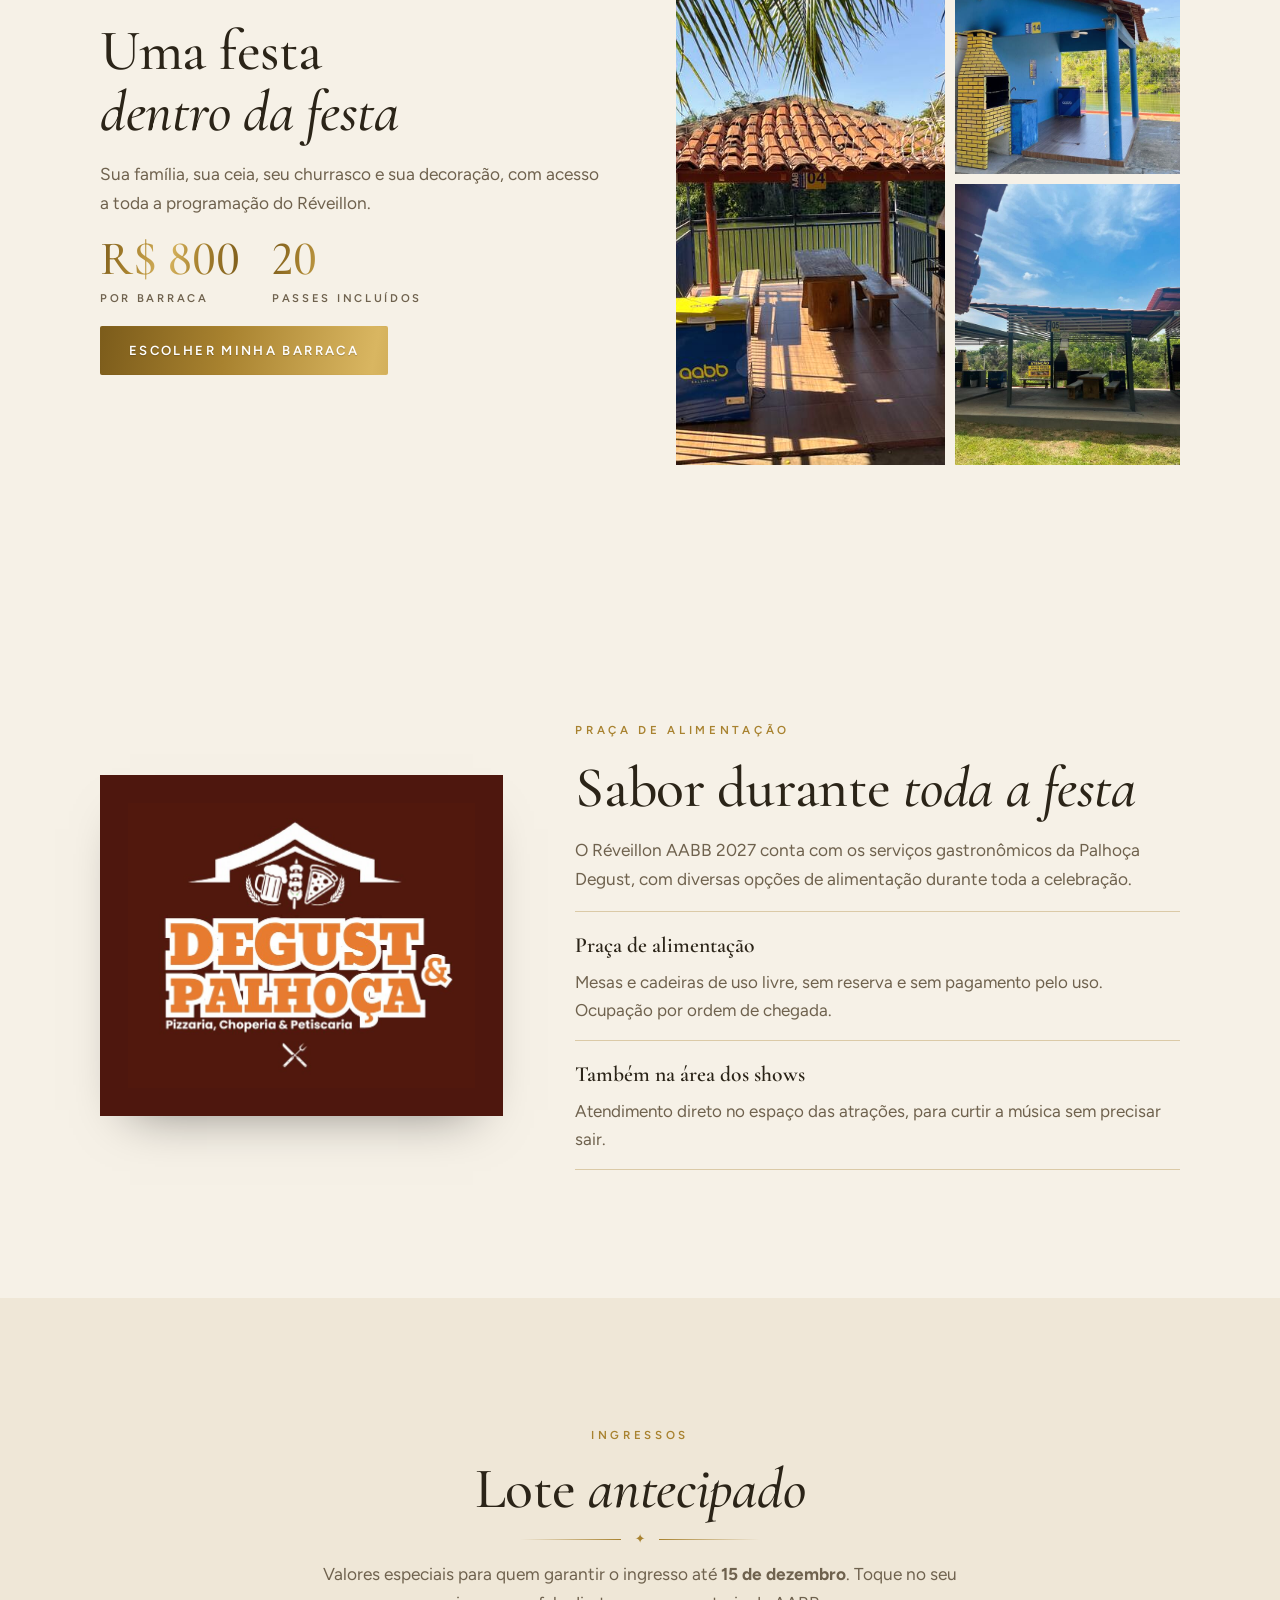
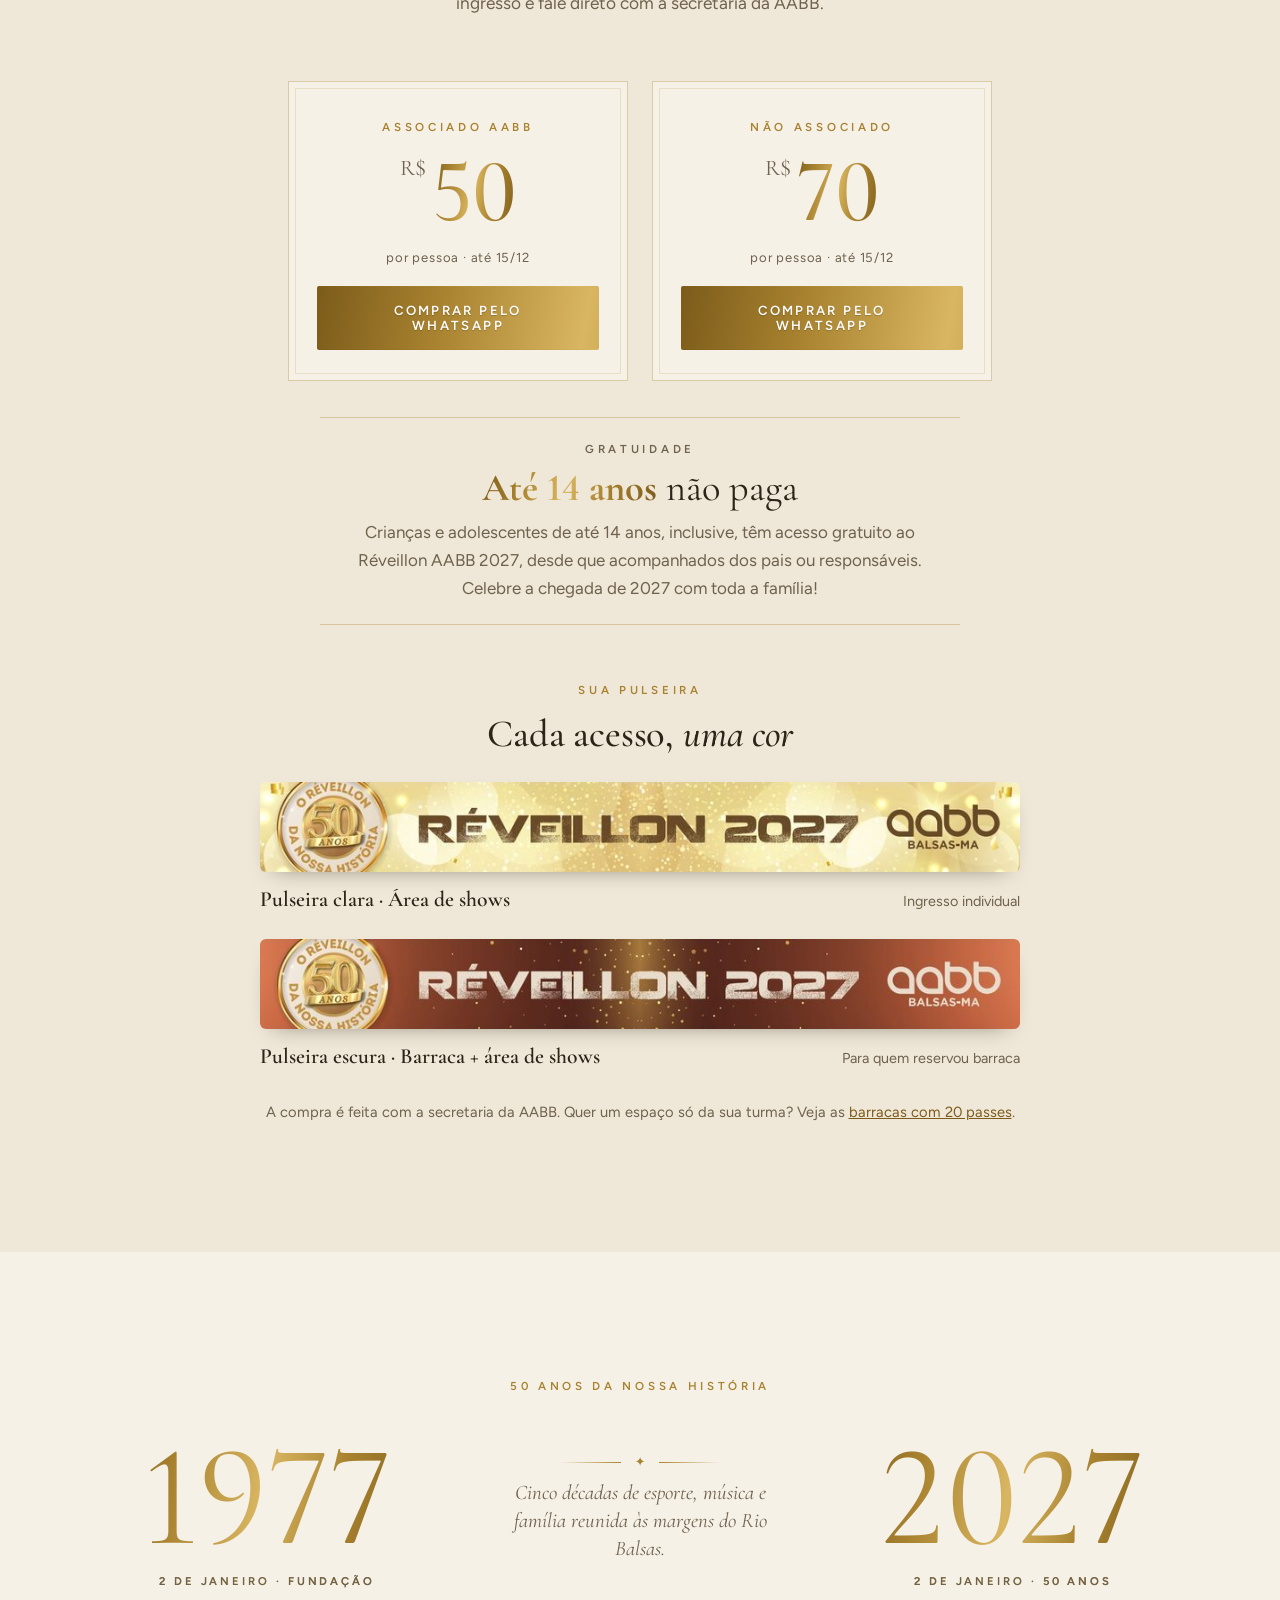
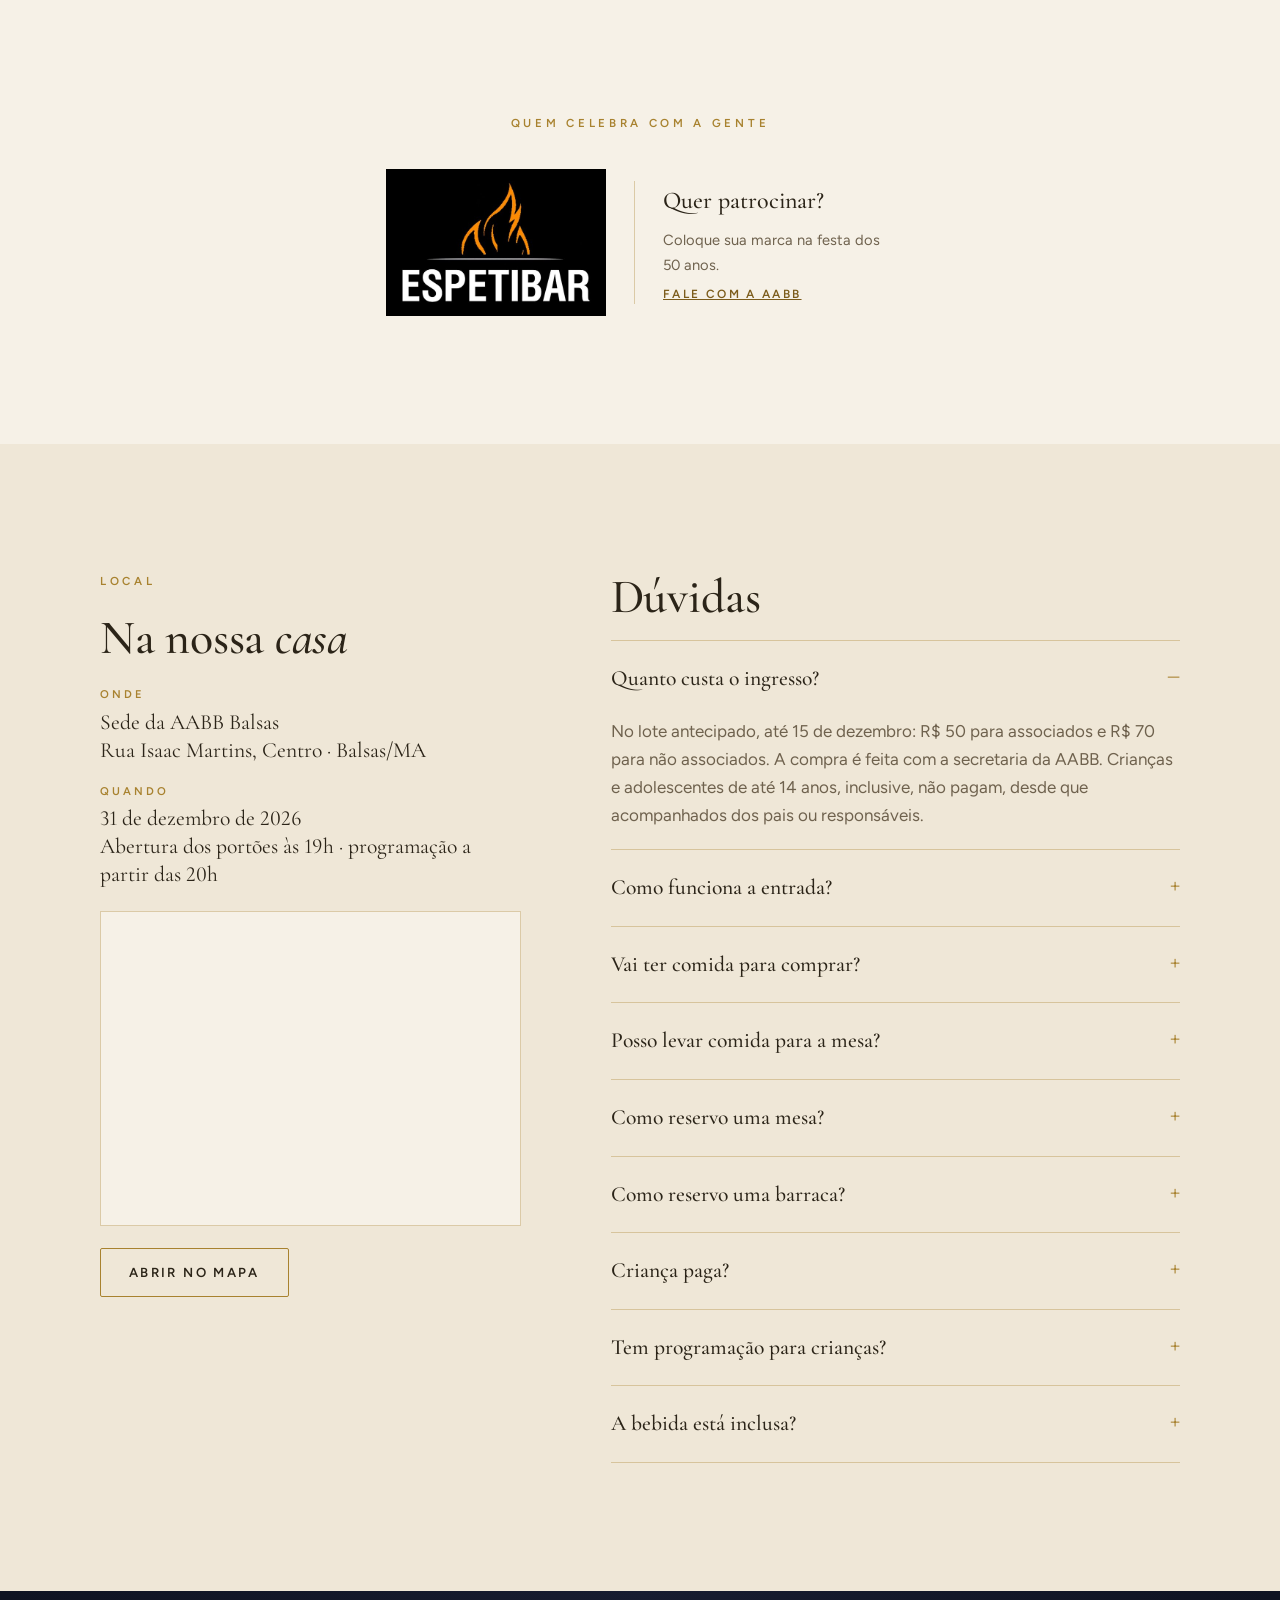
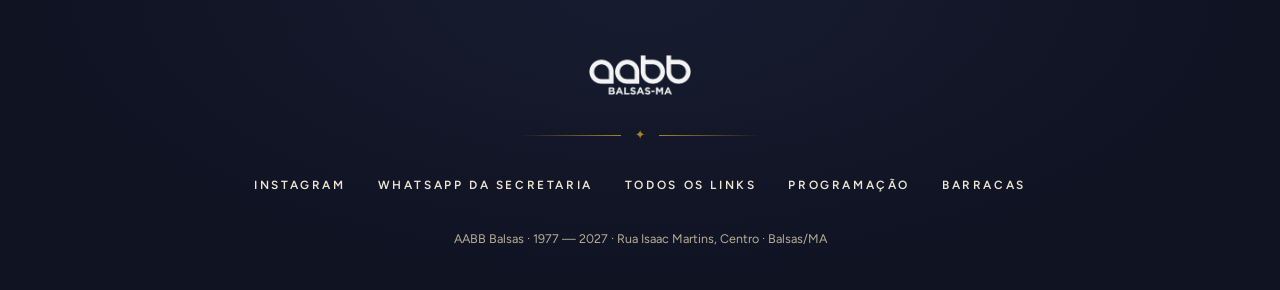
==== commit 5a0f173a: "Abertura: botão Reservar mesa Co-Authored-By: Claude Opus 5.5 <noreply@anthropic.com> Claude-Session" ====
--- a/public/index.html
+++ b/public/index.html
@@ -138,6 +138,7 @@
 .count i { font-family: var(--font-display); font-size: 2.4rem; color: var(--gold); font-style: normal; line-height: 1.1; }
 .count-done { font-family: var(--font-display); font-size: 2rem; font-style: italic; }
 .hero .actions { display: flex; flex-wrap: wrap; gap: 14px; justify-content: center; margin-top: 10px; }
+@media (max-width: 560px) { .hero .actions { flex-direction: column; align-items: center; } .hero .actions .btn { width: min(100%, 320px); } }
 
 /* Informações rápidas com ícones */
 .info { display: grid; grid-template-columns: repeat(4, 1fr); border-top: 1px solid var(--line); border-bottom: 1px solid var(--line); }
@@ -338,6 +339,7 @@
       <p class="lead">A virada que abre os 50 anos do clube, com shows, teatro infantil e queima de fogos às margens do Rio Balsas.</p>
       <div class="actions">
         <a class="btn solid" href="#ingressos">Comprar ingresso</a>
+        <a class="btn" href="mesas/">Reservar mesa</a>
         <a class="btn" href="barracas/">Reservar barraca</a>
       </div>
     </div>
